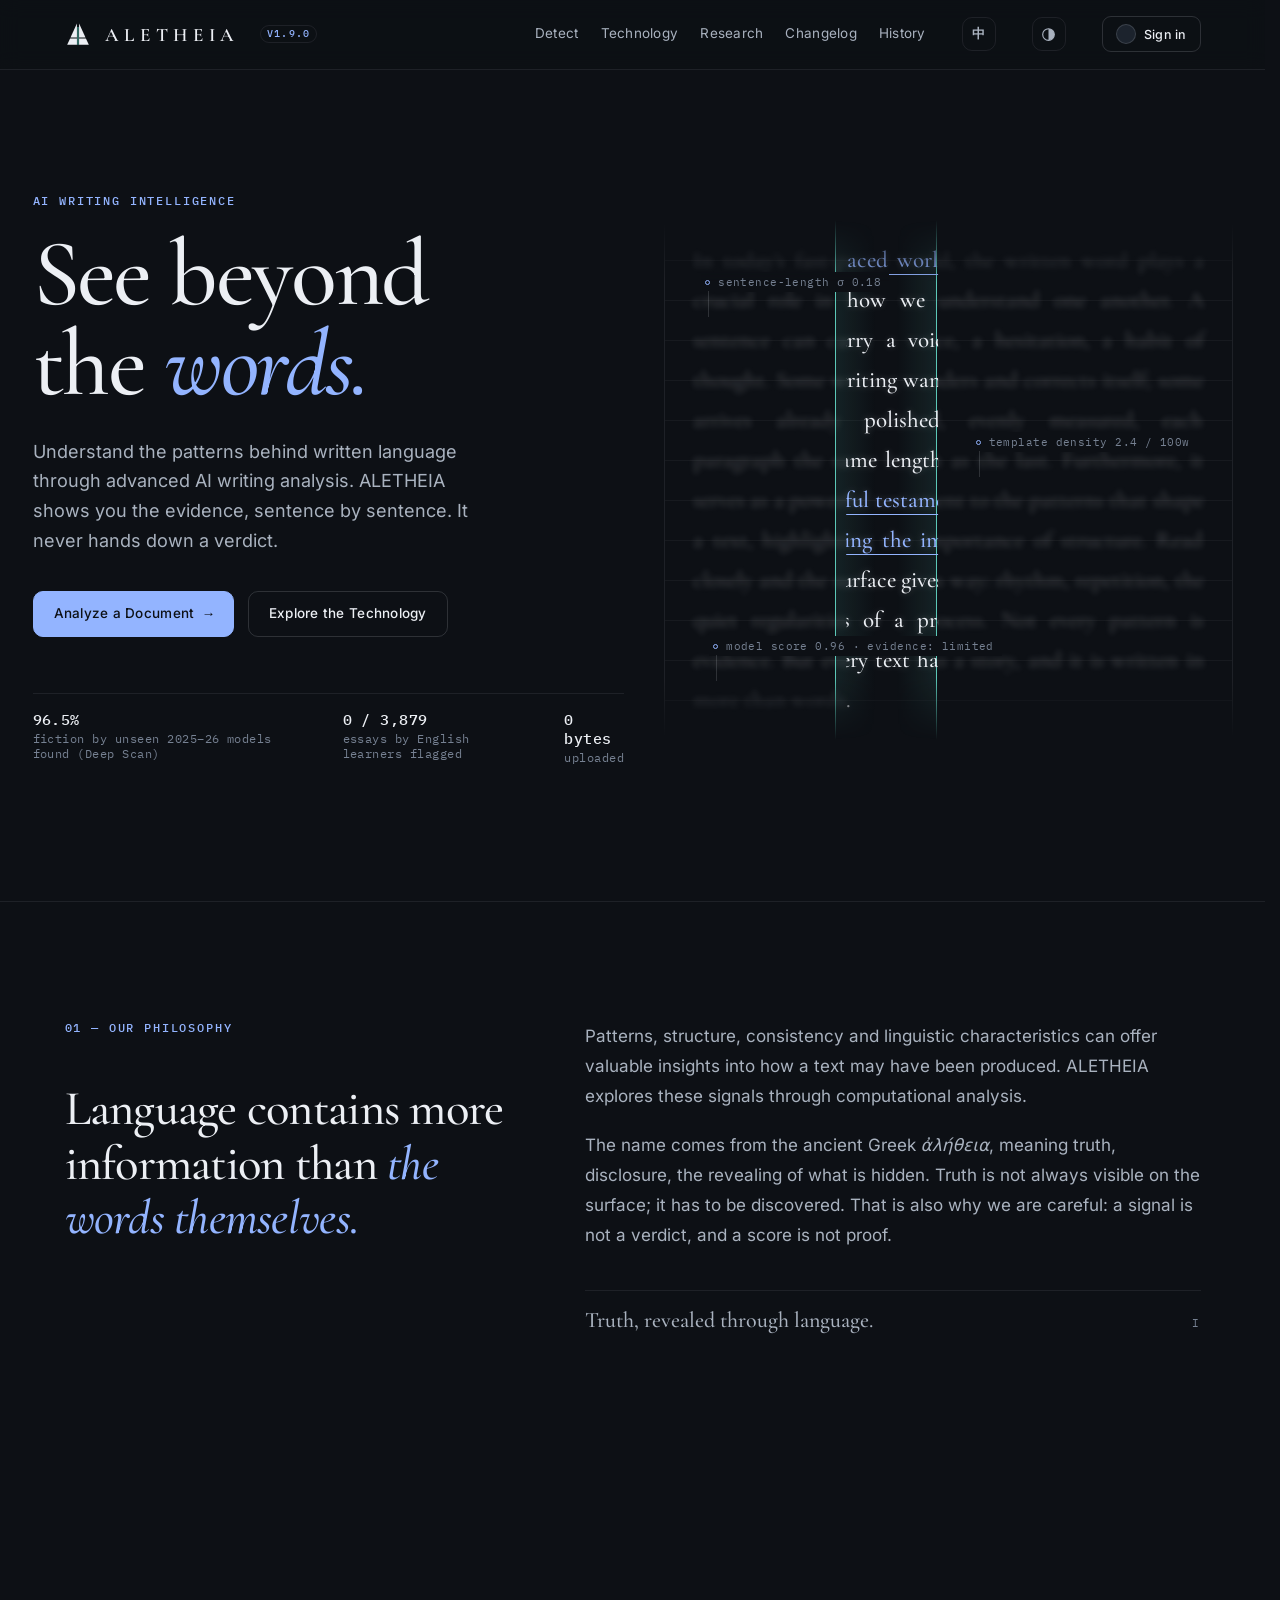
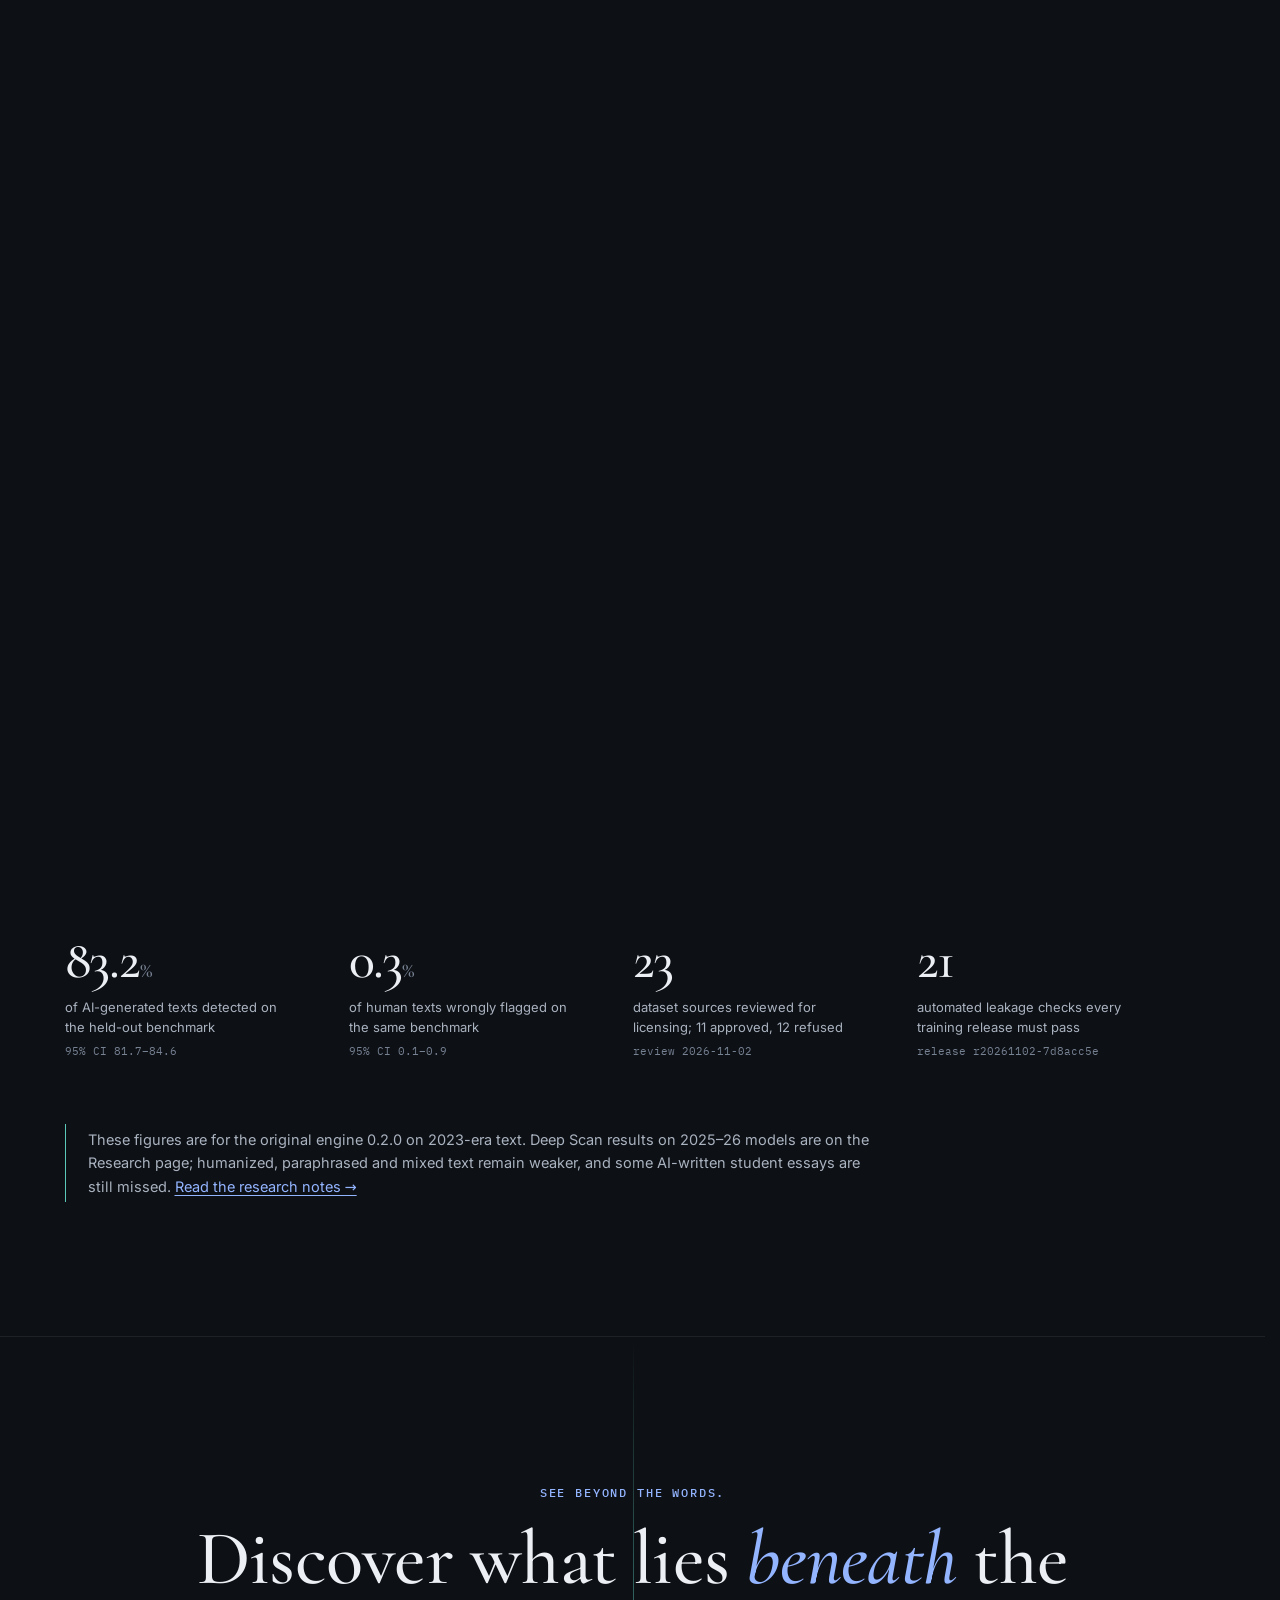
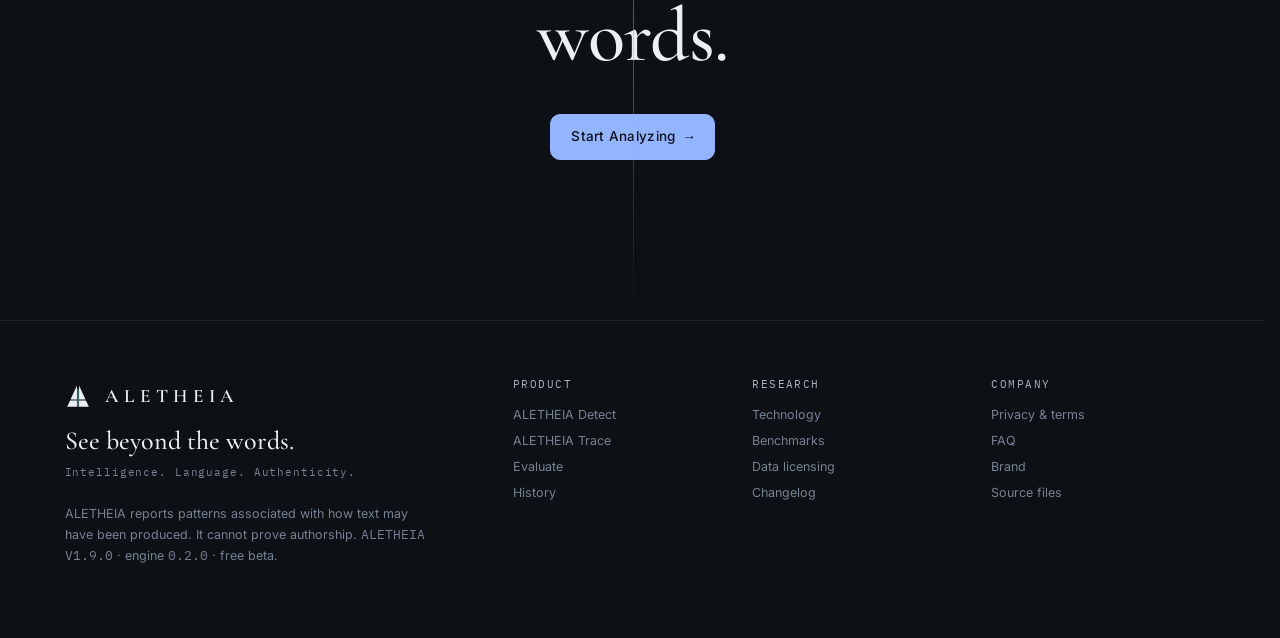
==== index.html @ d9e1327b "Add files via upload" ====
<!DOCTYPE html>
<html lang="en" data-theme="dark">
<head>
<meta charset="utf-8">
<meta name="viewport" content="width=device-width, initial-scale=1">
<title>ALETHEIA — See beyond the words.</title>
<meta name="description" content="ALETHEIA is an AI writing intelligence platform. It examines the patterns behind written language and reports the evidence, never a verdict.">
<script async src="https://pagead2.googlesyndication.com/pagead/js/adsbygoogle.js?client=ca-pub-6702129398188903"
     crossorigin="anonymous"></script>
<link rel="icon" type="image/svg+xml" href="[data-uri]">
<meta property="og:title" content="ALETHEIA — See beyond the words.">
<meta property="og:description" content="Free AI-writing analysis that runs entirely in your browser. Evidence, not verdicts.">
<meta property="og:type" content="website"><meta property="og:url" content="https://aletheiadetect.com/">
<link rel="canonical" href="https://aletheiadetect.com/">
<style>@font-face{font-family:"Cormorant Garamond";src:url("cormorant-garamond-latin-500-normal.woff2") format("woff2");font-weight:500;font-style:normal;font-display:swap}@font-face{font-family:"Cormorant Garamond";src:url("cormorant-garamond-latin-600-normal.woff2") format("woff2");font-weight:600;font-style:normal;font-display:swap}@font-face{font-family:"Cormorant Garamond";src:url("cormorant-garamond-latin-500-italic.woff2") format("woff2");font-weight:500;font-style:italic;font-display:swap}@font-face{font-family:"IBM Plex Mono";src:url("ibm-plex-mono-latin-400-normal.woff2") format("woff2");font-weight:400;font-style:normal;font-display:swap}@font-face{font-family:"IBM Plex Mono";src:url("ibm-plex-mono-latin-500-normal.woff2") format("woff2");font-weight:500;font-style:normal;font-display:swap}@font-face{font-family:"Inter";src:url("inter-latin-400-normal.woff2") format("woff2");font-weight:400;font-style:normal;font-display:swap}@font-face{font-family:"Inter";src:url("inter-latin-500-normal.woff2") format("woff2");font-weight:500;font-style:normal;font-display:swap}@font-face{font-family:"Inter";src:url("inter-latin-600-normal.woff2") format("woff2");font-weight:600;font-style:normal;font-display:swap}
/* V1.7.3 motion layer: one easing family, short durations, nothing loops, everything honours reduced motion */
:root{--ease:cubic-bezier(.22,.61,.36,1);--ease-io:cubic-bezier(.4,0,.2,1)}
html{scroll-padding-top:88px;scrollbar-gutter:stable}
@keyframes rise{from{opacity:0;transform:translateY(8px)}to{opacity:1;transform:none}}
@keyframes fadein{from{opacity:0}to{opacity:1}}
@keyframes gaugein{from{stroke-dashoffset:1}to{stroke-dashoffset:0}}
@keyframes barin{from{transform:scaleX(0)}to{transform:none}}
.page.on{animation:fadein .26s var(--ease) both}
.res-grid>*{animation:rise .42s var(--ease) both}.res-grid>*:nth-child(2){animation-delay:.06s}.res-grid>*:nth-child(3){animation-delay:.12s}
.dcta{animation:rise .45s var(--ease) both}
.dpanel,.dsteps,.dway-note{animation:fadein .3s var(--ease) both}
.gfill{stroke-dasharray:1;animation:gaugein .9s var(--ease) .1s both}
.prow .pfill{transform-origin:0 50%;animation:barin .6s var(--ease) both}
.progress .pfill{transition:width .45s var(--ease)}
.tip{animation:fadein .12s linear both}
.btn:active:not(:disabled){transform:translateY(1px)}.btn.primary:active:not(:disabled){transform:translateY(1px) scale(.992)}
.btn:focus-visible,.iconbtn:focus-visible,a:focus-visible,summary:focus-visible,input:focus-visible,textarea:focus-visible,select:focus-visible{outline:2px solid var(--accent);outline-offset:2px;border-radius:3px}
textarea{transition:border-color .18s var(--ease),box-shadow .18s var(--ease)}textarea:focus{outline:none;border-color:var(--accent);box-shadow:0 0 0 3px color-mix(in srgb,var(--accent) 22%,transparent)}
nav.links a,.mobile-nav a{transition:color .18s var(--ease)}
.iconbtn{transition:background-color .18s var(--ease),border-color .18s var(--ease),transform .12s var(--ease)}.iconbtn:active{transform:scale(.95)}
.theming,.theming *{transition:background-color .32s var(--ease-io),border-color .32s var(--ease-io),color .32s var(--ease-io),fill .32s var(--ease-io),stroke .32s var(--ease-io)!important}
@media (prefers-reduced-motion:reduce){*,*::before,*::after{animation-duration:.01ms!important;animation-iteration-count:1!important;animation-delay:0s!important;transition-duration:.01ms!important;transition-delay:0s!important;scroll-behavior:auto!important}}

/* V1.7.9 changelog */
.changelog h2{margin-top:32px}.cl{border-left:2px solid var(--line-2,#ccc);padding:2px 0 2px 18px;margin:18px 0}.cl h3{margin:0 0 6px;font-size:18px}.cl h3 span{font-family:Inter,system-ui,sans-serif;font-size:13px;font-weight:400;color:var(--fg-3);margin-left:8px}.cl ul{margin:0;padding-left:18px}.cl li{margin:4px 0;line-height:1.55}
/* V1.7.8 tier chips */
.tier{display:flex;gap:6px;margin:8px 0 0 30px;flex-wrap:wrap}.tier button{font:inherit;font-size:12.5px;padding:6px 12px;border-radius:999px;border:1px solid var(--line,#bbb);background:transparent;color:inherit;cursor:pointer;transition:background .18s var(--ease),border-color .18s var(--ease)}.tier button.on{background:var(--accent,#0e7c86);color:var(--bg,#fff);border-color:transparent}.tier button:disabled{cursor:default}
/* V1.7.7 cleaner options + result text */
.opts{display:flex;flex-direction:column;gap:2px;max-width:760px;margin:6px 0 2px}
.opt{display:flex;gap:10px;align-items:flex-start;padding:7px 8px;border-radius:8px;cursor:pointer;transition:background-color .16s var(--ease)}
.opt:hover{background:color-mix(in srgb,var(--fg) 5%,transparent)}.opt.sub{margin-left:22px}.opt.sub2{margin-left:44px}
.opt input{margin-top:3px;flex:0 0 auto}.opt span{display:block;min-width:0}.opt b{display:block;font:500 13.5px/1.35 var(--sans);color:var(--fg)}
.opt small{display:block;margin-top:2px;font:400 12.5px/1.5 var(--sans);color:var(--fg-3);max-width:640px}
.page-head .eyebrow{margin-bottom:26px}.page-head h1{margin-top:4px}
.covnote{margin-top:6px;font:400 13px/1.55 var(--sans);color:var(--fg-2)}
.covmore{margin-top:8px}.covmore summary{cursor:pointer;font:500 12.5px var(--sans);color:var(--fg-3);list-style:none}.covmore summary::-webkit-details-marker{display:none}
.covmore summary::before{content:"+ ";font-family:var(--mono)}.covmore[open] summary::before{content:"− "}
.covmore p{margin:8px 0 0;font:400 12.5px/1.6 var(--sans);color:var(--fg-3);max-width:640px}
</style>
<style>
:root{
  --obsidian:#101114;--charcoal:#181A20;--graphite:#252832;--ivory:#F2F0E9;--softwhite:#FAFAF7;--champagne:#C9B98D;--gold:#B99A5B;
  --serif:"Cormorant Garamond","Iowan Old Style",Georgia,serif;--sans:Inter,system-ui,-apple-system,"Segoe UI",sans-serif;--mono:"IBM Plex Mono",ui-monospace,Consolas,monospace;
}
[data-theme="dark"]{
  --bg:var(--obsidian);--bg-2:var(--charcoal);--bg-3:var(--graphite);--fg:var(--ivory);--fg-2:#B9B6AC;--fg-3:#86847D;
  --line:rgba(242,240,233,.10);--line-2:rgba(242,240,233,.18);--accent:var(--champagne);--beam:var(--gold);--track:#2c2f39;
  --hl-strong:rgba(206,104,86,.34);--hl-moderate:rgba(201,170,96,.30);--hl-human:rgba(120,170,130,.26);--btn-fg:#101114;
}
[data-theme="light"]{
  --bg:var(--softwhite);--bg-2:var(--ivory);--bg-3:#E6E3D8;--fg:var(--graphite);--fg-2:#4A4E5A;--fg-3:#7C7F88;
  --line:rgba(37,40,50,.12);--line-2:rgba(37,40,50,.22);--accent:#8F7440;--beam:#8F7440;--track:#E6E3D8;
  --hl-strong:rgba(206,104,86,.26);--hl-moderate:rgba(201,160,70,.30);--hl-human:rgba(110,160,120,.24);--btn-fg:#FAFAF7;
}
*{box-sizing:border-box}
html,body{margin:0;background:var(--bg);color:var(--fg);font:15.5px/1.6 var(--sans);-webkit-font-smoothing:antialiased;transition:background .3s,color .3s}
a{color:var(--accent);text-decoration-thickness:1px;text-underline-offset:3px}
button{font-family:inherit}
.wrap{max-width:1200px;margin:0 auto;padding:0 32px}
.mono{font-family:var(--mono)}
.eyebrow{font:500 11.5px/1 var(--mono);letter-spacing:.22em;text-transform:uppercase;color:var(--accent);margin:0 0 22px}
h1,h2,h3{font-family:var(--serif);font-weight:500;letter-spacing:-.01em;margin:0}
.rule{height:1px;background:var(--line);border:0;margin:0}
/* Header */
header.top{position:sticky;top:0;z-index:30;background:color-mix(in srgb,var(--bg) 88%,transparent);backdrop-filter:blur(10px);border-bottom:1px solid var(--line)}
header.top .wrap{display:flex;align-items:center;gap:36px;height:68px}
.brand{display:flex;align-items:center;gap:12px;text-decoration:none;color:var(--fg)}
.brand svg{width:26px;height:26px;color:var(--fg)}
.brand span{font:600 19px/1 var(--serif);letter-spacing:.3em;padding-left:2px}
nav.links{display:flex;gap:26px;margin-left:auto}
nav.links a{color:var(--fg-2);text-decoration:none;font-size:13.5px;letter-spacing:.02em;padding:6px 0;border-bottom:1px solid transparent}
nav.links a:hover{color:var(--fg)} nav.links a.on{color:var(--fg);border-bottom-color:var(--accent)}
.iconbtn{background:none;border:1px solid var(--line-2);color:var(--fg-2);width:34px;height:34px;display:grid;place-items:center;cursor:pointer;border-radius:2px}
.iconbtn:hover{color:var(--fg);border-color:var(--fg-3)}
.btn{display:inline-flex;align-items:center;gap:10px;border:1px solid var(--line-2);background:transparent;color:var(--fg);padding:11px 20px;font-size:13.5px;font-weight:500;letter-spacing:.02em;cursor:pointer;text-decoration:none;border-radius:2px;transition:border-color .18s var(--ease),background-color .18s var(--ease),color .18s var(--ease),transform .12s var(--ease),opacity .18s}
.btn:hover{border-color:var(--fg-2)}
.btn.primary{background:var(--fg);color:var(--bg);border-color:var(--fg)}
.btn.primary:hover{background:var(--accent);border-color:var(--accent);color:var(--btn-fg)}
.btn.small{padding:7px 13px;font-size:12.5px}
.btn:disabled{opacity:.4;cursor:not-allowed}
.btn .arr{font-family:var(--mono);transition:transform .24s var(--ease)} .btn:hover .arr{transform:translateX(3px)}
.mobile-nav{display:none;gap:18px;overflow-x:auto;padding:10px 32px;border-bottom:1px solid var(--line)}
.mobile-nav a{white-space:nowrap;color:var(--fg-2);text-decoration:none;font-size:13.5px}
.mobile-nav a.on{color:var(--fg)}
.page{display:none}.page.on{display:block}
/* ---------- HOME ---------- */
.hero{position:relative;min-height:calc(100vh - 68px);display:grid;grid-template-columns:1.02fr .98fr;align-items:center;gap:40px;padding:60px 0 70px}
.hero h1{font-size:clamp(52px,7.4vw,104px);line-height:.95;font-weight:500;letter-spacing:-.025em;margin-bottom:28px}
.hero h1 em{font-style:italic;color:var(--accent)}
.hero .lede{font-size:18px;color:var(--fg-2);max-width:470px;margin:0 0 36px;line-height:1.65}
.hero .ctas{display:flex;gap:14px;flex-wrap:wrap}
.hero .meta{margin-top:56px;display:flex;gap:34px;font:12px var(--mono);color:var(--fg-3);letter-spacing:.04em}
.hero .meta b{display:block;color:var(--fg);font:500 15px var(--mono);margin-bottom:2px}
/* revelation visual */
.reveal{position:relative;height:520px;border-left:1px solid var(--line);border-right:1px solid var(--line);overflow:hidden;
  mask-image:linear-gradient(transparent,#000 12%,#000 88%,transparent);-webkit-mask-image:linear-gradient(transparent,#000 12%,#000 88%,transparent)}
.reveal .grid{position:absolute;inset:0;background-image:linear-gradient(var(--line) 1px,transparent 1px);background-size:100% 40px;opacity:.6}
.reveal .txt{position:absolute;inset:20px 28px;font:500 23px/40px var(--serif);color:var(--fg);text-align:justify;hyphens:auto}
.reveal .txt.blur{filter:blur(3.2px);opacity:.28}
.reveal .txt.clear{clip-path:inset(0 52% 0 30%);animation:sweep 16s ease-in-out infinite alternate}
.reveal .txt.clear mark{background:none;color:var(--accent);border-bottom:1px solid var(--accent)}
.reveal .beam{position:absolute;top:0;bottom:0;left:30%;width:18%;border-left:1px solid var(--beam);border-right:1px solid var(--beam);
  background:linear-gradient(90deg,color-mix(in srgb,var(--beam) 10%,transparent),transparent 40%,transparent 60%,color-mix(in srgb,var(--beam) 10%,transparent));animation:sweepbeam 16s ease-in-out infinite alternate}
@keyframes sweep{to{clip-path:inset(0 18% 0 64%)}}
@keyframes sweepbeam{to{left:64%}}
.reveal .pt{position:absolute;font:11px var(--mono);color:var(--fg-3);letter-spacing:.04em;white-space:nowrap;background:var(--bg);padding:3px 8px 3px 4px;z-index:2}
.reveal .pt i{display:inline-block;width:5px;height:5px;border:1px solid var(--accent);border-radius:50%;margin-right:8px;vertical-align:1px}
.reveal .pt::after{content:"";position:absolute;left:7px;top:19px;width:1px;height:26px;background:var(--line-2)}
@media (prefers-reduced-motion:reduce){.reveal .txt.clear,.reveal .beam{animation:none}}
.section{padding:120px 0;border-top:1px solid var(--line)}
.split{display:grid;grid-template-columns:5fr 7fr;gap:80px}
.big-quote{font:500 clamp(34px,3.8vw,52px)/1.12 var(--serif);letter-spacing:-.015em}
.big-quote em{color:var(--accent)}
.body-lg{font-size:17px;color:var(--fg-2);line-height:1.75;max-width:620px}
.body-lg p{margin:0 0 20px}
.statements{list-style:none;padding:0;margin:40px 0 0;border-top:1px solid var(--line)}
.statements li{display:flex;justify-content:space-between;align-items:baseline;padding:16px 0;border-bottom:1px solid var(--line);font:500 22px var(--serif)}
.statements li span{font:11px var(--mono);color:var(--fg-3);letter-spacing:.1em}
.tech-grid{display:grid;grid-template-columns:repeat(4,1fr);border-top:1px solid var(--line);border-left:1px solid var(--line);margin-top:56px}
.tech{padding:30px 26px 34px;border-right:1px solid var(--line);border-bottom:1px solid var(--line);min-height:230px;transition:background .25s}
.tech:hover{background:var(--bg-2)}
.tech .n{font:11px var(--mono);color:var(--accent);letter-spacing:.12em}
.tech h3{font-size:25px;margin:34px 0 10px;line-height:1.1}
.tech p{margin:0;color:var(--fg-2);font-size:14px;line-height:1.6}
.tech.note{background:var(--bg-2)} .tech.note h3{font-style:italic;color:var(--accent)}
.sec-head{display:flex;justify-content:space-between;align-items:end;gap:40px;flex-wrap:wrap}
.sec-head h2{font-size:clamp(38px,4.4vw,60px);line-height:1.02;max-width:760px}
.sec-head p{max-width:420px;color:var(--fg-2);margin:0}
.products{display:grid;grid-template-columns:1fr 1fr;gap:0;margin-top:56px;border:1px solid var(--line)}
.product{padding:44px 40px 40px;position:relative;min-height:340px;display:flex;flex-direction:column}
.product+.product{border-left:1px solid var(--line)}
.product .tag{font:11px var(--mono);letter-spacing:.14em;text-transform:uppercase;color:var(--accent)}
.product .tag.muted{color:var(--fg-3)}
.product h3{font-size:44px;margin:26px 0 6px;line-height:1}
.product h3 small{display:block;font:12px var(--mono);color:var(--fg-3);letter-spacing:.06em;margin-top:10px}
.product p{color:var(--fg-2);margin:18px 0 26px;max-width:440px}
.product ul{list-style:none;padding:0;margin:0 0 28px;columns:2;font-size:13.5px;color:var(--fg-2)}
.product ul li{padding:4px 0 4px 16px;position:relative;break-inside:avoid}
.product ul li::before{content:"";position:absolute;left:0;top:13px;width:7px;height:1px;background:var(--accent)}
.product .bottom{margin-top:auto}
.stats{display:grid;grid-template-columns:repeat(4,1fr);margin-top:56px;border-top:1px solid var(--line)}
.stat{padding:30px 24px 26px 0}
.stat .v{font:500 54px/1 var(--serif);letter-spacing:-.02em}
.stat .v small{font-size:22px;color:var(--fg-3)}
.stat .l{font-size:13px;color:var(--fg-2);margin-top:10px;max-width:220px}
.stat .c{font:11px var(--mono);color:var(--fg-3);margin-top:6px}
.callout{margin-top:40px;border-left:1px solid var(--beam);padding:4px 0 4px 22px;color:var(--fg-2);max-width:820px;font-size:14.5px}
.final{text-align:center;padding:150px 0 160px;border-top:1px solid var(--line);position:relative;overflow:hidden}
.final h2{font-size:clamp(44px,6vw,84px);line-height:1;margin:0 auto 40px;max-width:900px}
.final h2 em{color:var(--accent)}
.final::before{content:"";position:absolute;left:50%;top:0;bottom:0;width:1px;background:linear-gradient(transparent,var(--beam),transparent);opacity:.5}
/* ---------- DETECT ---------- */
.page-head{padding:64px 0 34px;border-bottom:1px solid var(--line)}
.page-head h1{font-size:clamp(42px,5vw,68px);line-height:1}
.page-head p{color:var(--fg-2);max-width:640px;margin:16px 0 0;font-size:16px}
.workbench{border:1px solid var(--line);margin-top:34px;background:var(--bg-2)}
.tabs{display:flex;border-bottom:1px solid var(--line);align-items:center;flex-wrap:wrap}
.tabs button{border:0;background:none;padding:14px 20px;font-size:13px;color:var(--fg-3);cursor:pointer;border-bottom:1px solid transparent;margin-bottom:-1px;letter-spacing:.02em}
.tabs button.on{color:var(--fg);border-bottom-color:var(--accent)}
.tabs .spacer{flex:1}
.tabs select{margin:0 14px;border:1px solid var(--line-2);border-radius:2px;padding:6px 8px;font:12.5px var(--sans);color:var(--fg-2);background:var(--bg)}
textarea#input{display:block;width:100%;min-height:320px;border:0;padding:26px 28px;font:400 20px/1.65 var(--serif);color:var(--fg);background:var(--bg);resize:vertical;outline:none}
textarea#input::placeholder{color:var(--fg-3)}
.drop{margin:24px;border:1px dashed var(--line-2);padding:60px 20px;text-align:center;color:var(--fg-2);cursor:pointer;transition:border-color .2s var(--ease),background-color .2s var(--ease),color .2s var(--ease);background:var(--bg)}
.drop.over,.drop:hover{border-color:var(--accent)}
.drop strong{display:block;font:500 26px var(--serif);color:var(--fg);margin-bottom:6px}
.drop small{color:var(--fg-3);font-size:13px}
.filechip{display:none;align-items:center;gap:10px;margin:14px 28px 0;font:12px var(--mono);color:var(--fg-2)}
.filechip button{border:0;background:none;cursor:pointer;color:var(--fg-3);font-size:16px}
.bar{display:flex;align-items:center;gap:16px;padding:14px 18px;border-top:1px solid var(--line);flex-wrap:wrap}
.count{font:12px var(--mono);color:var(--fg-3)} .count b{color:var(--fg);font-weight:500}
.bar .grow{flex:1}
.msg{margin:14px 28px;padding:11px 14px;font-size:13.5px;display:none;border-left:2px solid var(--line-2)}
.msg.err{display:block;color:#e4907f;border-color:#c0503f;background:rgba(192,80,63,.08)}
.msg.info{display:block;color:var(--fg-2);border-color:var(--accent);background:var(--bg)}
[data-theme="light"] .msg.err{color:#8f2518}
#results{display:none;padding:40px 0 20px}
.res-grid{display:grid;grid-template-columns:340px minmax(0,1fr);gap:28px;align-items:start}
.res-grid>*{min-width:0}
.panel{border:1px solid var(--line);background:var(--bg-2);padding:26px 28px;margin-bottom:24px}
.panel h2{font-size:28px;margin-bottom:4px}
.panel .sub{color:var(--fg-3);font-size:13px;margin:0 0 18px}
.summary{position:sticky;top:88px;padding:26px}
.gauge{display:block;margin:6px auto 0}
.scoreline{text-align:center;margin-top:-8px}
.scoreline .num{font:500 58px/1 var(--serif);letter-spacing:-.02em}
.scoreline .unit{display:block;font:11px var(--mono);color:var(--fg-3);margin-top:8px;letter-spacing:.03em}
.cat{margin:22px 0 6px;text-align:center;font:500 25px/1.15 var(--serif)}
.catsub{text-align:center;font-size:13px;color:var(--fg-2);margin-bottom:16px}
.pill{display:inline-block;margin:2px;font:11px var(--mono);padding:4px 8px;border:1px solid var(--line-2);color:var(--fg-2);letter-spacing:.03em}
.meta{display:grid;grid-template-columns:1fr auto;gap:8px 12px;font-size:13px;border-top:1px solid var(--line);padding-top:16px;margin:8px 0 0}
.meta dt{color:var(--fg-3)} .meta dd{margin:0;text-align:right;font:12px var(--mono)}
.notes{margin:16px 0 0;padding:14px 16px;background:var(--bg);font-size:12.5px;color:var(--fg-2)}
.notes ul{margin:0;padding-left:16px}.notes li{margin:4px 0}
.actions{display:flex;gap:8px;flex-wrap:wrap;margin-top:18px}
.dcta{margin:0 0 22px;padding:26px 26px;border-width:2px;border:1px solid var(--accent);border-radius:14px;background:color-mix(in srgb,var(--accent) 9%,var(--bg-2))}
.dcta-top{display:flex;align-items:center;gap:18px}.dcta-ico{flex:0 0 88px;width:88px;height:88px;border-radius:50%;display:flex;align-items:center;justify-content:center;background:var(--accent);color:var(--bg)}
.dcta-ico svg{width:46px;height:46px}.dcta-txt{flex:1;min-width:0}.dcta-title{font-family:var(--serif);font-size:30px;line-height:1.15;color:var(--fg)}.dcta-lead{margin-top:6px;font-size:16px;font-weight:600;color:var(--accent)}
.dcta-sub{margin-top:6px;font-size:14px;line-height:1.55;color:var(--fg-2)}.dcta-btn{flex:0 0 auto;padding:14px 24px;font-size:15px}
@media(prefers-reduced-motion:reduce){.dcta-ico{animation:none!important}}.dways{display:flex;flex-direction:column;align-items:flex-start;gap:6px;margin:6px 0 4px 34px}.dway-note{margin:0 0 8px;max-width:560px}.dchip{display:inline-block;padding:3px 9px;border:1px dashed var(--accent);border-radius:8px;cursor:grab;font-family:var(--mono);font-size:12px;color:var(--fg)}.dpanel{margin-top:16px;background:var(--bg)}.dsteps{margin-top:12px}.dstep{display:flex;gap:10px;align-items:flex-start;padding:8px 0;font-size:13.5px;line-height:1.5;color:var(--fg-2)}
.dstep>b:first-child{flex:0 0 24px;height:24px;border-radius:50%;border:1px solid var(--line-2);display:flex;align-items:center;justify-content:center;font-size:12px}
.dstep.done>b:first-child{background:var(--accent);color:var(--bg);border-color:var(--accent)}.dstep.now{color:var(--fg);font-size:14.5px}
.dstep.now>b:first-child{background:var(--accent);color:var(--bg);border-color:var(--accent)}
.donfloat{position:fixed;right:16px;bottom:16px;z-index:60;display:inline-flex;opacity:0;visibility:hidden;transform:translateY(10px);pointer-events:none;transition:opacity .28s var(--ease),transform .28s var(--ease),visibility 0s linear .28s;align-items:center;gap:10px;padding:12px 18px;border:0;border-radius:999px;background:var(--accent);color:var(--bg);font:600 14px var(--sans,inherit);cursor:pointer;box-shadow:0 6px 22px rgba(0,0,0,.35)}
.donfloat[hidden]{display:none}.donfloat.show{opacity:1;visibility:visible;transform:none;pointer-events:auto;transition-delay:0s}.donfloat svg{width:20px;height:20px}
@media(max-width:700px){.dcta-top{flex-wrap:wrap}.dcta-ico{flex-basis:64px;width:64px;height:64px}.dcta-ico svg{width:36px;height:36px}.dways{margin-left:0}.dcta-btn{width:100%;justify-content:center}.dcta-title{font-size:20px}}
.helpbox{margin-top:16px;padding-top:12px;border-top:1px solid var(--line)}.helppanel{margin-top:10px;padding:12px;border:1px solid var(--line-2);border-radius:10px}.helppanel textarea{background:transparent;color:inherit;border:1px solid var(--line-2);border-radius:8px;padding:6px;font:inherit;font-size:13px}
.legend{display:flex;gap:16px;flex-wrap:wrap;font-size:12.5px;color:var(--fg-2);margin-bottom:16px;align-items:center}
.legend span{display:flex;align-items:center;gap:7px}
.sw{width:13px;height:13px;display:inline-block}
.legend label{margin-left:auto;display:flex;gap:7px;align-items:center;cursor:pointer}
.doc{font:400 19px/1.8 var(--serif);max-height:640px;overflow:auto;padding-right:8px}
.doc p{margin:0 0 1em}
.doc .blk-x{color:var(--fg-3);font:13.5px/1.6 var(--sans);border-left:1px solid var(--line-2);padding-left:12px}
.doc .blk-eq{font-family:var(--mono);font-size:12.5px;opacity:.75;margin:2px 0}.doc .blk-x em{font:10px var(--mono);letter-spacing:.1em;text-transform:uppercase;color:var(--fg-3);margin-right:8px}
.doc .blk-h{font:600 14px var(--sans);letter-spacing:.04em;color:var(--fg-2)}
.s{padding:1px 0;cursor:pointer;transition:background-color .16s var(--ease);box-decoration-break:clone;-webkit-box-decoration-break:clone}
.s.segai{box-shadow:inset 0 -2px 0 #1c8ca0}
.s.segai.seglead{box-shadow:inset 0 -2px 0 #d9962b}
.covbox{display:flex;gap:18px;align-items:center;border:1px solid var(--line,#ddd);border-radius:10px;padding:14px 18px;margin:6px 0 18px}
.covpct{font:600 40px/1 var(--serif);min-width:96px}
.s.strong{background:var(--hl-strong)} .s.moderate{background:var(--hl-moderate)} .showhuman .s.human{background:var(--hl-human)}
.s:hover,.s.sel{outline:1px solid var(--accent);outline-offset:2px}
.modelbar{display:flex;align-items:center;gap:14px;flex-wrap:wrap;margin:-4px 0 18px;padding:10px 14px;background:var(--bg-3);border-radius:14px}
.modelbar .mb-l{font:500 12px var(--mono);letter-spacing:.08em;text-transform:uppercase;color:var(--fg-3)}
.mb-seg{display:flex;gap:4px;background:var(--bg);border-radius:10px;padding:3px}
.mb-seg button{background:none;border:0;border-radius:8px;padding:7px 12px;cursor:pointer;color:var(--fg-2);font:500 13.5px var(--sans);text-align:left}
.mb-seg button small{display:block;font:11px var(--mono);color:var(--fg-3);margin-top:1px;font-weight:400}
.mb-seg button.on{background:var(--card);color:var(--fg);box-shadow:0 1px 3px rgba(0,0,0,.14)}
.modelbar.legacy{box-shadow:inset 0 0 0 1px var(--accent)}
.modelbar .mb-n{font-size:12.5px;color:var(--fg-3);flex:1;min-width:220px}
.legacybar{margin:-6px 0 14px;padding:10px 14px;border-radius:12px;background:var(--bg-3);box-shadow:inset 0 0 0 1px var(--accent);font-size:13.5px}.legacybar b{margin-right:8px;font-weight:600}
.s mark.aw{background:rgba(110,150,255,.32);color:inherit;font-weight:500;padding:0 1px;border-radius:3px}
.tip .whyl{margin-top:6px;opacity:.95}.tip .whyl b{font-family:var(--sans);font-weight:600}
.detail .whyl{margin-top:8px}
.whybox{margin:-6px 0 18px;padding:14px 18px;background:var(--bg-3);border-radius:14px}.whybox>b{font-weight:500}
.whyw{display:flex;gap:8px;flex-wrap:wrap;margin:10px 0 8px}.whyc{border:1px solid var(--line-2);border-radius:999px;padding:3px 10px;font-size:13px}.whyc small{margin-left:5px;opacity:.6}
.tip{position:fixed;z-index:50;max-width:340px;background:var(--fg);color:var(--bg);font-size:12.5px;line-height:1.5;padding:12px 14px;pointer-events:none;display:none}
.tip b{font-family:var(--mono);font-weight:500}.tip ul{margin:6px 0 0;padding-left:16px}
.detail{margin-top:16px;padding:14px 16px;border:1px solid var(--line);font-size:13.5px;display:none;background:var(--bg)}
.pbars{display:flex;flex-direction:column;gap:8px}
.prow{display:grid;grid-template-columns:36px 1fr 46px;gap:12px;align-items:center;font-size:12px;cursor:pointer}
.prow .lab,.prow .val{font-family:var(--mono);color:var(--fg-3)} .prow .val{text-align:right;color:var(--fg-2)}
.ptrack{height:10px;background:var(--track);overflow:hidden}
.pfill{height:100%}
.axis{display:grid;grid-template-columns:36px 1fr 46px;gap:12px;font:10.5px var(--mono);color:var(--fg-3);margin-top:6px}
.axis div{display:flex;justify-content:space-between}
table.ev,table.data{width:100%;border-collapse:collapse;font-size:13.5px}
table.ev th,table.data th{text-align:left;font:10.5px var(--mono);letter-spacing:.12em;text-transform:uppercase;color:var(--fg-3);font-weight:400;padding:10px;border-bottom:1px solid var(--line-2)}
table.ev td,table.data td{padding:12px 10px;border-bottom:1px solid var(--line);vertical-align:top}
table.ev td:first-child{width:46%}
table.ev td.v{font:12px var(--mono);color:var(--fg-2)}
table.ev .why{color:var(--fg-3);font-size:12.5px;margin-top:3px}
table.data .n,table.data th.n{text-align:right;font-family:var(--mono)}
table.data .ci{display:block;font:10.5px var(--mono);color:var(--fg-3)}
table.data tr.ood td:first-child{font-style:italic;color:var(--fg-2)}
.dir{display:inline-flex;align-items:center;gap:8px;font-size:12px;white-space:nowrap;color:var(--fg-2)}
.dir .mini{width:70px;height:6px;background:var(--track);position:relative;overflow:hidden}
.dir .mini i{position:absolute;top:0;bottom:0}
.tag{font:10px var(--mono);padding:3px 6px;text-transform:uppercase;letter-spacing:.08em;border:1px solid var(--line-2);color:var(--fg-2)}
.tag.strong{color:#e4907f;border-color:rgba(206,104,86,.5)}.tag.moderate{color:var(--accent);border-color:color-mix(in srgb,var(--accent) 50%,transparent)}
.tag.trained{color:var(--fg);border-color:var(--fg-3)}.tag.ineffective{color:var(--fg-3);border-style:dashed}
[data-theme="light"] .tag.strong{color:#a33a28}
.top-s{border-left:1px solid var(--beam);padding:6px 0 6px 16px;margin:0 0 16px;font:400 17px/1.6 var(--serif)}
.top-s small{display:block;font:12px var(--sans);color:var(--fg-3);margin-top:4px}
.disclaimer{font-size:13px;color:var(--fg-2);border:1px solid var(--line);padding:16px 18px}
.state-card{padding:40px;text-align:center;border:1px solid var(--line);background:var(--bg-2)}
.state-card h2{font-size:34px;margin-bottom:8px}
.modebar{padding:14px 18px 4px;border-top:1px solid var(--line)}
.modes{display:grid;grid-template-columns:repeat(3,1fr);border:1px solid var(--line-2)}
.modes button{background:none;border:0;border-right:1px solid var(--line-2);color:var(--fg-2);padding:10px 12px;cursor:pointer;text-align:left;font:500 13.5px var(--sans)}
.modes button:last-child{border-right:0}
.modes button small{display:block;font:11px var(--mono);color:var(--fg-3);margin-top:2px;font-weight:400}
.modes button.on{background:var(--bg);color:var(--fg);box-shadow:inset 0 -2px 0 var(--accent)}
.modes .gold{color:var(--beam)}
#modeNote{margin:10px 0 6px;max-width:820px;line-height:1.5}
.stuopt{display:flex;gap:8px;align-items:flex-start;max-width:820px;line-height:1.5;margin:0 0 6px;cursor:pointer}.stuopt input{margin-top:3px}
.progress{padding:12px 18px 14px;border-top:1px solid var(--line)}
.progress .ptop{display:flex;justify-content:space-between;gap:12px;font-size:13px;color:var(--fg-2);margin-bottom:8px}
.progress .ptrack{height:6px;margin-bottom:10px}
/* ---------- generic content pages ---------- */
.content{max-width:860px;padding:20px 0 40px}
.content h2{font-size:36px;margin:64px 0 14px;line-height:1.05}
.content h3{font-size:24px;margin:34px 0 8px}
.content p,.content li{color:var(--fg-2)}
.pipeline{display:flex;flex-wrap:wrap;gap:6px;align-items:center;margin:22px 0}
.pipeline div{border:1px solid var(--line-2);padding:7px 11px;font:11.5px var(--mono);color:var(--fg-2)}
.pipeline div.on{border-color:color-mix(in srgb,var(--accent) 60%,transparent);color:var(--fg)}
.pipeline div.off{border-style:dashed;color:var(--fg-3)}
.pipeline span{color:var(--fg-3);font-family:var(--mono)}
table.sig{width:100%;border-collapse:collapse;font-size:13.5px;margin:16px 0}
table.sig th,table.sig td{padding:11px 10px;border-bottom:1px solid var(--line);text-align:left;vertical-align:top}
table.sig th{font:10.5px var(--mono);letter-spacing:.12em;text-transform:uppercase;color:var(--fg-3);font-weight:400}
.roadmap{list-style:none;padding:0;margin:0;border-top:1px solid var(--line)}
.roadmap li{display:grid;grid-template-columns:110px 1fr;gap:18px;padding:16px 0;border-bottom:1px solid var(--line);color:var(--fg-2)}
.roadmap b{font:500 11px var(--mono);letter-spacing:.1em;text-transform:uppercase;color:var(--accent);padding-top:3px}
.kv{display:grid;grid-template-columns:repeat(3,1fr);border-top:1px solid var(--line);border-left:1px solid var(--line);margin:22px 0}
.kv div{padding:20px;border-right:1px solid var(--line);border-bottom:1px solid var(--line)}
.kv b{display:block;font:500 34px/1 var(--serif);color:var(--fg);margin-bottom:6px}
.kv span{font-size:12.5px;color:var(--fg-3)}
.lic{display:grid;grid-template-columns:repeat(2,1fr);gap:0;border-top:1px solid var(--line);margin:18px 0}
.lic div{padding:14px 0;border-bottom:1px solid var(--line);font-size:13.5px;color:var(--fg-2)}
.lic div b{display:block;font:10.5px var(--mono);letter-spacing:.1em;text-transform:uppercase;color:var(--fg-3);margin-bottom:4px;font-weight:400}
.lic .ok b{color:var(--accent)}
/* evaluate */
.eval-grid{display:grid;grid-template-columns:1fr 1fr;gap:24px;margin-top:34px}
.metric-grid{display:grid;grid-template-columns:repeat(auto-fit,minmax(128px,1fr));gap:1px;background:var(--line);border:1px solid var(--line);margin:16px 0}
.metric{background:var(--bg-2);padding:12px 14px}
.metric .k{font-size:11.5px;color:var(--fg-3)} .metric .v{font:500 22px var(--serif)} .metric .ci{font:10.5px var(--mono);color:var(--fg-3)}
table.cm{border-collapse:collapse;font:13px var(--mono)} table.cm td,table.cm th{border:1px solid var(--line-2);padding:8px 14px;text-align:center}
table.cm th{font:10.5px var(--mono);color:var(--fg-3);font-weight:400}
textarea.mono{width:100%;min-height:160px;font:12px var(--mono);border:1px solid var(--line-2);padding:12px;background:var(--bg);color:var(--fg)}
input[type=file]{color:var(--fg-2);font-size:13px}
input[type=range]{accent-color:var(--accent)}
table.hist{width:100%;border-collapse:collapse;font-size:13.5px}
table.hist td,table.hist th{padding:12px 10px;border-bottom:1px solid var(--line);text-align:left}
table.hist th{font:10.5px var(--mono);letter-spacing:.12em;text-transform:uppercase;color:var(--fg-3);font-weight:400}
/* brand page */
.swatches{display:grid;grid-template-columns:repeat(7,1fr);gap:0;border:1px solid var(--line);margin:18px 0}
.swatch{height:130px;padding:12px;display:flex;flex-direction:column;justify-content:flex-end;font:11px var(--mono)}
.logos{display:grid;grid-template-columns:repeat(3,1fr);gap:0;border:1px solid var(--line);margin:18px 0}
.logos>div{height:190px;display:grid;place-items:center;border-right:1px solid var(--line);border-bottom:1px solid var(--line);position:relative}
.logos>div small{position:absolute;left:12px;bottom:10px;font:10.5px var(--mono);color:var(--fg-3)}
.vbadge{font:500 9.5px/1 var(--mono);letter-spacing:.12em;color:var(--accent);border:1px solid var(--line);border-radius:999px;padding:3px 6px;margin-left:8px;align-self:center}
footer{border-top:1px solid var(--line);padding:56px 0 60px;color:var(--fg-3);font-size:12.5px}
footer .wrap{display:grid;grid-template-columns:2fr 1fr 1fr 1fr;gap:30px}
footer h4{font:10.5px var(--mono);letter-spacing:.14em;text-transform:uppercase;color:var(--fg-2);margin:0 0 14px;font-weight:400}
footer a{display:block;color:var(--fg-3);text-decoration:none;margin:6px 0} footer a:hover{color:var(--fg)}
footer .tag-line{font:500 26px var(--serif);color:var(--fg);margin:16px 0 8px}
.spinner{width:14px;height:14px;border:1.5px solid color-mix(in srgb,var(--bg) 40%,transparent);border-top-color:var(--bg);border-radius:50%;display:inline-block;animation:spin .7s linear infinite;vertical-align:-2px}
@keyframes spin{to{transform:rotate(360deg)}}
@media (max-width:1000px){
  .hero{grid-template-columns:1fr;min-height:auto;padding-top:50px}.reveal{height:340px}
  .split{grid-template-columns:1fr;gap:34px}.tech-grid{grid-template-columns:repeat(2,1fr)}.products{grid-template-columns:1fr}.product+.product{border-left:0;border-top:1px solid var(--line)}
  .stats{grid-template-columns:repeat(2,1fr)}.res-grid{grid-template-columns:minmax(0,1fr)}.summary{position:static}.eval-grid{grid-template-columns:1fr}
  nav.links{display:none}.mobile-nav{display:flex}.kv{grid-template-columns:1fr 1fr}.swatches{grid-template-columns:repeat(4,1fr)}.logos{grid-template-columns:1fr 1fr}
  footer .wrap{grid-template-columns:1fr 1fr}
}
@media (max-width:600px){
  .wrap{padding:0 20px}.hero.wrap{padding:44px 20px 64px}.mobile-nav{padding:10px 20px}.tech-grid{grid-template-columns:1fr}.section{padding:80px 0}.product{padding:32px 24px}.product ul{columns:1}
  .metric-grid{grid-template-columns:repeat(2,1fr)}.panel{padding:20px 18px}.hero .meta{flex-wrap:wrap;gap:20px}
  table.ev td:first-child{min-width:170px}.tscroll{overflow-x:auto}
  .hdr-cta{display:none!important}
  .tabs .spacer{display:none}.tabs select{order:3;flex:1 0 calc(100% - 28px);margin:10px 14px;max-width:calc(100% - 28px)}
  textarea#input{font-size:18px;padding:20px;min-height:260px}.hero h1{font-size:54px}.reveal .txt{font-size:19px}
}
@media print{:root,[data-theme]{--bg:#fff;--bg-2:#fff;--bg-3:#f2f4f7;--card:#fff;--fg:#141A22;--fg-2:#46505E;--fg-3:#6b7684;--line:rgba(20,26,34,.15);--line-2:rgba(20,26,34,.25);--shadow:none}html,body{background:#fff!important;color:#141A22!important}.helpbox,.zhnote,.modal{display:none!important}header.top,.mobile-nav,footer,.actions,#inputSection,.page-head,.donfloat,.dcta{display:none!important}.doc{max-height:none}.summary{position:static}.res-grid{grid-template-columns:1fr}}

/* ===== V1.8 design layer: calmer palette, softer geometry, fewer lines ===== */
[data-theme="dark"]{
  --bg:#0D1015;--bg-2:#141921;--bg-3:#1C232D;--fg:#ECEFF4;--fg-2:#A9B2BF;--fg-3:#768192;
  --line:rgba(236,239,244,.08);--line-2:rgba(236,239,244,.15);--accent:#93B4FF;--beam:#5CC8B8;--track:#232B36;--btn-fg:#0D1015;
  --hl-strong:rgba(240,110,100,.30);--hl-moderate:rgba(240,186,90,.28);--hl-human:rgba(92,200,150,.20);
  --card:#121720;--shadow:0 1px 0 rgba(255,255,255,.03) inset,0 10px 30px rgba(0,0,0,.25);
}
[data-theme="light"]{
  --bg:#F7F8FA;--bg-2:#FFFFFF;--bg-3:#EEF1F5;--fg:#141A22;--fg-2:#46505E;--fg-3:#7A8493;
  --line:rgba(20,26,34,.08);--line-2:rgba(20,26,34,.15);--accent:#2F5BD3;--beam:#0E8C80;--track:#E6EAF0;--btn-fg:#FFFFFF;
  --hl-strong:rgba(226,82,72,.20);--hl-moderate:rgba(232,166,48,.24);--hl-human:rgba(30,160,110,.16);
  --card:#FFFFFF;--shadow:0 1px 2px rgba(20,26,34,.04),0 8px 24px rgba(20,26,34,.06);
}
.eyebrow{letter-spacing:.16em}
header.top{border-bottom-color:transparent;box-shadow:0 1px 0 var(--line)}
nav.links{gap:22px}nav.links a.on{border-bottom-color:transparent;color:var(--fg);font-weight:500}
.iconbtn{border-radius:10px;border-color:var(--line)}
.langbtn{font:600 13px var(--sans)}
.btn{border-radius:10px}.btn.small{border-radius:9px}
.btn.primary{background:var(--accent);border-color:var(--accent);color:var(--btn-fg)}
.btn.primary:hover{filter:brightness(1.06);background:var(--accent);border-color:var(--accent)}
.acctbtn{gap:8px}.acct-dot{width:20px;height:20px;border-radius:50%;background:var(--bg-3);border:1px solid var(--line-2);display:inline-grid;place-items:center;font:600 10.5px var(--sans);color:var(--fg)}
.acctbtn.in .acct-dot{background:var(--accent);color:var(--btn-fg);border-color:transparent}
.page-head{border-bottom:0;padding:56px 0 18px}
.workbench{border:1px solid var(--line);border-radius:18px;background:var(--card);box-shadow:var(--shadow)}
.tabs{border-bottom-color:var(--line)}.tabs button.on{border-bottom-width:2px}
.tabs select{border-radius:8px}
textarea#input{border-radius:18px 18px 0 0;background:var(--card);font:400 19px/1.7 var(--serif)}
.drop{border-radius:14px;background:var(--bg)}
.modebar{padding:16px 20px 6px;border-top:1px solid var(--line)}
.modes{grid-template-columns:repeat(2,1fr);border:0;background:var(--bg-3);border-radius:12px;padding:4px;gap:4px;max-width:560px}
.modes button{border:0!important;border-radius:9px;padding:10px 14px;transition:background-color .18s var(--ease),color .18s var(--ease)}
.modes button.on{background:var(--card);box-shadow:0 1px 3px rgba(0,0,0,.12)}
.ctrlrow{display:flex;align-items:center;gap:18px;flex-wrap:wrap;margin:14px 0 4px}
.switch{display:flex;align-items:center;gap:12px;cursor:pointer;user-select:none}
.switch input{position:absolute;opacity:0;width:1px;height:1px}
.switch .track{position:relative;flex:0 0 46px;width:46px;height:28px;border-radius:999px;background:var(--track);border:1px solid var(--line-2);transition:background-color .22s var(--ease),border-color .22s var(--ease)}
.switch .thumb{position:absolute;top:2px;left:2px;width:22px;height:22px;border-radius:50%;background:#fff;box-shadow:0 1px 3px rgba(0,0,0,.3);transition:transform .22s var(--ease)}
.switch input:checked+.track{background:#34C759;border-color:#34C759}
.switch input:checked+.track .thumb{transform:translateX(18px)}
.switch input:focus-visible+.track{outline:2px solid var(--accent);outline-offset:2px}
.swlbl b{display:block;font:500 14px/1.3 var(--sans);color:var(--fg)}.swlbl small{display:block;font:12px/1.4 var(--sans);color:var(--fg-3)}
.picker{position:relative;margin-left:auto}
.pickbtn{display:flex;align-items:center;gap:8px;border:1px solid var(--line-2);background:var(--card);color:var(--fg);border-radius:10px;padding:9px 12px;font:500 13.5px var(--sans);cursor:pointer;transition:border-color .18s var(--ease)}
.pickbtn:hover{border-color:var(--fg-3)}.pk-k{color:var(--fg-3);font-weight:400}
.picklist{position:absolute;right:0;top:calc(100% + 6px);z-index:40;width:min(380px,86vw);background:var(--card);border:1px solid var(--line-2);border-radius:14px;box-shadow:0 18px 50px rgba(0,0,0,.28);padding:6px;animation:rise .18s var(--ease) both}
.picklist button{display:block;width:100%;text-align:left;background:none;border:0;border-radius:10px;padding:10px 12px;color:var(--fg);cursor:pointer}
.picklist button:hover:not(:disabled),.picklist button:focus-visible{background:var(--bg-3)}
.picklist button.on{background:color-mix(in srgb,var(--accent) 14%,transparent)}
.picklist button:disabled{opacity:.45;cursor:not-allowed}
.picklist b{display:block;font:600 13.5px var(--sans)}.picklist b i{font:400 11px var(--mono);font-style:normal;color:var(--fg-3);margin-left:6px;letter-spacing:.04em}
.picklist small{display:block;margin-top:3px;font:12.5px/1.45 var(--sans);color:var(--fg-2)}
.pk-hint{flex-basis:100%;margin:0;font:12px var(--sans);color:var(--fg-3);text-align:right}@media (max-width:760px){.pk-hint{text-align:left}}
#modeNote{margin:10px 0 6px;color:var(--fg-3);font-size:12.5px}
.bar{border-top:1px solid var(--line)}
.progress .ptrack{border-radius:999px;overflow:hidden}
/* results: one column, each section its own card */
.res-stack{grid-template-columns:minmax(0,1fr)!important;gap:22px}
.res-stack .summary{position:static}
.panel{border:1px solid var(--line);border-radius:18px;background:var(--card);box-shadow:var(--shadow);padding:28px 30px;margin-bottom:22px}
.panel h2{font-size:26px}
.sec-k{font:500 11px var(--mono);letter-spacing:.16em;text-transform:uppercase;color:var(--accent);margin:0 0 10px}
.res-stack .summary .meta{display:grid;grid-template-columns:repeat(auto-fit,minmax(170px,1fr));gap:4px 28px}
.res-stack .summary .meta>div{display:flex;justify-content:space-between;gap:10px;border-bottom:1px solid var(--line);padding:6px 0}
.res-stack .summary .meta dt,.res-stack .summary .meta dd{margin:0}
.res-stack #deepPanel .covbox{border:0;background:var(--bg-3);border-radius:14px;padding:22px 24px}
.res-stack #deepPanel .covpct{font-size:64px}
.mdet{margin-top:14px}.mdet summary{cursor:pointer;font:500 13px var(--sans);color:var(--fg-2)}
#modeNote{font-family:var(--sans)}
@media (max-width:760px){table.sig{display:block;overflow-x:auto}header.top .wrap{gap:10px;padding:0 16px}.brand span{letter-spacing:.18em;font-size:17px}.vbadge{display:none}#acctLbl{display:none}.acctbtn{padding:6px 7px}.picklist{left:0;right:auto}.picker{margin-left:0}.panel{padding:22px 18px;border-radius:14px}}
.dcta{border-radius:18px}
.disclaimer{border-radius:14px;background:var(--bg-3);border:0}
footer{border-top:1px solid var(--line)}
/* account + language dialogs */
.modal{position:fixed;inset:0;z-index:80;display:grid;place-items:center;background:rgba(5,8,12,.55);backdrop-filter:blur(4px);animation:fadein .16s var(--ease) both}
.modal[hidden]{display:none}
.mbox{width:min(420px,92vw);background:var(--card);border:1px solid var(--line-2);border-radius:20px;box-shadow:0 30px 80px rgba(0,0,0,.35);padding:26px 26px 22px;animation:rise .22s var(--ease) both}
.mbox h3{font:600 22px var(--sans);letter-spacing:-.01em;margin:0 0 4px}.mbox .msub{color:var(--fg-3);font-size:13px;margin:0 0 16px}
.mtabs{display:flex;gap:4px;background:var(--bg-3);border-radius:10px;padding:3px;margin-bottom:16px}.mtabs button{flex:1;border:0;background:none;color:var(--fg-2);padding:8px;border-radius:8px;font:500 13px var(--sans);cursor:pointer}.mtabs button.on{background:var(--card);color:var(--fg)}
.fld{display:block;margin:0 0 12px}.fld span{display:block;font:500 12.5px var(--sans);color:var(--fg-2);margin-bottom:5px}
.fld input{width:100%;border:1px solid var(--line-2);background:var(--bg);color:var(--fg);border-radius:10px;padding:10px 12px;font:14px var(--sans)}
.fld input:focus{outline:none;border-color:var(--accent);box-shadow:0 0 0 3px color-mix(in srgb,var(--accent) 22%,transparent)}
.merr{color:#E5534B;font-size:12.5px;min-height:18px;margin:2px 0 8px}
.mnote{font-size:12px;color:var(--fg-3);margin:12px 0 0;line-height:1.5}
.zhnote{margin:24px 0 0;padding:10px 14px;border-radius:10px;background:var(--bg-3);color:var(--fg-2);font-size:13px}
.zh-i{display:none}html[lang="zh-CN"] .zh-i{display:inline}html[lang="zh-CN"] .en-i{display:none}.evtier{margin:8px 0 6px;font-size:15px}.ev-A{color:#c4614f}.ev-B{color:#c9a14a}.ev-C{color:var(--fg-2)}table.evt{width:100%;border-collapse:collapse;margin:8px 0;font-size:13.5px}table.evt td{padding:6px 8px;border-top:1px solid var(--line-2);vertical-align:top}
.zh-v{display:none}html[lang="zh-CN"] .zh-v{display:block}html[lang="zh-CN"] .en-v{display:none}
.mrow{display:flex;gap:10px;justify-content:flex-end;margin-top:6px}
</style>
</head>
<body>
<header class="top">
  <div class="wrap">
    <a class="brand" href="#home" aria-label="ALETHEIA home"><svg viewBox="0 0 48 48" aria-hidden="true"><path d="M22.0 4.5 L10.152 30.5 L22.0 30.5 Z" fill="currentColor"/><path d="M9.423 32.1 L4 44 L22.0 44 L22.0 32.1 Z" fill="currentColor"/><path d="M26.000 4.5 L37.848 30.5 L26.000 30.5 Z" fill="currentColor"/><path d="M38.577 32.1 L44.000 44 L26.000 44 L26.000 32.1 Z" fill="currentColor"/><rect x="23.1" y="11" width="1.8" height="33" style="fill:var(--beam)"/></svg><span>ALETHEIA</span><small class="vbadge">V1.9.0</small></a>
    <nav class="links">
      <a href="#detect" data-p="detect">Detect</a><a href="#technology" data-p="technology">Technology</a><a href="#research" data-p="research">Research</a><a href="#changelog" data-p="changelog">Changelog</a><a href="#history" data-p="history">History</a>
    </nav>
    <button class="iconbtn langbtn" id="langBtn" aria-label="切换到中文 / Switch language" title="中文 / English">中</button>
    <button class="iconbtn" id="themeBtn" aria-label="Switch light or dark theme" title="Switch theme">
      <svg width="15" height="15" viewBox="0 0 16 16" aria-hidden="true"><circle cx="8" cy="8" r="6.2" fill="none" stroke="currentColor" stroke-width="1.2"/><path d="M8 1.8a6.2 6.2 0 0 1 0 12.4z" fill="currentColor"/></svg>
    </button>
    <button class="btn small acctbtn" id="acctBtn" aria-haspopup="dialog"><span class="acct-dot" aria-hidden="true"></span><span id="acctLbl">Sign in</span></button>
  </div>
</header>
<div class="mobile-nav"><a href="#home" data-p="home">Home</a><a href="#detect" data-p="detect">Detect</a><a href="#technology" data-p="technology">Technology</a><a href="#research" data-p="research">Research</a><a href="#changelog" data-p="changelog">Changelog</a><a href="#history" data-p="history">History</a><a href="#privacy" data-p="privacy">Privacy</a></div>

<!-- ================= HOME ================= -->
<main class="page" id="p-home">
  <section class="wrap hero">
    <div>
      <p class="eyebrow">AI Writing Intelligence</p>
      <h1 data-zh="看见<br><em>文字背后。</em>">See beyond<br>the <em>words.</em></h1>
      <p class="lede" data-zh="通过 AI 写作分析，理解文字背后的模式。ALETHEIA 逐句展示证据，但从不下定论。">Understand the patterns behind written language through advanced AI writing analysis. ALETHEIA shows you the evidence, sentence by sentence. It never hands down a verdict.</p>
      <div class="ctas"><a class="btn primary" href="#detect">Analyze a Document <span class="arr">→</span></a><a class="btn" href="#technology">Explore the Technology</a></div>
      <div class="meta"><span data-zh="<b>96.5%</b>未见过的 2025–26 年模型写的小说被检出（Deep Scan）"><b>96.5%</b>fiction by unseen 2025–26 models found (Deep Scan)</span><span data-zh="<b>0 / 3,879</b>英语学习者作文被误判"><b>0 / 3,879</b>essays by English learners flagged</span><span data-zh="<b>0 字节</b>被上传"><b>0 bytes</b>uploaded</span></div>
    </div>
    <div class="reveal" aria-hidden="true">
      <div class="grid"></div>
      <div class="txt blur">In today's fast-paced world, the written word plays a crucial role in how we understand one another. A sentence can carry a voice, a hesitation, a habit of thought. Some writing wanders and corrects itself; some arrives already polished, evenly measured, each paragraph the same length as the last. Furthermore, it serves as a powerful testament to the patterns that shape a text, highlighting the importance of structure. Read closely and the surface gives way: rhythm, repetition, the quiet regularities of a process. Not every pattern is evidence. But every text has a story, and it is written in more than words.</div>
      <div class="beam"></div>
      <div class="txt clear"><mark>In today's fast-paced world</mark>, the written word <mark>plays a crucial role</mark> in how we understand one another. A sentence can carry a voice, a hesitation, a habit of thought. Some writing wanders and corrects itself; some arrives already polished, evenly measured, each paragraph the same length as the last. <mark>Furthermore</mark>, it <mark>serves as a powerful testament</mark> to the patterns that shape a text, <mark>highlighting the importance of structure</mark>. Read closely and the surface gives way: rhythm, repetition, the quiet regularities of a process. Not every pattern is evidence. But every text has a story, and it is written in more than words.</div>
      <div class="pt" style="left:36px;top:52px"><i></i><span data-zh="句长 σ 0.18">sentence-length σ 0.18</span></div>
      <div class="pt" style="right:34px;top:212px"><i></i><span data-zh="套话密度 2.4 / 100 词">template density 2.4 / 100w</span></div>
      <div class="pt" style="left:44px;bottom:84px"><i></i><span data-zh="模型分数 0.96 · 证据：有限">model score 0.96 · evidence: limited</span></div>
    </div>
  </section>

<div class="en-v">
  <section class="section"><div class="wrap split">
    <div><p class="eyebrow">01 — Our Philosophy</p><p class="big-quote">Language contains more information than <em>the words themselves.</em></p></div>
    <div class="body-lg">
      <p>Patterns, structure, consistency and linguistic characteristics can offer valuable insights into how a text may have been produced. ALETHEIA explores these signals through computational analysis.</p>
      <p>The name comes from the ancient Greek <i>ἀλήθεια</i>, meaning truth, disclosure, the revealing of what is hidden. Truth is not always visible on the surface; it has to be discovered. That is also why we are careful: a signal is not a verdict, and a score is not proof.</p>
      <ul class="statements">
        <li>Truth, revealed through language.<span>I</span></li><li>Every text has a story.<span>II</span></li>
        <li>Beyond detection. Towards understanding.<span>III</span></li><li>Discover the patterns behind the words.<span>IV</span></li>
      </ul>
    </div>
  </div></section>

  <section class="section"><div class="wrap">
    <div class="sec-head"><div><p class="eyebrow">02 — Technology</p><h2>Several layers of evidence on a single text.</h2></div>
      <p>Trained models make the decision; the interpretable signals below show why. No single hand-picked signal decides the result on its own.</p></div>
    <div class="tech-grid">
      <div class="tech"><div class="n">01</div><h3>Linguistic analysis</h3><p>Segmentation into prose, quotations, references, headings and lists, so only the author's own running prose is assessed.</p></div>
      <div class="tech"><div class="n">02</div><h3>Statistical text analysis</h3><p>Sentence-length variation, paragraph uniformity, function-word ratios, punctuation habits and lexical diversity.</p></div>
      <div class="tech"><div class="n">03</div><h3>Machine-learning classification</h3><p>A gradient-boosted model trained on licensed, labelled data and evaluated on held-out writers and prompts.</p></div>
      <div class="tech"><div class="n">04</div><h3>Multi-model evaluation</h3><p>Benchmarks across generator families, with whole models held out to test generalisation to systems never seen in training.</p></div>
      <div class="tech"><div class="n">05</div><h3>Writing-style analysis</h3><p>Template phrases, inflated significance and chatbot artefacts, weighed against signals of genuine human writing.</p></div>
      <div class="tech"><div class="n">06</div><h3>Hybrid authorship analysis</h3><p>Sentence- and paragraph-level evidence that separates sections, so mixed or edited documents are shown as mixed.</p></div>
      <div class="tech"><div class="n">07</div><h3>Confidence calibration</h3><p>Thresholds set on validation data so that at most 1% of human texts per writer group are flagged; low evidence is stated plainly.</p></div>
      <div class="tech note"><div class="n">—</div><h3>A note on certainty</h3><p>No single method, and no score, can conclusively establish who wrote a document. ALETHEIA reports patterns and their strength, never proof.</p></div>
    </div>
  </div></section>

  <section class="section"><div class="wrap">
    <div class="sec-head"><div><p class="eyebrow">03 — Product Ecosystem</p><h2>One philosophy. A family of instruments.</h2></div></div>
    <div class="products">
      <div class="product">
        <span class="tag">Available · Free beta</span>
        <h3>ALETHEIA Detect<small>/detect</small></h3>
        <p>Analyse written text and estimate whether it shows characteristics associated with human writing, AI generation or mixed authorship, with the evidence laid out sentence by sentence.</p>
        <ul><li>Paste or upload</li><li>DOCX, PDF, TXT</li><li>Paragraph-level analysis</li><li>Sentence-level indicators</li><li>Detailed report</li><li>Confidence & uncertainty</li></ul>
        <div class="bottom"><a class="btn primary" href="#detect">Open Detect <span class="arr">→</span></a></div>
      </div>
      <div class="product">
        <span class="tag muted">In development</span>
        <h3>ALETHEIA Trace</h3>
        <p>The next instrument in the ALETHEIA family. Its scope is being defined, and details will be published when it is ready.</p>
        <div class="bottom"><a class="btn" href="#research">Follow the research</a></div>
      </div>
    </div>
  </div></section>

  <section class="section"><div class="wrap">
    <div class="sec-head"><div><p class="eyebrow">04 — Research &amp; Development</p><h2>Measured, gated, and published with its limits.</h2></div>
      <p>Every model is evaluated on data it has never seen. A new version replaces the old one only if it does not wrongly flag more human writers overall, and any group that gets worse is published with the release.</p></div>
    <div class="stats">
      <div class="stat"><div class="v">83.2<small>%</small></div><div class="l">of AI-generated texts detected on the held-out benchmark</div><div class="c">95% CI 81.7–84.6</div></div>
      <div class="stat"><div class="v">0.3<small>%</small></div><div class="l">of human texts wrongly flagged on the same benchmark</div><div class="c">95% CI 0.1–0.9</div></div>
      <div class="stat"><div class="v">23</div><div class="l">dataset sources reviewed for licensing; 11 approved, 12 refused</div><div class="c">review 2026-11-02</div></div>
      <div class="stat"><div class="v">21</div><div class="l">automated leakage checks every training release must pass</div><div class="c">release r20261102-7d8acc5e</div></div>
    </div>
    <p class="callout">These figures are for the original engine 0.2.0 on 2023-era text. Deep Scan results on 2025–26 models are on the Research page; humanized, paraphrased and mixed text remain weaker, and some AI-written student essays are still missed. <a href="#research">Read the research notes →</a></p>
  </div></section>

  <section class="final"><div class="wrap">
    <p class="eyebrow">See beyond the words.</p>
    <h2>Discover what lies <em>beneath</em> the words.</h2>
    <a class="btn primary" href="#detect">Start Analyzing <span class="arr">→</span></a>
  </div></section>
</div>
<div class="zh-v" lang="zh-CN">
  <section class="section"><div class="wrap split">
    <div><p class="eyebrow">01 — 我们的理念</p><p class="big-quote">语言包含的信息，<em>比文字本身更多。</em></p></div>
    <div class="body-lg">
      <p>模式、结构、一致性和语言特征，可以为一段文本可能是如何写成的提供有价值的线索。ALETHEIA 通过计算分析来探索这些信号。</p>
      <p>这个名字来自古希腊语 <i>ἀλήθεια</i>，意思是真相、揭示，让隐藏的东西显露出来。真相并不总是浮在表面；它需要被发现。这也是我们谨慎的原因：信号不是结论，分数也不能证明是谁写的。</p>
      <ul class="statements">
        <li>真相，在语言中显露。<span>I</span></li><li>每段文字都有自己的故事。<span>II</span></li>
        <li>不止于检测，走向理解。<span>III</span></li><li>发现文字背后的模式。<span>IV</span></li>
      </ul>
    </div>
  </div></section>

  <section class="section"><div class="wrap">
    <div class="sec-head"><div><p class="eyebrow">02 — 技术</p><h2>对同一段文本的多层证据。</h2></div>
      <p>由训练好的模型做判断；下面这些可解释的信号说明原因。没有任何一个人工挑选的信号能单独决定结果。</p></div>
    <div class="tech-grid">
      <div class="tech"><div class="n">01</div><h3>语言分析</h3><p>把文本分成正文、引文、参考文献、标题和列表，只评估作者自己写的连续正文。</p></div>
      <div class="tech"><div class="n">02</div><h3>统计文本分析</h3><p>句长变化、段落均匀度、功能词比例、标点习惯和词汇多样性。</p></div>
      <div class="tech"><div class="n">03</div><h3>机器学习分类</h3><p>用有许可、带标签的数据训练的梯度提升模型，并在预留的写作者和题目上评估。</p></div>
      <div class="tech"><div class="n">04</div><h3>多模型评估</h3><p>覆盖多个生成器家族的基准测试，整个模型都可以预留出来，测试对训练中从未见过的系统的泛化能力。</p></div>
      <div class="tech"><div class="n">05</div><h3>写作风格分析</h3><p>套话、夸大的重要性和聊天机器人残留，与真实人写的信号相互权衡。</p></div>
      <div class="tech"><div class="n">06</div><h3>混合作者分析</h3><p>句子和段落级别的证据能把不同部分分开，所以混合或编辑过的文档会显示为混合。</p></div>
      <div class="tech"><div class="n">07</div><h3>置信度校准</h3><p>阈值在验证数据上设定，保证每个写作者群体中被标出的人写文本不超过 1%；证据不足时会直接说明。</p></div>
      <div class="tech note"><div class="n">—</div><h3>关于确定性</h3><p>没有任何单一方法或分数能确定一篇文档是谁写的。ALETHEIA 报告的是模式及其强度，但不能证明是谁写的。</p></div>
    </div>
  </div></section>

  <section class="section"><div class="wrap">
    <div class="sec-head"><div><p class="eyebrow">03 — 产品</p><h2>一个理念，一系列工具。</h2></div></div>
    <div class="products">
      <div class="product">
        <span class="tag">可用 · 免费测试版</span>
        <h3>ALETHEIA Detect<small>/detect</small></h3>
        <p>分析文本，估计它是否呈现人写、AI 生成或混合写作的特征，并逐句列出证据。</p>
        <ul><li>粘贴或上传</li><li>DOCX、PDF、TXT</li><li>段落级分析</li><li>句子级指标</li><li>详细报告</li><li>置信度与不确定性</li></ul>
        <div class="bottom"><a class="btn primary" href="#detect">打开检测 <span class="arr">→</span></a></div>
      </div>
      <div class="product">
        <span class="tag muted">开发中</span>
        <h3>ALETHEIA Trace</h3>
        <p>ALETHEIA 家族的下一个工具。功能范围还在确定中，准备好后会公布细节。</p>
        <div class="bottom"><a class="btn" href="#research">关注研究</a></div>
      </div>
    </div>
  </div></section>

  <section class="section"><div class="wrap">
    <div class="sec-head"><div><p class="eyebrow">04 — 研究与开发</p><h2>经过测量、把关，并连同局限一起公布。</h2></div>
      <p>每个模型都在它从未见过的数据上评估。只有在整体上不会误判更多人写作者时，新版本才会替换旧版本；任何变差的群体都会随版本一起公布。</p></div>
    <div class="stats">
      <div class="stat"><div class="v">83.2<small>%</small></div><div class="l">预留基准上被检出的 AI 生成文本</div><div class="c">95% CI 81.7–84.6</div></div>
      <div class="stat"><div class="v">0.3<small>%</small></div><div class="l">同一基准上被误判的人写文本</div><div class="c">95% CI 0.1–0.9</div></div>
      <div class="stat"><div class="v">23</div><div class="l">个数据源完成许可审查；11 个通过，12 个拒绝</div><div class="c">审查于 2026-11-02</div></div>
      <div class="stat"><div class="v">21</div><div class="l">项自动泄漏检查，每次训练发布都必须通过</div><div class="c">发布 r20261102-7d8acc5e</div></div>
    </div>
    <p class="callout">这些数字来自最初的 0.2.0 引擎和 2023 年的文本。Deep Scan 在 2025–26 年模型上的结果见研究页；人性化处理、改写和混合文本仍然较弱，一些 AI 写的学生作文仍会漏掉。<a href="#research">阅读研究说明 →</a></p>
  </div></section>

  <section class="final"><div class="wrap">
    <p class="eyebrow">看见文字背后。</p>
    <h2>发现文字<em>背后</em>的东西。</h2>
    <a class="btn primary" href="#detect">开始分析 <span class="arr">→</span></a>
  </div></section>
</div>
</main>

<!-- ================= DETECT ================= -->
<main class="page" id="p-detect">
  <div class="wrap">
    <div class="page-head"><p class="eyebrow">ALETHEIA Detect · V1.9.0 free beta</p><h1>Analyze a document.</h1>
      <p>Paste text or upload a file. Analysis runs entirely in your browser, so your document never leaves your device. English prose only; at least 80 words, 300+ recommended.</p></div>
    <div class="modelbar" id="modelBar"><span class="mb-l">Model</span>
      <div class="mb-seg" role="radiogroup" aria-label="Model version">
        <button class="on" data-model="current" role="radio" aria-checked="true">Current<small>seg-0.9 · latest training</small></button><button data-model="seg07" role="radio" aria-checked="false">Previous<small>seg-0.7 · before the latest training</small></button><button data-model="seg06" role="radio" aria-checked="false">Older<small>seg-0.6 · V1.3 to V1.8.1</small></button>
      </div>
      <span class="mb-n">Switch to an earlier model to compare results. Thresholds are identical; since V1.8.7 the current model also blanks out topic words, the other two do not. Only Deep Scan and Supreme use these models.</span></div>
    <section id="inputSection">
      <div class="workbench">
        <div class="tabs" role="tablist">
          <button class="on" data-tab="paste" role="tab">Paste text</button><button data-tab="upload" role="tab">Upload file</button>
          <div class="spacer"></div>
          <select id="sample" aria-label="Load a sample">
            <option value="">Load a demo sample…</option><option value="ai">Demo: assistant-style essay</option><option value="human">Demo: casual personal writing</option>
            <option value="formal">Demo: plain lab report</option><option value="mixed">Demo: mixed document</option>
          </select>
        </div>
        <div id="tab-paste">
          <div class="filechip" id="filechip"><span id="filename"></span><button id="clearFile" title="Remove file" aria-label="Remove file">×</button></div>
          <textarea id="input" placeholder="Paste the text you want to examine…"></textarea>
        </div>
        <div id="tab-upload" style="display:none">
          <div class="drop" id="drop" tabindex="0"><strong>Drop a document here</strong><small>or click to choose · .docx, .pdf or .txt · up to 10 MB · text is extracted on your device and shown for review</small></div>
          <input type="file" id="file" accept=".txt,.docx,.pdf,text/plain,application/pdf,application/vnd.openxmlformats-officedocument.wordprocessingml.document" hidden>
        </div>
        <div class="msg" id="msg"></div>
        <div class="modebar">
          <div class="modes" role="radiogroup" aria-label="Analysis depth">
            <button class="on" data-mode="deep" role="radio" aria-checked="true">Deep Scan<small>thorough · about 10–40 s</small></button>
            <button data-mode="supreme" role="radio" aria-checked="false"><span class="gold">◆</span> Supreme<small>everything + PDF report</small></button>
          </div>
          <div class="ctrlrow">
            <label class="switch" for="studentMode"><input type="checkbox" id="studentMode" role="switch"><span class="track" aria-hidden="true"><span class="thumb"></span></span><span class="swlbl"><b>Student assignment</b><small>For essays and reports of 300+ words</small></span></label>
            <div class="picker" id="picker">
              <button type="button" class="pickbtn" id="pickBtn" aria-haspopup="listbox" aria-expanded="false"><span class="pk-k">Level</span><span class="pk-v" id="pickVal">General</span><svg width="12" height="12" viewBox="0 0 12 12" aria-hidden="true"><path d="M3 4.5 6 7.5 9 4.5" fill="none" stroke="currentColor" stroke-width="1.4"/></svg></button>
              <div class="picklist" id="pickList" role="listbox" aria-label="Detection level" hidden>
                <button type="button" role="option" data-lv="g"><b>General</b><small>Standard thresholds for any writing: articles, reports, essays. Fewest false alarms.</small></button>
                <button type="button" role="option" data-lv="0"><b>T mode <i>student</i></b><small>Our strictest student-essay threshold, applied to texts of 300+ words as Turnitin does. Not calibrated to Turnitin yet: only two paired documents so far.</small></button>
                <button type="button" role="option" data-lv="1"><b>High <i>student · default</i></b><small>Also counts weaker AI-like passages (amber). Catches more AI text; about 1 in 100 human essays reaches 20%.</small></button>
                <button type="button" role="option" data-lv="2"><b>Very high <i>student</i></b><small>The most sensitive level: catches more rewritten AI text but still misses some. About 2–3 in 100 human essays reach 20%.</small></button>
              </div>
            </div>
            <p class="pk-hint" id="pickHint">Turn on Student assignment to use the student levels.</p>
          </div>
          <input type="checkbox" id="sensMode" hidden checked disabled><input type="checkbox" id="vhMode" hidden disabled>
          <p class="count" id="modeNote">Deep Scan: two trained models, window re-scoring and bootstrap re-analysis, about 10–40 seconds.</p>
        </div>
        <div class="progress" id="deepProg" hidden><div class="ptop"><span id="deepStage">Starting…</span><span class="mono" id="deepTime">0.0 s</span></div><div class="ptrack"><div class="pfill" id="deepBar" style="width:1%;background:var(--beam)"></div></div><button class="btn small" id="deepCancel">Cancel</button></div>
        <div class="bar"><span class="count"><b id="wc">0</b> words</span><span class="count" id="wchint"></span><span class="grow"></span>
          <button class="btn small" id="clear">Clear</button><button class="btn primary" id="go" disabled>Run Deep Scan</button></div>
      </div>
    </section>
    <section id="results">
      <div id="resState"></div>
      <div class="dcta" id="donateCta" hidden></div>
      <div class="res-grid res-stack" id="resGrid">
        <div class="panel sec" id="deepPanel" style="display:none"></div>
        <aside class="panel summary sec" id="summary"></aside>
        <div>
          <div class="panel sec"><p class="sec-k">03 · Document</p><h2>Highlighted document</h2><p class="sub">Hover or tap a sentence to see its signals. Highlights show patterns, not proof of authorship.</p>
            <div class="legend"><span><i class="sw" style="background:var(--hl-strong)"></i>Strong AI-like signals</span><span><i class="sw" style="background:var(--hl-moderate)"></i>Moderate</span><span><i class="sw" style="background:var(--hl-human)"></i>Human-like</span><span><i class="sw" style="border:1px solid var(--line-2)"></i>Inconclusive</span><span><i class="sw" style="background:rgba(110,150,255,.5);border-radius:3px"></i>Wording typical of AI text</span><label><input type="checkbox" id="showHuman"> Show human-like</label></div>
            <div class="doc" id="doc"></div><div class="detail" id="detail"></div></div>
          <div class="panel sec"><p class="sec-k">04 · Paragraphs</p><h2>Distribution by paragraph</h2><p class="sub">Each prose paragraph's own AI-like signal level. Click a bar to jump to it.</p>
            <div class="pbars" id="pbars"></div><div class="axis"><span></span><div><span>0</span><span>25</span><span>50</span><span>75</span><span>100</span></div><span></span></div></div>
          <div class="panel sec"><p class="sec-k">05 · Evidence</p><h2>Evidence</h2><p class="sub">The first row is the trained model that decides the result; the others are the interpretable signals it is built on.</p><div class="tscroll"><table class="ev" id="ev"></table></div></div>
          <div class="panel sec" id="topPanel"><p class="sec-k">06 · Passages</p><h2>Passages driving the result</h2><p class="sub">The sentences with the strongest AI-like signals.</p><div id="tops"></div></div>
          <div class="disclaimer"><b>How to read this report.</b> ALETHEIA measures patterns, not authorship. Formal, technical, template-based and non-native English writing can show AI-like patterns, and edited AI text can look human. Never use this score alone to accuse anyone of misconduct. Treat it as the start of a conversation, alongside drafts, notes and version history.</div>
        </div>
      </div>
    </section>
  </div>
</main>

<!-- ================= TECHNOLOGY ================= -->
<main class="page" id="p-technology"><div class="wrap">
<div class="en-v">
  <div class="page-head"><p class="eyebrow">Technology</p><h1>How ALETHEIA reads a text.</h1><p>An independent detection engine (<span class="mono" id="ver1"></span>) that combines a transparent feature extractor with a small trained classifier, all running in your browser.</p></div>
  <div class="content">
    <h2>The analysis pipeline</h2>
    <div class="pipeline"><div class="on">Preprocessing</div><span>→</span><div class="on">Document</div><span>→</span><div class="on">Paragraph</div><span>→</span><div class="on">Sentence</div><span>→</span><div class="on">Statistical layer</div><span>→</span><div class="on">Stylistic layer</div><span>→</span><div class="on">Trained classifier</div><span>→</span><div class="on">FPR-constrained thresholds</div><span>→</span><div class="off">Language-model layer (planned)</div><span>→</span><div class="on">Report</div></div>
    <p><b>Preprocessing</b> separates qualifying prose from headings, lists, tables, mathematical lines, block quotes and reference sections. It removes quotations of six or more words, splits sentences with care for abbreviations and decimals, and checks the language.</p>
    <p><b>Scoring.</b> The engine measures 23 document features. A gradient-boosted tree model trained on licensed, labelled data turns them into a model score. Two thresholds are set on a validation split: the <b>flagging threshold</b> keeps false positives at or below 1% in every human writer group, and the <b>review threshold</b> marks the inconclusive band. Paragraph comparisons use local evidence only, so mixed documents appear mixed.</p>
    <p><b>Deep and Supreme.</b> These scans also run a character- and word-level n-gram model and a segment model that scores windows of about 250 and 100 words, which give the AI percentage and the highlighted passages. Methods and measurements are on the <a href="#research">Research</a> page.</p>
    <h2>Signals, and how much we trust them</h2>
    <p>Stylistic signals draw on editorial observations such as Wikipedia's <a href="https://en.wikipedia.org/wiki/Wikipedia:Signs_of_AI_writing" target="_blank" rel="noopener">Signs of AI writing</a>. We treat them as hypotheses to be measured, not rules.</p>
    <table class="sig">
      <tr><th>Signal</th><th>Layer</th><th>Rating</th><th>Notes</th></tr>
      <tr><td>Chatbot artefacts (“I hope this helps”, oaicite markers)</td><td>Stylistic</td><td><span class="tag strong">Strong</span></td><td>Rarely written by people unless quoted.</td></tr>
      <tr><td>Formulaic templates (“plays a crucial role”, “not just X, it’s Y”)</td><td>Stylistic</td><td><span class="tag moderate">Moderate</span></td><td>Density matters more than any single phrase.</td></tr>
      <tr><td>AI-associated vocabulary (“delve”, “tapestry”, “underscores”)</td><td>Stylistic</td><td><span class="tag moderate">Moderate</span></td><td>Drifts as models change, so the list needs regular updates.</td></tr>
      <tr><td>Sentence-length uniformity (low burstiness)</td><td>Statistical</td><td><span class="tag moderate">Moderate</span></td><td>Careful formal writers can be uniform too.</td></tr>
      <tr><td>Human-writing signals (slips, informal words, lowercase “i”)</td><td>Stylistic</td><td><span class="tag moderate">Moderate</span></td><td>Only ever push toward “human”; their absence is never evidence of AI.</td></tr>
      <tr><td>Word length, function words, punctuation, lexical diversity</td><td>Statistical</td><td><span class="tag">Weak alone</span></td><td>Used only in combination, with per-group false-positive checks.</td></tr>
      <tr><td>Perfect grammar, curly quotes, “sounds formal”</td><td>—</td><td><span class="tag ineffective">Not used</span></td><td>Unfair to proficient and non-native writers.</td></tr>
    </table>
    <h2>What we do not claim</h2>
    <p>ALETHEIA does not and cannot prove who wrote a document. Its scores are signal strengths on a calibrated scale, not the probability that a particular person used AI. They should never be the only basis for an academic or employment decision.</p>
  </div>
</div>
<div class="zh-v" lang="zh-CN">
  <div class="page-head"><p class="eyebrow">技术</p><h1>ALETHEIA 如何读一篇文本。</h1><p>一个独立的检测引擎（<span class="mono" data-copy="ver1"></span>），把透明的特征提取器和小型训练分类器结合起来，全部在你的浏览器里运行。</p></div>
  <div class="content">
    <h2>分析流程</h2>
    <div class="pipeline"><div class="on">预处理</div><span>→</span><div class="on">文档</div><span>→</span><div class="on">段落</div><span>→</span><div class="on">句子</div><span>→</span><div class="on">统计层</div><span>→</span><div class="on">文体层</div><span>→</span><div class="on">训练好的分类器</div><span>→</span><div class="on">按误判率约束的阈值</div><span>→</span><div class="off">语言模型层（计划中）</div><span>→</span><div class="on">报告</div></div>
    <p><b>预处理</b>把合格的正文与标题、列表、表格、数学行、引用块和参考文献分开。它去掉六个词以上的引文，在拆句时注意缩写和小数，并检查语言。</p>
    <p><b>打分。</b>引擎测量 23 个文档特征。一个用有许可、带标签的数据训练的梯度提升树模型把它们转成模型分数。两个阈值在验证集上设定：<b>标出阈值</b>保证每个人写群体的误判不超过 1%，<b>复核阈值</b>划出无法判断的区间。段落之间的比较只用局部证据，所以混合文档会显示为混合。</p>
    <p><b>Deep 和 Supreme。</b>这两种扫描还会运行字符级和词级的 n-gram 模型，以及按约 250 词和 100 词窗口打分的片段模型，用来计算 AI 百分比和高亮片段。方法和测量结果见<a href="#research">研究</a>页。</p>
    <h2>信号，以及我们有多信任它们</h2>
    <p>文体信号参考了编辑经验总结，例如维基百科的 <a href="https://en.wikipedia.org/wiki/Wikipedia:Signs_of_AI_writing" target="_blank" rel="noopener">Signs of AI writing</a>（AI 写作的迹象）。我们把它们当作需要测量的假设，而不是规则。</p>
    <table class="sig">
      <tr><th>信号</th><th>层</th><th>评级</th><th>说明</th></tr>
      <tr><td>聊天机器人残留（"I hope this helps"、oaicite 标记）</td><td>文体</td><td><span class="tag strong">强</span></td><td>除非是引用，人很少会这样写。</td></tr>
      <tr><td>套路化模板（"plays a crucial role"、"not just X, it's Y"）</td><td>文体</td><td><span class="tag moderate">中等</span></td><td>密度比任何单个短语都重要。</td></tr>
      <tr><td>与 AI 相关的词汇（"delve"、"tapestry"、"underscores"）</td><td>文体</td><td><span class="tag moderate">中等</span></td><td>会随着模型变化而漂移，所以词表需要定期更新。</td></tr>
      <tr><td>句长过于均匀（突发性低）</td><td>统计</td><td><span class="tag moderate">中等</span></td><td>认真的正式写作者也可能很均匀。</td></tr>
      <tr><td>人写信号（笔误、口语词、小写的"i"）</td><td>文体</td><td><span class="tag moderate">中等</span></td><td>只会把结果推向"人写"；没有这些信号永远不算 AI 的证据。</td></tr>
      <tr><td>词长、功能词、标点、词汇多样性</td><td>统计</td><td><span class="tag">单独很弱</span></td><td>只组合使用，并按群体检查误判。</td></tr>
      <tr><td>语法完美、弯引号、"听起来很正式"</td><td>—</td><td><span class="tag ineffective">不使用</span></td><td>对写作熟练者和非母语写作者不公平。</td></tr>
    </table>
    <h2>我们不声称的事</h2>
    <p>ALETHEIA 不能也无法证明是谁写的。它的分数是校准后刻度上的信号强度，不是某个人使用了 AI 的概率。它们永远不应该成为学术或雇佣决定的唯一依据。</p>
  </div>
</div>
</div></main>

<!-- ================= RESEARCH ================= -->
<main class="page" id="p-research"><div class="wrap">
<div class="en-v">
  <div class="page-head"><p class="eyebrow">Research &amp; Development</p><h1>Research notes.</h1><p>How we measure ALETHEIA, where the data comes from, and what we refuse to use.</p></div>
  <div class="content">
    <h2>V1.8.4 (test): showing the wording behind a highlight</h2>
    <p>The AI-percentage model is a linear classifier over word and character n-grams, so a segment’s score splits exactly into one share per n-gram occurrence. We spread each share over the characters it covers and add them up per word; the shares of a single 250-word window plus the intercept reproduce its score to four decimals. Showing raw shares would mostly show topic words, because some of the training text shares topics (in a 6,000-text sample, <i>treaty</i>, <i>keeper’s</i> and <i>ledger</i> carried large shares). So the page only marks words from a fixed list of 283, chosen on a 6,000-text sample (3,000 AI, 3,000 human) of held-out texts: the word must raise segment scores in flagged text from at least six datasets, and appear per document at least twice as often in AI samples as in human samples in most of the six datasets that hold both. Examples: <i>understanding</i>, <i>crucial</i>, <i>ultimately</i>, <i>navigate</i>, <i>insights</i>, <i>comprehensive</i>.</p>
    <p>Limits. The list was chosen on the same kind of text it is checked on, so the check below is optimistic. Some listed words are also this year’s task words (<i>cities</i>, <i>reduce</i> in the Perplexity essays), and the list says nothing about Chinese-language text. Human texts that are flagged get marked words too, so the marking shows where the model looks, not who wrote the text. Deleting the marked words lowered the segment score by 1.14 (logit units) on average over 199 AI-written texts, against 0.33 for the same number of random words; on the Perplexity essays the figures were 1.07 and 0.20.</p>
    <h2>V1.8.3: more generators, more kinds of assignment (seg-0.8)</h2>
    <p>The AI-percentage model is retrained as seg-0.8. Tests on seven new Year 10 to 12 task sheets (a persuasive essay, a <i>Macbeth</i> analysis, a biology practical report, a history source analysis, an explanatory report, a physics practical and a history essay) showed that practical reports and the "average student" and "rushed draft" styles were mostly missed. We added 75 AI-written assignments on these tasks (DeepSeek 50, ChatGPT 25, five styles each) and re-weighted 268 human texts that are lab write-ups or cover the same topics, so the model does not simply learn the topics. We trained one candidate and did not tune it on the test sets below. Thresholds are unchanged.</p>
    <div class="tscroll"><table class="data"><tr><th>Number reaching 20%, student levels (T · High · Very high)</th><th>seg-0.7</th><th>seg-0.8</th></tr>
      <tr><td>Perplexity, a generator held out of training, on five of the new tasks (25)</td><td class="mono">13 · 14 · 14</td><td class="mono">23 · 24 · 24</td></tr>
      <tr><td>&nbsp;&nbsp;of which biology practical reports (5)</td><td class="mono">0 · 0 · 0</td><td class="mono">5 · 5 · 5</td></tr>
      <tr><td>&nbsp;&nbsp;of which "average student" and "rushed draft" styles (10)</td><td class="mono">2 · 3 · 3</td><td class="mono">8 · 9 · 9</td></tr>
      <tr><td>AI-written chemistry research investigations (10)</td><td class="mono">2 · 6 · 7</td><td class="mono">2 · 8 · 8</td></tr>
      <tr><td>Held-out human texts of 300+ words (4,581)</td><td class="mono">84 · 190 · 285</td><td class="mono">83 · 174 · 272</td></tr>
      <tr><td>Real student essays, PERSUADE 2.0 (2,437)</td><td class="mono">2 · 23 · 42</td><td class="mono">3 · 24 · 40</td></tr>
      <tr><td>Held-out human lab write-ups and texts on the new topics (59)</td><td class="mono">2 · 5 · 7</td><td class="mono">1 · 4 · 6</td></tr>
      <tr><td>Older AI test sets, General level (no student switch)</td><td class="mono">60.2%</td><td class="mono">60.9%</td></tr></table></div>
    <p><b>Read these numbers with care.</b> The Perplexity essays answer the same five task sheets as the training essays, so they show that the model now catches a generator it never saw on these tasks, not that it handles new tasks. There is one essay per style and task, and the "average student" and "rushed draft" styles are AI imitations, not real student writing. At the General level, held-out human texts reaching 20% rose from 42 to 45 of 9,006. One group got slightly worse at High: Beemo human answers written to chatbot-style prompts, 64 to 67. The donated human school reports score as before (one still reaches 22% at T). We still have no human-written student practical reports to test against, which is the biggest gap.</p>
    <h2>V1.8.2: retrained on student work by current AI models (seg-0.7)</h2>
    <p>The AI-percentage model is retrained as seg-0.7. Donated essays showed that current models writing as a typical Year 12 student were almost never caught. We added 25 AI-written assignments made on real Year 12 task sheets (a persuasive essay on racism in Australia by Gemini, ChatGPT, DeepSeek and Perplexity, 20 essays, and a physics research investigation by Gemini, 5; each model was asked for five styles: natural, average student, top student, rushed draft and hand-reworded). Because 20 of them share one topic, the model first learned the topic itself and flagged human essays about racism, so we also re-weighted 534 human texts on the same topics. Thresholds are unchanged.</p>
    <div class="tscroll"><table class="data"><tr><th>Number reaching 20%, student levels (T · High · Very high)</th><th>seg-0.6</th><th>seg-0.7</th></tr>
      <tr><td>AI-written chemistry research investigations, a task never used in training (DeepSeek 5, Perplexity 5)</td><td class="mono">1 · 4 · 6</td><td class="mono">2 · 6 · 7</td></tr>
      <tr><td>Two donated AI-written persuasive essays (same topic as training)</td><td class="mono">0 · 0 · 1</td><td class="mono">2 · 2 · 2</td></tr>
      <tr><td>Held-out human texts of 300+ words (4,581)</td><td class="mono">85 · 196 · 296</td><td class="mono">84 · 190 · 285</td></tr>
      <tr><td>Real student essays, PERSUADE 2.0 (2,437)</td><td class="mono">3 · 23 · 41</td><td class="mono">2 · 23 · 42</td></tr>
      <tr><td>Human texts on the same topics as the new training essays (21)</td><td class="mono">0 · 0 · 2</td><td class="mono">0 · 1 · 3</td></tr>
      <tr><td>Older AI test sets (8,903), High</td><td class="mono">91.0%</td><td class="mono">90.6%</td></tr>
      <tr><td>Older AI test sets, General level (no student switch)</td><td class="mono">62.1%</td><td class="mono">60.2%</td></tr></table></div>
    <p><b>Read these with care.</b> We trained four candidates and chose this one using the same 10 chemistry essays, so the gain shown is optimistic. The two donated essays share their topic with 20 training essays, so their jump says little about new topics. One donated human school report now reaches 22% at T (was 14%). We released it anyway because human texts reaching 20% fell overall and missing AI-written assignments was the larger problem; the groups that got worse are listed above. Most AI essays written in an "average student" or "rushed draft" style are still missed. More AI-written and human-written assignments on new task sheets are the next step.</p>
    <h2>Benchmark: engine 0.2.0</h2>
    <p>Measured once on a held-out test split separated by prompt and by author. Rows in italics come from sources excluded from training entirely. Small grey figures are 95% confidence intervals.</p>
    <div class="tscroll"><table class='data'><thead><tr><th>Held-out set</th><th class='n'>n</th><th class='n'>AI detected</th><th class='n'>Humans flagged</th><th class='n'>ROC-AUC</th></tr></thead><tbody><tr><td>All held-out test documents</td><td class='n'>3482</td><td class='n'>83.2%<span class='ci'>81.7–84.6</span></td><td class='n'>0.3%<span class='ci'>0.1–0.9</span></td><td class='n'>0.993</td></tr><tr><td>Student essays</td><td class='n'>956</td><td class='n'>91.2%<span class='ci'>89.1–93.0</span></td><td class='n'>2.2%<span class='ci'>0.8–6.3</span></td><td class='n'>0.990</td></tr><tr><td>News (author-held-out)</td><td class='n'>847</td><td class='n'>79.5%<span class='ci'>76.4–82.3</span></td><td class='n'>0.0%<span class='ci'>0.0–3.1</span></td><td class='n'>0.988</td></tr><tr><td>Creative writing</td><td class='n'>1108</td><td class='n'>79.1%<span class='ci'>76.4–81.6</span></td><td class='n'>0.0%<span class='ci'>0.0–2.4</span></td><td class='n'>0.988</td></tr><tr><td>Claude (2023) vs human</td><td class='n'>1400</td><td class='n'>51.3%<span class='ci'>46.5–56.1</span></td><td class='n'>0.3%<span class='ci'>0.1–0.9</span></td><td class='n'>0.981</td></tr><tr><td>ChatGPT, plain prompt vs human</td><td class='n'>1401</td><td class='n'>74.4%<span class='ci'>70.0–78.4</span></td><td class='n'>0.3%<span class='ci'>0.1–0.9</span></td><td class='n'>0.987</td></tr><tr class='ood'><td>Humanizer-paraphrased AI (unseen source)</td><td class='n'>100</td><td class='n'>50.0%<span class='ci'>40.4–59.6</span></td><td class='n'>—</td><td class='n'>—</td></tr><tr class='ood'><td>GPTZero sample set (unseen source)</td><td class='n'>66</td><td class='n'>16.1%<span class='ci'>7.1–32.6</span></td><td class='n'>0.0%<span class='ci'>0.0–9.9</span></td><td class='n'>0.716</td></tr></tbody></table></div>
    <p>For comparison, the hand-tuned v0.1 rules caught 46.5% of AI texts while flagging 3.7% of human texts, including 17.8% of human student essays.</p>
    <p><b>Limitations.</b> Benchmark AI text was produced in 2023 by GPT-3.5 and Claude. This benchmark (engine 0.2.0) did not include newer models; they are measured in the Deep Scan sections below. Generalisation to unseen sources is weak. An earlier non-native-writer figure relied on corpora with restrictive licences, so it has been withdrawn until we have a commercially licensed evaluation set.</p>
    <h2>Deep Scan (deep-0.7.0, ALETHEIA V1.0)</h2>
    <p>Deep and Supreme scans combine a character- and word-level n-gram model with the standard document model. Training text comes from <b>120+ language models released between 2023 and 2026</b> (short fiction from public creative-writing benchmarks, including GPT-5.x, Claude 4–5, Gemini 2.5–4, DeepSeek, Kimi, Qwen, Grok, Llama and Mistral), real ChatGPT answers (WildChat), current-model essays, news and abstracts (DACTYL), Q&amp;A (HC3), synthetic textbooks and guides (Cosmopedia), adversarial sets (DetectRL, RAID: paraphrasing, back-translation, synonym swaps, misspellings) and human writing from public-domain fiction, Wikipedia, learner essays and news. A small genre model sorts each text into one of three registers, each with its own threshold: <b>academic abstracts</b> (strictest), <b>creative writing</b> (calibrated on human fiction) and <b>everything else</b>. In V1.0 the third register gets a second model trained only on non-fiction writing; the two models vote, and the combined score was calibrated again. Every threshold was set on a calibration split so that at most 1% of human texts in any group are flagged.</p>
    <div class="tscroll"><table class="data"><thead><tr><th>Held-out data, never used in training</th><th class="n">AI detected</th><th class="n">Humans flagged</th></tr></thead><tbody>
      <tr class="ood"><td>10 newest models never seen in training (GPT-5.5, Claude Opus 4.8, Claude Fable 5.1, Gemini 3.1 Pro, DeepSeek V4 Pro, Kimi, GLM, Mistral, Seed)</td><td class="n">96.5%</td><td class="n">—</td></tr>
      <tr><td>Fiction from 2023–26 models, held-out prompts</td><td class="n">82–99%</td><td class="n">—</td></tr>
      <tr><td>Public-domain fiction by held-out authors (n = 600) · Wikipedia (n = 600)</td><td class="n">—</td><td class="n">0.0% · 0.0%</td></tr>
      <tr><td>Essays by English learners, grades 8–12 (n = 3,879)</td><td class="n">—</td><td class="n">0.0%</td></tr>
      <tr><td>Profiler (EMNLP 2025), all domains</td><td class="n">94.0%</td><td class="n">0.0%</td></tr>
      <tr><td>DACTYL (2025 models: GPT-4o, Claude 3.5, Gemini 1.5, DeepSeek-V3, Llama 3)</td><td class="n">60.9%</td><td class="n">0.2%</td></tr>
      <tr><td>Real ChatGPT answers (WildChat) · synthetic guides and stories (Cosmopedia)</td><td class="n">55.5% · 89.3%</td><td class="n">—</td></tr>
      <tr><td>Questions answered by people vs ChatGPT (HC3)</td><td class="n">42.7%</td><td class="n">0.0%</td></tr>
      <tr><td>Human academic abstracts (n = 585)</td><td class="n">30%</td><td class="n">1.7%</td></tr>
      <tr><td>Adversarial attacks (DetectRL · RAID)</td><td class="n">57.2% · 56.8%</td><td class="n">0.0% · 0.0%</td></tr>
      <tr class="ood"><td>2024 AP / NYT-style news vs GPT-4o, Claude, o1-pro (held-out half, n = 110)</td><td class="n">76.4%</td><td class="n">1.8%</td></tr>
      <tr class="ood"><td>&nbsp;&nbsp;same texts: Pangram / GPTZero (their published scores)</td><td class="n">98.2% / 81.8%</td><td class="n">3.6% / 0.0%</td></tr>
    </tbody></table></div>
    <p>Compared with deep-0.4.0, V1.0 finds more AI text in every held-out group (questions and answers 1.6% → 42.7%, real ChatGPT answers 46.6% → 55.5%, current-model news 41.5% → 56.8%) and leaves fiction and academic abstracts unchanged. Two earlier candidates that retrained a single model on all genres lost ground on GPT-5.5 fiction and were not released.</p>
    <p>For comparison, the standard 2023-era model found only 0–13% of modern AI fiction. The Standard mode (removed in V1.8) consulted the n-gram model too: it gave an AI verdict when that model clears its register's threshold, and withholds one when it disagrees. Line-numbered texts (monologues, scripts) are now read as prose; previously their lines were excluded as list items.</p>
        <p><b>Weak spot: older and open models in non-fiction.</b> Wikipedia-style articles, how-to guides and forum answers written by older or small open models (BLOOMz, Dolly, Flan-T5) are rarely detected (0–5%); ChatGPT-written ones are found 12–39% of the time. Human writing in these styles is almost never flagged (0–0.3%).</p>
    <p><b>Open risk: prompt-following human writing.</b> On Beemo, a set of answers written in 2023 by paid annotators to chatbot-style prompts, ALETHEIA V1.0 gives an AI verdict on 12% of the human stories and poems and 16% of the human rewrites (deep-0.4.0: 9% and 16%). These texts score far higher than any other human writing we have tested, so either the detector over-flags this style or some of the "human" answers were written with AI help, a known problem with crowdsourced data. Until we can tell which, treat a positive result on short writing produced to a prompt with extra caution.</p>
    <p><b>What still gets through.</b> Text run through AI "humanizers" and back-translation is detected far less often (back-translation about 30%, DIPPER paraphrasing about 50%, humanized o1-pro news articles 57%), and some highly literary single samples score in the review range rather than above the threshold. We report those as <i>Inconclusive</i> instead of lowering thresholds, because lowering them would flag more human writers.</p>
    <p><b>V1.7.4–V1.7.7 (steps).</b> 1.7.4: donated texts are logged with the donor's consent statement (texts without written consent from every author are never used for training; they may be used only for internal false-positive checks; labels and ages are as stated by the donor and are not verified), and a paired table records Turnitin's percentage next to ours. 1.7.5: lines that are mostly equations or formulas are shown but not scored, which removes a known false-positive source in mathematics reports. 1.7.6: measured the headline figure at each sensitivity level against Turnitin on the first paired documents (no model change). 1.7.7: cleaner options and result text. With only two paired documents so far, nothing is calibrated to Turnitin yet.</p>
    <p><b>V1.7.8 detection levels.</b> In Student assignment mode you can pick the level directly: <b>T</b> (strict student threshold only, fewest false alarms: 2 of 1,857 held-out human essays reach 20%), <b>High</b> (the default; adds amber screening leads: 22 of 1,857, 1.2%, as of V1.7; the V1.6 table below shows 20) or <b>Very high</b> (about 2%). We have compared T with Turnitin on only two documents so far, so we cannot yet say how closely it matches. High catches more AI text but flags more human writing: in our own checks, two self-declared human school reports (one of them scored 0% by Turnitin) reached about 30% at High and showed under 20% at T (with V1.8.2 one of them reaches 22% at T). Read amber passages as leads, and check at T before acting on a result.</p>
    <p><b>V1.7.9.</b> Release checks now include an independent cross-review: two separate reviewers check the code and this page, then verify each other's findings before release. Fixes from the first review: the floating donate button no longer appears on other pages or after "New scan", and a donation always contains the text that was scanned; the share menu should open more reliably on iPhone, and Android can fall back to sharing the donation as a .txt file (both tested only in a desktop test browser so far); level buttons announce their state to screen readers; clearer instructions for Thunderbird and Apple Mail; the equation filter now needs at least two maths symbols and works for non-English text; this page's level figures and wording were corrected.</p>
    <p><b>V1.7.3.</b> Interface motion reworked for long sessions: one easing curve, short fades instead of snaps, a gauge that fills once, no looping animation on the donate banner, a soft cross-fade when switching light/dark, clear keyboard focus rings, and full respect for the system "reduce motion" setting.  V1.7.2: the donation form now asks two clearer questions (how AI was used, including "AI only taught or gave feedback", and who wrote the text, including group work) and has an optional field for the Turnitin AI percentage, which lets us measure how close ALETHEIA is to it.  V1.7.1: the "Donate this article" call is now a large banner above the results (with a floating button), and the email is prepared for you: on phones and tablets one tap opens the share menu with the donation file already attached; on desktop a ready-made email file (.eml) opens in Outlook, Thunderbird and similar apps with the address, subject and attachment filled in, and for Gmail and other webmail the file can be dragged in. A browser cannot attach a file to an email silently, so these are the closest it can get; a copy-and-paste fallback remains.</p>
    <h2>V1.7: short AI passages, annotated Word files, feedback</h2>
    <p><b>Short AI passages.</b> We built a labelled test set of mixed student essays: human essays with one AI paragraph inserted, an AI conclusion added, an AI body with a human opening, human and AI halves, and sentence-by-sentence interleaving. Our 250-word segments diluted short AI paragraphs almost completely. From V1.7, student-assignment mode also scores 100-word windows and highlights a sentence when either pass reaches its threshold; the thresholds were set so that highlighted words in human calibration essays rise by at most a quarter.</p>
    <div class="tscroll"><table class="data"><tr><th>Mixed essays, share of AI words highlighted (high sensitivity)</th><th>V1.6</th><th>V1.7</th></tr>
    <tr><td>One AI paragraph (60–150 words) inside a human essay</td><td>5%</td><td>21%</td></tr>
    <tr><td>AI conclusion added to a human essay</td><td>24%</td><td>35%</td></tr>
    <tr><td>Human first half, AI second half</td><td>78%</td><td>85%</td></tr>
    <tr><td>Human and AI sentences interleaved</td><td>42%</td><td>48%</td></tr>
    <tr><td>Held-out human student essays reaching 20%</td><td>20 of 1,857</td><td>22 of 1,857</td></tr></table></div>
    <p>Interleaved single sentences remain close to chance for every model we run in the browser, and human sentences next to an AI paragraph are often highlighted too. Treat highlighted passages as places to look, never as proof.</p>
    <p><b>Annotated Word files.</b> After a Deep or Supreme scan of an uploaded .docx, you can download your own document with the flagged sentences shaded (teal, and amber for screening leads). It is built in your browser; the text, formatting, equations and images are left as they were. Sentences inside text boxes or tracked changes may not be shaded; the page and PDF always show the full result.</p>
    <p><b>Feedback and donations.</b> You can report a result you think is wrong (numbers only, never the text) or donate a text, both by email from your own email app. Feedback helps us find problems; it is never used directly as training labels.</p>
    <h2>V1.6: recall first in student mode</h2>
    <p>Our rule is that missing AI text is worse than flagging a few extra essays. From V1.6, ticking <b>Student assignment</b> also turns on <b>High sensitivity</b> by default, and a new <b>Very high sensitivity</b> level goes one step further. Measured on student-scope documents of 300+ words, with false positives counted only on human essays that were never used to choose the setting:</p>
    <div class="tscroll"><table class="data"><tr><th>Held-out documents of 300+ words</th><th>Student threshold</th><th>High (default)</th><th>Very high</th></tr>
    <tr><td>Human student essays reaching 20%</td><td>2 of 1,857 (0.1%)</td><td>20 of 1,857 (1.1%)</td><td>38 of 1,857 (2.0%)</td></tr>
    <tr><td>AI and AI-edited essays reaching 20%</td><td>78.0%</td><td>84.3%</td><td>86.5%</td></tr>
    <tr><td>Essays from 2026 models</td><td>86.3%</td><td>94.5%</td><td>96.3%</td></tr>
    <tr><td>Paraphrased or "humanized" AI essays</td><td>58.6%</td><td>67.5%</td><td>71.2%</td></tr></table></div>
    <p>The weakest human group at the very-high level is the Ghostbuster student essays (7 of 36 calibration essays flagged), so a high percentage on a single essay is a reason to look closer and talk to the writer, never proof of authorship.</p>
    <h2>V1.5: high-sensitivity screening, and what ensembles can and cannot add</h2>
    <p>Some users would rather check a few extra essays than miss AI text. V1.5 adds an optional <b>High sensitivity</b> setting inside student-assignment mode. It lowers the segment thresholds by a further 0.80 logits, the largest shift at which human student essays in a calibration half stay at or below 2% overall and no essay collection exceeds 10% reaching 20%. Segments that only this setting finds are shown in amber as <i>screening leads</i>; teal still marks what the student-assignment threshold alone would flag, and both figures are reported.</p>
    <table class="data"><tr><th>Held-out documents of 300+ words, share reaching 20%</th><th>Student assignment</th><th>+ High sensitivity</th></tr>
      <tr><td>Human student essays (half never used for the choice)</td><td>2 of 1,857 (0.1%)</td><td>20 of 1,857 (1.1%)</td></tr>
      <tr><td>English-learner essays (ELLIPSE)</td><td>0 of 353</td><td>0 of 353</td></tr>
      <tr><td>All AI-generated or AI-edited essays (4,412)</td><td>78.0%</td><td>84.3%</td></tr>
      <tr><td>Essays and answers by 2026 models</td><td>86.3%</td><td>94.5%</td></tr>
      <tr><td>Paraphrased or humanized AI essays</td><td>58.6%</td><td>67.5%</td></tr></table>
    <p><b>Ensembles of the browser models.</b> We tested unions of rules, rank-averaged voting and stacked classifiers (logistic regression and gradient-boosted trees) over every signal the browser already computes: the whole-document score, the 2023 feature model and three segment heads at 100-, 160- and 250-word windows. Trained on calibration documents and tested on the held-out essays above, the best ensemble beat a plain threshold shift by about one percentage point at the same false-positive rate. Most of the signal is already in one segment model, so V1.5 keeps the simpler, auditable threshold.</p>
    <p><b>Ensembles with a transformer.</b> Combining the student-assignment rule with an open DeBERTa-v3-large detector (MIT licence) in a stacked model did help: in cross-validation on 798 human essays and 284 hard AI essays it reached 84% of the AI essays with 0.25% of human essays flagged, against 56% for the browser rule alone. That model needs a server, so it is the basis for a future paid tier rather than part of this release.</p>
    <h2>V1.4: student-assignment mode</h2>
    <p>Turnitin's AI indicator is built for one kind of text: student submissions of at least 300 words. ALETHEIA's standard thresholds have to hold for everything people paste in, including news, reports and magazine features, and that costs recall on essays. V1.4 adds an opt-in <b>Student assignment</b> switch. It keeps the same models and lowers only the AI-percentage thresholds (by 1.10 logits), to the largest shift at which no group of human student essays in a calibration half had more than 1% of documents reach 20% AI. It applies only to documents with at least 300 words of prose.</p>
    <table class="data"><tr><th>Held-out documents of 300+ words</th><th>Standard</th><th>Student assignment</th></tr>
      <tr><td>Human student essays reaching 20% (PERSUADE, ELLIPSE English learners, DACTYL, Ghostbuster, OUTFOX, BAWE, OpAI, wasitai)</td><td>1 of 3,752</td><td>5 of 3,752 (0.13%); 2 of 1,857 in the half not used for calibration</td></tr>
      <tr><td>English-learner essays (ELLIPSE) reaching 20%</td><td>0 of 353</td><td>0 of 353</td></tr>
      <tr><td>Fully AI-generated essays (GPT-3.5 to GPT-4o era, 1,590)</td><td>80.1%</td><td>85.8%</td></tr>
      <tr><td>Essays and answers by 2026 models (945)</td><td>66.3%</td><td>86.3%</td></tr>
      <tr><td>Human essays edited or rewritten by AI (944)</td><td>67.1%</td><td>75.5%</td></tr>
      <tr><td>Paraphrased or humanized AI essays (933)</td><td>52.2%</td><td>58.6%</td></tr>
      <tr><td>Human words highlighted in student essays</td><td>0.02%</td><td>0.14%</td></tr></table>
    <p>For reference, Turnitin reports 84.2% document-level recall at a false-positive rate below 1% on its own test set. That is a different set of documents, so the numbers are not a head-to-head comparison.</p>
    <p><b>Only for student work.</b> On human writing of 300+ words that is not a student essay, the student thresholds flag about three times as many documents: 65 of 6,354 (1.0%) against 20 (0.3%) with standard thresholds, not counting the Beemo set. Magazine features (11 of 150) and formal reports (10 of 246) are the most affected. Leave the switch off for anything that is not a student assignment.</p>
    <p><b>What it does not fix.</b> A single AI paragraph inside human text is still rarely highlighted (about 16–28% of AI words in mixed documents, against Turnitin's reported 92% at sentence level), and DIPPER-paraphrased essays are still mostly missed. We tested shorter windows, a multi-scale stacker and seed-and-grow highlighting; none moved these numbers enough to ship. In a small essay sample, an open DeBERTa-v3-large detector (MIT licence) caught much of what ALETHEIA misses, but it is too large to run in a browser and flags many human news and magazine texts, so it is a candidate for a future server-side student mode, not part of V1.4.</p>
    <h2>V1.3: the segment model learns the newest models (seg-0.6)</h2>
    <p>V1.3 retrains the AI-percentage model with about 40,000 more documents written in 2026: answers to 100 chatbot prompts from 50 current models (GPT-6 Astra, Luna and Sol, Claude Opus 5 and Fable 5, Gemini 3.5, Kimi K3, Qwen 3.8, GLM 5.3 and others), explanations from 7 models, research-paper passages by GPT-6 Luna and Claude Opus 5.5 next to their human originals, and student essays, news, government reports and abstracts rewritten by GPT-5.4 and Gemini (OpAI-Bench). A first candidate learned that clear explanatory writing itself looks like AI and flagged more human magazine features, so it was rejected. V1.3 adds 4,600 human news articles, essays and open textbook pages published before 2022 as a counterweight. Thresholds must now also flag no calibration group more often than V1.2 did.</p>
    <table class="data"><tr><th>Same held-out documents, share reaching 20% AI</th><th>V1.2</th><th>V1.3</th></tr>
      <tr><td>Answers by 50 models from 2026 to chatbot prompts never used in training</td><td class="mono">15%</td><td class="mono">54%</td></tr>
      <tr><td>Explanations by 7 models from 2026 (GPT-5.6 Luna Pro, Gemini 3.7 Flash, Grok 4.6 …)</td><td class="mono">1%</td><td class="mono">61%</td></tr>
      <tr><td>Research-paper and general prose by GPT-6 Luna, Claude Opus 5.5 / Sonnet 5.5, DeepSeek V4.1</td><td class="mono">17%</td><td class="mono">33%</td></tr>
      <tr><td>wasitaigenerated 2026 test generators (those still absent from training: 42% → 48%)</td><td class="mono">29%</td><td class="mono">33%</td></tr>
      <tr><td>Human documents, 8,934 held-out texts in 14 groups</td><td class="mono">63</td><td class="mono">45</td></tr>
      <tr><td>Human government reports, essays, news and abstracts (OpAI-Bench originals)</td><td class="mono">3.6%</td><td class="mono">0.0%</td></tr>
      <tr><td>Human news, essays and textbook pages published before 2022 (test split)</td><td class="mono">1.2%</td><td class="mono">0.1%</td></tr>
      <tr><td>Real student essays, grades 6–12, prompts never used (PERSUADE 2.0)</td><td class="mono">0 of 3,940</td><td class="mono">1 of 3,940</td></tr>
      <tr><td>Part-human, part-AI documents: highlighted words that really were AI</td><td class="mono">91% (20% found)</td><td class="mono">93% (16% found)</td></tr>
      <tr><td>Humanizer output, unseen November 2026 cycle</td><td class="mono">51%</td><td class="mono">43%</td></tr>
      <tr><td>Student essays paraphrased with DIPPER</td><td class="mono">41%</td><td class="mono">29%</td></tr>
      <tr><td>Older (2023–24) AI test sets</td><td class="mono">62.4%</td><td class="mono">62.1%</td></tr>
    </table>
    <p><b>What V1.3 gives up.</b> Detection of humanizer and paraphraser output fell (51% to 43%, 41% to 29%). The gains on current models came from training data that has no humanized text, and a variant weighted towards humanizers flagged more human writing, so it was not released. The whole-document verdict is unchanged from V1.2. A rule that would also give an AI verdict from a high AI percentage was tested again and rejected: the document model already flags slightly more than 1% of human government reports and Ghostbuster creative writing in calibration. A single paragraph of AI inside a human paper (about a third of the text) is still almost never highlighted, because each 250-word segment stays mostly human.</p>
    <p><b>Found while testing.</b> V1.2 gave 27 of 259 human government reports (10%) an AI percentage of 20% or more. V1.3 gives 0 of 259. If you scanned a formal report with V1.2, scan it again.</p>
    <h2>AI percentage and highlighted segments (seg-0.2, ALETHEIA V1.2, superseded)</h2>
    <p>Deep and Supreme scans report an <b>AI percentage</b>: the share of qualifying words in sections that look AI-generated, the measure Turnitin popularised. The document is cut into overlapping segments of about 250 words; a segment model scores each one, and each sentence takes the average of the segments it belongs to. Values from 1% to 19% are shown as <span class="mono">*%</span>, as Turnitin does, because false positives are more likely in that range. The whole-document deep score is still shown; the two answer different questions.</p>
    <p>V1.2 retrains the segment model with 2026 material: texts from 33 generators released up to late 2026 (wasitaigenerated benchmark), the output of 12 commercial "humanizers" (AI Humanizer Benchmark, September and October 2026), and student essays at eight levels of AI involvement (GEDE). Every test below uses generators, humanizer cycles or essay prompts the model never saw.</p>
    <table class="data"><tr><th>Held-out test</th><th>V1.1</th><th>V1.2</th></tr>
      <tr><td>2026 AI text from unseen generators (GPT-6, Claude Opus 5.5, Gemini 3.7 …) reaching 20% AI</td><td class="mono">22%</td><td class="mono">29%</td></tr>
      <tr><td>Humanizer output, unseen November 2026 cycle</td><td class="mono">27%</td><td class="mono">51%</td></tr>
      <tr><td>Student essays run through a paraphrasing "humanizer" (DIPPER)</td><td class="mono">26%</td><td class="mono">41%</td></tr>
      <tr><td>Human documents reaching 20% AI, 9,008 texts in 14 groups</td><td class="mono">0.80%</td><td class="mono">0.71% (0.11% without Beemo)</td></tr>
      <tr><td>Human student essays (OUTFOX/PERSUADE, ELLIPSE, GEDE/BAWE) and 2026 human texts</td><td class="mono">0–1.0%</td><td class="mono">0–0.6%</td></tr>
      <tr><td>Real student essays, grades 6–12, from prompts never used in training or calibration (PERSUADE 2.0)</td><td class="mono">0 of 3,940</td><td class="mono">0 of 3,940</td></tr>
      <tr><td>Part-human, part-AI documents: highlighted words that really were AI</td><td class="mono">88%</td><td class="mono">91% (20% of AI words found)</td></tr>
      <tr><td>Older (2023–24) AI test sets reaching 20%</td><td class="mono">66.5%</td><td class="mono">62.4%</td></tr>
    </table>
    <p>V1.2 trades a few points on older AI text for large gains on current models and humanizers. It flags fewer human texts overall (12 of 8,425 outside Beemo with V1.1, 9 with V1.2); one group got slightly worse (M4 human answers: 3 → 5 of 1,697). Thresholds were calibrated on human writing (at most 1% of documents in any group reaching 20%), then raised by a small fixed margin after one human résumé crossed the line in testing.</p>
    <p><b>Where we stand.</b> On short texts from the newest frontier models, independent 2026 benchmarks report Pangram and GPTZero catching about 80% at near-zero false positives, while ALETHEIA's whole-document verdict catches about 21% and its AI percentage (V1.3) flags about a third, more on longer texts. Against humanizers no detector is reliable: on the same outputs GPTZero, Originality and Copyleaks range from 0% to 88% depending on the tool. ALETHEIA runs small statistical models in your browser and never sees your text on a server; closing the gap on frontier models needs a larger server-side model, which is planned. Until then, a low score on a short text is weak evidence of human authorship.</p>
    <h3>Earlier finding: academic abstracts</h3>
    <p>deep-0.2.0 flagged 25.7% of 1,834 human academic abstracts in an independent corpus (Mendeley Data, 2025), and the 2023 standard model flagged 11.1%. Both were withdrawn for that register; it now has its own, much stricter threshold.</p>
    <h2>How other detectors and "humanizers" work</h2>
    <p><b>Turnitin</b> splits a submission into overlapping windows of a few hundred words, scores every sentence 0–1 with a fine-tuned transformer classifier built on an open-source foundation model, and averages the scores. It requires at least 300 words, shows scores of 1–19% only as an asterisk, and accepts missing up to about 15% of AI text to keep false positives below 1% on documents with more than 20% AI writing. A second model runs only on segments already flagged as AI and labels those that look AI-paraphrased (QuillBot and similar). Turnitin added "AI bypasser" detection for humanized text in 2025.</p>
    <p><b>Humanizers</b> (HumanizeAI.pro, Undetectable AI, StealthGPT and many more) rewrite AI output to change its statistics. An audit of 19 such tools found synonym swaps, sentence splitting, shifts in reading level, deliberate grammar and punctuation errors, typos, inserted personal pronouns and nonsense insertions; HumanizeAI.pro was among the most fluent. Detectors that rely on perplexity alone lose most of their accuracy on such text, while detectors trained on humanized examples recover most of it, provided human text run through the same tools is also labelled human so the detector learns the authorship signal rather than the rewriting.</p>
    <p><b>Our gap.</b> ALETHEIA runs entirely in your browser, with no transformer language model and no humanized training data from commercial tools. Closing that gap needs a server-side model and licensed humanizer data, which is on the roadmap below.</p>
    <p><b>An honest note on time.</b> A longer scan is more accurate only because it runs more analysis, not because it waits. Deep and Supreme use the same stronger model. Supreme adds 2,000 bootstrap re-analyses, three window sizes and paragraph influence analysis, which make the uncertainty estimate and the section map more reliable, then writes a PDF. On a laptop this takes seconds to about a minute; on a phone or with very long documents, longer.</p>
    <p><b>Caveats.</b> Human samples per group are small, so intervals are wide. Genres we have little human data for (personal essays, blogs, modern published fiction, student creative writing) use the conservative threshold, and their true false-positive rate is unmeasured. The Deep model was trained on research data whose upstream rights are still under review, so it must be retrained on commercially cleared data before a paid launch.</p>
    <h2>Data: what is licensed, what is under review</h2>
    <div class="kv"><div><b>38</b><span>sources reviewed (incl. 16 from 2025–26)</span></div><div><b>6</b><span>approved for commercial training</span></div><div><b>17</b><span>quarantined pending source-rights review</span></div></div>
    <div class="lic">
      <div class="ok"><b>Approved commercial</b>Wikipedia · Stack Exchange · arXiv &amp; PMC (per-record CC licences) · AI Text Detection Benchmark 2026 · WasItAIGenerated 2026-09 (per row)</div>
      <div><b>Source-rights review (quarantined)</b>RAID · HC3 · HC3-Chinese · TXD-22 · OpenLLMText · APT-Eval · Ghostbuster · Academic Text 2026 · ITAIS v2 · IndicTextFake · GRADTEX · DeHAT · Śmigiel · QuillBot Academic · AH&amp;AITD · Profiler · Human-AI Parallel</div>
      <div><b>Non-commercial</b>AuTexTification · PERSUADE 2.0 · OUTFOX · unified_tell · ALHD · AIGTxt</div>
      <div><b>Licence unknown</b>COLING-2025 MGT · M4 · ArguGPT · Ateeqq · AITDNA · EditLens · Napier parliamentary · two HF mirrors</div>
    </div>
    <p>A dataset's own licence is not enough: we also check where its human text came from. Datasets built from scraped news, reviews, essays or forum posts are kept in a quarantine area until their source rights are cleared, even when the dataset itself is MIT or CC BY. Every import re-checks the licence, records checksums and versions, keeps per-record attribution, and never turns an unknown label into "human" or "AI". Human-only corpora are limited to text written before 30 November 2022.</p>
    <h2>The promotion gate</h2>
    <p>A model is promoted only if none of its training texts appear in the evaluation data, at most 1% of human texts are flagged overall and at most 2% in any writer group, and nothing regresses against production.</p>
    <table class="sig"><tr><th>Candidate</th><th>Decision</th><th>Why</th></tr>
      <tr><td class="mono">v0.2.0</td><td><span class="tag strong">Rejected</span></td><td>864 evaluation texts overlapped its training data, so the evaluation would be inflated.</td></tr>
      <tr><td class="mono">v0.3.0</td><td><span class="tag strong">Rejected</span></td><td>Human FPR 1.36% (3 of 220; 95% CI 0.46–3.93%) exceeds the 1% limit. Production is unchanged.</td></tr></table>
    <h2>Roadmap</h2>
    <ul class="roadmap">
      <li><b>Now</b><span>Import the approved corpora at scale; generate in-house AI text from cleared prompts with current models; retrain on the commercial pool only.</span></li>
      <li><b>Now</b><span>Request licences for the most valuable quarantined sets (GRADTEX, ITAIS, DeHAT, Profiler) and for PERSUADE 2.0 (student essays).</span></li>
      <li><b>Next</b><span>Benchmark current models (GPT-4o/5, Claude, Gemini, DeepSeek, Llama), AI-edited human text and humanizer output.</span></li>
      <li><b>Next</b><span>Server-side transformer classifier (sentence windows, like Turnitin) plus a language-model layer; humanizer-robust training in which humanized human text is labelled human.</span></li>
      <li><b>Next</b><span>Human creative writing by students and modern authors under clear licences, to measure and protect the creative register.</span></li>
      <li><b>Then</b><span>Accounts, saved reports and paid scans (USD $2), payment provider in test mode first.</span></li>
    </ul>
  </div>
</div>
<div class="zh-v" lang="zh-CN">
  <div class="page-head"><p class="eyebrow">研究与开发</p><h1>研究笔记。</h1><p>我们如何测量 ALETHEIA、数据从哪里来，以及哪些数据我们拒绝使用。</p></div>
  <div class="content">
    <h2>V1.8.4（测试）：显示高亮背后的用词</h2>
    <p>AI 百分比模型是建立在词和字符 n-gram 上的线性分类器，所以一个片段的分数可以精确拆成每个 n-gram 出现位置的一份贡献。我们把每份贡献摊到它覆盖的字符上，再按词加总；单个 250 词窗口的各词贡献加上截距，和该窗口的分数一致到小数点后四位。直接显示这些贡献主要会显示题目词，因为部分训练文本的题目相同（在 6,000 篇样本里，<i>treaty</i>、<i>keeper’s</i>、<i>ledger</i> 的贡献很大）。所以页面只标出固定名单里的 283 个词。这个名单是在 6,000 篇预留文本样本（3,000 篇 AI、3,000 篇人写）上挑出的：词必须在至少六个数据集的被标文本里拉高片段分数，并且在同时含有两类文本的六个数据集中的大多数里，每篇出现的频率在 AI 样本中至少是人写样本的两倍。例子：<i>understanding</i>、<i>crucial</i>、<i>ultimately</i>、<i>navigate</i>、<i>insights</i>、<i>comprehensive</i>。</p>
    <p>局限。名单是在和检验同类的文本上挑的，所以下面的检验结果偏乐观。名单里有些词也是今年的任务词（Perplexity 作文里的 <i>cities</i>、<i>reduce</i>），名单也不涉及中文文本。被判为 AI 的人写文本同样会有被标记的词，所以标记只表示模型在看哪里，不表示是谁写的。删掉标出的词，199 篇 AI 文本的片段分数平均下降 1.14（对数几率单位），随机删掉同样数量的词只下降 0.33；Perplexity 作文分别是 1.07 和 0.20。</p>
    <h2>V1.8.3：更多生成模型、更多作业类型（seg-0.8）</h2>
    <p>AI 百分比模型重新训练为 seg-0.8。我们用七份新的 10 到 12 年级任务单做了测试（议论文、《麦克白》分析、生物实验报告、历史材料分析、说明文、物理实验报告和历史论述文），发现实验报告以及"普通学生"和"赶工草稿"两种风格大多被漏掉。我们加入了这些任务上的 75 篇 AI 作业（DeepSeek 50 篇、ChatGPT 25 篇，每种五个风格），并对 268 篇人写的实验报告或同题材文本加了权重，防止模型只学会题目本身。我们只训练了一个候选版本，没有用下面的测试集调参。阈值没有改变。</p>
    <div class="tscroll"><table class="data"><tr><th>达到 20% 的数量，学生档位（T · 高 · 极高）</th><th>seg-0.7</th><th>seg-0.8</th></tr>
      <tr><td>Perplexity（训练中完全没用到的生成模型）在五个新任务上写的作业（25）</td><td class="mono">13 · 14 · 14</td><td class="mono">23 · 24 · 24</td></tr>
      <tr><td>&nbsp;&nbsp;其中生物实验报告（5）</td><td class="mono">0 · 0 · 0</td><td class="mono">5 · 5 · 5</td></tr>
      <tr><td>&nbsp;&nbsp;其中"普通学生"和"赶工草稿"风格（10）</td><td class="mono">2 · 3 · 3</td><td class="mono">8 · 9 · 9</td></tr>
      <tr><td>AI 写的化学研究报告（10）</td><td class="mono">2 · 6 · 7</td><td class="mono">2 · 8 · 8</td></tr>
      <tr><td>预留的 300 词以上人写文本（4,581）</td><td class="mono">84 · 190 · 285</td><td class="mono">83 · 174 · 272</td></tr>
      <tr><td>真实学生作文，PERSUADE 2.0（2,437）</td><td class="mono">2 · 23 · 42</td><td class="mono">3 · 24 · 40</td></tr>
      <tr><td>预留的人写实验报告和新题材文本（59）</td><td class="mono">2 · 5 · 7</td><td class="mono">1 · 4 · 6</td></tr>
      <tr><td>旧 AI 测试集，通用档（不开学生开关）</td><td class="mono">60.2%</td><td class="mono">60.9%</td></tr></table></div>
    <p><b>请谨慎解读这些数字。</b>Perplexity 的作业回答的是和训练作业相同的五份任务单，所以它只说明模型现在能在这些任务上抓到一个从未见过的生成模型，不说明它能处理新任务。每个任务每种风格只有一篇，"普通学生"和"赶工草稿"是 AI 模仿出来的，不是真实学生写的。在通用档，预留人写文本达到 20% 的数量从 9,006 篇中的 42 篇升到 45 篇。有一组在高档略有变差：Beemo 中按聊天机器人式提示写的人写回答，从 64 篇升到 67 篇。捐献的人写学校报告得分和以前一样（其中一份在 T 档仍达到 22%）。我们仍然没有学生亲手写的实验报告可以用来测试，这是最大的缺口。</p>
    <h2>V1.8.2：用新一代 AI 写的学生作业重新训练（seg-0.7）</h2>
    <p>AI 百分比模型重新训练为 seg-0.7。捐献的作文显示，当代模型模仿普通 12 年级学生写的作业几乎从不被检出。我们加入了 25 篇按真实 12 年级任务单写的 AI 作业（关于澳大利亚种族主义的议论文由 Gemini、ChatGPT、DeepSeek 和 Perplexity 写，共 20 篇；物理研究报告由 Gemini 写，共 5 篇；每个模型都写五种风格：自然、普通学生、高水平学生、赶工草稿和人工改写）。因为其中 20 篇是同一个题目，模型一开始学到的是题目本身，也会把讨论种族主义的人写作文判成 AI 式，所以我们又给 534 篇同题材的人写文本加了权重。阈值没有改变。</p>
    <div class="tscroll"><table class="data"><tr><th>达到 20% 的数量，学生档位（T · 高 · 极高）</th><th>seg-0.6</th><th>seg-0.7</th></tr>
      <tr><td>AI 写的化学研究报告，训练中从未用过的任务（DeepSeek 5 篇、Perplexity 5 篇）</td><td class="mono">1 · 4 · 6</td><td class="mono">2 · 6 · 7</td></tr>
      <tr><td>两篇捐献的 AI 议论文（与训练题目相同）</td><td class="mono">0 · 0 · 1</td><td class="mono">2 · 2 · 2</td></tr>
      <tr><td>300 词以上的预留人写文本（4,581 篇）</td><td class="mono">85 · 196 · 296</td><td class="mono">84 · 190 · 285</td></tr>
      <tr><td>真实学生作文，PERSUADE 2.0（2,437 篇）</td><td class="mono">3 · 23 · 41</td><td class="mono">2 · 23 · 42</td></tr>
      <tr><td>与新训练作文同题材的人写文本（21 篇）</td><td class="mono">0 · 0 · 2</td><td class="mono">0 · 1 · 3</td></tr>
      <tr><td>较旧的 AI 测试集（8,903 篇），高档</td><td class="mono">91.0%</td><td class="mono">90.6%</td></tr>
      <tr><td>较旧的 AI 测试集，通用档（不开学生开关）</td><td class="mono">62.1%</td><td class="mono">60.2%</td></tr></table></div>
    <p><b>请谨慎看待这些数字。</b>我们训练了四个候选版本，并用同样这 10 篇化学研究报告挑出了这一个，所以表中的提升偏乐观。两篇捐献作文和 20 篇训练作文题目相同，它们的大幅提升不能说明对新题目的效果。一份捐献的人写学校报告现在在 T 档达到 22%（以前是 14%）。我们仍然发布了这一版，因为达到 20% 的人写文本整体下降了，而漏掉 AI 写的作业是更大的问题；变差的群体都列在上表中。大多数"普通学生"或"赶工草稿"风格的 AI 作文仍然会漏掉。下一步需要更多按新任务单写的 AI 作业和人写作业。</p>
    <h2>基准测试：引擎 0.2.0</h2>
    <p>只在一个预留的测试集上测量一次，测试集按题目和作者与训练集分开。斜体行来自完全没有参与训练的数据源。灰色小字是 95% 置信区间。</p>
    <div class="tscroll"><table class='data'><thead><tr><th>预留测试集</th><th class='n'>n</th><th class='n'>AI 检出</th><th class='n'>人写误判</th><th class='n'>ROC-AUC</th></tr></thead><tbody><tr><td>全部预留测试文档</td><td class='n'>3482</td><td class='n'>83.2%<span class='ci'>81.7–84.6</span></td><td class='n'>0.3%<span class='ci'>0.1–0.9</span></td><td class='n'>0.993</td></tr><tr><td>学生作文</td><td class='n'>956</td><td class='n'>91.2%<span class='ci'>89.1–93.0</span></td><td class='n'>2.2%<span class='ci'>0.8–6.3</span></td><td class='n'>0.990</td></tr><tr><td>新闻（按作者预留）</td><td class='n'>847</td><td class='n'>79.5%<span class='ci'>76.4–82.3</span></td><td class='n'>0.0%<span class='ci'>0.0–3.1</span></td><td class='n'>0.988</td></tr><tr><td>创意写作</td><td class='n'>1108</td><td class='n'>79.1%<span class='ci'>76.4–81.6</span></td><td class='n'>0.0%<span class='ci'>0.0–2.4</span></td><td class='n'>0.988</td></tr><tr><td>Claude（2023）对比人写</td><td class='n'>1400</td><td class='n'>51.3%<span class='ci'>46.5–56.1</span></td><td class='n'>0.3%<span class='ci'>0.1–0.9</span></td><td class='n'>0.981</td></tr><tr><td>ChatGPT 普通提示对比人写</td><td class='n'>1401</td><td class='n'>74.4%<span class='ci'>70.0–78.4</span></td><td class='n'>0.3%<span class='ci'>0.1–0.9</span></td><td class='n'>0.987</td></tr><tr class='ood'><td>经人性化工具改写的 AI 文本（未见过的来源）</td><td class='n'>100</td><td class='n'>50.0%<span class='ci'>40.4–59.6</span></td><td class='n'>—</td><td class='n'>—</td></tr><tr class='ood'><td>GPTZero 样本集（未见过的来源）</td><td class='n'>66</td><td class='n'>16.1%<span class='ci'>7.1–32.6</span></td><td class='n'>0.0%<span class='ci'>0.0–9.9</span></td><td class='n'>0.716</td></tr></tbody></table></div>
    <p>作为对比，手工调参的 v0.1 规则能抓到 46.5% 的 AI 文本，同时误判 3.7% 的人写文本，其中人写学生作文的误判率是 17.8%。</p>
    <p><b>局限。</b>基准中的 AI 文本是 2023 年由 GPT-3.5 和 Claude 生成的。这个基准（引擎 0.2.0）不包含更新的模型；新模型的表现见下面 Deep Scan 各节。对没见过的数据源，泛化能力较弱。之前公布过一个非母语写作者的数据，但它依赖许可受限的语料，在我们拿到可商用的评估集之前已撤回。</p>
    <h2>Deep Scan（deep-0.7.0，ALETHEIA V1.0）</h2>
    <p>Deep 和 Supreme 扫描把一个字符级和词级的 n-gram 模型与标准文档模型结合起来。训练文本来自<b>2023 到 2026 年间发布的 120 多个语言模型</b>（来自公开创意写作基准的短篇小说，包括 GPT-5.x、Claude 4–5、Gemini 2.5–4、DeepSeek、Kimi、Qwen、Grok、Llama 和 Mistral）、真实的 ChatGPT 回答（WildChat）、当代模型写的作文、新闻和摘要（DACTYL）、问答（HC3）、合成教材和指南（Cosmopedia）、对抗样本集（DetectRL、RAID：改写、回译、同义词替换、拼写错误），以及来自公版小说、维基百科、学习者作文和新闻的人写文本。一个小型文体模型把每篇文本归入三种文体之一，每种有自己的阈值：<b>学术摘要</b>（最严格）、<b>创意写作</b>（用人写小说校准）和<b>其他</b>。V1.0 中，第三类还多了一个只用非虚构文本训练的模型；两个模型投票，合并后的分数重新校准。每个阈值都在校准集上设定，保证任何人群中被判为 AI 的人写文本不超过 1%。</p>
    <div class="tscroll"><table class="data"><thead><tr><th>预留数据，从未用于训练</th><th class="n">AI 检出</th><th class="n">人写误判</th></tr></thead><tbody>
      <tr class="ood"><td>10 个训练中从未出现过的最新模型（GPT-5.5、Claude Opus 4.8、Claude Fable 5.1、Gemini 3.1 Pro、DeepSeek V4 Pro、Kimi、GLM、Mistral、Seed）</td><td class="n">96.5%</td><td class="n">—</td></tr>
      <tr><td>2023–26 年模型写的小说，预留题目</td><td class="n">82–99%</td><td class="n">—</td></tr>
      <tr><td>预留作者的公版小说（n = 600）· 维基百科（n = 600）</td><td class="n">—</td><td class="n">0.0% · 0.0%</td></tr>
      <tr><td>8–12 年级英语学习者的作文（n = 3,879）</td><td class="n">—</td><td class="n">0.0%</td></tr>
      <tr><td>Profiler（EMNLP 2025），全部领域</td><td class="n">94.0%</td><td class="n">0.0%</td></tr>
      <tr><td>DACTYL（2025 年模型：GPT-4o、Claude 3.5、Gemini 1.5、DeepSeek-V3、Llama 3）</td><td class="n">60.9%</td><td class="n">0.2%</td></tr>
      <tr><td>真实 ChatGPT 回答（WildChat）· 合成指南和故事（Cosmopedia）</td><td class="n">55.5% · 89.3%</td><td class="n">—</td></tr>
      <tr><td>人与 ChatGPT 分别回答的问题（HC3）</td><td class="n">42.7%</td><td class="n">0.0%</td></tr>
      <tr><td>人写的学术摘要（n = 585）</td><td class="n">30%</td><td class="n">1.7%</td></tr>
      <tr><td>对抗攻击（DetectRL · RAID）</td><td class="n">57.2% · 56.8%</td><td class="n">0.0% · 0.0%</td></tr>
      <tr class="ood"><td>2024 年 AP / 纽约时报风格新闻 vs GPT-4o、Claude、o1-pro（预留的一半，n = 110）</td><td class="n">76.4%</td><td class="n">1.8%</td></tr>
      <tr class="ood"><td>&nbsp;&nbsp;同一批文本：Pangram / GPTZero（其公布的成绩）</td><td class="n">98.2% / 81.8%</td><td class="n">3.6% / 0.0%</td></tr>
    </tbody></table></div>
    <p>与 deep-0.4.0 相比，V1.0 在每个预留组中都找到了更多 AI 文本（问答 1.6% → 42.7%，真实 ChatGPT 回答 46.6% → 55.5%，当代模型新闻 41.5% → 56.8%），小说和学术摘要保持不变。两个用一个模型统一训练所有文体的早期候选版本在 GPT-5.5 小说上表现变差，没有发布。</p>
    <p>作为对比，2023 年的标准模型只能找到 0–13% 的现代 AI 小说。标准模式（V1.8 已删除）也会参考 n-gram 模型：当该模型超过对应文体的阈值时给出 AI 判断，两者意见不一时不下判断。带行号的文本（独白、剧本）现在按正文处理；以前这些行会被当成列表项排除。</p>
    <p><b>弱点：旧模型和开源模型写的非虚构文本。</b>由旧的或小型开源模型（BLOOMz、Dolly、Flan-T5）写的维基百科式文章、操作指南和论坛回答很少被检出（0–5%）；ChatGPT 写的能检出 12–39%。这些风格的人写文本几乎从不被误判（0–0.3%）。</p>
    <p><b>未解决的风险：按提示写作的人写文本。</b>Beemo 是 2023 年由付费标注员按聊天机器人式提示写的回答集。ALETHEIA V1.0 把其中 12% 的人写故事和诗歌、16% 的人工改写判为 AI（deep-0.4.0：9% 和 16%）。这些文本的分数远高于我们测过的任何其他人写文本，所以要么检测器对这种风格过度敏感，要么部分"人写"回答其实用了 AI，这是众包数据的已知问题。在我们弄清楚之前，对按提示写成的短文给出的阳性结果要格外谨慎。</p>
    <p><b>仍然漏掉的。</b>经过 AI "人性化"工具和回译处理的文本检出率低得多（回译约 30%，DIPPER 改写约 50%，人性化处理过的 o1-pro 新闻 57%），一些文学性很强的单篇样本落在复核区间而不是超过阈值。我们把这些报告为<i>无法判断</i>，而不是降低阈值，因为降低阈值会误判更多人写作者。</p>
    <p><b>V1.7.4–V1.7.7（逐步改进）。</b>1.7.4：捐献文本会连同捐献者的同意声明一起记录（没有每位作者书面同意的文本永远不用于训练，只能用于内部误判检查；标签和年龄以捐献者所述为准，未经核实），并用一张配对表把 Turnitin 的百分比和我们的并列记录。1.7.5：主要是方程或公式的行会显示但不计分，消除了数学报告中一个已知的误判来源。1.7.6：在首批配对文档上，按每个灵敏度档位把主数字与 Turnitin 对比（模型未改）。1.7.7：选项和结果文字更清晰。目前只有两份配对文档，所以还没有按 Turnitin 校准任何东西。</p>
    <p><b>V1.7.8 检测档位。</b>在学生作业模式下可以直接选择档位：<b>T</b>（只用严格的学生阈值，误报最少：1,857 篇预留人写作文中有 2 篇达到 20%）、<b>高</b>（默认；增加琥珀色筛查线索：V1.7 时为 1,857 篇中 22 篇，1.2%；下面 V1.6 的表格是 20 篇）或<b>极高</b>（约 2%）。到目前为止我们只在两份文档上把 T 档和 Turnitin 对比过，所以还不能说两者有多接近。高档能抓到更多 AI 文本，但也会误判更多人写文本：在我们自己的检查中，两份自称人写的学校报告（其中一份 Turnitin 给 0%）在高档达到约 30%，在 T 档低于 20%（V1.8.2 中其中一份在 T 档达到 22%）。把琥珀色段落当作线索，采取行动前先用 T 档复查。</p>
    <p><b>V1.7.9。</b>发布检查现在包括独立交叉审查：两名独立审查者分别检查代码和本页，再互相核对对方的发现后才发布。第一次审查后的修复：悬浮的捐献按钮不再出现在其他页面或点"新扫描"之后，捐献内容总是包含被扫描的文本；iPhone 上的分享菜单应该更容易打开，Android 可以退回到以 .txt 文件分享捐献（目前都只在桌面测试浏览器中测过）；档位按钮会向屏幕阅读器报告状态；Thunderbird 和 Apple Mail 的说明更清楚；方程过滤现在需要至少两个数学符号，并且适用于非英文文本；本页的档位数字和措辞已更正。</p>
    <p><b>V1.7.3。</b>为长时间使用重做了界面动效：统一的缓动曲线、用短淡入淡出代替跳变、仪表只填充一次、捐献横幅不再循环动画、切换明暗主题时平滑过渡、清晰的键盘焦点框，并完全遵守系统的"减少动态效果"设置。V1.7.2：捐献表单现在问两个更清楚的问题（AI 怎么用的，包括"AI 只用来讲解或给反馈"；以及谁写的，包括小组作业），还有一个可选栏填 Turnitin 的 AI 百分比，方便我们测量 ALETHEIA 与它有多接近。V1.7.1："捐献这篇文章"的入口改为结果上方的大横幅（加一个悬浮按钮），邮件也替你准备好：手机和平板上点一下就打开分享菜单，捐献文件已附上；电脑上会打开一个现成的邮件文件（.eml），Outlook、Thunderbird 等应用会自动填好地址、主题和附件；Gmail 等网页邮箱可以把文件拖进去。浏览器无法悄悄给邮件加附件，这已是能做到的最接近的方式；复制粘贴的备用方式仍然保留。</p>
    <h2>V1.7：短 AI 段落、带标注的 Word 文件、反馈</h2>
    <p><b>短 AI 段落。</b>我们建了一个带标签的混合学生作文测试集：插入一段 AI 段落的人写作文、加了 AI 结论的作文、人写开头加 AI 正文、人写和 AI 各一半，以及逐句交替。我们 250 词的片段几乎完全稀释了短的 AI 段落。从 V1.7 起，学生作业模式还会给 100 词窗口打分，任一轮达到阈值的句子都会高亮；阈值的设定保证人写校准作文中被高亮的词最多增加四分之一。</p>
    <div class="tscroll"><table class="data"><tr><th>混合作文中被高亮的 AI 词比例（高灵敏度）</th><th>V1.6</th><th>V1.7</th></tr>
    <tr><td>人写作文中插入一段 AI 段落（60–150 词）</td><td>5%</td><td>21%</td></tr>
    <tr><td>人写作文加了 AI 结论</td><td>24%</td><td>35%</td></tr>
    <tr><td>前半人写，后半 AI</td><td>78%</td><td>85%</td></tr>
    <tr><td>人写句子与 AI 句子交替</td><td>42%</td><td>48%</td></tr>
    <tr><td>预留人写学生作文中达到 20% 的</td><td>1,857 篇中 20 篇</td><td>1,857 篇中 22 篇</td></tr></table></div>
    <p>对于我们在浏览器里运行的每个模型，交替出现的单句仍然接近随机，紧挨 AI 段落的人写句子也常被一起高亮。把高亮的段落当作需要查看的地方，永远不要当作证据。</p>
    <p><b>带标注的 Word 文件。</b>对上传的 .docx 做完 Deep 或 Supreme 扫描后，可以下载你自己的文档，其中被标注的句子加了底色（青绿色，筛查线索为琥珀色）。文件在你的浏览器里生成；文字、格式、公式和图片保持原样。文本框或修订中的句子可能不会加底色；网页和 PDF 始终显示完整结果。</p>
    <p><b>反馈和捐献。</b>你可以报告你认为错误的结果（只发数字，从不发文本），或捐献一篇文本，都通过你自己的邮件应用发送。反馈帮助我们发现问题，但从不直接用作训练标签。</p>
    <h2>V1.6：学生模式优先保证查全</h2>
    <p>我们的原则是漏掉 AI 文本比多标几篇作文更糟。从 V1.6 起，打开<b>学生作业</b>会默认同时开启<b>高灵敏度</b>，新增的<b>极高灵敏度</b>档再进一步。在 300 词以上的学生作业范围文档上测量，误判只统计从未用于选择设定的人写作文：</p>
    <div class="tscroll"><table class="data"><tr><th>300 词以上的预留文档</th><th>学生阈值</th><th>高（默认）</th><th>极高</th></tr>
    <tr><td>人写学生作文达到 20%</td><td>1,857 篇中 2 篇（0.1%）</td><td>1,857 篇中 20 篇（1.1%）</td><td>1,857 篇中 38 篇（2.0%）</td></tr>
    <tr><td>AI 写的和 AI 编辑过的作文达到 20%</td><td>78.0%</td><td>84.3%</td><td>86.5%</td></tr>
    <tr><td>2026 年模型写的作文</td><td>86.3%</td><td>94.5%</td><td>96.3%</td></tr>
    <tr><td>改写过或"人性化"处理过的 AI 作文</td><td>58.6%</td><td>67.5%</td><td>71.2%</td></tr></table></div>
    <p>在极高档，表现最弱的人写群体是 Ghostbuster 学生作文（36 篇校准作文中 7 篇被标出），所以单篇作文的高百分比是仔细查看并和作者沟通的理由，绝不能证明是谁写的。</p>
    <h2>V1.5：高灵敏度筛查，以及组合模型能做和不能做的</h2>
    <p>有些用户宁愿多查几篇作文，也不想漏掉 AI 文本。V1.5 在学生作业模式中加入可选的<b>高灵敏度</b>设置。它把片段阈值再降低 0.80 logit，这是能保证校准集一半中的人写学生作文整体不超过 2%、且没有任何作文集超过 10% 达到 20% 的最大调整。只有这个设置才找到的片段以琥珀色显示为<i>筛查线索</i>；青绿色仍表示单用学生作业阈值就会标出的部分，两个数字都会报告。</p>
    <table class="data"><tr><th>300 词以上的预留文档，达到 20% 的比例</th><th>学生作业</th><th>+ 高灵敏度</th></tr>
      <tr><td>人写学生作文（从未用于选择的那一半）</td><td>1,857 篇中 2 篇（0.1%）</td><td>1,857 篇中 20 篇（1.1%）</td></tr>
      <tr><td>英语学习者作文（ELLIPSE）</td><td>353 篇中 0 篇</td><td>353 篇中 0 篇</td></tr>
      <tr><td>全部 AI 生成或 AI 编辑的作文（4,412）</td><td>78.0%</td><td>84.3%</td></tr>
      <tr><td>2026 年模型写的作文和回答</td><td>86.3%</td><td>94.5%</td></tr>
      <tr><td>改写过或人性化处理过的 AI 作文</td><td>58.6%</td><td>67.5%</td></tr></table>
    <p><b>浏览器模型的组合。</b>我们测试了规则并集、排名平均投票和堆叠分类器（逻辑回归和梯度提升树），用到浏览器已计算的所有信号：全文分、2023 年特征模型，以及 100、160、250 词窗口的三个片段头。在校准文档上训练、在上面的预留作文上测试，最好的组合在相同误判率下只比简单的阈值调整高约一个百分点。大部分信号已经在一个片段模型里了，所以 V1.5 保留更简单、可审计的阈值。</p>
    <p><b>与 transformer 组合。</b>把学生作业规则和一个开源的 DeBERTa-v3-large 检测器（MIT 许可）堆叠起来确实有帮助：在 798 篇人写作文和 284 篇难检 AI 作文上做交叉验证，它能检出 84% 的 AI 作文，人写作文误判 0.25%，而单用浏览器规则只有 56%。这个模型需要服务器，所以是未来付费版的基础，不在本次发布中。</p>
    <h2>V1.4：学生作业模式</h2>
    <p>Turnitin 的 AI 指标只为一种文本设计：至少 300 词的学生作业。ALETHEIA 的标准阈值要对用户粘贴的所有文本都成立，包括新闻、报告和杂志专题，这会降低对作文的查全率。V1.4 增加一个可选的<b>学生作业</b>开关。它沿用同样的模型，只降低 AI 百分比的阈值（降 1.10 logit），降到校准集一半中任何人写学生作文群体达到 20% AI 的文档都不超过 1% 的最大幅度。它只适用于至少有 300 词正文的文档。</p>
    <table class="data"><tr><th>300 词以上的预留文档</th><th>标准</th><th>学生作业</th></tr>
      <tr><td>人写学生作文达到 20%（PERSUADE、ELLIPSE 英语学习者、DACTYL、Ghostbuster、OUTFOX、BAWE、OpAI、wasitai）</td><td>3,752 篇中 1 篇</td><td>3,752 篇中 5 篇（0.13%）；未用于校准的一半中 1,857 篇中 2 篇</td></tr>
      <tr><td>英语学习者作文（ELLIPSE）达到 20%</td><td>353 篇中 0 篇</td><td>353 篇中 0 篇</td></tr>
      <tr><td>完全由 AI 生成的作文（GPT-3.5 到 GPT-4o 时期，1,590）</td><td>80.1%</td><td>85.8%</td></tr>
      <tr><td>2026 年模型写的作文和回答（945）</td><td>66.3%</td><td>86.3%</td></tr>
      <tr><td>经 AI 编辑或改写的人写作文（944）</td><td>67.1%</td><td>75.5%</td></tr>
      <tr><td>改写过或人性化处理过的 AI 作文（933）</td><td>52.2%</td><td>58.6%</td></tr>
      <tr><td>学生作文中被高亮的人写词</td><td>0.02%</td><td>0.14%</td></tr></table>
    <p>作为参考，Turnitin 报告在其自有测试集上，误判率低于 1% 时文档级查全率为 84.2%。那是另一批文档，所以这些数字不是直接对比。</p>
    <p><b>只用于学生作业。</b>在 300 词以上、不是学生作文的人写文本上，学生阈值标出的文档约为标准阈值的三倍：6,354 篇中 65 篇（1.0%），标准阈值是 20 篇（0.3%），不含 Beemo 集。受影响最大的是杂志专题（150 篇中 11 篇）和正式报告（246 篇中 10 篇）。不是学生作业的文本请关闭这个开关。</p>
    <p><b>它解决不了的。</b>人写文本中的单个 AI 段落仍然很少被高亮（混合文档中 AI 词约 16–28%，而 Turnitin 报告句子级为 92%），DIPPER 改写的作文大多仍被漏掉。我们测试过更短的窗口、多尺度堆叠和种子扩展式高亮，都没能把这些数字提高到值得发布的程度。在一个小的作文样本中，开源的 DeBERTa-v3-large 检测器（MIT 许可）能抓到很多 ALETHEIA 漏掉的，但它太大，无法在浏览器里运行，而且会误判很多人写新闻和杂志文本，所以它是未来服务器端学生模式的候选，不在 V1.4 中。</p>
    <h2>V1.3：片段模型学会最新的模型（seg-0.6）</h2>
    <p>V1.3 用约 40,000 篇 2026 年写的新文档重新训练 AI 百分比模型：50 个当代模型（GPT-6 Astra、Luna 和 Sol，Claude Opus 5 和 Fable 5，Gemini 3.5，Kimi K3，Qwen 3.8，GLM 5.3 等）对 100 个聊天提示的回答，7 个模型写的讲解，GPT-6 Luna 和 Claude Opus 5.5 写的论文段落及其人写原文，以及由 GPT-5.4 和 Gemini 改写的学生作文、新闻、政府报告和摘要（OpAI-Bench）。第一个候选版本学到"清晰的讲解式写作本身就像 AI"，误判了更多人写杂志专题，因此被否决。V1.3 加入 4,600 篇 2022 年前发表的人写新闻、作文和开放教材页面作为平衡。阈值现在还必须保证任何校准群体被标出的频率不高于 V1.2。</p>
    <table class="data"><tr><th>同一批预留文档，达到 20% AI 的比例</th><th>V1.2</th><th>V1.3</th></tr>
      <tr><td>50 个 2026 年模型对训练中从未用过的聊天提示的回答</td><td class="mono">15%</td><td class="mono">54%</td></tr>
      <tr><td>7 个 2026 年模型写的讲解（GPT-5.6 Luna Pro、Gemini 3.7 Flash、Grok 4.6 …）</td><td class="mono">1%</td><td class="mono">61%</td></tr>
      <tr><td>GPT-6 Luna、Claude Opus 5.5 / Sonnet 5.5、DeepSeek V4.1 写的论文和一般文章</td><td class="mono">17%</td><td class="mono">33%</td></tr>
      <tr><td>wasitaigenerated 2026 测试生成器（仍未进入训练的：42% → 48%）</td><td class="mono">29%</td><td class="mono">33%</td></tr>
      <tr><td>人写文档，14 个群体共 8,934 篇预留文本</td><td class="mono">63</td><td class="mono">45</td></tr>
      <tr><td>人写政府报告、作文、新闻和摘要（OpAI-Bench 原文）</td><td class="mono">3.6%</td><td class="mono">0.0%</td></tr>
      <tr><td>2022 年前发表的人写新闻、作文和教材页面（测试集）</td><td class="mono">1.2%</td><td class="mono">0.1%</td></tr>
      <tr><td>真实学生作文，6–12 年级，从未用过的题目（PERSUADE 2.0）</td><td class="mono">3,940 篇中 0 篇</td><td class="mono">3,940 篇中 1 篇</td></tr>
      <tr><td>部分人写、部分 AI 的文档：高亮词中确实是 AI 的比例</td><td class="mono">91%（找到 20%）</td><td class="mono">93%（找到 16%）</td></tr>
      <tr><td>人性化工具输出，未见过的 2026 年 11 月批次</td><td class="mono">51%</td><td class="mono">43%</td></tr>
      <tr><td>经 DIPPER 改写的学生作文</td><td class="mono">41%</td><td class="mono">29%</td></tr>
      <tr><td>较旧的（2023–24）AI 测试集</td><td class="mono">62.4%</td><td class="mono">62.1%</td></tr>
    </table>
    <p><b>V1.3 放弃了什么。</b>对人性化工具和改写工具输出的检出率下降了（51% 到 43%，41% 到 29%）。在当代模型上的提升来自不含人性化文本的训练数据，而一个偏重人性化文本的变体误判了更多人写文本，所以没有发布。全文判断与 V1.2 相同。我们再次测试了"AI 百分比高时也给出 AI 判断"的规则并否决了它：在校准中，文档模型已经对略多于 1% 的人写政府报告和 Ghostbuster 创意写作给出 AI 判断。人写论文中的单个 AI 段落（约占全文三分之一）仍几乎从不被高亮，因为每个 250 词片段大部分仍是人写的。</p>
    <p><b>测试中发现的。</b>V1.2 给 259 份人写政府报告中的 27 份（10%）打出 20% 以上的 AI 百分比。V1.3 是 259 份中 0 份。如果你用 V1.2 扫描过正式报告，请重新扫描。</p>
    <h2>AI 百分比与高亮片段（seg-0.2，ALETHEIA V1.2，已被取代）</h2>
    <p>Deep 和 Supreme 扫描会报告一个 <b>AI 百分比</b>：看起来像 AI 生成的部分中合格词所占的比例，这是 Turnitin 推广的衡量方式。文档被切成约 250 词、相互重叠的片段；片段模型给每个片段打分，每个句子取它所属片段的平均分。1% 到 19% 的值像 Turnitin 一样显示为 <span class="mono">*%</span>，因为这个区间更容易误判。全文的 Deep 分数仍会显示；两者回答的是不同的问题。</p>
    <p>V1.2 用 2026 年的材料重新训练片段模型：截至 2026 年底发布的 33 个生成器写的文本（wasitaigenerated 基准）、12 款商业"人性化"工具的输出（AI Humanizer Benchmark，2026 年 9 月和 10 月），以及 8 种 AI 参与程度的学生作文（GEDE）。下面每项测试用的都是模型从未见过的生成器、人性化批次或作文题目。</p>
    <table class="data"><tr><th>预留测试</th><th>V1.1</th><th>V1.2</th></tr>
      <tr><td>来自未见过生成器的 2026 年 AI 文本（GPT-6、Claude Opus 5.5、Gemini 3.7 …）达到 20% AI</td><td class="mono">22%</td><td class="mono">29%</td></tr>
      <tr><td>人性化工具输出，未见过的 2026 年 11 月批次</td><td class="mono">27%</td><td class="mono">51%</td></tr>
      <tr><td>经改写型"人性化"工具（DIPPER）处理的学生作文</td><td class="mono">26%</td><td class="mono">41%</td></tr>
      <tr><td>人写文档达到 20% AI，14 个群体共 9,008 篇</td><td class="mono">0.80%</td><td class="mono">0.71%（不含 Beemo 为 0.11%）</td></tr>
      <tr><td>人写学生作文（OUTFOX/PERSUADE、ELLIPSE、GEDE/BAWE）和 2026 年人写文本</td><td class="mono">0–1.0%</td><td class="mono">0–0.6%</td></tr>
      <tr><td>真实学生作文，6–12 年级，题目从未用于训练或校准（PERSUADE 2.0）</td><td class="mono">3,940 篇中 0 篇</td><td class="mono">3,940 篇中 0 篇</td></tr>
      <tr><td>部分人写、部分 AI 的文档：高亮词中确实是 AI 的比例</td><td class="mono">88%</td><td class="mono">91%（找到 20% 的 AI 词）</td></tr>
      <tr><td>较旧的（2023–24）AI 测试集达到 20%</td><td class="mono">66.5%</td><td class="mono">62.4%</td></tr>
    </table>
    <p>V1.2 在旧 AI 文本上少了几个百分点，换来在当代模型和人性化工具上的大幅提升。它整体误判的人写文本更少（Beemo 以外的 8,425 篇中，V1.1 为 12 篇，V1.2 为 9 篇）；有一个群体略有变差（M4 人写回答：1,697 篇中 3 → 5 篇）。阈值在人写文本上校准（任何群体达到 20% 的文档不超过 1%），在测试中有一份人写简历越线后，又固定上调了一小段。</p>
    <p><b>我们的现状。</b>在最新前沿模型写的短文上，独立的 2026 年基准报告 Pangram 和 GPTZero 能在误判接近零的情况下抓到约 80%，而 ALETHEIA 的全文判断约为 21%，AI 百分比（V1.3）能标出约三分之一，长文会更多。面对人性化工具，没有哪个检测器可靠：在同一批输出上，GPTZero、Originality 和 Copyleaks 根据工具不同在 0% 到 88% 之间。ALETHEIA 在你的浏览器里运行小型统计模型，服务器从不接触你的文本；要缩小与前沿模型的差距，需要更大的服务器端模型，这在计划中。在那之前，短文得分低只是"人写"的弱证据。</p>
    <h3>早期发现：学术摘要</h3>
    <p>deep-0.2.0 在一个独立语料库（Mendeley Data，2025）中把 1,834 篇人写学术摘要的 25.7% 判为 AI，2023 年的标准模型判了 11.1%。两者都在这个文体上撤回；现在它有自己的、严格得多的阈值。</p>
    <h2>其他检测器和"人性化"工具如何工作</h2>
    <p><b>Turnitin</b> 把提交的文本切成几百词、相互重叠的窗口，用一个基于开源基础模型微调的 transformer 分类器给每个句子打 0–1 分，然后取平均。它要求至少 300 词，1–19% 的分数只显示为星号，并接受最多漏掉约 15% 的 AI 文本，以保证在 AI 写作超过 20% 的文档上误判率低于 1%。第二个模型只在已被标为 AI 的片段上运行，标出看起来经过 AI 改写的部分（QuillBot 之类）。Turnitin 在 2025 年增加了针对人性化文本的"AI 绕过工具"检测。</p>
    <p><b>人性化工具</b>（HumanizeAI.pro、Undetectable AI、StealthGPT 等很多）会改写 AI 输出以改变其统计特征。一项对 19 款此类工具的审计发现：同义词替换、拆句、改变阅读难度、故意制造语法和标点错误、拼写错误、插入人称代词和无意义内容；HumanizeAI.pro 是最流畅的之一。只靠困惑度的检测器在这类文本上大部分准确度都会丧失，而用人性化样本训练过的检测器能恢复大部分，前提是经过同样工具处理的人写文本也标为人写，这样检测器学到的是作者信号，而不是改写痕迹。</p>
    <p><b>我们的差距。</b>ALETHEIA 完全在你的浏览器里运行，没有 transformer 语言模型，也没有来自商业工具的人性化训练数据。缩小这个差距需要服务器端模型和有许可的人性化数据，已列入下面的路线图。</p>
    <p><b>关于时间的说明。</b>扫描更久更准确，只是因为它做了更多分析，不是因为它在等待。Deep 和 Supreme 用同一个更强的模型。Supreme 额外做 2,000 次自助法（bootstrap）重分析、三种窗口尺寸和段落影响分析，使不确定度估计和段落分布图更可靠，然后生成 PDF。在笔记本电脑上这需要几秒到约一分钟；在手机上或文档很长时会更久。</p>
    <p><b>注意事项。</b>每个群体的人写样本较少，所以区间较宽。我们人写数据很少的文体（个人随笔、博客、现代出版小说、学生创意写作）使用保守阈值，真实误判率尚未测量。Deep 模型用的研究数据，其上游版权仍在审查中，所以在付费上线前必须用已获商业许可的数据重新训练。</p>
    <h2>数据：哪些已获许可，哪些在审查中</h2>
    <div class="kv"><div><b>38</b><span>个已审查的数据源（含 16 个 2025–26 年的）</span></div><div><b>6</b><span>个获准用于商业训练</span></div><div><b>17</b><span>个在来源版权审查前隔离</span></div></div>
    <div class="lic">
      <div class="ok"><b>获准商用</b>Wikipedia · Stack Exchange · arXiv &amp; PMC（逐条 CC 许可）· AI Text Detection Benchmark 2026 · WasItAIGenerated 2026-09（逐行）</div>
      <div><b>来源版权审查中（已隔离）</b>RAID · HC3 · HC3-Chinese · TXD-22 · OpenLLMText · APT-Eval · Ghostbuster · Academic Text 2026 · ITAIS v2 · IndicTextFake · GRADTEX · DeHAT · Śmigiel · QuillBot Academic · AH&amp;AITD · Profiler · Human-AI Parallel</div>
      <div><b>非商用</b>AuTexTification · PERSUADE 2.0 · OUTFOX · unified_tell · ALHD · AIGTxt</div>
      <div><b>许可未知</b>COLING-2025 MGT · M4 · ArguGPT · Ateeqq · AITDNA · EditLens · Napier parliamentary · 两个 HF 镜像</div>
    </div>
    <p>数据集自己的许可不够：我们还检查其中人写文本的来源。由抓取的新闻、评论、作文或论坛帖子构成的数据集，即使数据集本身是 MIT 或 CC BY，在来源版权理清之前也放在隔离区。每次导入都会重新检查许可、记录校验和与版本、保留逐条署名，并且从不把未知标签当作"人写"或"AI"。纯人写语料只用 2022 年 11 月 30 日之前写的文本。</p>
    <h2>上线门槛</h2>
    <p>一个模型只有在以下条件都满足时才会上线：它的训练文本没有出现在评估数据中，整体误判的人写文本不超过 1%，任何写作群体不超过 2%，并且与线上版本相比没有任何退步。</p>
    <table class="sig"><tr><th>候选版本</th><th>决定</th><th>原因</th></tr>
      <tr><td class="mono">v0.2.0</td><td><span class="tag strong">否决</span></td><td>864 篇评估文本与其训练数据重叠，评估结果会虚高。</td></tr>
      <tr><td class="mono">v0.3.0</td><td><span class="tag strong">否决</span></td><td>人写误判率 1.36%（220 篇中 3 篇；95% 置信区间 0.46–3.93%）超过 1% 的上限。线上版本不变。</td></tr></table>
    <h2>路线图</h2>
    <ul class="roadmap">
      <li><b>现在</b><span>大规模导入已获许可的语料；用当代模型和已审查的提示自行生成 AI 文本；只用商业数据池重新训练。</span></li>
      <li><b>现在</b><span>为最有价值的隔离数据集（GRADTEX、ITAIS、DeHAT、Profiler）以及 PERSUADE 2.0（学生作文）申请许可。</span></li>
      <li><b>下一步</b><span>对当代模型（GPT-4o/5、Claude、Gemini、DeepSeek、Llama）、AI 编辑过的人写文本和人性化工具输出做基准测试。</span></li>
      <li><b>下一步</b><span>服务器端 transformer 分类器（像 Turnitin 一样按句子窗口），加上语言模型层；做抗人性化训练，把人性化处理过的人写文本标为人写。</span></li>
      <li><b>下一步</b><span>在清晰许可下收集学生和当代作者的人写创意写作，用来测量和保护创意文体。</span></li>
      <li><b>之后</b><span>账号、保存报告和付费扫描（2 美元），先在测试模式下接入支付服务商。</span></li>
    </ul>
  </div>
</div>
</div></main>

<!-- ================= EVALUATE ================= -->
<main class="page" id="p-evaluate"><div class="wrap">
  <div class="page-head"><p class="eyebrow">Evaluate</p><h1>Test ALETHEIA on your own data.</h1><p>Upload labelled samples the detector has never seen. You'll get false-positive rate, recall, ROC-AUC and calibration with confidence intervals, all computed in your browser.</p></div>
  <div class="eval-grid">
    <div class="panel"><h2>1. Load samples</h2><p class="sub">CSV with <span class="mono">text,label</span> or JSON Lines <span class="mono">{"text": "...", "label": "ai"}</span>. Labels: human / ai (or 0/1). Optional <span class="mono">group</span> column for per-group false-positive rates.</p>
      <input type="file" id="evFile" accept=".csv,.jsonl,.json,.txt"><p style="margin:12px 0 6px;font-size:13px;color:var(--fg-3)">…or paste:</p>
      <textarea class="mono" id="evText" placeholder='{"text":"…","label":"human","group":"essay"}'></textarea>
      <div style="display:flex;gap:12px;align-items:center;margin-top:14px;flex-wrap:wrap"><label style="font-size:13px">Threshold <input type="range" id="thr" min="0.2" max="0.99" step="0.01" value="0.93"> <span class="count" id="thrv">0.93</span></label><span style="flex:1"></span><button class="btn primary small" id="evGo">Run evaluation</button></div>
      <div class="msg" id="evMsg"></div></div>
    <div class="panel" id="evOut"><h2>2. Results</h2><p class="sub">No evaluation run yet.</p></div>
  </div>
</div></main>

<!-- ================= HISTORY ================= -->
<main class="page" id="p-history"><div class="wrap">
  <div class="page-head"><p class="eyebrow">History</p><h1>Your scans.</h1><p>Only summaries (date, result, word count) are kept, and only in this browser. Document text is never stored.</p></div>
  <div class="content" id="histBox" style="max-width:none"></div>
</div></main>

<!-- ================= CHANGELOG ================= -->
<main class="page" id="p-changelog"><div class="wrap">
<div class="en-v">
  <div class="page-head"><p class="eyebrow">Changelog</p><h1>Every update since V1.0.</h1><p>Newest first. Each entry says what changed, why, and what it means for your results. Numbers come from test texts the model never saw, unless stated; small samples are marked.</p></div>
  <div class="content changelog">
  <h2>V1.8 (6–7 November 2026)</h2>
  <div class="cl"><h3>V1.9.0 <span>11 Nov 2026 · evidence behind each result, and a better humanities model</span></h3><ul>
    <li><b>New: "Evidence behind this result".</b> Deep Scan and Supreme now show three kinds of evidence: the current model's AI percentage; a second opinion from seg-0.6, an older model trained before the 2026 school-task data; and five writing-style indicators (stock AI phrases, dense AI-typical vocabulary, formula sentence openers, transition rate, even sentence lengths), each firing in about 3–9% of human documents overall and up to about 14% in some sets of student essays. They are not independent: seg-0.6 shares features and much training data with the current model and agrees with most of its false alarms. The result is graded Strong, Moderate or Weak. In validation (High level, 2,774 human and 591 AI documents), 0.3% of human and 40% of AI documents were graded Strong, 0.7% and 21% Moderate, 0.2% and 3% Weak; these rates are shown only at the High level. The same section is in the PDF report.</li>
    <li><b>New model seg-0.9.</b> The segment model behind the AI percentage now has topic words blanked out in training as well as in scoring (V1.8.7 did it only in scoring; the whole-document and short-text heads are unchanged and still trained without the mask). 60 AI-written humanities essays on 30 topics were added, with about 1,600 human student essays as a counterweight. Humanities AI essays on 10 topics not used in training, reaching 20% at High: 10 → 14 of 20 (mean 41% → 56%); Perplexity set 19 → 24 of 25; older AI test set 337 → 339 of 600. These test sets were also used to choose between three candidate models, so the figures are slightly optimistic. The racism essay from V1.8.7 went from 43% to 100%, but racism in Australia is one of the training topics, so that is not a held-out result.</li>
    <li><b>Cost:</b> human documents reaching 20% at High: held-out set 26 → 27 of 2,000, PERSUADE student essays 0 → 4 of 1,000 (Very high 6 → 9), lab and topic humans unchanged. The new humanities essays were all written by one AI system, so the humanities gain may be smaller for other systems.</li>
  </ul></div>
  <div class="cl"><h3>V1.8.7 <span>7 Nov 2026 · topic words no longer move the score</span></h3><ul>
    <li><b>Fixed:</b> words that belong to a topic rather than to a writing style (racism, Australian, school, university, Hitler, Macbeth, voltage and about 125 words in all, with their plurals) are now blanked out before the current model scores a text. On a racism-in-Australia essay the result fell from 100% to 43%.</li>
    <li><b>Cost:</b> on a 25-text AI test set that shares topics with the training data, texts flagged fell from 24 to 19; on 150 other AI texts from 111 to 109. Human texts: essentially unchanged (4 to 5 of 400, 4 of 102 flagged). Average AI coverage fell more than the flagged counts show: 90% to 54% on the 25-text set, 71% to 69% on the 150 others. This is the expected price of removing topic leakage; a topic-balanced retraining is still needed.</li>
    <li>Previous (seg-0.7) and Older (seg-0.6) modes are unchanged.</li>
  </ul></div>
  <div class="cl"><h3>V1.8.6 <span>7 Nov 2026 · a third model option, and a known issue</span></h3><ul>
    <li><b>New:</b> the Model switch now also offers seg-0.6, the segment model used from V1.3 to V1.8.1 (before the V1.8.2 retraining). Like the previous model, it downloads only when chosen.</li>
    <li><b>Known issue:</b> seg-0.7 and seg-0.8 were trained with essays on racism in Australia, and the models learned some of the topic itself. On one essay on this topic the result was 100% with seg-0.7 and seg-0.8 and 0% with seg-0.6; removing 98 topic words (racism, Australian, schools, universities and similar, 7% of the text) took the result to under 20% with both newer models. Treat results for essays on this topic with extra caution, and compare with the older model. A topic-balanced retraining is planned.</li></ul></div>
  <div class="cl"><h3>V1.8.5 <span>7 Nov 2026 · switch back to the previous model</span></h3><ul>
    <li><b>New:</b> a Model switch at the top of the Detect page. “Previous” runs the model used before the V1.8.3 retraining (seg-0.7, the one released in V1.8.2); “Current” is seg-0.8. Everything else is the same: engine, thresholds, levels and student mode. The previous model is only downloaded when you choose it, and results made with it are labelled. The wording marks from V1.8.4 are not shown for the previous model, because the word list was built on the current one.</li></ul></div>
  <div class="cl"><h3>V1.8.4 <span>7 Nov 2026 · test version: the wording behind the highlights</span></h3><ul>
    <li><b>New (test):</b> inside highlighted segments, the words that raised the score are now marked with a yellow tint, listed in the sentence details, and summarised under the AI percentage. Only words from a fixed list of 283 are ever shown: words that raised segment scores in flagged text from at least six different datasets, and that appear at least twice as often per document in AI-written samples as in human samples. Names and topic words fail the first test; common words such as “because” fail the second.</li>
    <li><b>What it is not:</b> it is not evidence of who wrote the text. The same words show up in human texts that get flagged: in a check of 1,413 held-out human texts, 43 were flagged in high-sensitivity student mode and 33 of those had at least one marked word. Scores, thresholds and the model (seg-0.8) are unchanged from V1.8.3.</li>
    <li><b>Check:</b> deleting the marked words lowers the segment score roughly 3 to 5 times as much as deleting the same number of random words from the same sentences (mean drop 1.14 against 0.33 on 199 AI-written texts, 1.07 against 0.20 on the Perplexity essays).</li></ul></div>
  <div class="cl"><h3>V1.8.3 <span>7 Nov 2026 · retrained model for more kinds of assignment</span></h3><ul>
    <li><b>New model (seg-0.8):</b> retrained with 75 AI-written assignments on seven new task sheets (DeepSeek, ChatGPT), plus a re-weighted human counterweight of lab write-ups and same-topic texts. On essays by Perplexity, a generator never used in training, the High level now finds 24 of 25 (was 14), including all 5 biology practical reports (was 0). These essays answer the same task sheets as the training essays.</li>
    <li><b>Cost and limits:</b> held-out human texts reaching 20% fell at High (190 → 174 of 4,581), but rose slightly at the General level (42 → 45 of 9,006) and for Beemo prompt-written answers at High (64 → 67). One donated human school report still reaches 22% at T. We have no human-written student practical reports to test against yet. See Research.</li></ul></div>
  <div class="cl"><h3>V1.8.2 <span>7 Nov 2026 · retrained model, every page in Chinese</span></h3><ul>
    <li><b>New model (seg-0.7):</b> retrained with 25 AI-written Year 12 assignments made by Gemini, ChatGPT, DeepSeek and Perplexity. On AI-written chemistry research investigations from a task it never saw, High finds 6 of 10 (was 4); we trained four candidates and chose this one on these same 10 essays, so this is optimistic. Both donated AI essays, on the same topic as 20 training essays, now reach 20% at every student level (was 0 · 0 · 1).</li>
    <li><b>Cost and limits:</b> human texts reaching 20% are about the same overall (High 196 → 190 of 4,581), but one donated human school report now reaches 22% at T, and human texts on the same topics as the new training essays went from 0 · 0 · 2 to 0 · 1 · 3 (T · High · Very high, of 21). AI essays written in an "average student" or "rushed draft" style are still mostly missed. Samples are small; see Research.</li>
    <li><b>中文:</b> in Chinese mode every page is now in Chinese: Home, Technology, Research, Changelog, Evaluate, History, Privacy and Brand.</li></ul></div>
  <div class="cl"><h3>V1.8.1 <span>6 Nov 2026 · full Chinese on the Detect page</span></h3><ul>
    <li><b>中文:</b> in Chinese mode the whole Detect page is now in Chinese, including progress steps, results, evidence explanations, sentence details, error messages and the donation and feedback steps. Only your own document text stays as written.</li>
    <li><b>Hard cases added to testing:</b> two AI-generated student essays donated on 6 November score like human writing in every current model (whole-document score 1/100; Very high finds 0% and 40%). They are now part of the regression set: no future model is accepted unless it catches them without flagging more human essays overall. The detection models are unchanged in this version.</li></ul></div>
  <div class="cl"><h3>V1.8.0 <span>6 Nov 2026 · a cleaner, simpler ALETHEIA</span></h3><ul>
    <li><b>Two modes only:</b> the quick Standard check is gone. Every scan is now a <b>Deep Scan</b> (two trained models, window re-scoring, bootstrap re-analysis) or <b>Supreme</b> (everything plus a PDF report).</li>
    <li><b>Level picker:</b> one button opens a list of levels with a short description each: General, <b>T mode</b> (strict student threshold, Turnitin-style scope), High (default for students) and Very high.</li>
    <li><b>Student assignment</b> is now an on/off switch. The student levels unlock when it is on.</li>
    <li><b>Clearer results:</b> one column of separate, numbered cards (Result, Details, Document, Paragraphs, Evidence, Passages). The AI percentage comes first; model internals are folded away.</li>
    <li><b>New look:</b> new light and dark colour palettes, softer shapes, fewer lines and a shorter menu.</li>
    <li><b>中文 / English:</b> the main interface can be switched to Chinese. Research pages stay in English for now (changed in V1.8.2).</li>
    <li><b>Accounts (beta):</b> you can create an account and sign in. For now the account lives only in this browser on this device (the password is stored as a salted hash) and signing in does not change your results. Nothing is sent to a server.</li>
    <li><b>Reports:</b> the copied and downloaded reports and the History page now show the AI percentage you see on screen.</li>
    <li><b>Not changed:</b> the detection models and thresholds are the same as V1.7.9. Recent donated essays show that some AI-written student essays are still missed, even at Very high; improving that needs more labelled data and is the next priority.</li></ul></div>
  <h2>V1.7 series (5–6 November 2026)</h2>
  <div class="cl"><h3>V1.7.9 <span>6 Nov 2026 · quality gate and fixes</span></h3><ul>
    <li><b>New release check:</b> before each release, two independent reviewers check the code and the public text, verify each other's findings, and a final review must pass.</li>
    <li><b>Fixed:</b> a donation now always contains the text that was scanned. Before, editing the text box after a scan could pair old results with new text.</li>
    <li><b>Fixed:</b> the floating donate button no longer appears on other pages, after "New scan" or in print.</li>
    <li><b>Improved:</b> the share menu is opened in a way iPhones accept; Android can share the donation as a .txt file. Not yet tested on real phones.</li>
    <li><b>Improved:</b> level buttons tell screen readers which one is selected; better contrast in dark mode; clearer steps for Thunderbird and Apple Mail.</li>
    <li><b>Changed:</b> the equation filter needs at least two maths symbols (or a line of maths symbols with no real words) and works for non-English text.</li>
    <li><b>Corrected wording:</b> T is no longer called "Turnitin-comparable" (only two paired documents exist); the Privacy page now says donated text may be used for training; High is disclosed to flag more human writing.</li></ul></div>
  <div class="cl"><h3>V1.7.8 <span>6 Nov 2026 · choose your level</span></h3><ul>
    <li><b>New:</b> in Student assignment mode, pick the level with one tap: <b>T · strict</b> (fewest false alarms), <b>High</b> (default) or <b>Very high</b>.</li>
    <li><b>What to know (small sample):</b> of 4 donated school reports of 300+ words, all said to be human-written, 3 reached 20% or more at High. Two of them (one scored 0% by Turnitin) were about 30% at High but under 20% at T. Check at T before acting on a result.</li>
    <li>The footer shows the build number.</li></ul></div>
  <div class="cl"><h3>V1.7.4 – V1.7.7 <span>5–6 Nov 2026 · data and cleanup</span></h3><ul>
    <li><b>V1.7.4:</b> donated texts are logged with the donor's consent statement; a paired table records Turnitin's AI percentage next to ours.</li>
    <li><b>V1.7.5:</b> lines that are mostly equations are shown but not scored. This removes a false-positive source in maths reports.</li>
    <li><b>V1.7.6:</b> measured each level against Turnitin on the first paired documents. No model change: two documents are not enough to calibrate.</li>
    <li><b>V1.7.7:</b> cleaner options panel and result text.</li></ul></div>
  <div class="cl"><h3>V1.7.3 <span>5 Nov 2026 · calmer interface</span></h3><ul>
    <li>One easing curve, short fades, a gauge that fills once, no looping animations, soft light/dark switch, clear focus rings, full "reduce motion" support.</li></ul></div>
  <div class="cl"><h3>V1.7.2 <span>5 Nov 2026 · better donation form</span></h3><ul>
    <li>Two clear questions: how AI was used (including "AI only taught me") and who wrote the text (including group work).</li>
    <li>Optional field for the Turnitin AI percentage, so we can measure how close we are.</li></ul></div>
  <div class="cl"><h3>V1.7.1 <span>5 Nov 2026 · easier donating</span></h3><ul>
    <li>Large "Donate this article" banner above the results and a floating button.</li>
    <li>The email is prepared for you: share menu with the file attached on phones, a ready-made .eml email on desktop, drag-in for webmail, copy as a last resort.</li></ul></div>
  <div class="cl"><h3>V1.7 <span>5 Nov 2026 · short AI passages, Word files, feedback</span></h3><ul>
    <li><b>New:</b> student mode also checks 100-word windows, so a single AI paragraph inside a human essay is found more often (5% → 21% of its words at High).</li>
    <li><b>New:</b> download your Word file with flagged sentences highlighted; the text is not changed.</li>
    <li><b>New:</b> "Report a wrong result" and "Donate this article", both by your own email.</li>
    <li>Cost: human essays reaching 20% rose slightly: T 2 → 3, High 20 → 22, Very high 39 → 46 of 1,857.</li></ul></div>
  <h2>V1.1 – V1.6 (4–5 November 2026)</h2>
  <div class="cl"><h3>V1.6 <span>5 Nov 2026 · fewer missed AI essays</span></h3><ul><li>Fewer missed AI essays, in exchange for more false alarms.</li>
    <li>Student mode turns on High sensitivity by default; new Very high level.</li>
    <li>Human essays reaching 20%: student 0.1%, High 1.1%, Very high 2.0%. AI essays found: 78.0%, 84.3%, 86.5%.</li></ul></div>
  <div class="cl"><h3>V1.5 <span>5 Nov 2026 · High sensitivity (opt-in)</span></h3><ul>
    <li>Weaker AI-like segments (weaker signs, worth a look) are marked in amber as "screening leads" and counted.</li>
    <li>Tested combining several models: about +1 point of recall, not worth the complexity, not shipped.</li></ul></div>
  <div class="cl"><h3>V1.4 <span>5 Nov 2026 · Student assignment mode</span></h3><ul>
    <li>Thresholds calibrated on human student essays of 300+ words, like Turnitin's scope.</li>
    <li>AI essays found: 80.1% → 85.8%; human essays reaching 20%: 0.13%. Other kinds of writing are flagged more often in this mode.</li></ul></div>
  <div class="cl"><h3>V1.3 <span>5 Nov 2026 · new model, newest AI systems</span></h3><ul>
    <li>New model version, trained with answers from 50 models of 2026, plus papers and prose by GPT-6 Luna, Claude Opus/Sonnet 5.5 and DeepSeek V4.1, plus openly licensed human prose.</li>
    <li>Unseen-prompt 2026 AI text found: 15% → 54%. Human government reports wrongly flagged: 27 → 0 of 259.</li>
    <li>Cost: humanized text found 51% → 43%; paraphrased (DIPPER) essays found 41% → 29%.</li></ul></div>
  <div class="cl"><h3>V1.2 <span>4 Nov 2026 · new model, 2026 data</span></h3><ul>
    <li>Added 33 newer generators and two months of humanizer data.</li>
    <li>Unseen 2026 generators found: 21.8% → 29.0%; humanizer text 27% → 51%. 0 of 3,977 real student essays flagged.</li><li>Cost: older AI text found 66.5% → 62.4%.</li></ul></div>
  <div class="cl"><h3>V1.1 <span>4 Nov 2026 · AI percentage and report</span></h3><ul>
    <li>New AI percentage: share of text in AI-like 250-word segments (1–19% shown as *%).</li>
    <li>PDF report in two parts; our own Word reader keeps equations and tables.</li>
    <li>Prompted by a maths report scored 9/100 by ALETHEIA and 39% by Turnitin.</li></ul></div>
  <div class="cl"><h3>V1.0 <span>4 Nov 2026 · first release</span></h3><ul>
    <li>Deep model (version 0.7.0) with three writing registers (academic, creative, general), each calibrated so at most 1% of human texts per group are flagged.</li>
    <li>Standard, Deep and Supreme scan modes; everything runs in your browser.</li>
    <li>Known risk: human answers written to chatbot-style prompts are flagged 12–16% of the time.</li></ul></div>
  <p class="count" style="margin-top:24px">Full methods and tables: see <a href="#research">Research</a>. A score is never proof of authorship.</p>
  </div>
</div>
<div class="zh-v" lang="zh-CN">
  <div class="page-head"><p class="eyebrow">更新日志</p><h1>V1.0 以来的每一次更新。</h1><p>最新的在最上面。每一条都写明改了什么、为什么改，以及对你的结果意味着什么。除非另有说明，数字都来自模型从未见过的测试文本；样本很小的会标出来。</p></div>
  <div class="content changelog">
  <h2>V1.8（2026 年 11 月 6–7 日）</h2>
  <div class="cl"><h3>V1.9.0 <span>2026 年 11 月 11 日 · 每个结果附上判断依据，文科模型改进</span></h3><ul>
    <li><b>新增“判断依据”。</b>深度扫描和至尊扫描会给出三类证据：当前模型的 AI 百分比；旧模型 seg-0.6 的第二意见（它训练于 2026 年学校作业数据之前）；五项行文指标（AI 套话、AI 常用词密度、套路化句首、过渡词比例、句长过于均匀），每项在人写文档里总体约有 3% 到 9% 会触发，在某些学生作文集合里可达约 14%。这三类证据并不独立：seg-0.6 和当前模型共用特征和大部分训练数据，当前模型的误判它大多也会误判。结果分为强、中、弱三档。验证中（High 档，2,774 篇人写、591 篇 AI），人写文档有 0.3%、AI 文档有 40% 落在“强”档；“中”档分别为 0.7% 和 21%；“弱”档为 0.2% 和 3%；这些比例只在 High 档显示。PDF 报告里也有这一节。</li>
    <li><b>新模型 seg-0.9。</b>决定 AI 百分比的分段模型，现在在训练和打分时都会清空题目词（V1.8.7 只在打分时清空；整篇评分和短文本模型没有改，仍是未清空题目词时训练的）。另加入 30 个题目的 60 篇 AI 文科作文，并用约 1,600 篇人写学生作文对冲。未用于训练的 10 个题目的文科 AI 作文，在 High 档达到 20% 的：20 篇中从 10 篇升到 14 篇（平均 41% → 56%）；Perplexity 集合 25 篇中从 19 升到 24；旧 AI 测试集 600 篇中从 337 升到 339。这些测试集也用来在三个候选模型中做选择，所以数字略偏乐观。V1.8.7 里那篇种族主义议论文从 43% 升到 100%，但“澳大利亚的种族主义”是训练题目之一，所以这不是留出测试的结果。</li>
    <li><b>代价：</b>High 档达到 20% 的人写文档：保留集 2,000 篇中从 26 升到 27，PERSUADE 学生作文 1,000 篇中从 0 升到 4（Very high 从 6 升到 9），实验报告和同题材人写文本不变。新加的文科作文都由同一个 AI 系统写成，换成其他系统时，文科的提升可能更小。</li>
  </ul></div>
  <div class="cl"><h3>V1.8.7 <span>2026 年 11 月 7 日 · 题目词不再影响分数</span></h3><ul>
    <li><b>修复：</b>属于题目而不是文风的词（racism、Australian、school、university、Hitler、Macbeth、voltage 等共约 125 个词（含复数形式））在当前模型打分前会被清空。一篇澳大利亚种族主义的文章，结果从 100% 降到 43%。</li>
    <li><b>代价：</b>在与训练数据题目重合的 25 篇 AI 测试集上，被标出的从 24 篇降到 19 篇；另外 150 篇 AI 文本从 111 降到 109。人写文本：基本不变（400 篇中 4 到 5 篇，102 篇中 4 篇被标出）。AI 平均覆盖率的下降比被标出的篇数更明显：25 篇的集合从 90% 降到 54%，另外 150 篇从 71% 降到 69%。这是去掉题目泄漏的预期代价，仍需要按题目均衡的重新训练。</li>
    <li>上一版（seg-0.7）和更早版（seg-0.6）模式不变。</li>
  </ul></div>
  <div class="cl"><h3>V1.8.6 <span>2026 年 11 月 7 日 · 第三个模型选项，以及一个已知问题</span></h3><ul>
    <li><b>新增：</b>模型开关现在也可以选 seg-0.6，也就是 V1.3 到 V1.8.1 使用的段落模型（V1.8.2 重新训练之前）。和上一版一样，只在选择时才会下载。</li>
    <li><b>已知问题：</b>seg-0.7 和 seg-0.8 训练时用了关于澳大利亚种族主义的文章，模型学到了一部分题目本身。在一篇这个题目的文章上，seg-0.7 和 seg-0.8 给出 100%，seg-0.6 给出 0%；删掉 98 个题目词（racism、Australian、schools、universities 等，占全文 7%）之后，两个新模型都降到 20% 以下。对这个题目的文章请格外谨慎，并用更早的模型对比。我们计划做一次题目均衡的重新训练。</li></ul></div>
  <div class="cl"><h3>V1.8.5 <span>2026 年 11 月 7 日 · 可以切回上一版模型</span></h3><ul>
    <li><b>新增：</b>检测页顶部有了模型开关。“上一版”运行 V1.8.3 重新训练之前的模型（seg-0.7，也就是 V1.8.2 发布的那个），“当前”是 seg-0.8。其余完全相同：引擎、阈值、档位和学生模式。上一版模型只在你选择它时才会下载，用它得出的结果会有标注。V1.8.4 的用词标记不会在上一版模型下显示，因为词表是在当前模型上建立的。</li></ul></div>
  <div class="cl"><h3>V1.8.4 <span>2026 年 11 月 7 日 · 测试版：高亮背后的用词</span></h3><ul>
    <li><b>新增（测试）：</b>在被高亮的片段里，拉高分数的词现在会用黄色底色标出，出现在句子详情里，并在 AI 百分比下面汇总。只会显示固定名单里的 283 个词：这些词在至少六个不同数据集的被标文本里都拉高了片段分数，并且在 AI 写的样本里每篇出现的频率至少是人写样本的两倍。人名和题目词通过不了第一条，“because”这类常用词通过不了第二条。</li>
    <li><b>它不是什么：</b>它不是谁写了这段文字的证据。被标出的人写文本里也会出现这些词：在 1,413 篇预留人写文本的检查中，学生高敏感模式下有 43 篇被标出，其中 33 篇至少有一个标出的词。分数、阈值和模型（seg-0.8）与 V1.8.3 完全相同。</li>
    <li><b>检验：</b>删掉标出的词，片段分数的下降大约是从同一批句子里随机删掉同样数量的词的 3 到 5 倍（199 篇 AI 文本平均下降 1.14 对 0.33，Perplexity 作文为 1.07 对 0.20）。</li></ul></div>
  <div class="cl"><h3>V1.8.3 <span>2026 年 11 月 7 日 · 为更多作业类型重新训练模型</span></h3><ul>
    <li><b>新模型（seg-0.8）：</b>用七份新任务单上的 75 篇 AI 作业（DeepSeek、ChatGPT）重新训练，并加入了人写实验报告和同题材文本作为加权对照。对训练中从未用过的 Perplexity 写的作业，高档现在能找到 25 篇中的 24 篇（以前是 14 篇），其中 5 篇生物实验报告全部找到（以前是 0 篇）。这些作业回答的是和训练作业相同的任务单。</li>
    <li><b>代价和局限：</b>预留人写文本在高档达到 20% 的数量下降（4,581 篇中 190 → 174），但在通用档略有上升（9,006 篇中 42 → 45），Beemo 按提示写的回答在高档也略有上升（64 → 67）。一份捐献的人写学校报告在 T 档仍达到 22%。我们还没有学生亲手写的实验报告可以用来测试。详见研究页。</li></ul></div>
  <div class="cl"><h3>V1.8.2 <span>2026 年 11 月 7 日 · 重新训练的模型，所有页面中文化</span></h3><ul>
    <li><b>新模型（seg-0.7）：</b>用 Gemini、ChatGPT、DeepSeek 和 Perplexity 写的 25 篇 12 年级 AI 作业重新训练。对一个从未见过的任务写的 AI 化学研究报告，高档能找到 10 篇中的 6 篇（以前是 4 篇）；我们训练了四个候选版本，并用这同样 10 篇报告挑出了这一个，所以这个数字偏乐观。两篇捐献的 AI 作文和 20 篇训练作文题目相同，现在在每个学生档位都达到 20%（以前是 0 · 0 · 1）。</li>
    <li><b>代价和局限：</b>达到 20% 的人写文本整体大致不变（高档 4,581 篇中 196 → 190），但一份捐献的人写学校报告现在在 T 档达到 22%，与新训练作文同题材的 21 篇人写文本从 0 · 0 · 2 变为 0 · 1 · 3（T · 高 · 极高）。"普通学生"或"赶工草稿"风格的 AI 作文大多仍会漏掉。样本很小；详见研究页。</li>
    <li><b>中文：</b>中文模式下所有页面都是中文了：首页、技术、研究、更新日志、评估、历史、隐私和品牌。</li></ul></div>
  <div class="cl"><h3>V1.8.1 <span>2026 年 11 月 6 日 · 检测页全部中文</span></h3><ul>
    <li><b>中文：</b>中文模式下，整个检测页都变成中文，包括进度步骤、结果、证据说明、句子详情、错误提示，以及捐献和反馈的步骤。只有你自己的文档原文保持原样。</li>
    <li><b>测试中加入难题：</b>11 月 6 日捐献的两篇 AI 生成的学生作文，在当前所有模型中得分都和人写文本一样（全文分 1/100；极高档分别是 0% 和 40%）。它们现在进入回归测试集：今后任何新模型，必须抓到它们、又不在整体上多误判人写作文，才能上线。本版本没有改动检测模型。</li></ul></div>
  <div class="cl"><h3>V1.8.0 <span>2026 年 11 月 6 日 · 更干净、更简单的 ALETHEIA</span></h3><ul>
    <li><b>只剩两种模式：</b>快速的标准检测已删除。现在每次扫描都是 <b>Deep Scan</b>（两个训练好的模型、窗口重新打分、自助法重分析）或 <b>Supreme</b>（全部功能，再加一份 PDF 报告）。</li>
    <li><b>档位选择：</b>一个按钮打开档位列表，每个档位都有简短说明：通用、<b>T 档</b>（严格的学生阈值，适用范围和 Turnitin 一样）、高（学生默认）和极高。</li>
    <li><b>学生作业</b>现在是一个开关。打开后才能使用学生档位。</li>
    <li><b>结果更清楚：</b>一列独立的、带编号的卡片（结果、详情、文档、段落、证据、片段）。AI 百分比放在最前面；模型内部数据折叠起来。</li>
    <li><b>新外观：</b>新的明暗配色，更柔和的形状，更少的线条，更短的菜单。</li>
    <li><b>中文 / English：</b>主界面可以切换成中文。研究类页面暂时只有英文（V1.8.2 起已全部中文）。</li>
    <li><b>账号（测试版）：</b>可以注册和登录。目前账号只保存在这台设备的这个浏览器里（密码以加盐哈希保存），登录不会改变你的结果。不会向服务器发送任何东西。</li>
    <li><b>报告：</b>复制和下载的报告以及历史记录页，现在显示的都是你在屏幕上看到的 AI 百分比。</li>
    <li><b>没有改变的：</b>检测模型和阈值与 V1.7.9 相同。最近捐献的作文显示，一些 AI 写的学生作文即使在极高档也会漏掉；改进这一点需要更多带标签的数据，这是下一步的重点。</li></ul></div>
  <h2>V1.7 系列（2026 年 11 月 5–6 日）</h2>
  <div class="cl"><h3>V1.7.9 <span>2026 年 11 月 6 日 · 质量关口和修复</span></h3><ul>
    <li><b>新的发布检查：</b>每次发布前，两名独立审查者检查代码和公开文字，互相核对对方的发现，最后还要通过一次终审。</li>
    <li><b>修复：</b>捐献内容现在总是包含被扫描的那段文本。以前扫描后再改文本框，可能把旧结果和新文本配在一起。</li>
    <li><b>修复：</b>悬浮的捐献按钮不再出现在其他页面、点"新扫描"之后或打印时。</li>
    <li><b>改进：</b>分享菜单的打开方式改为 iPhone 能接受的方式；Android 可以把捐献作为 .txt 文件分享。尚未在真机上测试。</li>
    <li><b>改进：</b>档位按钮会告诉屏幕阅读器当前选中哪个；深色模式对比度更好；Thunderbird 和 Apple Mail 的步骤更清楚。</li>
    <li><b>改动：</b>方程过滤至少需要两个数学符号（或一行没有真正单词的数学符号），并且适用于非英文文本。</li>
    <li><b>措辞更正：</b>T 档不再叫"可与 Turnitin 对比"（只有两份配对文档）；隐私页现在说明捐献的文本可能用于训练；说明了高档会误判更多人写文本。</li></ul></div>
  <div class="cl"><h3>V1.7.8 <span>2026 年 11 月 6 日 · 自己选档位</span></h3><ul>
    <li><b>新功能：</b>在学生作业模式下，点一下就能选档位：<b>T · 严格</b>（误报最少）、<b>高</b>（默认）或<b>极高</b>。</li>
    <li><b>需要知道的（样本很小）：</b>4 份 300 词以上、都说是人写的学校报告中，有 3 份在高档达到 20% 以上。其中两份（一份 Turnitin 给 0%）在高档约 30%，在 T 档低于 20%。采取行动前先用 T 档复查。</li>
    <li>页脚显示构建编号。</li></ul></div>
  <div class="cl"><h3>V1.7.4 – V1.7.7 <span>2026 年 11 月 5–6 日 · 数据和整理</span></h3><ul>
    <li><b>V1.7.4：</b>捐献文本会连同捐献者的同意声明一起记录；一张配对表把 Turnitin 的 AI 百分比和我们的并列记录。</li>
    <li><b>V1.7.5：</b>主要是方程的行会显示但不计分。这消除了数学报告中的一个误判来源。</li>
    <li><b>V1.7.6：</b>在首批配对文档上把每个档位和 Turnitin 对比。模型未改：两份文档不足以校准。</li>
    <li><b>V1.7.7：</b>选项面板和结果文字更简洁。</li></ul></div>
  <div class="cl"><h3>V1.7.3 <span>2026 年 11 月 5 日 · 更安静的界面</span></h3><ul>
    <li>统一的缓动曲线、短淡入淡出、只填充一次的仪表、没有循环动画、柔和的明暗切换、清晰的焦点框，完全支持"减少动态效果"。</li></ul></div>
  <div class="cl"><h3>V1.7.2 <span>2026 年 11 月 5 日 · 更好的捐献表单</span></h3><ul>
    <li>两个清楚的问题：AI 怎么用的（包括"AI 只是教我"），以及谁写的（包括小组作业）。</li>
    <li>可选填写 Turnitin 的 AI 百分比，方便我们测量和它有多接近。</li></ul></div>
  <div class="cl"><h3>V1.7.1 <span>2026 年 11 月 5 日 · 捐献更方便</span></h3><ul>
    <li>结果上方有一个大的"捐献这篇文章"横幅，还有一个悬浮按钮。</li>
    <li>邮件替你准备好：手机上打开分享菜单并附好文件，电脑上是现成的 .eml 邮件，网页邮箱可以把文件拖进去，最后还有复制的方式。</li></ul></div>
  <div class="cl"><h3>V1.7 <span>2026 年 11 月 5 日 · 短 AI 段落、Word 文件、反馈</span></h3><ul>
    <li><b>新功能：</b>学生模式还会检查 100 词窗口，所以人写作文中的单个 AI 段落更容易被找到（高档下其词语的 5% → 21%）。</li>
    <li><b>新功能：</b>下载标出可疑句子的 Word 文件；文字不会被改动。</li>
    <li><b>新功能：</b>"报告错误结果"和"捐献这篇文章"，都通过你自己的邮箱。</li>
    <li>代价：达到 20% 的人写作文略有增加：1,857 篇中 T 档 2 → 3，高档 20 → 22，极高档 39 → 46。</li></ul></div>
  <h2>V1.1 – V1.6（2026 年 11 月 4–5 日）</h2>
  <div class="cl"><h3>V1.6 <span>2026 年 11 月 5 日 · 漏掉的 AI 作文更少</span></h3><ul><li>漏掉的 AI 作文更少，代价是误报更多。</li>
    <li>学生模式默认打开高灵敏度；新增极高档。</li>
    <li>达到 20% 的人写作文：学生档 0.1%，高档 1.1%，极高档 2.0%。找到的 AI 作文：78.0%、84.3%、86.5%。</li></ul></div>
  <div class="cl"><h3>V1.5 <span>2026 年 11 月 5 日 · 高灵敏度（可选）</span></h3><ul>
    <li>较弱的 AI 式片段（信号较弱，值得一看）以琥珀色标为"筛查线索"并计入统计。</li>
    <li>测试了多个模型的组合：查全率约提高 1 个百分点，不值得增加复杂度，没有发布。</li></ul></div>
  <div class="cl"><h3>V1.4 <span>2026 年 11 月 5 日 · 学生作业模式</span></h3><ul>
    <li>阈值在 300 词以上的人写学生作文上校准，适用范围和 Turnitin 一样。</li>
    <li>找到的 AI 作文：80.1% → 85.8%；达到 20% 的人写作文：0.13%。其他类型的文本在这个模式下更容易被标出。</li></ul></div>
  <div class="cl"><h3>V1.3 <span>2026 年 11 月 5 日 · 新模型，最新的 AI 系统</span></h3><ul>
    <li>新的模型版本，训练数据加入了 50 个 2026 年模型的回答，GPT-6 Luna、Claude Opus/Sonnet 5.5 和 DeepSeek V4.1 写的论文和文章，以及开放许可的人写文本。</li>
    <li>未见过提示的 2026 年 AI 文本检出：15% → 54%。被误判的人写政府报告：259 份中 27 → 0。</li>
    <li>代价：人性化文本检出 51% → 43%；改写（DIPPER）作文检出 41% → 29%。</li></ul></div>
  <div class="cl"><h3>V1.2 <span>2026 年 11 月 4 日 · 新模型，2026 年数据</span></h3><ul>
    <li>加入 33 个较新的生成器和两个月的人性化工具数据。</li>
    <li>未见过的 2026 年生成器检出：21.8% → 29.0%；人性化文本 27% → 51%。3,977 篇真实学生作文中 0 篇被误判。</li><li>代价：较旧的 AI 文本检出 66.5% → 62.4%。</li></ul></div>
  <div class="cl"><h3>V1.1 <span>2026 年 11 月 4 日 · AI 百分比和报告</span></h3><ul>
    <li>新的 AI 百分比：落在 AI 式 250 词片段中的文本比例（1–19% 显示为 *%）。</li>
    <li>两部分的 PDF 报告；我们自己的 Word 读取器保留公式和表格。</li>
    <li>起因是一份数学报告，ALETHEIA 给了 9/100，Turnitin 给了 39%。</li></ul></div>
  <div class="cl"><h3>V1.0 <span>2026 年 11 月 4 日 · 首次发布</span></h3><ul>
    <li>Deep 模型（0.7.0 版），三种文体（学术、创意、通用），每种都校准到每个群体中被判为 AI 的人写文本不超过 1%。</li>
    <li>标准、Deep 和 Supreme 三种扫描模式；全部在你的浏览器里运行。</li>
    <li>已知风险：按聊天机器人式提示写的人写回答有 12–16% 会被误判。</li></ul></div>
  <p class="count" style="margin-top:24px">完整的方法和表格见<a href="#research">研究</a>页。分数永远不能证明是谁写的。</p>
  </div>
</div>
</div></main>

<!-- ================= PRIVACY ================= -->
<main class="page" id="p-privacy"><div class="wrap">
<div class="en-v">
  <div class="page-head"><p class="eyebrow">Privacy</p><h1>Your writing stays yours.</h1><p>Privacy, terms of use and frequently asked questions.</p></div>
  <div class="content">
    <ul>
      <li><b>No upload.</b> Text extraction (TXT, DOCX, PDF) and analysis run on your device.</li>
      <li><b>Accounts (beta).</b> If you create an account, your name, email and a salted hash of your password are stored only in this browser on this device. They are not sent to us or to any server, and clearing your browser data deletes them. A beta account does not lock or protect anything: anyone using this browser can see your scan history, so on a shared computer clear it when you finish.</li>
      <li><b>No training on your work.</b> Text you scan is never used to train or tune ALETHEIA unless you choose to donate it (see below).</li>
      <li><b>Minimal history.</b> Scan summaries only, in your browser's local storage; clear them at any time.</li>
      <li><b>No analytics.</b> Fonts and libraries are served from this site. Settings, scan summaries and beta accounts use this browser's local storage. The page loads Google's AdSense script, which is a third-party request and may set cookies. We have applied to show Google ads and none are displayed yet. If ads are approved, they will appear only on information pages, never on Detect or your results. The text you analyse stays in your browser and is never sent to Google.</li>
      <li><b>Feedback and donations (optional, from V1.7).</b> "Report a wrong result" prepares an email with the result numbers and your answer only, never your text. "Donate this article" saves a file on your device that you attach to an email yourself (or, if attaching is not possible, you may paste the copied donation text into the email body); it is offered only to people aged 18 or older who wrote the text or have permission from every author. Both are sent by you, from your own email app, to feedback@aletheiadetect.com, so we also see the sending address, which we use only to reply. Donated texts are kept for up to 3 years, used only to test and train the detector, never published or sold, and deleted on request (quote the donation ID). Feedback is used to find problems and is never used directly as training labels.</li>
      <li><b>Annotated Word files.</b> The highlighted copy of an uploaded .docx is built in your browser; the file never leaves your device.</li>
      <li><b>Hosting.</b> The site is hosted on GitHub Pages. Like any web host, GitHub receives standard request logs (such as IP address and browser) when a page is loaded; it never receives the text you analyse.</li>
      <li>Future server-side features will use encrypted transport, automatic deletion with configurable retention, and audit logs that never store document contents. They will be designed around the Australian Privacy Principles.</li>
    </ul>
    <h2>Fair use of results</h2>
    <p>An ALETHEIA result is not evidence of misconduct and must not be the sole basis for any academic or employment decision.</p>
    <h2>Terms of use (free beta)</h2>
    <ul>
      <li>ALETHEIA V1.9.0 is a free research beta, provided as is, without warranty of any kind. Results can be wrong in both directions.</li>
      <li>Use it to start a conversation, not to end one: look at drafts, notes and version history, and talk to the writer.</li>
      <li>Only analyse text you are allowed to share with yourself: your own writing, or writing you have a legitimate reason to review.</li>
      <li>The detection models were trained on research datasets whose upstream rights are still under review; a paid version will be retrained on cleared data.</li>
    </ul>
    <h2>Questions</h2>
    <p><b>Is 100/100 proof that AI wrote it?</b> No. Scores describe how closely the writing resembles AI-generated text the models have seen. Human writing in some styles (formal, formulaic, prompt-following) can score high.</p>
    <p><b>Why does it say "Inconclusive"?</b> Because the evidence is not strong enough either way, or because the writing style (for example academic abstracts) is one where AI and human text are hard to tell apart. We prefer saying so to guessing.</p>
    <p><b>Can AI "humanizers" fool it?</b> Often, yes. Paraphrased and humanized AI text is detected far less reliably (see Research). ALETHEIA does undo invisible characters and look-alike letters that some tools insert.</p>
    <p><b>Which languages work?</b> English prose only, at least 80 words; 300+ words gives more reliable results.</p>
    <p><b>Why do Deep Scan and Supreme results differ slightly?</b> Supreme runs more bootstrap re-analyses and several window sizes, so its interval is estimated more precisely and can differ slightly; the AI percentage uses the same thresholds in both.</p>
  </div>
</div>
<div class="zh-v" lang="zh-CN">
  <div class="page-head"><p class="eyebrow">隐私</p><h1>你的文字始终属于你。</h1><p>隐私、使用条款和常见问题。</p></div>
  <div class="content">
    <ul>
      <li><b>不上传。</b>文本提取（TXT、DOCX、PDF）和分析都在你的设备上完成。</li>
      <li><b>账号（测试版）。</b>如果你注册账号，你的名字、邮箱和加盐哈希后的密码只保存在这台设备的这个浏览器里。它们不会发送给我们或任何服务器，清除浏览器数据就会删除。测试版账号不会锁定或保护任何东西：任何使用这个浏览器的人都能看到你的扫描历史，所以在公用电脑上用完请清除。</li>
      <li><b>不用你的作品训练。</b>你扫描的文本永远不会用于训练或调整 ALETHEIA，除非你选择捐献（见下文）。</li>
      <li><b>最少的历史记录。</b>只保存扫描摘要，存在你浏览器的本地存储里；随时可以清除。</li>
      <li><b>没有统计分析。</b>字体和程序库都由本站提供。设置、扫描摘要和测试版账号使用这个浏览器的本地存储。页面会加载 Google AdSense 脚本，这是第三方请求，可能会设置 cookie。我们已申请展示 Google 广告，目前尚未显示任何广告。如果通过审核，广告只会出现在介绍类页面，绝不会出现在检测页或你的结果中。你分析的文字只在浏览器里处理，不会发送给 Google。</li>
      <li><b>反馈和捐献（可选，自 V1.7 起）。</b>"报告错误结果"会准备一封只含结果数字和你的回答的邮件，从不包含你的文本。"捐献这篇文章"会在你的设备上保存一个文件，由你自己附到邮件里（如果无法添加附件，也可以把复制的捐献内容粘贴到邮件正文）；只向年满 18 岁、本人写了这篇文本或得到每位作者许可的人提供。两者都由你从自己的邮件应用发送到 feedback@aletheiadetect.com，所以我们也会看到发件地址，只用于回复。捐献的文本最多保存 3 年，只用于测试和训练检测器，从不公开或出售，可应要求删除（请注明捐献 ID）。反馈用于发现问题，从不直接用作训练标签。</li>
      <li><b>带标注的 Word 文件。</b>上传的 .docx 的高亮副本在你的浏览器里生成；文件从不离开你的设备。</li>
      <li><b>托管。</b>本站托管在 GitHub Pages 上。和任何网站托管一样，页面加载时 GitHub 会收到标准请求日志（例如 IP 地址和浏览器）；它从不会收到你分析的文本。</li>
      <li>未来的服务器端功能将使用加密传输、可设置保留期的自动删除，以及从不保存文档内容的审计日志，并按照澳大利亚隐私原则（Australian Privacy Principles）设计。</li>
    </ul>
    <h2>合理使用结果</h2>
    <p>ALETHEIA 的结果不是不当行为的证据，不能作为任何学术或雇佣决定的唯一依据。</p>
    <h2>使用条款（免费测试版）</h2>
    <ul>
      <li>ALETHEIA V1.9.0 是免费的研究测试版，按现状提供，不作任何担保。结果在两个方向上都可能出错。</li>
      <li>用它来开启一次对话，而不是结束对话：看看草稿、笔记和版本历史，并和作者谈谈。</li>
      <li>只分析你有权查看的文本：你自己写的，或你有正当理由审阅的文本。</li>
      <li>检测模型用研究数据集训练，这些数据集的上游版权仍在审查中；付费版将用已获许可的数据重新训练。</li>
    </ul>
    <h2>常见问题</h2>
    <p><b>100/100 能证明是 AI 写的吗？</b>不能。分数描述的是这段文字与模型见过的 AI 生成文本有多相似。某些风格的人写文本（正式、套路化、按提示写作）也可能得分很高。</p>
    <p><b>为什么显示"无法判断"？</b>因为证据在两个方向上都不够强，或者这种写作风格（例如学术摘要）中 AI 和人写文本很难区分。我们宁愿直说，也不去猜。</p>
    <p><b>AI "人性化"工具能骗过它吗？</b>经常可以。改写过和人性化处理过的 AI 文本检出的可靠性低得多（见研究页）。ALETHEIA 会还原某些工具插入的不可见字符和形近字母。</p>
    <p><b>支持哪些语言？</b>只支持英文正文，至少 80 词；300 词以上结果更可靠。</p>
    <p><b>为什么 Deep Scan 和 Supreme 的结果略有不同？</b>Supreme 做更多次自助法重分析，并使用几种窗口尺寸，所以它的区间估计更精确，可能略有不同；两者的 AI 百分比使用相同的阈值。</p>
  </div>
</div>
</div></main>

<!-- ================= BRAND ================= -->
<main class="page" id="p-brand"><div class="wrap">
<div class="en-v">
  <div class="page-head"><p class="eyebrow">Brand</p><h1>The ALETHEIA identity.</h1><p>The symbol is an aperture shaped like an “A”: two dark blades with a narrow beam of light passing through, crossed by a line of text being uncovered.</p></div>
  <div class="content" style="max-width:none">
    <div class="logos">
      <div style="background:#101114"><svg width="88" height="88" viewBox="0 0 48 48" style="color:#F2F0E9;--beam:#B99A5B"><path d="M22.0 4.5 L10.152 30.5 L22.0 30.5 Z" fill="currentColor"/><path d="M9.423 32.1 L4 44 L22.0 44 L22.0 32.1 Z" fill="currentColor"/><path d="M26.000 4.5 L37.848 30.5 L26.000 30.5 Z" fill="currentColor"/><path d="M38.577 32.1 L44.000 44 L26.000 44 L26.000 32.1 Z" fill="currentColor"/><rect x="23.1" y="11" width="1.8" height="33" style="fill:var(--beam)"/></svg><small>Symbol · dark</small></div>
      <div style="background:#FAFAF7"><svg width="88" height="88" viewBox="0 0 48 48" style="color:#252832;--beam:#8F7440"><path d="M22.0 4.5 L10.152 30.5 L22.0 30.5 Z" fill="currentColor"/><path d="M9.423 32.1 L4 44 L22.0 44 L22.0 32.1 Z" fill="currentColor"/><path d="M26.000 4.5 L37.848 30.5 L26.000 30.5 Z" fill="currentColor"/><path d="M38.577 32.1 L44.000 44 L26.000 44 L26.000 32.1 Z" fill="currentColor"/><rect x="23.1" y="11" width="1.8" height="33" style="fill:var(--beam)"/></svg><small style="color:#7C7F88">Symbol · light</small></div>
      <div style="background:var(--bg-2)"><svg width="88" height="88" viewBox="0 0 48 48" style="color:var(--fg);--beam:var(--fg)"><path d="M21.4 4.5 L9.947 30.5 L21.4 30.5 Z" fill="currentColor"/><path d="M8.802 33.1 L4 44 L21.4 44 L21.4 33.1 Z" fill="currentColor"/><path d="M26.600 4.5 L38.053 30.5 L26.600 30.5 Z" fill="currentColor"/><path d="M39.198 33.1 L44.000 44 L26.600 44 L26.600 33.1 Z" fill="currentColor"/><rect x="22.5" y="9" width="3.0" height="35" style="fill:var(--beam)"/></svg><small>Monochrome</small></div>
      <div style="background:#101114;grid-column:span 2"><div style="display:flex;align-items:center;gap:18px;color:#F2F0E9;--beam:#B99A5B"><svg width="54" height="54" viewBox="0 0 48 48"><path d="M22.0 4.5 L10.152 30.5 L22.0 30.5 Z" fill="currentColor"/><path d="M9.423 32.1 L4 44 L22.0 44 L22.0 32.1 Z" fill="currentColor"/><path d="M26.000 4.5 L37.848 30.5 L26.000 30.5 Z" fill="currentColor"/><path d="M38.577 32.1 L44.000 44 L26.000 44 L26.000 32.1 Z" fill="currentColor"/><rect x="23.1" y="11" width="1.8" height="33" style="fill:var(--beam)"/></svg><span style="font:600 40px var(--serif);letter-spacing:.3em">ALETHEIA</span></div><small>Wordmark · dark</small></div>
      <div style="background:#101114"><div style="display:flex;gap:22px;align-items:end"><img src="[data-uri]" width="48" height="48" alt=""><img src="[data-uri]" width="32" height="32" alt=""><img src="[data-uri]" width="16" height="16" alt=""></div><small>Favicon 48 · 32 · 16</small></div>
    </div>
    <div class="swatches">
      <div class="swatch" style="background:#101114;color:#F2F0E9">Obsidian<br>#101114</div><div class="swatch" style="background:#181A20;color:#F2F0E9">Charcoal<br>#181A20</div>
      <div class="swatch" style="background:#252832;color:#F2F0E9">Graphite<br>#252832</div><div class="swatch" style="background:#F2F0E9;color:#252832">Ivory<br>#F2F0E9</div>
      <div class="swatch" style="background:#FAFAF7;color:#252832">Soft White<br>#FAFAF7</div><div class="swatch" style="background:#C9B98D;color:#101114">Champagne<br>#C9B98D</div>
      <div class="swatch" style="background:#B99A5B;color:#101114">Warm Gold<br>#B99A5B</div>
    </div>
    <div class="split" style="margin-top:40px"><div><p style="font:500 56px/1 var(--serif);margin:0">Aa</p><p class="mono" style="color:var(--fg-3);font-size:12px">Cormorant Garamond · editorial headings</p></div>
      <div><p style="font:500 22px var(--sans);margin:0">Inter: interface &amp; body</p><p class="mono" style="font-size:16px;margin:8px 0 0">IBM Plex Mono: technical data 0.993</p></div></div>
  </div>
</div>
<div class="zh-v" lang="zh-CN">

  <div class="page-head"><p class="eyebrow">品牌</p><h1>ALETHEIA 的形象。</h1><p>标志是一个"A"形的光圈：两片深色叶片之间透过一束窄光，一行正在显露的文字从中穿过。</p></div>
  <div class="content" style="max-width:none">
    <div class="logos">
      <div style="background:#101114"><svg width="88" height="88" viewBox="0 0 48 48" style="color:#F2F0E9;--beam:#B99A5B"><path d="M22.0 4.5 L10.152 30.5 L22.0 30.5 Z" fill="currentColor"/><path d="M9.423 32.1 L4 44 L22.0 44 L22.0 32.1 Z" fill="currentColor"/><path d="M26.000 4.5 L37.848 30.5 L26.000 30.5 Z" fill="currentColor"/><path d="M38.577 32.1 L44.000 44 L26.000 44 L26.000 32.1 Z" fill="currentColor"/><rect x="23.1" y="11" width="1.8" height="33" style="fill:var(--beam)"/></svg><small>标志 · 深色</small></div>
      <div style="background:#FAFAF7"><svg width="88" height="88" viewBox="0 0 48 48" style="color:#252832;--beam:#8F7440"><path d="M22.0 4.5 L10.152 30.5 L22.0 30.5 Z" fill="currentColor"/><path d="M9.423 32.1 L4 44 L22.0 44 L22.0 32.1 Z" fill="currentColor"/><path d="M26.000 4.5 L37.848 30.5 L26.000 30.5 Z" fill="currentColor"/><path d="M38.577 32.1 L44.000 44 L26.000 44 L26.000 32.1 Z" fill="currentColor"/><rect x="23.1" y="11" width="1.8" height="33" style="fill:var(--beam)"/></svg><small style="color:#7C7F88">标志 · 浅色</small></div>
      <div style="background:var(--bg-2)"><svg width="88" height="88" viewBox="0 0 48 48" style="color:var(--fg);--beam:var(--fg)"><path d="M21.4 4.5 L9.947 30.5 L21.4 30.5 Z" fill="currentColor"/><path d="M8.802 33.1 L4 44 L21.4 44 L21.4 33.1 Z" fill="currentColor"/><path d="M26.600 4.5 L38.053 30.5 L26.600 30.5 Z" fill="currentColor"/><path d="M39.198 33.1 L44.000 44 L26.600 44 L26.600 33.1 Z" fill="currentColor"/><rect x="22.5" y="9" width="3.0" height="35" style="fill:var(--beam)"/></svg><small>单色</small></div>
      <div style="background:#101114;grid-column:span 2"><div style="display:flex;align-items:center;gap:18px;color:#F2F0E9;--beam:#B99A5B"><svg width="54" height="54" viewBox="0 0 48 48"><path d="M22.0 4.5 L10.152 30.5 L22.0 30.5 Z" fill="currentColor"/><path d="M9.423 32.1 L4 44 L22.0 44 L22.0 32.1 Z" fill="currentColor"/><path d="M26.000 4.5 L37.848 30.5 L26.000 30.5 Z" fill="currentColor"/><path d="M38.577 32.1 L44.000 44 L26.000 44 L26.000 32.1 Z" fill="currentColor"/><rect x="23.1" y="11" width="1.8" height="33" style="fill:var(--beam)"/></svg><span style="font:600 40px var(--serif);letter-spacing:.3em">ALETHEIA</span></div><small>文字标志 · 深色</small></div>
      <div style="background:#101114"><div style="display:flex;gap:22px;align-items:end"><img src="[data-uri]" width="48" height="48" alt=""><img src="[data-uri]" width="32" height="32" alt=""><img src="[data-uri]" width="16" height="16" alt=""></div><small>网站图标 48 · 32 · 16</small></div>
    </div>
    <div class="swatches">
      <div class="swatch" style="background:#101114;color:#F2F0E9">黑曜石<br>#101114</div><div class="swatch" style="background:#181A20;color:#F2F0E9">炭黑<br>#181A20</div>
      <div class="swatch" style="background:#252832;color:#F2F0E9">石墨<br>#252832</div><div class="swatch" style="background:#F2F0E9;color:#252832">象牙白<br>#F2F0E9</div>
      <div class="swatch" style="background:#FAFAF7;color:#252832">柔白<br>#FAFAF7</div><div class="swatch" style="background:#C9B98D;color:#101114">香槟金<br>#C9B98D</div>
      <div class="swatch" style="background:#B99A5B;color:#101114">暖金<br>#B99A5B</div>
    </div>
    <div class="split" style="margin-top:40px"><div><p style="font:500 56px/1 var(--serif);margin:0">Aa</p><p class="mono" style="color:var(--fg-3);font-size:12px">Cormorant Garamond · 编辑式标题</p></div>
      <div><p style="font:500 22px var(--sans);margin:0">Inter：界面与正文</p><p class="mono" style="font-size:16px;margin:8px 0 0">IBM Plex Mono：技术数据 0.993</p></div></div>
  </div>
</div>
</div></main>

<footer><div class="wrap">
  <div><a class="brand" href="#home" style="display:flex"><svg viewBox="0 0 48 48" aria-hidden="true"><path d="M22.0 4.5 L10.152 30.5 L22.0 30.5 Z" fill="currentColor"/><path d="M9.423 32.1 L4 44 L22.0 44 L22.0 32.1 Z" fill="currentColor"/><path d="M26.000 4.5 L37.848 30.5 L26.000 30.5 Z" fill="currentColor"/><path d="M38.577 32.1 L44.000 44 L26.000 44 L26.000 32.1 Z" fill="currentColor"/><rect x="23.1" y="11" width="1.8" height="33" style="fill:var(--beam)"/></svg><span>ALETHEIA</span></a>
    <div class="tag-line">See beyond the words.</div><div class="mono" style="font-size:11px;letter-spacing:.08em">Intelligence. Language. Authenticity.</div>
    <p style="margin-top:22px;max-width:360px">ALETHEIA reports patterns associated with how text may have been produced. It cannot prove authorship. <span class="mono" id="verApp"></span> · engine <span class="mono" id="ver2"></span> · free beta.</p></div>
  <div><h4>Product</h4><a href="#detect">ALETHEIA Detect</a><a href="#home">ALETHEIA Trace</a><a href="#evaluate">Evaluate</a><a href="#history">History</a></div>
  <div><h4>Research</h4><a href="#technology">Technology</a><a href="#research">Benchmarks</a><a href="#research">Data licensing</a><a href="#changelog">Changelog</a></div>
  <div><h4>Company</h4><a href="#privacy">Privacy &amp; terms</a><a href="#privacy">FAQ</a><a href="#brand">Brand</a><a href="https://github.com/chubbysheepsohandsome-creator/aletheia" rel="noopener">Source files</a></div>
</div></footer>
<div class="tip" id="tip"></div>
<script>try{var t=localStorage.getItem("aletheia.theme");if(t)document.documentElement.dataset.theme=t;}catch(e){}</script>
<script src="model.js?v=1.9.0"></script>
<script src="engine.js?v=1.9.0"></script>
<script src="mammoth.browser.min.js" defer></script>
<script>
(function(){
"use strict";
const E = window.ProseLensEngine; // engine global kept for compatibility
const $ = (s, el=document) => el.querySelector(s);
const $$ = (s, el=document) => [...el.querySelectorAll(s)];
const esc = (s) => String(s).replace(/[&<>"']/g, c => ({"&":"&amp;","<":"&lt;",">":"&gt;",'"':"&quot;","'":"&#39;"}[c]));
const framed = (() => { try { return window.self !== window.top; } catch(e) { return true; } })();
const store = {
  get(k, d){ try { const v = localStorage.getItem(k); return v ? JSON.parse(v) : d; } catch(e){ return d; } },
  set(k, v){ try { localStorage.setItem(k, JSON.stringify(v)); return true; } catch(e){ return false; } }
};
$("#ver1").textContent = E.VERSION; $("#ver2").textContent = E.VERSION;

// ---------- Routing ----------
const PAGES = ["home","detect","technology","research","changelog","evaluate","history","privacy","brand"];
const ALIAS = {"detector":"detect","how-it-works":"technology"};
function route(){
  let h = (location.hash || "").replace("#","");
  if (ALIAS[h]) h = ALIAS[h];
  const p = PAGES.includes(h) ? h : "home";
  $$(".page").forEach(el => el.classList.toggle("on", el.id === "p-"+p));
  $$("[data-p]").forEach(a => a.classList.toggle("on", a.dataset.p === p));
  if (p === "history") renderHistory();
  if (PAGES.includes(h)) window.scrollTo(0,0);
}
window.addEventListener("hashchange", route); route();
window.addEventListener("hashchange", () => { const fl = document.getElementById("donFloat"); if (fl && !/^#?detect/.test(location.hash || "#detect")) fl.classList.remove("show"); });

// ---------- Samples (written for this demo; illustrative only) ----------
const SAMPLES = {
ai: `In today's fast-paced world, social media plays a crucial role in shaping how young people understand themselves and others. It is important to note that these platforms offer both opportunities and challenges.

Furthermore, social media serves as a powerful testament to the interconnected nature of modern society. It fosters a sense of community among users, highlighting the importance of digital connection. Additionally, it provides a unique perspective on global issues, enabling users to navigate the complexities of an ever-evolving landscape.

However, it is not just a tool for connection — it is also a source of pressure. Moreover, the constant exposure to curated content can have a profound impact on mental well-being, underscoring the need for balance. By understanding these dynamics, individuals can make informed decisions about their online engagement.

In conclusion, social media is a multifaceted phenomenon that continues to shape the rich tapestry of contemporary life. Whether you're a student, a parent, or an educator, it is essential to embrace its benefits while remaining mindful of its drawbacks. The future of digital communication looks bright, and its broader implications remain to be seen.`,
human: `ok so i finally tried the new bus route to school this week and honestly it's kinda worse?? The 8:12 never shows up on time. Yesterday it came at 8:31 and I was late to chem again, which my teacher was not thrilled about.

My mum reckons I should just ride my bike. Fair enough, but it rained twice on Tuesday and I'm not turning up to class soaked. Dad offered to drive me on Thursdays because he starts late that day.

Anyway. I wrote down the times for a week: Monday 8:19, Tuesday 8:27, Wednesday 8:14, Thursday I got a lift, Friday 8:33. That's not a schedule, that's a lottery. I emailed the council about it. No reply yet, obviously.

The weird thing is the old route was fine. Same driver, same bus, just a different street. I think the roadworks near the shops are the problem but I dunno.`,
formal: `The experiment measured how the period of a pendulum changed with string length. We used five lengths between 0.20 m and 1.00 m and timed ten oscillations for each, repeating every trial three times. The stopwatch was started by hand, so reaction time added an uncertainty of roughly 0.2 s to each set of ten.

Our results followed the expected square-root relationship closely. When we plotted period squared against length, the points lay near a straight line with a gradient of 4.05 s² m⁻¹, which gives g = 9.75 m s⁻². That is about half a percent below the accepted value. The longest string gave the most consistent times, probably because its slower swing was easier to follow by eye.

Two problems stood out. The clamp slipped slightly during the 0.80 m trials, and we had to re-measure the length afterwards. Also, the amplitude was not controlled carefully; some swings started at about 10° and others nearer 20°. A larger angle lengthens the period a little, so this may explain the scatter at short lengths.

Next time we would use a light gate instead of a stopwatch and mark a fixed release angle on the stand. Those two changes should cut the random error enough to test whether the small difference from 9.8 m s⁻² is real.`
};
SAMPLES.mixed = SAMPLES.formal.split("\n\n").slice(0,3).join("\n\n") + "\n\n" + SAMPLES.ai.split("\n\n").slice(1,4).join("\n\n");

// ---------- Input handling ----------
const input = $("#input"), go = $("#go"), msg = $("#msg");
function wordCount(t){ return (t.match(/[A-Za-zÀ-ɏ㐀-鿿]+(?:['’-][A-Za-z]+)*/g) || []).length; }
function updateCount(){
  const n = wordCount(input.value);
  $("#wc").textContent = n.toLocaleString();
  $("#wchint").textContent = n === 0 ? "" : n < 80 ? `· need ${80-n} more` : n < 300 ? "· 300+ recommended" : "";
  go.disabled = n === 0;
}
input.addEventListener("input", updateCount);
function showMsg(text, kind="err"){ msg.className = "msg " + kind; msg.textContent = text; }
function hideMsg(){ msg.className = "msg"; msg.textContent = ""; }
$("#sample").addEventListener("change", e => { const k = e.target.value; if (!k) return; setTab("paste"); setFile(null); input.value = SAMPLES[k]; updateCount(); hideMsg(); e.target.value = ""; showMsg("Demo samples were written for this demonstration. They show how the report works and don't measure accuracy.", "info"); });
$("#clear").addEventListener("click", () => { input.value=""; setFile(null); updateCount(); hideMsg(); $("#results").style.display="none"; });

function setTab(t){
  $$(".tabs [data-tab]").forEach(b => b.classList.toggle("on", b.dataset.tab === t));
  $("#tab-paste").style.display = t === "paste" ? "" : "none";
  $("#tab-upload").style.display = t === "upload" ? "" : "none";
}
$$(".tabs [data-tab]").forEach(b => b.addEventListener("click", () => setTab(b.dataset.tab)));
let currentFile = null, currentMeta = {};
const BUILD = "1.9.0"; // appended to script URLs so browsers fetch new models after an update
{ const va = document.getElementById("verApp"); if (va) va.textContent = "ALETHEIA V" + BUILD; }
function setFile(name){ currentFile = name; if (!name) currentMeta = {}; $("#filechip").style.display = name ? "flex" : "none"; $("#filename").textContent = name ? "📄 " + name + " · text extracted, review or edit below" : ""; }
$("#clearFile").addEventListener("click", () => { setFile(null); input.value=""; updateCount(); });

const drop = $("#drop"), fileInput = $("#file");
drop.addEventListener("click", () => fileInput.click());
drop.addEventListener("keydown", e => { if (e.key === "Enter" || e.key === " ") { e.preventDefault(); fileInput.click(); }});
["dragenter","dragover"].forEach(ev => drop.addEventListener(ev, e => { e.preventDefault(); drop.classList.add("over"); }));
["dragleave","drop"].forEach(ev => drop.addEventListener(ev, e => { e.preventDefault(); drop.classList.remove("over"); }));
drop.addEventListener("drop", e => { const f = e.dataTransfer.files[0]; if (f) handleFile(f); });
fileInput.addEventListener("change", () => { const f = fileInput.files[0]; if (f) handleFile(f); fileInput.value = ""; });
// Allow dropping files onto the textarea too
input.addEventListener("dragover", e => e.preventDefault());
input.addEventListener("drop", e => { if (e.dataTransfer.files.length) { e.preventDefault(); handleFile(e.dataTransfer.files[0]); }});

function loadScript(src){ return new Promise((res, rej) => { const s = document.createElement("script"); s.src = src; s.onload = res; s.onerror = () => rej(new Error("Could not load " + src)); document.head.appendChild(s); }); }
let pdfReady = null;
function ensurePdf(){
  if (!pdfReady) pdfReady = (async () => {
    // Load the worker script on the main thread (fake worker); works in sandboxed frames and from file://
    await loadScript("pdf.worker.min.js");
    await loadScript("pdf.min.js");
    window.pdfjsLib.GlobalWorkerOptions.workerSrc = "pdf.worker.min.js";
  })();
  return pdfReady;
}
async function extractPdf(buf){
  await ensurePdf();
  const pdf = await window.pdfjsLib.getDocument({ data: buf, isEvalSupported: false, disableFontFace: true }).promise;
  if (pdf.numPages > 200) throw new Error("PDFs over 200 pages aren't supported in the free version.");
  currentMeta.pages = pdf.numPages;
  let out = "";
  for (let p = 1; p <= pdf.numPages; p++) {
    const page = await pdf.getPage(p);
    const tc = await page.getTextContent();
    let lastY = null, lastH = 10, line = "";
    const lines = [];
    for (const it of tc.items) {
      if (!("str" in it)) continue;
      const y = it.transform[5], h = Math.abs(it.transform[3]) || it.height || lastH;
      if (lastY !== null && Math.abs(y - lastY) > h * 0.5) {
        lines.push({ text: line, gap: Math.abs(lastY - y), h: lastH }); line = "";
      }
      line += it.str; if (it.hasEOL) { lines.push({ text: line, gap: 0, h }); line = ""; lastY = null; lastH = h; continue; }
      lastY = y; lastH = h;
    }
    if (line) lines.push({ text: line, gap: 0, h: lastH });
    for (let i = 0; i < lines.length; i++) {
      const l = lines[i].text.trim();
      if (!l) { out += "\n"; continue; }
      if (/^\d{1,4}$/.test(l)) continue; // page numbers
      out += l;
      const big = lines[i].gap > lines[i].h * 1.7;
      out += big ? "\n\n" : "\n";
    }
    out += "\n\n";
  }
  // de-hyphenate across line breaks; collapse single newlines inside paragraphs
  out = out.replace(/(\w)-\n(\w)/g, "$1$2");
  out = out.split(/\n\s*\n/).map(p => p.replace(/\n/g, " ").replace(/\s+/g, " ").trim()).filter(Boolean).join("\n\n");
  return out;
}

async function handleFile(f){
  hideMsg();
  const name = f.name || "file", ext = (name.split(".").pop() || "").toLowerCase();
  if (f.size > 10 * 1024 * 1024) return showMsg("That file is larger than 10 MB. Please upload a smaller file or paste the text.");
  if (!["txt","docx","pdf","md"].includes(ext)) return showMsg(ext === "doc" ? "Old .doc files aren't supported. Please save as .docx or PDF." : "Unsupported file type. Use .txt, .docx or .pdf.");
  showMsg("Extracting text from " + name + "…", "info");
  try {
    const buf = await f.arrayBuffer();
    const head = new Uint8Array(buf.slice(0, 5));
    let text = ""; currentMeta = { fileSize: f.size }; docxSrc = null;
    if (ext === "pdf") {
      if (String.fromCharCode(...head) !== "%PDF-") throw new Error("This doesn't look like a valid PDF.");
      text = await extractPdf(buf);
      if (wordCount(text) < 20) throw new Error("Almost no text was found. This PDF may be a scanned image. Scanned PDFs need OCR, which the free version doesn't do.");
    } else if (ext === "docx") {
      if (head[0] !== 0x50 || head[1] !== 0x4B) throw new Error("This doesn't look like a valid .docx file.");
      // own reader first: keeps equations (as linear text), table cells and headings; mammoth's raw text drops equations
      try {
        if (!window.AletheiaDocx) await loadScript("docx.js?v=" + BUILD);
        const d = await window.AletheiaDocx.extract(buf);
        text = d.text; if (d.meta && d.meta.pages) currentMeta.pages = d.meta.pages;
        if (wordCount(text) < 5) throw new Error("empty");
        docxSrc = { buf, name };
      } catch (e) {
        console.warn("docx reader fell back to mammoth", e);
        if (!window.mammoth) await loadScript("mammoth.browser.min.js");
        const r = await window.mammoth.extractRawText({ arrayBuffer: buf });
        text = r.value;
      }
    } else {
      text = new TextDecoder("utf-8").decode(buf);
      if (/\u0000/.test(text.slice(0, 2000))) throw new Error("This file appears to be binary, not plain text.");
    }
    text = text.replace(/\n{3,}/g, "\n\n").trim();
    if (docxSrc) docxSrc.text = text;
    input.value = text; setFile(name); setTab("paste"); updateCount();
    showMsg(`Extracted ${wordCount(text).toLocaleString()} words. Review the text below, then press Analyse.`, "info");
  } catch (err) {
    showMsg(err.message || "Could not read that file.");
  }
}

// ---------- Analyse ----------
let last = null;
const MODE_LABEL = { deep: "Run Deep Scan", supreme: "Run Supreme Scan" };
let mode = "deep";
// V1.8.5: choose the model used before the seg-0.8 retraining, to compare results.
let modelSel = "current";
(function(){
  const bar = document.getElementById("modelBar"); if (!bar) return;
  bar.querySelectorAll("[data-model]").forEach((b) => b.addEventListener("click", () => {
    modelSel = b.dataset.model;
    bar.querySelectorAll("[data-model]").forEach((x) => { const on = x === b; x.classList.toggle("on", on); x.setAttribute("aria-checked", on ? "true" : "false"); });
    bar.classList.toggle("legacy", modelSel !== "current");
  }));
})();
const studentOn = () => { const c = document.getElementById("studentMode"); return !!(c && c.checked); };
const sensitiveOn = () => {
  const c = document.getElementById("sensMode"), v = document.getElementById("vhMode");
  if (!(c && c.checked && studentOn())) return 0;
  return v && v.checked ? 2 : 1;
};
const syncSens = () => {
  const st = document.getElementById("studentMode"), sm = document.getElementById("sensMode"), vm = document.getElementById("vhMode");
  const so = document.getElementById("sensOpt"), vo = document.getElementById("vhOpt"), on = !!(st && st.checked);
  if (sm) sm.disabled = !on;
  const vOn = on && sm && sm.checked;
  if (vm) { vm.disabled = !vOn; if (!vOn) vm.checked = false; }
  if (so) so.style.opacity = on ? "1" : ".55";
  if (vo) vo.style.opacity = vOn ? "1" : ".55";
  // V1.8 level picker mirrors the hidden checkboxes
  const lvl = !on ? "g" : (!sm.checked ? "0" : (vm && vm.checked ? "2" : "1"));
  const names = { g: "General", "0": "T mode", "1": "High", "2": "Very high" };
  const pv = document.getElementById("pickVal"); if (pv) pv.textContent = names[lvl];
  document.querySelectorAll("#pickList [data-lv]").forEach(b => {
    const isStu = b.dataset.lv !== "g"; b.disabled = on ? !isStu : isStu;
    b.classList.toggle("on", b.dataset.lv === lvl); b.setAttribute("aria-selected", b.dataset.lv === lvl ? "true" : "false");
  });
  const hint = document.getElementById("pickHint"); if (hint) hint.hidden = on;
};
syncSens();
{
  const pb = document.getElementById("pickBtn"), pl = document.getElementById("pickList");
  const close = () => { if (pl && !pl.hidden) { pl.hidden = true; pb.setAttribute("aria-expanded", "false"); } };
  if (pb && pl) {
    pb.addEventListener("click", (e) => { e.stopPropagation(); pl.hidden = !pl.hidden; pb.setAttribute("aria-expanded", pl.hidden ? "false" : "true");
      if (!pl.hidden) { const f = pl.querySelector("button.on:not(:disabled)") || pl.querySelector("button:not(:disabled)"); if (f) f.focus(); } });
    pl.addEventListener("click", (e) => {
      const b = e.target.closest("[data-lv]"); if (!b || b.disabled) return;
      const sm = document.getElementById("sensMode"), vm = document.getElementById("vhMode"), n = b.dataset.lv;
      if (n !== "g") { sm.checked = n !== "0"; vm.disabled = n === "0"; vm.checked = n === "2"; }
      syncSens(); close(); pb.focus();
    });
    document.addEventListener("click", (e) => { if (!e.target.closest || !e.target.closest("#picker")) close(); });
    document.addEventListener("keydown", (e) => { if (e.key === "Escape" && !pl.hidden) { close(); pb.focus(); } });
    pl.addEventListener("keydown", (e) => { if (e.key !== "ArrowDown" && e.key !== "ArrowUp") return; e.preventDefault();
      const opts = [...pl.querySelectorAll("button:not(:disabled)")], i = opts.indexOf(document.activeElement);
      const n = opts[(i + (e.key === "ArrowDown" ? 1 : -1) + opts.length) % opts.length]; if (n) n.focus(); });
    document.getElementById("picker").addEventListener("focusout", (e) => { if (!e.relatedTarget || !e.relatedTarget.closest || !e.relatedTarget.closest("#picker")) close(); });
  }
}
document.addEventListener("change", (e) => {
  if (!e.target) return;
  if (e.target.id === "studentMode") { const sm = document.getElementById("sensMode"); if (sm && e.target.checked) sm.checked = true; syncSens(); }
  if (e.target.id === "sensMode") syncSens();
});
$$(".modes [data-mode]").forEach(b => b.addEventListener("click", () => {
  mode = b.dataset.mode;
  $$(".modes [data-mode]").forEach(x => { x.classList.toggle("on", x === b); x.setAttribute("aria-checked", x === b); });
  go.textContent = MODE_LABEL[mode];
  $("#modeNote").textContent = mode === "deep" ? "Deep Scan: two trained models, window re-scoring and bootstrap re-analysis, about 10–40 seconds."
    : "Everything in Deep, plus 2,000 bootstrap re-analyses, three window sizes and paragraph influence analysis, then a full PDF report. Takes as long as the analysis needs: usually under a minute, longer on phones and long documents.";
}));
go.addEventListener("click", () => { hideMsg(); runDeep(mode); });

// Academic-register guard for the Standard mode: in academic-abstract style the standard model over-flags human writing
// (11% on an independent abstract corpus), so its AI verdicts are replaced by the separately calibrated decision.
function applyGuard(r, g){
  if (!g) return;
  const aiCats = ["strong", "substantial", "ai-edited", "mixed-authorship"];
  if (g.academic) r.notes.unshift("Academic-abstract writing style detected. Thresholds for this style are stricter because AI-rewritten abstracts are hard to tell apart from human ones.");
  // An AI verdict needs the n-gram stack to agree: its decision threshold in academic style, at least its review threshold otherwise.
  if (aiCats.includes(r.catKey) && g.deep < (g.academic ? g.high : g.low)) {
    r.catKey = "inconclusive"; r.category = g.academic ? "Inconclusive (academic writing)" : "Inconclusive";
    r.sentences.forEach(s => { if (s.cat === "strong" || s.cat === "moderate") s.cat = "mixed"; });
    r.flaggedShare = 0; r.topSentences = [];
    r.notes.unshift(g.academic ? "The standard model scored this text as AI-like, but in academic-abstract style that score is not reliable enough for an AI verdict."
                               : "The standard model scored this text as AI-like, but the second (n-gram) model did not agree, so no AI verdict is given. Deep Scan gives a fuller picture.");
    return;
  }
  // The standard model's features date from 2023-era text and miss most modern AI fiction; the n-gram stack was trained on
  // 2023-2026 models. If the stack clears its register's decision threshold, report AI-like signals even when the standard model does not.
  if (!aiCats.includes(r.catKey) && g.deep >= g.high) {
    r.catKey = "substantial"; r.category = "Substantial AI-like signals";
    r.notes.unshift(`The n-gram model (trained on text from 2023–2026 language models) found strong AI-like patterns (${Math.round(g.deep * 100)}/100, threshold ${Math.round(g.high * 100)} for ${g.name} writing) that the standard sentence model does not show. Run Deep Scan for a section-by-section view.`);
  } else if ((r.catKey === "human" || r.catKey === "mostly-human") && g.deep >= g.low) {
    r.catKey = "inconclusive"; r.category = "Inconclusive";
    r.notes.unshift(`The standard model found human-like patterns, but the n-gram model scored ${Math.round(g.deep * 100)}/100, in the review range for ${g.name} writing. Treat this as unresolved; Deep Scan gives a fuller picture.`);
  }
  // V1.2: AI percentage at or above the calibrated union level also gives an AI verdict
  if (!aiCats.includes(r.catKey) && g.union && g.coverage && g.coverage.reportable && g.coverage.pct >= g.union) {
    r.catKey = "substantial"; r.category = "Substantial AI-like signals";
    r.notes.unshift(`${Math.round(g.coverage.pct * 100)}% of the qualifying text is in segments the segment model scores as AI-generated (at least ${Math.round(g.union * 100)}% is needed for an AI verdict on this basis). Run Deep Scan to see the highlighted segments.`);
  }
  if (g.creative) r.notes.unshift("Creative-writing style detected (fiction, monologue or story). Thresholds were calibrated on human fiction.");
}

// ---------- Deep / Supreme scan ----------
let lastDeep = null, deepAbort = null;
async function ensureDeep(needPdf){
  if (!window.AletheiaDeepModel) await loadScript("deep_model.js?v=" + BUILD);
  if (!window.AletheiaDeep) await loadScript("deep.js?v=" + BUILD);
  if (needPdf && !window.jspdf) await loadScript("jspdf.umd.min.js");
  if (needPdf && !window.AletheiaReportFonts) { try { await loadScript("report_fonts.js?v=" + BUILD); } catch (e) { console.warn("report fonts unavailable; using built-in fonts", e); } }
}
function adaptDeep(R){
  const b = R.base;
  b.sentences.forEach(s => { if (s.score !== null && s.deep != null) { s.std = s.score; s.score = s.deep; s.cat = s.deepCat; } });
  const paragraphs = R.paragraphs.map(p => Object.assign({}, p, { local: p.deep }));
  const fams = [{ id: "deep", name: `Deep Scan model (${R.modelVersion})`, layer: "ML", value: `${(R.deepScore*100).toFixed(1)} / 100`, contribution: Math.max(-2.5, Math.min(2.5, Math.log(Math.max(1e-6,R.deepScore)/Math.max(1e-6,1-R.deepScore)))),
    detail: `Combines the standard document model (${(R.pGbm*100).toFixed(0)}) with the n-gram stylometric model (${(R.pNgram*100).toFixed(0)}). 90% bootstrap interval ${Math.round(R.ci[0]*100)}–${Math.round(R.ci[1]*100)}.`, strength: "trained" }]
    .concat(b.families);
  const tops = b.sentences.filter(s => s.score !== null).sort((a, c) => c.score - a.score).slice(0, 3).filter(s => s.score >= 0.6)
    .map(s => ({ text: s.text, score: s.score, hits: s.f.hits.filter(h => h.kind !== "human").map(h => h.text) }));
  const notes = [...(R.byCoverage ? [`AI verdict from the AI percentage (${R.coverage.display}): the whole-document score alone (${Math.round(R.deepScore * 100)}) is below its threshold, but enough of the text is in AI-like segments.`] : []), ...(R.coverage && R.coverage.reportable ? [`AI percentage: ${R.coverage.display} of qualifying text in ${R.coverage.runs.length} highlighted segment${R.coverage.runs.length === 1 ? "" : "s"} (${R.coverage.sensitive ? `teal underline = student-assignment threshold, ${R.coverage.displayStrong}; amber = high-sensitivity screening leads` : "teal underline"}). This is a separate, section-level measure; the score above is for the whole document.`] : []),
    `${R.levelLabel}: verdict held in ${Math.round(R.stability*100)}% of ${R.bootstrap.full} bootstrap re-analyses (90% interval ${Math.round(R.ci[0]*100)}–${Math.round(R.ci[1]*100)}).`,
    `Analysis took ${(R.elapsedMs/1000).toFixed(1)} s on this device.`].concat(b.notes);
  return Object.assign({}, b, { score: R.deepScore, flaggedShare: R.flaggedShare, category: R.category, catKey: R.catKey, confidence: R.confidence,
    families: fams, paragraphs, topSentences: tops, notes, thresholds: R.thresholds, version: `${b.version} + ${R.modelVersion}` });
}
async function saveBlob(blob, filename){
  if (framed) {
    const dl = window.claude && window.claude.use ? await window.claude.use("downloads") : null;
    if (!dl) throw { code: "unavailable" };
    return dl.save({ filename, data: blob });
  }
  const a = document.createElement("a"); a.href = URL.createObjectURL(blob); a.download = filename;
  document.body.appendChild(a); a.click(); setTimeout(() => { URL.revokeObjectURL(a.href); a.remove(); }, 800);
  return { status: "saved" };
}
async function runDeep(level){
  if (!input.value.trim()) return;
  const prog = $("#deepProg"), bar = $("#deepBar"), st = $("#deepStage"), el = $("#deepTime");
  go.disabled = true; prog.hidden = false; st.textContent = "Loading Deep Scan models…"; bar.style.width = "1%";
  const t0 = Date.now(); const timer = setInterval(() => { el.textContent = ((Date.now() - t0) / 1000).toFixed(1) + " s"; }, 100);
  deepAbort = new AbortController();
  try {
    await ensureDeep(level === "supreme");
    const mSrc = { seg07: ["AletheiaDeepModelLegacy", "deep_model_v182.js"], seg06: ["AletheiaDeepModelSeg06", "deep_model_seg06.js"] }[modelSel];
    if (mSrc && !window[mSrc[0]]) { st.textContent = "Loading the earlier model…"; await loadScript(mSrc[1] + "?v=" + BUILD); }
    if (modelSel === "current" && !window.AletheiaDeepModelSeg06) { st.textContent = "Loading the cross-check model…"; try { await loadScript("deep_model_seg06.js?v=" + BUILD); } catch (e) {} }
    const R = await window.AletheiaDeep.run(input.value, { level, student: studentOn(), sensitive: sensitiveOn(), model: modelSel, crossCheck: modelSel === "current", signal: deepAbort.signal,
      onProgress: (p) => { st.textContent = p.stage; bar.style.width = Math.max(1, Math.round(p.frac * 100)) + "%"; } });
    if (R.status !== "ok") { render(R.base); return; }
    R.model = modelSel; const A = adaptDeep(R); last = A; lastDeep = R;
    render(A); renderDeepPanel(R, level); saveHistory(Object.assign({}, A, { category: A.category + " · " + R.levelLabel + (modelSel === "seg07" ? " · seg-0.7" : modelSel === "seg06" ? " · seg-0.6" : ""), aipct: R.coverage ? R.coverage.display : null }));
    if (level === "supreme") await buildPdf(R);
  } catch (e) {
    if (e && e.message === "cancelled") showMsg("Deep Scan cancelled.", "info");
    else { console.error(e); showMsg("Deep Scan could not finish: " + (e && e.message ? e.message : "unknown error") + ". Please try again, or try a shorter extract."); }
  } finally { clearInterval(timer); prog.hidden = true; go.disabled = false; go.textContent = MODE_LABEL[mode]; updateCount(); }
}
$("#deepCancel").addEventListener("click", () => deepAbort && deepAbort.abort());
let pdfBlob = null, docxSrc = null;
// V1.7: feedback (numbers only) and voluntary donation, both sent by the user from their own email app.
const HELP_ADDR = "feedback@aletheiadetect.com";
function resultNumbers(r){
  const R = lastDeep && last === r ? lastDeep : null, cv = R && R.coverage;
  const L = [`ALETHEIA ${BUILD}`, `Mode: ${R ? R.levelLabel : "Deep Scan"}`, `Highlighted share (sentence engine): ${Math.round(r.flaggedShare * 100)}%`,
    `Words: ${r.totalWords} total, ${r.qualifyingWords} qualifying`, `Language: ${r.language.name}`];
  if (R) L.push(`Deep score: ${Math.round(R.deepScore * 100)}/100`, `Register: ${R.register && R.register.academic ? "academic" : R.register && R.register.creative ? "creative" : "general"}`);
  if (cv) L.push(`AI percentage: ${cv.display}${cv.sensitive ? ` (student threshold ${cv.displayStrong})` : ""}`, `Thresholds: ${cv.student ? (cv.sensitive ? (cv.sensitiveLevel === 2 ? "student, very high sensitivity" : "student, high sensitivity") : "student, T mode") : "general"}`);
  if (currentFile) L.push(`File type: ${(currentFile.split(".").pop() || "").toLowerCase()}`);
  return L;
}
function mailto(subject, body){ return `mailto:${HELP_ADDR}?subject=${encodeURIComponent(subject)}&body=${encodeURIComponent(body)}`; }
function feedbackPanel(r){
  const P = $("#helpPanel");
  P.innerHTML = `<div class="helppanel"><p class="count" style="margin:0 0 8px" data-zh="不包含你的文字，只包含下面的数字和你的回答。">Your text is <b>not</b> included, only the numbers below and your answer.</p>
    <div class="count">What is actually true for this text?</div>
    ${["I wrote it myself, without AI", "It was written by AI", "Partly AI (edited, paraphrased or mixed)", "Not sure"].map((t, i) => `<label class="count" style="display:block"><input type="radio" name="fbv" value="${esc(t)}"${i ? "" : " checked"}> ${esc(t)}</label>`).join("")}
    <textarea id="fbNote" rows="2" maxlength="400" placeholder="Optional comment (please don't paste your text here)" style="width:100%;margin-top:6px"></textarea>
    <pre class="count" style="white-space:pre-wrap;margin:6px 0">${esc(resultNumbers(r).join("\n"))}</pre>
    <div class="actions" style="margin-top:6px"><a class="btn small primary" id="fbSend" href="#">Open email to send</a><button class="btn small" id="fbCopy">Copy instead</button></div>
    <div class="count" id="fbMsg" style="margin-top:6px">Sends to ${HELP_ADDR} from your own email; we see your email address only to reply.</div></div>`;
  const body = () => `My answer: ${(document.querySelector('input[name="fbv"]:checked') || {}).value}\nComment: ${$("#fbNote").value.trim() || "-"}\n\n${resultNumbers(r).join("\n")}`;
  $("#fbSend").onclick = (e) => { e.preventDefault(); location.href = mailto("ALETHEIA result feedback", body()); $("#fbMsg").textContent = `If no email app opened, use "Copy instead" and send it to ${HELP_ADDR}.`; };
  $("#fbCopy").onclick = async () => { try { await navigator.clipboard.writeText(`To: ${HELP_ADDR}\nSubject: ALETHEIA result feedback\n\n` + body()); $("#fbMsg").textContent = "Copied."; } catch (e) { $("#fbMsg").textContent = "Copy was blocked by the browser."; } };
}
const HEART = '<svg viewBox="0 0 24 24" aria-hidden="true"><path d="M12 21s-7.2-4.5-9.6-9.1C.8 8.7 2.6 5.2 6 5.2c2.2 0 3.6 1.2 4.4 2.5.4.6 1.4.6 1.8 0 .8-1.3 2.2-2.5 4.4-2.5 3.4 0 5.2 3.5 3.6 6.7C19.2 16.5 12 21 12 21z" fill="currentColor"/></svg>';
function donateBanner(r){
  const B = $("#donateCta"); if (!B) return;
  B.hidden = false;
  B.innerHTML = `<div class="dcta-top"><div class="dcta-ico">${HEART}</div>
    <div class="dcta-txt"><div class="dcta-title">Please donate this article's data</div>
      <div class="dcta-lead">It helps you, and it helps us. This really matters to us.</div>
      <div class="dcta-sub">Every text you donate, with a label of who wrote it, is used to test ALETHEIA and make it fairer and more accurate for the next student. It takes about a minute and it is optional. The email is prepared for you: on phones one tap attaches the file; on a computer you attach it yourself.</div></div>
    <button class="btn primary dcta-btn" id="dctaBtn">Donate this article <span class="arr">→</span></button></div>
    <div id="donatePanel"></div>`;
  if (r && r.__text === undefined) r.__text = input.value;
  $("#dctaBtn").onclick = () => openDonate(r);
  const fl = $("#donFloat"); if (fl) { fl.hidden = false; fl.onclick = () => openDonate(r); }
  if (window.IntersectionObserver && fl) {
    if (window.__donObs) window.__donObs.disconnect();
    window.__donObs = new IntersectionObserver((e) => { const vis = B.offsetParent !== null && $("#results").style.display !== "none"; fl.classList.toggle("show", vis && !e[0].isIntersecting); }, { threshold: 0.15 });
    window.__donObs.observe(B);
  } else if (fl) fl.classList.add("show");
}
function openDonate(r){
  donatePanel(r || last);
  const B = $("#donateCta"); if (B) B.scrollIntoView({ behavior: (window.matchMedia && matchMedia("(prefers-reduced-motion: reduce)").matches) ? "auto" : "smooth", block: "start" });
}
function donatePanel(r){
  const P = $("#donatePanel") || $("#helpPanel");
  P.innerHTML = `<div class="helppanel dpanel"><p class="count" style="margin:0 0 8px"><b>Donate this article</b>: optional, and separate from your result.</p>
    <div class="count"><b>1. How was AI used?</b></div>
    ${["I wrote it myself, without AI", "I wrote it myself; AI only taught me or gave feedback (none of its wording is in the text)", "AI-assisted (AI-edited, paraphrased or mixed)", "It was generated by AI"].map((t) => `<label class="count" style="display:block"><input type="radio" name="dnv" value="${esc(t)}"> ${esc(t)}</label>`).join("")}
    <div class="count" style="margin-top:8px"><b>2. Who wrote it?</b></div>
    ${["I wrote it", "Someone else wrote it and they agreed to donate it", "A group wrote it and every author agreed to donate it"].map((t) => `<label class="count" style="display:block"><input type="radio" name="dnw" value="${esc(t)}"> ${esc(t)}</label>`).join("")}
    <div class="count" style="margin-top:8px"><b>3. Optional:</b> if you have a Turnitin AI report for this text, type its AI percentage here (0 to 100). This is the most useful thing you can add: it lets us measure how close ALETHEIA is.</div>
    <input id="dnTii" type="number" min="0" max="100" step="1" placeholder="e.g. 39" style="width:110px;margin:4px 0 6px;background:transparent;color:inherit;border:1px solid var(--line-2);border-radius:8px;padding:6px;font:inherit;font-size:13px">
    <label class="count" style="display:block;margin-top:6px"><input type="checkbox" id="dnAdult"> I am 18 or older.</label>
    <label class="count" style="display:block"><input type="checkbox" id="dnRights"> I wrote this text, or all of its authors agreed that I may donate it.</label>
    <label class="count" style="display:block"><input type="checkbox" id="dnUse"> ALETHEIA may keep this text for up to 3 years to test and train its detector. It will never be published or sold. I can ask for it to be deleted at any time by emailing the donation ID.</label>
    <p class="count" style="margin:6px 0">Please remove names, student numbers and other personal details from the text box above before donating.</p>
    <div class="actions" style="margin-top:6px"><button class="btn small primary" id="dnGo" disabled>Save donation file and open email</button></div>
    <div id="dnSteps"></div></div>`;
  const ok = () => !!document.querySelector('input[name="dnv"]:checked') && !!document.querySelector('input[name="dnw"]:checked') && $("#dnAdult").checked && $("#dnRights").checked && $("#dnUse").checked;
  P.querySelectorAll("input").forEach((x) => x.addEventListener("change", () => { $("#dnGo").disabled = !ok(); }));
  $("#dnGo").onclick = async () => {
    if (!ok()) return;
    const id = "D" + Array.from(crypto.getRandomValues(new Uint8Array(6)), (b) => b.toString(16).padStart(2, "0")).join("").toUpperCase();
    const label = document.querySelector('input[name="dnv"]:checked').value, author = document.querySelector('input[name="dnw"]:checked').value;
    const tiiRaw = parseFloat(($("#dnTii").value || "").trim()), tii = isFinite(tiiRaw) && tiiRaw >= 0 && tiiRaw <= 100 ? Math.round(tiiRaw) : null;
    const rec = { donation_id: id, created: new Date().toISOString(), aletheia: BUILD, label, author, turnitin_ai_pct: tii, consent: { adult: true, rights: true, use_for_testing_and_training: true, retention: "up to 3 years", withdrawal: "email the donation ID" },
                  result: resultNumbers(r), words: r.totalWords, text: (r.__text !== undefined ? r.__text : input.value) };
    const json = JSON.stringify(rec, null, 1);
    const fname = `ALETHEIA-donation-${id}.json`, subject = `ALETHEIA donation ${id}`;
    const note = `Donation ID: ${id}\nLabel: ${label}\nAuthor: ${author}\nTurnitin AI %: ${tii === null ? "-" : tii}\n\nThe donation file ${fname} is attached.\n`;
    let file = new File([json], fname, { type: "application/json" });
    try { if (navigator.canShare && !navigator.canShare({ files: [file] })) { const tf = new File([json], fname.replace(/\.json$/, ".txt"), { type: "text/plain" }); if (navigator.canShare({ files: [tf] })) file = tf; } } catch (e) {}
    const eml = makeEml(subject, note, fname, json);
    const canShare = !framed && !!(navigator.canShare && navigator.share && navigator.canShare({ files: [file] }));
    const copyAddr = async () => { try { await navigator.clipboard.writeText(HELP_ADDR); } catch (e) {} };
    // One tap: on phones, tablets and many desktops the system share sheet attaches the file for us. Must be called before any await.
    const shareNow = () => navigator.share({ files: [file], title: subject, text: `${note}\nSend to: ${HELP_ADDR}` });
    const draw = (shared, saved) => {
      $("#dnSteps").innerHTML = `<div class="dsteps">
        <div class="dstep ${shared ? "done" : "now"}"><b>${shared ? "✓" : "1"}</b><span>${shared ? `Choose your email app in the share menu. The file <b>${file.name}</b> is already attached. If "To" is empty, paste or type <b>${HELP_ADDR}</b> (we tried to copy it for you), then press Send.` : "Pick the way that matches your email. In every case the file ends up attached; you only press Send."}</span></div>
        <div class="dways">
          ${canShare ? `<button class="btn primary" id="dnShare">Send with my email app (file attached automatically)</button>` : ""}
          <button class="btn ${canShare ? "" : "primary"}" id="dnEml">Download ready-made email (.eml)</button>
          <div class="count dway-note">Outlook and Windows Mail: open the downloaded file and the email appears with the address, subject and the donation already attached; press Send. Thunderbird: open it, then Message → Edit as New Message. Apple Mail: open it, then Message → Send Again.</div>
          <button class="btn" id="dnMail">Gmail, school webmail or another site: open a new email</button>
          <div class="count dway-note">${saved ? `The file <b>${fname}</b> was also saved to your Downloads.` : "The file is saved to your Downloads when you tap this button."} <span class="dchip" id="dnChip" draggable="true" title="Drag me into the email">📎 ${fname}</span> <b>Drag the file (or this chip) into the email</b>, or use the paperclip, then press Send. In Outlook, choose "Attach as copy", not a OneDrive link, because we cannot open links.</div>
          <button class="btn small" id="dnCopy">Cannot attach at all? Copy the donation text instead</button>
        </div>
        <div class="dstep"><b>2</b><span>Keep the ID <b>${id}</b> if you may want it deleted later.</span></div>
        <div class="count" id="dnMsg" role="status" aria-live="polite" style="margin-top:6px"></div></div>`;
      const msg = $("#dnMsg");
      const save = async () => { try { await saveBlob(new Blob([json], { type: "application/json" }), fname); return true; } catch (e) { return false; } };
      if ($("#dnShare")) $("#dnShare").onclick = async () => { try { copyAddr(); const sp = shareNow(); await sp; draw(true, saved); } catch (e) { if (e && e.name !== "AbortError") msg.textContent = "The share menu could not open here. Use one of the other ways."; } };
      $("#dnEml").onclick = async () => { try { await saveBlob(eml, `ALETHEIA-donation-${id}.eml`); msg.textContent = "Open the downloaded .eml file with your email app, check it, then press Send."; } catch (e) { msg.textContent = "The .eml file could not be saved in this view. Use another way."; } };
      $("#dnMail").onclick = async () => { const ok2 = saved || await save(); if (ok2) saved = true; setTimeout(() => { location.href = mailto(subject, note + `\n(If the file is not attached yet, drag ${fname} into this email before pressing Send.)\n`); }, 400); msg.textContent = `Email opened. Attach ${fname} (drag it in or use the paperclip) and press Send.`; };
      $("#dnCopy").onclick = async () => { try { await navigator.clipboard.writeText(`To: ${HELP_ADDR}\nSubject: ${subject}\n\n${note}\n${json}`); msg.textContent = "Copied. Paste it into the body of a new email to " + HELP_ADDR + " and send it."; } catch (e) { msg.textContent = "Copy was blocked by the browser."; } };
      const chip = $("#dnChip"); if (chip) chip.addEventListener("dragstart", (ev) => { try { const u = URL.createObjectURL(file); ev.dataTransfer.setData("DownloadURL", `${file.type}:${file.name}:${u}`); setTimeout(() => URL.revokeObjectURL(u), 60000); ev.dataTransfer.effectAllowed = "copy"; ev.dataTransfer.items.add(file); } catch (e) {} });
      if (shared) { const f = $("#dnSteps .dstep"); if (f) { f.tabIndex = -1; try { f.focus({ preventScroll: true }); } catch (e) {} } }
      $("#dnSteps").scrollIntoView({ behavior: (window.matchMedia && matchMedia("(prefers-reduced-motion: reduce)").matches) ? "auto" : "smooth", block: "nearest" });
    };
    let saved = false;
    if (canShare) {
      draw(false, false);
      try { copyAddr(); const sp = shareNow(); await sp; draw(true, false); return; } catch (e) { /* cancelled or blocked: the buttons stay */ }
    } else {
      saved = await (async () => { try { await saveBlob(new Blob([json], { type: "application/json" }), fname); return true; } catch (e) { return false; } })();
      draw(false, saved);
    }
  };
}
// Ready-made email draft (X-Unsent) with the donation file already attached.
function makeEml(subject, text, fname, json){
  const u8 = new TextEncoder().encode(json); let bin = ""; for (let i = 0; i < u8.length; i += 0x8000) bin += String.fromCharCode.apply(null, u8.subarray(i, i + 0x8000));
  const b64 = btoa(bin).replace(/(.{76})/g, "$1\r\n"), B = "ALETHEIA-" + Math.random().toString(36).slice(2);
  const body = ["To: " + HELP_ADDR, "Subject: " + subject, "X-Unsent: 1", "MIME-Version: 1.0", `Content-Type: multipart/mixed; boundary="${B}"`, "", `--${B}`, "Content-Type: text/plain; charset=utf-8", "Content-Transfer-Encoding: 8bit", "", text.replace(/\n/g, "\r\n"), `--${B}`,
    `Content-Type: application/json; name="${fname}"`, `Content-Disposition: attachment; filename="${fname}"`, "Content-Transfer-Encoding: base64", "", b64, `--${B}--`, ""].join("\r\n");
  return new Blob([body], { type: "message/rfc822" });
}
// V1.7: annotated copy of the uploaded Word file (only when the text box still holds the text read from that file)
function docxBox(R){
  const box = $("#docxBox"); if (!box) return;
  if (!docxSrc || input.value.trim() !== (docxSrc.text || "").trim() || !R.coverage || !R.coverage.reportable) { box.innerHTML = ""; return; }
  box.innerHTML = `<button class="btn small" id="docxSave">Download annotated Word file <span class="arr">↓</span></button><div class="count" id="docxMsg" style="margin-top:6px">Your original document with AI-like sentences highlighted (teal${R.coverage.sensitive ? ", screening leads amber" : ""}). Made in your browser; the text is not changed.</div>`;
  $("#docxSave").onclick = async () => {
    const msg = $("#docxMsg"); msg.textContent = "Building annotated copy…";
    try {
      if (!window.AletheiaDocx || !window.AletheiaDocx.annotate) await loadScript("docx.js?v=" + BUILD);
      const cv = R.coverage, marks = R.base.sentences.filter((s) => s.segAI).map((s) => ({ text: s.text, lead: !!s.segLead }));
      const mode = cv.student ? (cv.sensitive ? (cv.sensitiveLevel === 2 ? "student assignment, very high sensitivity" : "student assignment, high sensitivity") : "student assignment") : "standard thresholds";
      const notice = [`ALETHEIA ${BUILD} · ${cv.display} detected as AI (${R.levelLabel}, ${mode}) · ${new Date().toLocaleDateString()}`,
        cv.sensitive ? `Teal: AI-like at the student-assignment threshold (${cv.displayStrong}). Amber: screening leads, weaker signals shown only in high-sensitivity mode.` : "Teal: sentences in segments the model scores as AI-generated.",
        "This highlighting is a statistical estimate, not proof of authorship. Delete these lines before reusing the file."];
      const r = await window.AletheiaDocx.annotate(docxSrc.buf, marks, notice);
      const fname = docxSrc.name.replace(/\.docx$/i, "") + "-ALETHEIA-annotated.docx";
      await saveBlob(new Blob([r.bytes], { type: "application/vnd.openxmlformats-officedocument.wordprocessingml.document" }), fname);
      msg.textContent = r.missed || r.partial
        ? `Saved. ${r.found - r.partial} of ${r.total} flagged sentences highlighted; ${r.missed + r.partial} could not be placed exactly (equations, text boxes or tracked changes) and are only shown on this page and in the PDF.`
        : `Saved. All ${r.total} flagged sentence${r.total === 1 ? "" : "s"} highlighted.`;
    } catch (e) { console.error(e); msg.textContent = "Could not build the annotated copy for this file (" + (e && e.message ? e.message : "unknown error") + "). The page and PDF results are unaffected."; }
  };
}
async function buildPdf(R){
  const box = $("#pdfBox"); box.innerHTML = '<span class="count">Building PDF report…</span>';
  await ensureDeep(true);
  const when = new Date();
  pdfBlob = window.AletheiaDeep.pdf(R, { date: when.toLocaleString(), file: currentFile || "", fileSize: currentMeta.fileSize, pages: currentMeta.pages });
  const name = "ALETHEIA-" + (R.level === "supreme" ? "Supreme" : "Deep") + "-Report-" + when.toISOString().slice(0, 16).replace(/[:T]/g, "-") + ".pdf";
  box.innerHTML = `<button class="btn primary" id="pdfSave">Download PDF report <span class="arr">↓</span></button> <span class="count">${(pdfBlob.size / 1024).toFixed(0)} KB · ready</span><div class="count" id="pdfMsg" style="margin-top:8px"></div>`;
  $("#pdfSave").onclick = async () => {
    try { const r = await saveBlob(pdfBlob, name); $("#pdfMsg").textContent = r.status === "saved" ? "Saved." : "Sent."; }
    catch (e) { $("#pdfMsg").textContent = e && e.code === "declined" ? "Download cancelled." : "Downloads aren't available in this view. Open the site in your browser to save the PDF."; }
  };
}

// V1.9: evidence behind the result (bilingual spans; .en-i/.zh-i toggle with the page language)
function evHtml(R){
  const E = R.evidence; if (!E) return "";
  const b = (en, zh) => `<span class="en-i">${en}</span><span class="zh-i">${zh}</span>`;
  const pc = (x) => x == null ? "—" : (x * 100).toFixed(0) + "%";
  const T = { A: b("Strong: the current model, the older model and the writing style all point the same way", "强：当前模型、旧模型和行文特征都指向同一方向"),
    B: b("Moderate: the current model plus one other kind of evidence", "中：当前模型加上另一类证据"),
    C: b("Weak: only the current model; nothing else backs it up", "弱：只有当前模型，没有其他证据支持"),
    none: b("No AI result at this level", "此级别没有 AI 结论") }[E.tier];
  const cal = E.cal ? `<div class="covnote">${b(`In our validation set (High level; 2,774 human and 591 AI documents), ${E.cal.human} of human documents and ${E.cal.ai} of AI documents ended up in this tier.`, `在我们的验证样本里（High 档；人写 2,774 篇、AI 591 篇），人写文档有 ${E.cal.human}、AI 文档有 ${E.cal.ai} 落在这一档。`)}</div>` : E.tier !== "none" ? `<div class="covnote">${b("The tier rates were measured at the High level with the cross-check on, so they are not shown for this setting.", "分档比例是在 High 档、开启交叉验证时测得的，所以这个设置下不显示。")}</div>` : "";
  const fired = (E.style || []).filter(x => x.fired);
  const ZL = { phrase: "常见 AI 套话（如“值得注意的是”“起着关键作用”）", lex: "AI 常用词密度高", opener: "很多句子用套路过渡词开头（However、Moreover、Overall）", transition: "过渡词比例高", cv: "句子长短异常均匀" };
  const rows = [
    [b("Current model", "当前模型"), pc(E.current), E.flagged ? b("reaches 20%", "达到 20%") : b("below 20%", "低于 20%")],
    [b("Second opinion: seg-0.6", "旧模型复核：seg-0.6"), E.cross == null ? "—" : pc(E.cross), E.cross == null ? b("not run", "未运行") : E.agree ? b("agrees", "一致") : b("does not flag it", "未标出")],
    [b("Writing style", "行文特征"), `${E.nStyle} / ${(E.style || []).length}`, fired.length ? fired.map(x => b(esc(x.label), ZL[x.key] || esc(x.label))).join("<br>") : b("none of the indicators", "没有指标触发")],
  ].map(r => `<tr><td>${r[0]}</td><td class="mono">${r[1]}</td><td>${r[2]}</td></tr>`).join("");
  return `<div class="whybox evbox"><b>${b("Evidence behind this result", "判断依据")}</b><div class="evtier ev-${E.tier}">${T}</div>${cal}<table class="evt">${rows}</table>
  <div class="covnote">${b("seg-0.6 is an older model trained before the 2026 school-task data. It shares features and much training data with the current model, so it is a second opinion, not independent proof: it agrees with most of the current model’s false alarms too, and it misses many AI-written humanities essays, so “does not flag it” does not mean the text is human. Each style indicator fires in about 3–9% of human documents overall and up to about 14% in some sets of student essays. None of this proves who wrote the text.", "seg-0.6 是训练于 2026 年学校作业数据之前的旧模型。它和当前模型共用特征和大部分训练数据，所以只是第二意见，不是独立证明：当前模型误判的大多数文档它也会误判；它还会漏掉很多 AI 写的文科作文，所以它“未标出”不说明是人写。每个行文指标在人写文档里总体约有 3% 到 9% 会触发，在某些学生作文集合里可达约 14%。这些都不能证明作者是谁。")}</div></div>`;
}
function renderDeepPanel(R, level){
  const P = $("#deepPanel"); P.style.display = "";
  const pct = (x) => (x * 100).toFixed(1);
  const infl = R.influence.slice(0, 4).map(x => `<tr><td class="mono">P${x.para + 1}</td><td class="mono">${x.delta >= 0 ? "+" : ""}${(x.delta * 100).toFixed(1)}</td><td>${esc(x.preview)}…</td></tr>`).join("");
  const cv = R.coverage;
  const covHtml = cv ? `<div class="covbox"><div class="covpct">${esc(cv.display)}</div><div><b>detected as AI</b> · ${cv.reportable ? `${cv.runs.length} highlighted segment${cv.runs.length === 1 ? "" : "s"} (teal underline in the text above)` : `needs at least 150 words of prose (found ${cv.qualifyingWords})`}
      <div class="covnote">${cv.sensitive ? `${cv.displayStrong} at the student threshold (teal); the rest of this figure is amber screening leads: places to look, not evidence.` : cv.student ? "Share of prose in segments that look AI-generated, at the student-assignment threshold." : "Share of prose in segments that look AI-generated."}</div><details class="covmore"><summary>How to read this</summary><p>Share of qualifying words in overlapping ~${cv.W}-word segments that the segment model scores as AI-generated. 1–19% is shown as *% because false positives are more likely there. ${cv.sensitive ? `High-sensitivity screening: ${cv.displayStrong} at the student-assignment threshold (teal); amber segments are screening leads that only this setting counts. About 1 in 100 human student essays reaches 20% here, so check amber passages against drafts and notes before drawing any conclusion. ` : ""}${cv.student ? "Student-assignment thresholds: calibrated on human student essays only, so that at most 1% of each group reaches 20%. Do not use them for other kinds of writing." : cv.studentRequested ? `Student-assignment mode needs at least ${cv.studentMinWords} words of prose, so the standard thresholds were used.` : "Calibrated so that at most 1% of human documents in each test group reach 20%."}</p></details></div></div>` : "";
  const whyHtml = cv && cv.why && cv.why.length ? `<div class="whybox"><b>Wording that raised the score</b><div class="whyw">${cv.why.map(w => `<span class="whyc">${esc(w.t)}<small>${w.n}×</small></span>`).join("")}</div><div class="covnote">In our samples these words appear in AI-written text at least twice as often as in human writing, and they pulled the highlighted segments’ scores up. People use them too, so this shows where the model is looking, not who wrote the text.</div></div>` : "";
  P.innerHTML = `<p class="sec-k">01 · Result · ${esc(R.levelLabel)}</p>${R.model === "seg07" ? `<div class="legacybar"><b>Previous model</b><span>This result comes from the model used before the latest training (seg-0.7). Switch back to the current model at the top of the page to compare.</span></div>` : R.model === "seg06" ? `<div class="legacybar"><b>Older model</b><span>This result comes from the older seg-0.6 model, used from V1.3 to V1.8.1. Switch back to the current model at the top of the page to compare.</span></div>` : ""}${covHtml}${evHtml(R)}${whyHtml}<h2 style="margin-top:18px">Whole-document score ${Math.round(R.deepScore * 100)}<span style="font-size:18px;color:var(--fg-3)"> / 100</span></h2>
    <p class="sub">90% bootstrap interval ${Math.round(R.ci[0] * 100)}–${Math.round(R.ci[1] * 100)} · verdict stable in ${Math.round(R.stability * 100)}% of ${R.bootstrap.full} re-analyses · ${(R.elapsedMs / 1000).toFixed(1)} s</p>
    <details class="mdet"><summary>Model details</summary><div class="metric-grid" style="margin-top:10px"><div class="metric"><div class="k">Standard model</div><div class="v">${pct(R.pGbm)}</div></div><div class="metric"><div class="k">n-gram model</div><div class="v">${pct(R.pNgram)}</div></div>${R.pGeneral != null ? `<div class="metric"><div class="k">General-writing model</div><div class="v">${pct(R.pGeneral)}</div></div>` : ""}
    <div class="metric"><div class="k">Combined</div><div class="v">${pct(R.deepScore)}</div></div><div class="metric"><div class="k">Flag threshold</div><div class="v">${pct(R.thresholds.high)}</div></div></div></details>
    ${infl ? `<h3 style="font:500 18px var(--serif);margin:16px 0 6px">Paragraphs that move the result most</h3><table class="data"><tr><th>Para</th><th>Δ score</th><th>Opening</th></tr>${infl}</table>` : ""}
    <div id="pdfBox" style="margin-top:16px">${level === "supreme" ? "" : '<button class="btn small" id="mkPdf">Create PDF report</button>'}</div><div id="docxBox" style="margin-top:12px"></div>`;
  const mk = $("#mkPdf"); if (mk) mk.onclick = () => buildPdf(R);
  docxBox(R);
}

function scoreColor(s){ return s >= 0.75 ? "#c4614f" : s >= 0.58 ? "#c9a14a" : s <= 0.3 ? "#6f9f78" : "#8a8f9a"; }
const CAT_COLOR = { human: "#6f9f78", "mostly-human": "#8fae7a", inconclusive: "#8a8f9a", "mixed-authorship": "#c9a14a", "ai-edited": "#c9a14a", substantial: "#c4614f", strong: "#b0473a" };
function gauge(score, color){
  const r = 82, cx = 100, cy = 100, a0 = Math.PI, a1 = Math.PI * (1 - score);
  const p = (a) => [cx + r * Math.cos(a), cy - r * Math.sin(a)];
  const [x0,y0] = p(a0), [x1,y1] = p(a1), [xe,ye] = p(0);
  return `<svg class="gauge" width="220" height="122" viewBox="0 0 200 112" role="img" aria-label="AI-like signal ${Math.round(score*100)} out of 100">
    <path d="M${x0} ${y0} A${r} ${r} 0 0 1 ${xe} ${ye}" fill="none" style="stroke:var(--track)" stroke-width="16" stroke-linecap="round"/>
    <path class="gfill" pathLength="1" d="M${x0} ${y0} A${r} ${r} 0 0 1 ${x1.toFixed(2)} ${y1.toFixed(2)}" fill="none" stroke="${color || scoreColor(score)}" stroke-width="16" stroke-linecap="round"/>
    <text x="18" y="110" font-size="10" style="fill:var(--fg-3)" font-family="IBM Plex Mono">0</text><text x="172" y="110" font-size="10" style="fill:var(--fg-3)" font-family="IBM Plex Mono">100</text></svg>`;
}
const CAT_SUB = {
  "human": "Few AI-like patterns were found.",
  "mostly-human": "Mostly human-like, with a few AI-associated patterns.",
  "inconclusive": "The evidence does not support a reliable conclusion either way.",
  "ai-edited": "AI-associated wording, but human-like sentence structure. This may be edited AI text, or human text in a formal style.",
  "substantial": "Many AI-associated patterns across the document.",
  "strong": "Dense, consistent AI-associated patterns, possibly including chatbot artefacts.",
  "mixed-authorship": "Some sections show strong AI-like signals while others look human-like. Review section by section."
};

function render(r){
  $("#results").style.display = "block";
  const grid = $("#resGrid"), state = $("#resState");
  if (r.status !== "ok") {
    grid.style.display = "none";
    state.innerHTML = `<div class="card state-card"><p class="eyebrow">${r.status === "insufficient" ? "Insufficient evidence" : "Unsupported language"}</p><h2>${r.status === "insufficient" ? "Not enough prose to assess" : "This text can't be assessed yet"}</h2><p style="color:var(--ink-2);max-width:620px;margin:8px auto 0">${esc(r.message)}</p>${r.excludedWords ? `<p style="color:var(--ink-3);font-size:14px">${r.excludedWords} words were set aside as headings, lists, tables or references.</p>` : ""}</div>`;
    state.scrollIntoView({ behavior: (window.matchMedia && matchMedia("(prefers-reduced-motion: reduce)").matches) ? "auto" : "smooth", block: "start" });
    return;
  }
  state.innerHTML = ""; grid.style.display = "";
  const pct = Math.round(r.score * 100), share = Math.round(r.flaggedShare * 100);
  const when = new Date(r.analyzedAt);
  $("#summary").innerHTML = `
    <p class="sec-k">02 · Details</p><h2>Document details</h2>
    <dl class="meta">
      <div><dt>Whole-document score</dt><dd>${pct}/100</dd></div>
      <div><dt>Total words</dt><dd>${r.totalWords.toLocaleString()}</dd></div>
      <div><dt>Qualifying prose</dt><dd>${r.qualifyingWords.toLocaleString()}</dd></div>
      <div><dt>Excluded (refs, headings, lists, equations)</dt><dd>${r.excludedWords.toLocaleString()}</dd></div>
      <div><dt>Quoted words excluded</dt><dd>${r.quotedWords.toLocaleString()}</dd></div>
      <div><dt>Sentences</dt><dd>${r.stats.sentences}</dd></div>
      <div><dt>Language</dt><dd>${esc(r.language.name)}</dd></div>
      <div><dt>Engine version</dt><dd>${esc(r.version)}</dd></div>
      <div><dt>Analysed</dt><dd>${when.toLocaleDateString()} ${when.toLocaleTimeString([], {hour:"2-digit",minute:"2-digit"})}</dd></div>
      ${currentFile ? `<div><dt>File</dt><dd title="${esc(currentFile)}">${esc(currentFile.length > 22 ? currentFile.slice(0,20)+"…" : currentFile)}</dd></div>` : ""}
    </dl>
    <div class="notes"><ul>${r.notes.map(n => `<li>${esc(n)}</li>`).join("")}</ul></div>
    <div class="actions">
      <button class="btn small" id="copyRep">Copy report</button>
      ${framed ? "" : '<button class="btn small" id="dlRep">Download report</button><button class="btn small" id="printRep">Print / PDF</button>'}
      <button class="btn small" id="newScan">New scan</button>
    </div>
    <div class="count" id="copyMsg" style="margin-top:8px"></div>
    <div class="helpbox"><div class="count"><b>Help improve ALETHEIA</b> · optional. Nothing is sent unless you send it yourself from your own email.</div>
      <div class="actions" style="margin-top:8px"><button class="btn small" id="fbBtn">Report a wrong result</button><button class="btn small primary" id="donBtn">Donate this article <span class="arr">→</span></button></div>
      <div id="helpPanel"></div></div>`;
  $("#copyRep").onclick = async () => { try { await navigator.clipboard.writeText(reportText(r)); $("#copyMsg").textContent = "Report copied to clipboard."; } catch(e) { $("#copyMsg").textContent = "Copy was blocked by the browser. Select the report text manually."; } };
  if (!framed) { $("#dlRep").onclick = () => downloadReport(r); $("#printRep").onclick = () => window.print(); }
  $("#fbBtn").onclick = () => feedbackPanel(r);
  $("#donBtn").onclick = () => openDonate(r);
  donateBanner(r);
  $("#newScan").onclick = () => { input.value = ""; setFile(null); updateCount(); $("#results").style.display = "none"; { const fl = $("#donFloat"); if (fl) fl.classList.remove("show"); } window.scrollTo({ top: 0, behavior: (window.matchMedia && matchMedia("(prefers-reduced-motion: reduce)").matches) ? "auto" : "smooth" }); input.focus(); };

  $("#doc").innerHTML = docHtml(r);
  bindSentences(r);

  // Paragraph bars
  $("#pbars").innerHTML = r.paragraphs.map((p, i) => {
    if (p.local === null) return "";
    const v = p.local, w = Math.max(2, v * 100);
    return `<div class="prow" data-block="${p.block}" title="${esc(p.preview)}…"><span class="lab">P${i+1}</span><div class="ptrack"><div class="pfill" style="width:${w}%;background:${scoreColor(v)}"></div></div><span class="val">${Math.round(v*100)}</span></div>`;
  }).join("");
  $$("#pbars .prow").forEach(row => row.onclick = () => { const el = $(`#doc [data-b="${row.dataset.block}"]`); if (el) { el.scrollIntoView({ behavior: (window.matchMedia && matchMedia("(prefers-reduced-motion: reduce)").matches) ? "auto" : "smooth", block: "center" }); el.animate([{ background: "#e3f0f1" }, { background: "transparent" }], { duration: 1400 }); } });

  // Evidence table
  const maxAbs = 2.5;
  $("#ev").innerHTML = `<tr><th>Signal family</th><th>Measured</th><th>Effect on score</th><th>Strength</th></tr>` + r.families.map(f => {
    const c = f.contribution, w = Math.min(50, Math.abs(c) / maxAbs * 50);
    const bar = c >= 0 ? `<i style="left:50%;width:${w}%;background:#c4614f"></i>` : `<i style="right:50%;width:${w}%;background:#6f9f78"></i>`;
    const lab = Math.abs(c) < 0.05 ? "Neutral" : c > 0 ? "Toward AI-like" : "Toward human-like";
    return `<tr><td><b style="font-weight:500">${esc(f.name)}</b><div class="why">${esc(f.detail)}</div></td><td class="v">${esc(f.value)}</td><td><span class="dir"><span class="mini"><i style="left:50%;width:1px;background:#9aa3ae"></i>${bar}</span>${lab}</span></td><td><span class="tag ${f.strength}">${f.strength === "ineffective" ? "Info only" : f.strength === "trained" ? "Measured" : f.strength}</span></td></tr>`;
  }).join("");

  // Top passages
  $("#topPanel").style.display = r.topSentences.length ? "" : "none";
  $("#tops").innerHTML = r.topSentences.map(s => `<div class="top-s">${esc(s.text)}<small>Signal ${Math.round(s.score*100)} · ${s.hits.length ? esc([...new Set(s.hits)].slice(0,5).join(" · ")) : "structural pattern (uniform sentence rhythm)"}</small></div>`).join("");

  $("#results").scrollIntoView({ behavior: (window.matchMedia && matchMedia("(prefers-reduced-motion: reduce)").matches) ? "auto" : "smooth", block: "start" });
}

const TYPE_LABEL = { heading: "Heading", list: "List item · excluded", reference: "Reference · excluded", table: "Table · excluded", quote: "Block quote · excluded", math: "Maths · excluded" };
function docHtml(r){
  const bySent = new Map();
  r.sentences.forEach((s, idx) => { if (!bySent.has(s.block)) bySent.set(s.block, []); bySent.get(s.block).push({ s, idx }); });
  return r.blocks.map(b => {
    if (b.type === "prose" || b.type === "list-prose") {
      const ss = bySent.get(b.i) || [];
      return `<p data-b="${b.i}">` + ss.map(({ s, idx }) => `<span class="s ${s.cat}${s.segAI ? " segai" : ""}${s.segLead ? " seglead" : ""}" data-i="${idx}">${markedText(s)}</span>`).join(" ") + `</p>`;
    }
    if (b.type === "heading") return `<p class="blk-h" data-b="${b.i}">${esc(b.text.replace(/^#+\s*/, ""))}</p>`;
    if (b.type === "equation") return `<p class="blk-x blk-eq" data-b="${b.i}" title="Formula lines are shown but not scored">${esc(b.text)}</p>`;
    return `<p class="blk-x" data-b="${b.i}"><em>${TYPE_LABEL[b.type] || "Excluded"}</em>${esc(b.text)}</p>`;
  }).join("");
}
// V1.8.4 (test): words inside flagged segments that pulled the segment score up and that are typical of AI text.
function markedText(s){
  if (!s.why || !s.why.length) return esc(s.text);
  let o = "", p = 0;
  for (const m of s.why) { if (m.a < p) continue; o += esc(s.text.slice(p, m.a)) + `<mark class="aw">${esc(s.text.slice(m.a, m.b))}</mark>`; p = m.b; }
  return o + esc(s.text.slice(p));
}
function whyLine(s){
  if (!s.why || !s.why.length) return "";
  const seen = new Set(), ws = s.why.filter(m => !seen.has(m.t) && seen.add(m.t));
  return `<div class="whyl"><span>Wording that raised this segment’s score:</span> ${ws.map(m => `<b>${esc(s.text.slice(m.a, m.b))}</b>`).join(", ")}</div>`;
}
function sentenceExplain(s){
  const f = s.f;
  const ai = f.hits.filter(h => h.kind !== "human").map(h => h.kind === "vocab" ? `word “${h.text}”` : h.text);
  const hu = f.hits.filter(h => h.kind === "human").map(h => h.label + (h.text ? `: ${h.text}` : ""));
  const label = { strong: "Strong AI-like signals", moderate: "Moderate AI-like signals", mixed: "Inconclusive", human: "Human-like signals", excluded: "Too short to score" }[s.cat];
  let h = `<b>${s.score === null ? "—" : Math.round(s.score*100)}</b> · ${label}`;
  if (ai.length) h += `<ul>${[...new Set(ai)].slice(0,6).map(x => `<li>${esc(x)}</li>`).join("")}</ul>`;
  if (hu.length) h += `<div style="margin-top:6px;opacity:.85">Human-like: ${esc([...new Set(hu)].slice(0,4).join("; "))}</div>`;
  if (!ai.length && !hu.length && s.score !== null && !(s.why && s.why.length)) h += `<div style="margin-top:6px;opacity:.85">No specific markers. The score reflects local sentence rhythm and the document-level pattern.</div>`;
  if (f.transition) h += `<div style="margin-top:4px;opacity:.85">Opens with a formal transition word.</div>`;
  h += whyLine(s);
  return h;
}
const tip = $("#tip");
function bindSentences(r){
  $("#doc").onmousemove = (e) => {
    const el = e.target.closest(".s"); if (!el) { tip.style.display = "none"; return; }
    const s = r.sentences[+el.dataset.i]; tip.innerHTML = sentenceExplain(s); tip.style.display = "block";
    const x = Math.min(e.clientX + 14, window.innerWidth - 345), y = e.clientY + 18;
    tip.style.left = x + "px"; tip.style.top = (y + tip.offsetHeight > window.innerHeight ? e.clientY - tip.offsetHeight - 12 : y) + "px";
  };
  $("#doc").onmouseleave = () => tip.style.display = "none";
  $("#doc").onclick = (e) => {
    const el = e.target.closest(".s"); if (!el) return;
    $$("#doc .s.sel").forEach(x => x.classList.remove("sel")); el.classList.add("sel");
    const d = $("#detail"); d.style.display = "block"; d.innerHTML = `<div style="font-family:var(--serif);margin-bottom:6px">“${esc(r.sentences[+el.dataset.i].text)}”</div>` + sentenceExplain(r.sentences[+el.dataset.i]);
  };
}
$("#showHuman").addEventListener("change", e => $("#doc").classList.toggle("showhuman", e.target.checked));

// ---------- Report export ----------
function reportText(r){
  const L = [];
  L.push("ALETHEIA Detect report");
  L.push("Engine: " + r.version + " | Analysed: " + new Date(r.analyzedAt).toLocaleString());
  if (currentFile) L.push("File: " + currentFile);
  L.push("");
  { const R = lastDeep && last === r ? lastDeep : null, cv = R && R.coverage;
    if (cv) L.push(`AI percentage: ${cv.display} detected as AI (${R.levelLabel}; ${cv.student ? (cv.sensitive ? (cv.sensitiveLevel === 2 ? "student, very high" : "student, high") : "student, T mode") : "general"} level)`);
    L.push(`Whole-document score: ${Math.round(r.score*100)}/100` + (r.thresholds ? ` (flagging threshold ${Math.round(r.thresholds.high*100)})` : "")); }
  L.push("Assessment: " + r.category + " — " + (CAT_SUB[r.catKey] || ""));
  L.push(`Confidence: ${r.confidence} | Evidence: ${r.evidence}`);
  L.push(`Words: ${r.totalWords} total, ${r.qualifyingWords} qualifying prose, ${r.excludedWords} excluded, ${r.quotedWords} quoted`);
  L.push("");
  L.push("Evidence:");
  r.families.forEach(f => L.push(` - ${f.name}: ${f.value} (${f.contribution > 0.05 ? "toward AI-like" : f.contribution < -0.05 ? "toward human-like" : "neutral"}; ${f.strength})`));
  L.push("");
  L.push("Paragraphs (local signal 0–100): " + r.paragraphs.filter(p => p.local !== null).map((p, i) => `P${i+1}=${Math.round(p.local*100)}`).join(", "));
  if (r.topSentences.length) { L.push(""); L.push("Passages driving the result:"); r.topSentences.forEach(s => L.push(` • [${Math.round(s.score*100)}] ${s.text}`)); }
  L.push(""); L.push("Notes:"); r.notes.forEach(n => L.push(" - " + n));
  L.push(""); L.push("A detector score is not proof of who wrote a document. Do not use it as the sole basis for any decision.");
  return L.join("\n");
}
function downloadReport(r){
  const zh = window.AletheiaLang && window.AletheiaLang.get() === "zh"; if (zh) window.AletheiaLang.set("en");
  try { downloadReportEn(r); } finally { if (zh) window.AletheiaLang.set("zh"); }
}
function downloadReportEn(r){
  const css = [...document.querySelectorAll("style")].map(s => s.textContent).join("\n");
  const html = `<!DOCTYPE html><html data-theme="${document.documentElement.dataset.theme}"><head><meta charset="utf-8"><title>ALETHEIA report</title><style>${css} body{padding:30px} .s{cursor:default}</style></head><body class="wrap">
  <h1 style="font-family:var(--serif)">ALETHEIA Detect report</h1>
  <div class="card panel">${$("#deepPanel").innerHTML.replace(/<div id="pdfBox"[\s\S]*$/, "")}</div><div class="res-grid"><aside class="card summary" style="position:static">${$("#summary").innerHTML.replace(/<div class="actions">[\s\S]*?<\/div>\s*<div class="count" id="copyMsg"[^>]*><\/div>/, "")}</aside>
  <div><div class="card panel"><h2>Highlighted document</h2><div class="doc" style="max-height:none">${$("#doc").innerHTML}</div></div>
  <div class="card panel"><h2>Evidence</h2><table class="ev">${$("#ev").innerHTML}</table></div>
  <div class="disclaimer">A detector score is not proof of who wrote a document. Do not use it as the sole basis for any decision.</div></div></div></body></html>`;
  const a = document.createElement("a");
  a.href = URL.createObjectURL(new Blob([html], { type: "text/html" }));
  a.download = "aletheia-report-" + new Date(r.analyzedAt).toISOString().slice(0,16).replace(/[:T]/g, "-") + ".html";
  document.body.appendChild(a); a.click(); setTimeout(() => { URL.revokeObjectURL(a.href); a.remove(); }, 500);
}

window.addEventListener("beforeprint", () => document.querySelectorAll("details.mdet,details.covmore").forEach(d => d.open = true));
// ---------- History ----------
function saveHistory(r){
  const h = (store.get("aletheia.history", null) || store.get("proselens.history", []));
  h.unshift({ at: r.analyzedAt, score: r.flaggedShare, aipct: r.aipct || null, category: r.category, words: r.qualifyingWords, file: currentFile || null, version: r.version });
  store.set("aletheia.history", h.slice(0, 50));
}
function renderHistory(){
  const h = (store.get("aletheia.history", null) || store.get("proselens.history", []));
  const box = $("#histBox");
  if (!h.length) { box.innerHTML = `<div class="card panel"><p style="margin:0;color:var(--ink-2)">No scans yet. <a href="#detect">Run your first scan.</a></p></div>`; return; }
  box.innerHTML = `<div class="card panel"><table class="hist"><tr><th>Date</th><th>Source</th><th>Words</th><th>AI percentage</th><th>Assessment</th></tr>${h.map(x => `<tr><td>${esc(new Date(x.at).toLocaleString())}</td><td>${esc(x.file || "Pasted text")}</td><td class="count">${x.words}</td><td><span class="count" style="color:var(--ink)">${esc(x.aipct || "–")}</span></td><td>${esc(x.category)}</td></tr>`).join("")}</table><div style="margin-top:14px"><button class="btn small" id="clrHist">Clear history</button></div></div>`;
  $("#clrHist").onclick = () => { store.set("aletheia.history", []); renderHistory(); };
}

// ---------- Evaluation ----------
$("#thr").addEventListener("input", e => $("#thrv").textContent = (+e.target.value).toFixed(2));
$("#evFile").addEventListener("change", async e => { const f = e.target.files[0]; if (!f) return; $("#evText").value = await f.text(); });
function parseCSV(t){
  const rows = []; let row = [], cur = "", q = false;
  for (let i = 0; i < t.length; i++) {
    const c = t[i];
    if (q) { if (c === '"') { if (t[i+1] === '"') { cur += '"'; i++; } else q = false; } else cur += c; }
    else if (c === '"') q = true;
    else if (c === ",") { row.push(cur); cur = ""; }
    else if (c === "\n" || c === "\r") { if (c === "\r" && t[i+1] === "\n") i++; row.push(cur); rows.push(row); row = []; cur = ""; }
    else cur += c;
  }
  if (cur || row.length) { row.push(cur); rows.push(row); }
  const head = rows.shift().map(h => h.trim().toLowerCase());
  const ti = head.indexOf("text"), li = head.indexOf("label"), gi = head.indexOf("group");
  if (ti < 0 || li < 0) throw new Error("CSV needs 'text' and 'label' columns.");
  return rows.filter(r => r.length > Math.max(ti, li)).map(r => ({ text: r[ti], label: r[li], group: gi >= 0 ? r[gi] : "" }));
}
function parseData(t){
  t = t.trim(); if (!t) throw new Error("No data provided.");
  let items;
  if (t[0] === "[") items = JSON.parse(t);
  else if (t[0] === "{") items = t.split(/\n+/).filter(l => l.trim()).map((l, i) => { try { return JSON.parse(l); } catch(e) { throw new Error("Line " + (i+1) + " is not valid JSON."); } });
  else items = parseCSV(t);
  return items.map(x => {
    const l = String(x.label).trim().toLowerCase();
    const y = ["ai","1","machine","generated","llm","true"].includes(l) ? 1 : ["human","0","false","real"].includes(l) ? 0 : null;
    return { text: String(x.text || ""), y, group: x.group ? String(x.group) : "" };
  }).filter(x => x.y !== null && x.text.trim());
}
function wilson(k, n){ if (!n) return [0, 0]; const z = 1.96, p = k/n, d = 1 + z*z/n, c = p + z*z/(2*n), m = z*Math.sqrt(p*(1-p)/n + z*z/(4*n*n)); return [Math.max(0,(c-m)/d), Math.min(1,(c+m)/d)]; }
function auc(pos, neg){ if (!pos.length || !neg.length) return null; let s = 0; for (const p of pos) for (const n of neg) s += p > n ? 1 : p === n ? 0.5 : 0; return s / (pos.length * neg.length); }
function avgPrecision(items){ const s = [...items].sort((a,b) => b.p - a.p); const P = s.filter(x => x.y).length; if (!P) return null; let tp = 0, ap = 0; s.forEach((x, i) => { if (x.y) { tp++; ap += tp/(i+1); } }); return ap / P; }
function bootstrapAUC(items, B = 300){
  const vals = [];
  for (let b = 0; b < B; b++) { const smp = items.map(() => items[Math.floor(Math.random()*items.length)]); const a = auc(smp.filter(x=>x.y).map(x=>x.p), smp.filter(x=>!x.y).map(x=>x.p)); if (a !== null) vals.push(a); }
  vals.sort((a,b)=>a-b); return vals.length ? [vals[Math.floor(vals.length*0.025)], vals[Math.floor(vals.length*0.975)]] : null;
}
$("#evGo").addEventListener("click", () => {
  const em = $("#evMsg"); em.className = "msg"; em.textContent = "";
  let data;
  try { data = parseData($("#evText").value); } catch (e) { em.className = "msg err"; em.textContent = e.message; return; }
  if (data.length < 2) { em.className = "msg err"; em.textContent = "Need at least two labelled samples."; return; }
  const thr = +$("#thr").value;
  const scored = [], skipped = [];
  data.forEach(d => { const r = E.analyze(d.text); if (r.status === "ok") scored.push({ y: d.y, p: r.score, group: d.group }); else skipped.push({ y: d.y, status: r.status }); });
  const pos = scored.filter(x => x.y), neg = scored.filter(x => !x.y);
  const TP = pos.filter(x => x.p >= thr).length, FN = pos.length - TP, FP = neg.filter(x => x.p >= thr).length, TN = neg.length - FP;
  const prec = TP + FP ? TP/(TP+FP) : null, rec = pos.length ? TP/pos.length : null, fpr = neg.length ? FP/neg.length : null;
  const f1 = prec && rec ? 2*prec*rec/(prec+rec) : null;
  const A = auc(pos.map(x=>x.p), neg.map(x=>x.p)), Aci = A !== null && scored.length >= 10 ? bootstrapAUC(scored) : null;
  const AP = avgPrecision(scored);
  const brier = scored.length ? scored.reduce((a,x)=>a+(x.p-x.y)**2,0)/scored.length : null;
  const fmt = (v, pct=true) => v === null ? "—" : pct ? (v*100).toFixed(1) + "%" : v.toFixed(3);
  const ciS = (k, n) => { if (!n) return ""; const [a,b] = wilson(k,n); return `95% CI ${(a*100).toFixed(1)}–${(b*100).toFixed(1)}%`; };
  // calibration buckets
  const bins = [0,0.2,0.4,0.6,0.8,1.0001].slice(0,-1).map((lo, i, arr) => { const hi = [0.2,0.4,0.6,0.8,1.0001][i]; const inb = scored.filter(x => x.p >= lo && x.p < hi); return { lo, hi: Math.min(1,hi), n: inb.length, rate: inb.length ? inb.filter(x=>x.y).length/inb.length : null }; });
  // per-group FPR
  const groups = [...new Set(neg.map(x => x.group).filter(Boolean))];
  const gRows = groups.map(g => { const gn = neg.filter(x => x.group === g); const gfp = gn.filter(x => x.p >= thr).length; return `<tr><td>${esc(g)}</td><td>${gn.length}</td><td>${fmt(gn.length ? gfp/gn.length : null)}</td><td class="count">${ciS(gfp, gn.length)}</td></tr>`; }).join("");
  const small = scored.length < 200 ? `<div class="msg info" style="display:block;margin:0 0 12px">Only ${scored.length} scored samples. Confidence intervals are wide, so don't treat these numbers as an established accuracy figure.</div>` : "";
  $("#evOut").innerHTML = `<h2>2. Results</h2><p class="sub">${scored.length} scored (${pos.length} AI, ${neg.length} human) · ${skipped.length} skipped as too short or unsupported · threshold ${thr.toFixed(2)} · engine ${E.VERSION}</p>${small}
    <div class="metric-grid">
      <div class="metric"><div class="k">False-positive rate</div><div class="v">${fmt(fpr)}</div><div class="ci">${ciS(FP, neg.length)}</div></div>
      <div class="metric"><div class="k">Recall (TPR)</div><div class="v">${fmt(rec)}</div><div class="ci">${ciS(TP, pos.length)}</div></div>
      <div class="metric"><div class="k">Precision</div><div class="v">${fmt(prec)}</div><div class="ci">${TP+FP ? ciS(TP, TP+FP) : ""}</div></div>
      <div class="metric"><div class="k">F1</div><div class="v">${fmt(f1, false)}</div></div>
      <div class="metric"><div class="k">ROC-AUC</div><div class="v">${fmt(A, false)}</div><div class="ci">${Aci ? "95% CI " + Aci[0].toFixed(3) + "–" + Aci[1].toFixed(3) : ""}</div></div>
      <div class="metric"><div class="k">PR-AUC (AP)</div><div class="v">${fmt(AP, false)}</div></div>
      <div class="metric"><div class="k">Brier score</div><div class="v">${fmt(brier, false)}</div><div class="ci">lower is better</div></div>
      <div class="metric"><div class="k">False-negative rate</div><div class="v">${fmt(rec === null ? null : 1 - rec)}</div></div>
    </div>
    <h3 style="font-size:15px;margin:16px 0 8px">Confusion matrix</h3>
    <table class="cm"><tr><th></th><th>Flagged AI-like</th><th>Not flagged</th></tr><tr><th>Actually AI</th><td>${TP}</td><td>${FN}</td></tr><tr><th>Actually human</th><td style="background:${FP ? "#fde2de" : ""}">${FP}</td><td>${TN}</td></tr></table>
    <h3 style="font-size:15px;margin:18px 0 8px">Calibration (share actually AI, per score band)</h3>
    <table class="cm"><tr><th>Score band</th>${bins.map(b => `<th>${Math.round(b.lo*100)}–${Math.round(b.hi*100)}</th>`).join("")}</tr><tr><th>n</th>${bins.map(b => `<td>${b.n}</td>`).join("")}</tr><tr><th>% AI</th>${bins.map(b => `<td>${b.rate === null ? "—" : Math.round(b.rate*100) + "%"}</td>`).join("")}</tr></table>
    ${groups.length ? `<h3 style="font-size:15px;margin:18px 0 8px">False-positive rate by group (human samples)</h3><table class="hist"><tr><th>Group</th><th>n</th><th>FPR</th><th></th></tr>${gRows}</table>` : ""}`;
});

updateCount();
})();
</script>
<script>
document.getElementById("themeBtn").addEventListener("click",function(){var d=document.documentElement,n=d.dataset.theme==="dark"?"light":"dark";d.classList.add("theming");d.dataset.theme=n;setTimeout(function(){d.classList.remove("theming")},380);try{localStorage.setItem("aletheia.theme",n);}catch(e){}});
</script>
<div class="modal" id="acctModal" hidden role="dialog" aria-modal="true" aria-label="Account"><div class="mbox"></div></div>
<script>
/* V1.8: Chinese/English switch and on-device accounts. English is the source text; Chinese is applied by
   replacing exact text nodes and attributes, so dynamic results are translated too. Long pages (Technology, Research, Changelog, Privacy, Brand) carry a written Chinese version in .zh-v blocks. */
(function(){
var ZH = {
"Test ALETHEIA on your own data.":"用你自己的数据测试 ALETHEIA。",
"Upload labelled samples the detector has never seen. You'll get false-positive rate, recall, ROC-AUC and calibration with confidence intervals, all computed in your browser.":"上传检测器从未见过、带标签的样本。你会得到误判率、查全率、ROC-AUC 和校准结果，并附置信区间，全部在你的浏览器里计算。",
"1. Load samples":"1. 载入样本","CSV with":"CSV 格式，列为","or JSON Lines":"，或 JSON Lines 格式",". Labels: human / ai (or 0/1). Optional":"。标签：human / ai（或 0/1）。可选的","column for per-group false-positive rates.":"列用于按群体计算误判率。",
"…or paste:":"…或者粘贴：","Threshold":"阈值","Run evaluation":"运行评估","2. Results":"2. 结果","No evaluation run yet.":"还没有运行评估。",
"False-positive rate":"误判率","Recall (TPR)":"查全率（TPR）","Precision":"精确率","Brier score":"Brier 分数","lower is better":"越低越好","False-negative rate":"漏检率",
"Confusion matrix":"混淆矩阵","Flagged AI-like":"标为 AI 式","Not flagged":"未标出","Actually AI":"实际为 AI","Actually human":"实际为人写",
"Calibration (share actually AI, per score band)":"校准（每个分数段中实际为 AI 的比例）","Score band":"分数段","% AI":"AI 占比",
"False-positive rate by group (human samples)":"按群体的误判率（人写样本）","Group":"群体","FPR":"误判率",
"No scans yet.":"还没有扫描记录。","Run your first scan.":"开始第一次扫描。",
"· engine":"· 引擎","· free beta.":"· 免费测试版。",
"Obsidian":"黑曜石","Charcoal":"炭黑","Graphite":"石墨","Ivory":"象牙白","Soft White":"柔白","Champagne":"香槟金","Warm Gold":"暖金",
"Detect":"检测","Technology":"技术","Research":"研究","Changelog":"更新日志","History":"历史","Home":"首页","Privacy":"隐私","Sign in":"登录",
"AI Writing Intelligence":"AI 写作分析",
"Understand the patterns behind written language through advanced AI writing analysis. ALETHEIA shows you the evidence, sentence by sentence. It never hands down a verdict.":"通过 AI 写作分析，理解文字背后的模式。ALETHEIA 逐句展示证据，但从不下定论。",
"Analyze a Document":"分析文档","Explore the Technology":"了解技术","Start Analyzing":"开始分析","Read the research notes →":"阅读研究说明 →",
"See beyond the words.":"看见文字背后。","Open Detect":"打开检测","Follow the research":"关注研究",
"Analyze a document.":"分析一篇文档。",
"Paste text or upload a file. Analysis runs entirely in your browser, so your document never leaves your device. English prose only; at least 80 words, 300+ recommended.":"粘贴文字或上传文件。分析完全在你的浏览器里运行，文档不会离开你的设备。仅支持英文正文；至少 80 词，建议 300 词以上。",
"Paste text":"粘贴文字","Upload file":"上传文件","Load a demo sample…":"载入示例…","Demo: assistant-style essay":"示例：助手风格的文章","Demo: casual personal writing":"示例：随意的个人写作","Demo: plain lab report":"示例：普通实验报告","Demo: mixed document":"示例：混合文档",
"Drop a document here":"把文档拖到这里","or click to choose · .docx, .pdf or .txt · up to 10 MB · text is extracted on your device and shown for review":"或点击选择 · .docx、.pdf 或 .txt · 最大 10 MB · 文字在你的设备上提取并显示供检查",
"Deep Scan":"深度扫描","thorough · about 10–40 s":"更彻底 · 约 10–40 秒","Supreme":"至尊","everything + PDF report":"全部分析 + PDF 报告",
"Student assignment":"学生作业","For essays and reports of 300+ words":"适用于 300 词以上的论文和报告","Level":"档位","General":"通用",
"Standard thresholds for any writing: articles, reports, essays. Fewest false alarms.":"适用于任何文体的标准阈值：文章、报告、论文。误报最少。",
"T mode":"T 档","student":"学生","High":"高","student · default":"学生 · 默认","Very high":"极高",
"Our strictest student-essay threshold, applied to texts of 300+ words as Turnitin does. Not calibrated to Turnitin yet: only two paired documents so far.":"我们最严格的学生论文阈值，和 Turnitin 一样只看 300 词以上的文本。尚未按 Turnitin 校准：目前只有两份对照文档。",
"Also counts weaker AI-like passages (amber). Catches more AI text; about 1 in 100 human essays reaches 20%.":"同时计入较弱的 AI 式信号（琥珀色），能抓到更多 AI 文本；每 100 篇人写的论文中约有 1 篇达到 20%。",
"The most sensitive level: catches more rewritten AI text but still misses some. About 2–3 in 100 human essays reach 20%.":"最敏感的档位：能抓到更多改写过的 AI 文本，但仍会漏掉一些。每 100 篇人写的论文中约有 2–3 篇达到 20%。",
"Turn on Student assignment to use the student levels.":"打开“学生作业”才能使用学生档位。",
"Deep Scan: two trained models, window re-scoring and bootstrap re-analysis, about 10–40 seconds.":"深度扫描：两个训练好的模型、窗口重评分和自助法（bootstrap）重分析，约 10–40 秒。",
"Everything in Deep, plus 2,000 bootstrap re-analyses, three window sizes and paragraph influence analysis, then a full PDF report. Takes as long as the analysis needs: usually under a minute, longer on phones and long documents.":"包含深度扫描的全部内容，加上 2,000 次自助法重分析、三种窗口大小和段落影响分析，最后生成完整 PDF 报告。通常不到一分钟，手机和长文档会更久。",
"Starting…":"开始…","Cancel":"取消","words":"词","Clear":"清空","Run Deep Scan":"开始深度扫描","Run Supreme Scan":"开始至尊扫描",
"Loading Deep Scan models…":"正在加载深度扫描模型…","Done":"完成",
"Highlighted document":"标注后的文档","Hover or tap a sentence to see its signals. Highlights show patterns, not proof of authorship.":"悬停或点按句子查看信号。标注显示的是模式，不能证明是谁写的。",
"Strong AI-like signals":"强烈的 AI 式信号","Moderate":"中等","Human-like":"像人写","Inconclusive":"无法判断","Show human-like":"显示像人写的部分",
"Distribution by paragraph":"按段落分布","Each prose paragraph's own AI-like signal level. Click a bar to jump to it.":"每个正文段落自己的 AI 信号强度。点击条形跳转到该段。",
"Evidence":"证据","The first row is the trained model that decides the result; the others are the interpretable signals it is built on.":"第一行是决定结果的训练模型，其余是它所依据的可解释信号。",
"Passages driving the result":"影响结果的关键句","The sentences with the strongest AI-like signals.":"AI 式信号最强的句子。",
"How to read this report.":"如何阅读这份报告。",
"ALETHEIA measures patterns, not authorship. Formal, technical, template-based and non-native English writing can show AI-like patterns, and edited AI text can look human. Never use this score alone to accuse anyone of misconduct. Treat it as the start of a conversation, alongside drafts, notes and version history.":"ALETHEIA 测量的是写作模式，不能判断是谁写的。正式、技术性、模板化以及非母语的英文写作都可能出现 AI 式的模式，而编辑过的 AI 文本也可能看起来像人写的。绝不要只凭这个分数指控任何人作弊。请把它当作一次对话的开始，并结合草稿、笔记和修改记录。",
"Your scans.":"你的扫描记录。","Only summaries (date, result, word count) are kept, and only in this browser. Document text is never stored.":"只保存摘要（日期、结果、字数），而且只存在这个浏览器里。文档文字从不保存。",
"Intelligence. Language. Authenticity.":"智能 · 语言 · 真实。","ALETHEIA reports patterns associated with how text may have been produced. It cannot prove authorship.":"ALETHEIA 报告与文本生成方式有关的模式，不能证明是谁写的。",
"Product":"产品","Evaluate":"评估","Benchmarks":"基准测试","Data licensing":"数据授权","Company":"公司","Privacy & terms":"隐私与条款","FAQ":"常见问题","Brand":"品牌","Source files":"源文件",
"Donate this article":"捐献这篇文章","Please donate this article's data":"请捐献这篇文章的数据","It helps you, and it helps us. This really matters to us.":"这既帮助你，也帮助我们。这对我们真的很重要。",
"Every text you donate, with a label of who wrote it, is used to test ALETHEIA and make it fairer and more accurate for the next student. It takes about a minute and it is optional. The email is prepared for you: on phones one tap attaches the file; on a computer you attach it yourself.":"你捐献的每篇文字（附上是谁写的）都会用来测试 ALETHEIA，让它对下一个学生更公平、更准确。大约一分钟，完全自愿。邮件已经为你准备好：手机上点一下就会附上文件，电脑上需要你自己附上。",
"1. How was AI used?":"1. AI 是怎么用的？","I wrote it myself, without AI":"我自己写的，没用 AI","I wrote it myself; AI only taught me or gave feedback (none of its wording is in the text)":"我自己写的；AI 只是教我或给反馈（文中没有它的原话）",
"AI-assisted (AI-edited, paraphrased or mixed)":"AI 辅助（AI 修改、改写或混合）","It was generated by AI":"由 AI 生成","2. Who wrote it?":"2. 是谁写的？","I wrote it":"我写的",
"Someone else wrote it and they agreed to donate it":"别人写的，并且对方同意捐献","A group wrote it and every author agreed to donate it":"小组写的，每位作者都同意捐献","3. Optional:":"3. 可选：",
"if you have a Turnitin AI report for this text, type its AI percentage here (0 to 100). This is the most useful thing you can add: it lets us measure how close ALETHEIA is.":"如果这篇文字有 Turnitin AI 报告，请在这里填它的 AI 百分比（0 到 100）。这是你能提供的最有用的信息：能让我们衡量 ALETHEIA 有多接近。",
"I am 18 or older.":"我已年满 18 岁。","I wrote this text, or all of its authors agreed that I may donate it.":"这篇文字是我写的，或所有作者都同意我捐献。",
"ALETHEIA may keep this text for up to 3 years to test and train its detector. It will never be published or sold. I can ask for it to be deleted at any time by emailing the donation ID.":"ALETHEIA 可以保存这篇文字最多 3 年，用于测试和训练检测器。绝不会公开或出售。我可以随时通过邮件发送捐献 ID 要求删除。",
"Please remove names, student numbers and other personal details from the text box above before donating.":"捐献前请先在上面的文本框里删掉姓名、学号等个人信息。",
"Save donation file and open email":"保存捐献文件并打开邮件","detected as AI":"被检测为 AI","How to read this":"怎么理解这个数字",
"Model details":"模型细节","Standard model":"标准模型","n-gram model":"n-gram 模型","General-writing model":"通用写作模型","Combined":"综合","Flag threshold":"标记阈值","Create PDF report":"生成 PDF 报告",
"Document details":"文档详情","Whole-document score":"全文得分","Total words":"总词数","Qualifying prose":"计分正文","Excluded (refs, headings, lists, equations)":"已排除（引用、标题、列表、公式）","Quoted words excluded":"已排除的引文词数","Sentences":"句子数","Language":"语言","English":"英语","Engine version":"引擎版本","Analysed":"分析时间",
"Copy report":"复制报告","Download report":"下载报告","Print / PDF":"打印 / PDF","New scan":"新的扫描","Help improve ALETHEIA":"帮助改进 ALETHEIA","· optional. Nothing is sent unless you send it yourself from your own email.":"· 可选。除非你自己用邮箱发送，否则什么都不会发出。","Report a wrong result":"报告错误结果",
"Signal family":"信号类型","Measured":"测量值","Effect on score":"对分数的影响","Strength":"强度","Toward human-like":"偏向人写","Toward AI-like":"偏向 AI","Neutral":"中性","Info only":"仅供参考","moderate":"中等","weak":"弱","strong":"强",
"What is actually true for this text?":"这篇文字的真实情况是？","It was written by AI":"是 AI 写的","Partly AI (edited, paraphrased or mixed)":"部分是 AI（修改、改写或混合）","Not sure":"不确定",
"Open email to send":"打开邮件发送","Copy instead":"改为复制","Date":"日期","Source":"来源","Words":"词数","AI-like prose":"AI 式正文","Assessment":"评估","Pasted text":"粘贴的文字","Clear history":"清空历史",
"Create account":"注册","Sign out":"退出登录","Your account":"你的账号","Name":"名字","Email":"邮箱","Password":"密码","Close":"关闭","Account":"账号"
};
var ZH_ATTR = {"Account":"账号","Detection level":"检测档位","Paste the text you want to examine…":"粘贴你想检查的文字…","Switch light or dark theme":"切换深色/浅色","Switch theme":"切换主题","Load a sample":"载入示例","Remove file":"移除文件","Analysis depth":"分析深度","ALETHEIA home":"ALETHEIA 首页","Donate this article":"捐献这篇文章","Formula lines are shown but not scored":"公式行只显示、不计分","Optional comment (please don't paste your text here)":"可选备注（请不要在这里粘贴你的文字）"};
var ZH2 = {
"01 · Result":"01 · 结果","Insufficient evidence":"证据不足","Unsupported language":"不支持的语言","Not enough prose to assess":"可评估的正文不够","This text can't be assessed yet":"暂时无法评估这段文字",
"Demo samples were written for this demonstration. They show how the report works and don't measure accuracy.":"示例文字是为演示编写的，只用来展示报告的样子，不代表准确率。",
"That file is larger than 10 MB. Please upload a smaller file or paste the text.":"文件超过 10 MB。请上传更小的文件，或直接粘贴文字。",
"Old .doc files aren't supported. Please save as .docx or PDF.":"不支持旧版 .doc 文件。请另存为 .docx 或 PDF。","Unsupported file type. Use .txt, .docx or .pdf.":"不支持这种文件类型。请使用 .txt、.docx 或 .pdf。",
"This doesn't look like a valid PDF.":"这不像是有效的 PDF 文件。","Almost no text was found. This PDF may be a scanned image. Scanned PDFs need OCR, which the free version doesn't do.":"几乎没有找到文字。这个 PDF 可能是扫描图片，需要文字识别（OCR），免费版不支持。",
"This doesn't look like a valid .docx file.":"这不像是有效的 .docx 文件。","This file appears to be binary, not plain text.":"这个文件似乎是二进制文件，不是纯文本。","Could not read that file.":"无法读取这个文件。",
"Loading Deep Scan models…":"正在加载深度扫描模型…","Deep Scan cancelled.":"深度扫描已取消。","Building PDF report…":"正在生成 PDF 报告…","Download PDF report":"下载 PDF 报告","Building annotated copy…":"正在生成标注副本…",
"Standard engine: preprocessing, 23 features, GBM document model":"标准引擎：预处理、23 个特征、GBM 文档模型","n-gram stylometric model and register analysis on the full document":"全文 n-gram 文体模型与文体类型分析",
"Paragraph-level n-gram scoring":"段落级 n-gram 评分","Sentence counts for window and bootstrap analysis":"为窗口和自助法分析统计句子","Combining evidence":"综合证据","AI coverage: overlapping segment scoring":"AI 覆盖率：重叠片段评分",
"Leave-one-paragraph-out influence analysis":"逐段剔除影响分析","Window re-scoring (sentence neighbourhoods)":"窗口重评分（相邻句子）",
"Predominantly human-like":"大体像人写","Mostly human-like, some AI-like signals":"大多像人写，有少量 AI 式信号","Inconclusive":"无法判断","AI-like wording with human-like structure":"AI 式用词、人写式结构","Mixed signals across sections":"不同部分信号不一致","Substantial AI-like signals":"明显的 AI 式信号","Strong AI-like signals":"强烈的 AI 式信号","Inconclusive (academic writing)":"无法判断（学术写作）",
"Few AI-like patterns were found.":"发现的 AI 式模式很少。","Mostly human-like, with a few AI-associated patterns.":"大多像人写，有少量与 AI 相关的模式。","The evidence does not support a reliable conclusion either way.":"证据不足以得出可靠结论。",
"AI-associated wording, but human-like sentence structure. This may be edited AI text, or human text in a formal style.":"有 AI 式用词，但句子结构像人写。可能是编辑过的 AI 文本，也可能是正式文体的人写文本。",
"Many AI-associated patterns across the document.":"全文有很多与 AI 相关的模式。","Dense, consistent AI-associated patterns, possibly including chatbot artefacts.":"密集且一致的 AI 模式，可能包含聊天机器人的痕迹。",
"Some sections show strong AI-like signals while others look human-like. Review section by section.":"有些部分 AI 式信号很强，另一些像人写。请逐段查看。",
"Sentence-length variation (burstiness)":"句长变化（突发性）","Sentence lengths are unusually uniform. LLM output often has low variation; many careful human writers do too.":"句子长度异常整齐。大模型输出的变化往往很小，但许多认真写作的人也是这样。",
"Sentence lengths vary a lot (short and long mixed), which is more typical of human writing.":"句子长短变化很大（长短交错），更像人写。","Sentence-length variation is in the ordinary range.":"句长变化在正常范围内。",
"Paragraph-length uniformity":"段落长度均匀度","Paragraphs are very similar in length, a common pattern in generated essays.":"段落长度非常接近，这是生成文章的常见模式。","Paragraph lengths vary normally.":"段落长度变化正常。",
"Formal transition openers":"正式过渡词开头","Many sentences open with “Additionally”, “Furthermore”, “Moreover”, etc.":"很多句子以 “Additionally”“Furthermore”“Moreover” 等开头。","Transition-word openers are not unusually frequent.":"以过渡词开头的句子不算多。",
"Lexical diversity (MATTR-50)":"词汇多样性（MATTR-50）","Shown for information only. Vocabulary diversity depends heavily on topic and proficiency, so it is not used in the score.":"仅供参考。词汇多样性很依赖话题和语言水平，所以不计入分数。",
"AI-associated vocabulary":"AI 常用词汇","Dense use of words like “delve”, “pivotal”, “tapestry”, “underscores”, “fostering”.":"大量使用 “delve”“pivotal”“tapestry”“underscores”“fostering” 这类词。","Some AI-associated vocabulary is present.":"有一些 AI 常用词汇。","Little AI-associated vocabulary.":"AI 常用词汇很少。",
"Formulaic phrase templates":"套路化短语","Several template phrases (e.g. “plays a crucial role”, “It’s not just X — it’s Y”, “highlighting the importance of”).":"有几处模板短语（如 “plays a crucial role”“It’s not just X — it’s Y”“highlighting the importance of”）。","A few template phrases.":"有少量模板短语。","Few template phrases.":"模板短语很少。",
"Rhetorical devices (lists of three, em dashes)":"修辞手法（三项并列、破折号）","Heavy use of three-item lists and em dashes is an editorial observation, not a reliable signal on its own.":"大量使用三项并列和破折号只是写作上的观察，单独看并不可靠。",
"Chatbot artefacts":"聊天机器人痕迹","Phrases or citation markers typically produced by chat assistants (e.g. “I hope this helps”, oaicite markers). These are strong but can appear in quoted or discussed text.":"聊天助手典型的用语或引用标记（如 “I hope this helps”、oaicite 标记）。信号很强，但也可能出现在引用或讨论的文字里。",
"Chat-style formatting":"聊天式排版","Markdown bold labels, “#” headings or emoji bullets pasted from a chat interface.":"从聊天界面粘贴来的 Markdown 粗体标签、“#” 标题或表情符号列表。",
"Human-writing signals":"人写信号","Informal words, spelling slips, lowercase “i”, doubled words or expressive punctuation — rare in unedited LLM output.":"口语词、拼写错误、小写的 “i”、重复的词或情绪化标点——未经编辑的大模型输出很少出现。",
"Few informal or error-type signals (normal for polished or edited writing, so this is not evidence of AI).":"口语或错误类信号很少（润色或编辑过的文字通常如此，所以这不是 AI 的证据）。",
"Contractions":"缩约形式（如 don't）","Frequent contractions suggest a conversational, personal register.":"大量使用缩约形式，说明文风口语化、偏个人。","Contraction use is not used as evidence either way in formal writing.":"在正式写作中，缩约形式的多少不作为判断依据。",
"Below the review threshold.":"低于复核阈值。","Above the review threshold.":"高于复核阈值。","Review range.":"复核区间。",
"Signal family":"信号类型","Measured":"测量值","Effect on score":"对分数的影响","Strength":"强度","Toward human-like":"偏向人写","Toward AI-like":"偏向 AI","Neutral":"中性","Info only":"仅供参考","moderate":"中等","weak":"弱","strong":"强","ineffective":"无效",
"Para":"段落","Δ score":"分数变化","Opening":"开头","Paragraphs that move the result most":"对结果影响最大的段落",
"Wording typical of AI text":"典型的 AI 用词","Model":"模型","Current":"当前","Previous":"上一版","seg-0.9 · latest training":"seg-0.9 · 最新一次训练","seg-0.7 · before the latest training":"seg-0.7 · 最新训练之前","Model version":"模型版本",
"Switch to an earlier model to compare results. Thresholds are identical; since V1.8.7 the current model also blanks out topic words, the other two do not. Only Deep Scan and Supreme use these models.":"切换到更早的模型，用来对比结果。阈值完全相同；自 V1.8.7 起，当前模型还会清空题目词，其余两个不会。只有深度扫描和 Supreme 使用这些模型。","Older":"更早","seg-0.6 · V1.3 to V1.8.1":"seg-0.6 · V1.3 至 V1.8.1","Older model":"更早的模型","This result comes from the older seg-0.6 model, used from V1.3 to V1.8.1. Switch back to the current model at the top of the page to compare.":"这个结果来自更早的 seg-0.6 模型（V1.3 至 V1.8.1 使用）。要对比的话，请在页面顶部切回当前模型。","Loading the earlier model…":"正在加载更早的模型…","Previous model":"上一版模型","This result comes from the model used before the latest training (seg-0.7). Switch back to the current model at the top of the page to compare.":"这个结果来自最新一次训练之前的模型（seg-0.7）。要对比的话，请在页面顶部切回当前模型。","Loading the previous model…":"正在加载上一版模型…","Wording that raised this segment’s score:":"拉高这一段分数的用词：","Wording that raised the score":"拉高分数的用词",
"In our samples these words appear in AI-written text at least twice as often as in human writing, and they pulled the highlighted segments’ scores up. People use them too, so this shows where the model is looking, not who wrote the text.":"在我们的样本里，这些词在 AI 写的文本中出现的频率至少是人写文本的两倍，并且把被标出片段的分数拉高了。人也会用这些词，所以这只能说明模型在看哪里，不能说明是谁写的。",
"No specific markers. The score reflects local sentence rhythm and the document-level pattern.":"没有具体的标记。分数反映的是局部句子节奏和全文模式。","Opens with a formal transition word.":"以正式的过渡词开头。",
"Moderate AI-like signals":"中等的 AI 式信号","Human-like signals":"人写信号","Too short to score":"太短，不计分","structural pattern (uniform sentence rhythm)":"结构模式（句子节奏整齐）",
"Heading":"标题","List item · excluded":"列表项 · 已排除","Reference · excluded":"参考文献 · 已排除","Table · excluded":"表格 · 已排除","Block quote · excluded":"整段引文 · 已排除","Maths · excluded":"数学公式 · 已排除","Excluded":"已排除",
"Share of prose in segments that look AI-generated, at the student-assignment threshold.":"在学生作业阈值下，落在像 AI 生成的片段里的正文比例。","Share of prose in segments that look AI-generated.":"落在像 AI 生成的片段里的正文比例。",
"Student-assignment thresholds: calibrated on human student essays only, so that at most 1% of each group reaches 20%. Do not use them for other kinds of writing.":"学生作业阈值：只用人写的学生论文校准，使每组人写学生论文中最多 1% 达到 20%。不要用于其他类型的写作。",
"Teal: sentences in segments the model scores as AI-generated.":"青色：模型判为 AI 生成的片段中的句子。","This highlighting is a statistical estimate, not proof of authorship. Delete these lines before reusing the file.":"这些标注只是统计估计，不能证明是谁写的。再次使用文件前请删除这几行。",
"Download cancelled.":"下载已取消。","Downloads aren't available in this view. Open the site in your browser to save the PDF.":"这个视图里无法下载。请在浏览器中打开网站来保存 PDF。","Download annotated Word file":"下载标注后的 Word 文件",
"Pick the way that matches your email. In every case the file ends up attached; you only press Send.":"选择和你的邮箱相符的方式。每种方式最后文件都会附上，你只需要点发送。",
"The file is saved to your Downloads when you tap this button.":"点这个按钮时，文件会保存到你的“下载”文件夹。","Drag me into the email":"把我拖进邮件","Attach as copy":"作为副本附加",
"The share menu could not open here. Use one of the other ways.":"这里打不开分享菜单。请用其他方式。","Open the downloaded .eml file with your email app, check it, then press Send.":"用邮件应用打开下载的 .eml 文件，检查后点发送。","The .eml file could not be saved in this view. Use another way.":"这个视图里无法保存 .eml 文件。请用其他方式。",
"Copy was blocked by the browser.":"浏览器阻止了复制。","Cannot attach at all? Copy the donation text instead":"完全没法附加文件？改为复制捐献文字","Download ready-made email (.eml)":"下载准备好的邮件（.eml）","Gmail, school webmail or another site: open a new email":"Gmail、学校网页邮箱或其他网站：新建一封邮件",
"Drag the file (or this chip) into the email":"把文件（或这个标签）拖进邮件","Keep the ID":"记下这个 ID","if you may want it deleted later.":"，以后如果想删除会用到。","The file":"文件","was also saved to your Downloads.":"也已保存到你的“下载”文件夹。",
": optional, and separate from your result.":"：自愿，与你的检测结果无关。","Share":"分享","Share the file (one tap)":"分享文件（点一下）","Email opened.":"邮件已打开。",
", or use the paperclip, then press Send. In Outlook, choose \"Attach as copy\", not a OneDrive link, because we cannot open links.":"，或用回形针附加，然后点发送。在 Outlook 里请选“作为副本附加”，不要用 OneDrive 链接，因为我们打不开链接。",
"Sends to feedback@aletheiadetect.com from your own email; we see your email address only to reply.":"用你自己的邮箱发送到 feedback@aletheiadetect.com；你的邮箱地址只用于回复你。",
"Report a wrong result":"报告错误结果","Run Supreme Scan":"开始至尊扫描","Upload file":"上传文件","Supreme Deep Scan":"至尊深度扫描",
"· 300+ recommended":"· 建议 300 词以上","Human-like:":"像人写：","Informal word":"口语词","Spelling slip / missing apostrophe":"拼写错误 / 缺少撇号","Expressive punctuation":"情绪化标点","Lowercase pronoun":"小写代词","Doubled word":"重复的词","Repeated punctuation":"重复标点","lowercase “i”":"小写的 “i”",
"Trailing “, highlighting …” clause":"句尾 “, highlighting …” 分句",
"Abstract framing.":"抽象化表述。","Abstract promotional phrasing.":"抽象的宣传式措辞。","Audience-broadening template.":"扩大受众的套话。","Cliché.":"陈词滥调。","Common filler (weak).":"常见填充语（弱）。","Common in assistant prose (weak).":"AI 助手文字中常见（弱）。","Emphasis on wider significance.":"强调更广泛的意义。","Formulaic abstract metaphor.":"套路化的抽象比喻。","Formulaic conclusion opener":"套路化的结论开头","Formulaic emphasis on significance.":"套路化地强调重要性。","Formulaic prescriptive framing.":"套路化的规定式表述。","Generic change framing.":"泛泛的“变化”表述。","Generic emotional framing.":"泛泛的情感表述。","Generic forward-looking close.":"泛泛的展望式结尾。","Generic hedge.":"泛泛的含糊措辞。","Generic importance claim.":"泛泛地声称重要。","Generic scene-setting opener.":"泛泛的铺垫式开头。","Generic scene-setting.":"泛泛的铺垫。","Generic value claim.":"泛泛的价值判断。","Inflated legacy statement.":"夸大的“影响深远”式说法。","Inflated symbolism.":"夸大的象征意义。","Journey metaphor cliché.":"“旅程”比喻套话。","Negative-parallelism template.":"“不是……而是……”式模板。","Over-used abstract framing.":"被滥用的抽象表述。","Parallel construction used heavily by LLMs.":"大模型常用的排比结构。","Promotional generic phrase.":"宣传式套话。","Promotional, generic description.":"宣传式的泛泛描述。","Puffery about significance.":"吹捧意义。","Stock framing phrase common in assistant-style prose.":"AI 助手风格文字中常见的固定表述。","Stock phrase.":"固定套话。","Strongly over-represented in LLM text.":"在大模型文字中出现得特别多。","Superficial significance analysis.":"肤浅的意义分析。","Template causal link.":"模板化的因果连接。","Template-like conclusion signpost.":"模板化的结论提示语。","Templated summary phrase.":"模板化的总结语。","Vague quantity phrase.":"模糊的数量表述。",
"Academic-abstract writing style detected. Thresholds for this style are stricter because AI-rewritten abstracts are hard to tell apart from human ones.":"检测到学术摘要文体。这种文体的阈值更严格，因为 AI 改写的摘要很难和人写的区分。",
"Creative-writing style detected (fiction, monologue or story). Thresholds were calibrated on human fiction.":"检测到创意写作文体（小说、独白或故事）。阈值是用人写的小说校准的。",
"The standard model scored this text as AI-like, but in academic-abstract style that score is not reliable enough for an AI verdict.":"标准模型认为这段文字像 AI，但在学术摘要文体中这个分数不够可靠，不能下 AI 结论。",
"The standard model scored this text as AI-like, but the second (n-gram) model did not agree, so no AI verdict is given. Deep Scan gives a fuller picture.":"标准模型认为这段文字像 AI，但第二个（n-gram）模型不同意，所以不给出 AI 结论。深度扫描能给出更完整的判断。",
"Detected language: Not English (or very little running prose). This free version only analyses English prose.":"检测到的语言：不是英文（或连贯正文很少）。免费版只分析英文正文。"
};
var RX2 = [
[/^(\d+) scored \((\d+) AI, (\d+) human\) · (\d+) skipped as too short or unsupported · threshold ([\d.]+) · engine (.+)$/, function(m,a,b,c,d,e,f){ return a+" 篇已打分（AI "+b+" 篇，人写 "+c+" 篇）· "+d+" 篇因太短或不支持而跳过 · 阈值 "+e+" · 引擎 "+f; }],
[/^Only (\d+) scored samples\. Confidence intervals are wide, so don't treat these numbers as an established accuracy figure\.$/, function(m,a){ return "只有 "+a+" 个已打分样本。置信区间很宽，不要把这些数字当作确定的准确率。"; }],
 [/^Bootstrap resampling, (full engine|n-gram model) \((\d+)\/(\d+)\)$/, function(m,a,b,c){ return "自助法重抽样，"+(a==="full engine"?"完整引擎":"n-gram 模型")+"（"+b+"/"+c+"）"; }],
 [/^Window re-scoring \(([^)]*)\)$/, "窗口重评分（$1）"],
 [/^Deep Scan model \((.+)\)$/, "深度扫描模型（$1）"],
 [/^Trained document model \((.+)\)$/, "训练好的文档模型（$1）"],
 [/^Combines the standard document model \((\d+)\) with the n-gram stylometric model \((\d+)\)\. 90% bootstrap interval (\d+)–(\d+)\.$/, "综合标准文档模型（$1）和 n-gram 文体模型（$2）。90% 自助法区间 $3–$4。"],
 [/^(Deep Scan|Supreme Deep Scan): verdict held in (\d+)% of (\d+) bootstrap re-analyses \(90% interval (\d+)–(\d+)\)\.$/, function(m,a,b,c,d,e){ return (a==="Deep Scan"?"深度扫描":"至尊深度扫描")+"："+c+" 次自助法重分析中 "+b+"% 结论不变（90% 区间 "+d+"–"+e+"）。"; }],
 [/^(\d+) words inside quotation marks were excluded from scoring\.$/, "引号内的 $1 个词未计分。"],
 [/^(\d+) invisible and (\d+) look-alike characters .*$/, "发现 $1 个不可见字符和 $2 个形近字符（例如混在英文单词里的西里尔字母），分析前已规范化。这类字符是某些“绕过检测”工具的常用手法。"],
 [/^(\d+) numbered lines were read as running prose; the line numbers were ignored\.$/, "$1 行带编号的文字被当作连贯正文，行号已忽略。"],
 [/^Short text \((\d+) words of prose\)\. Results on short texts are much less reliable; treat as indicative only\.$/, "文字较短（$1 个正文词）。短文本的结果可靠性低得多，只能作参考。"],
 [/^Only (\d+) words of qualifying prose were found\. At least (\d+) are needed, and 300\+ gives far more reliable results\.$/, "只找到 $1 个计分正文词。至少需要 $2 个，300 个以上结果会可靠得多。"],
 [/^([\d.]+) \/100 words$/, "$1 /100 词"],
 [/^([\d.]+) triplets, ([\d.]+) dashes \/100w$/, "$1 处三项并列、$2 个破折号 /100 词"],
 [/^(\d+)% of sentences$/, "$1% 的句子"],
 [/^(\d+) found$/, "发现 $1 处"],
 [/^(\d+)% of sentences start with “(.+)”\.$/, "$1% 的句子以 “$2” 开头。"],
 [/^word “(.+)”$/, "词语 “$1”"],
 [/^Human-like: (.+)$/, function(m,a){ return "像人写：" + a.split(/; (?=(?:Informal word|Spelling slip|Expressive punctuation|Lowercase pronoun|Doubled word))/).map(function(x){ var i = x.indexOf(": "), l = i < 0 ? x : x.slice(0, i), v = i < 0 ? "" : x.slice(i + 2); return (ZH[l] || ZH2[l] || l) + (v ? "：" + (v === "lowercase “i”" ? ZH2[v] : v === "Repeated punctuation" ? ZH2[v] : v) : ""); }).join("；"); }],
 [/^Signal (\d+) · (.+)$/, function(m,a,b){ return "信号 " + a + " · " + b.split(" · ").map(function(x){ var w = x.match(/^word “(.+)”$/); return ZH2[x] || ZH[x] || (w ? "词语 “" + w[1] + "”" : x); }).join(" · "); }],
 [/^· (\d+) · (Strong AI-like signals|Moderate AI-like signals|Inconclusive|Human-like signals|Too short to score)$/, function(m,a,b){ return "· " + a + " · " + (ZH2[b] || ZH[b]); }],
 [/^· (Strong AI-like signals|Moderate AI-like signals|Inconclusive|Human-like signals|Too short to score)$/, function(m,b){ return "· " + (ZH2[b] || ZH[b]); }],
 [/^· need (\d+) more$/, "· 还需要 $1 词"],
 [/^Extracted ([\d,]+) words\. Review the text below, then press Analyse\.$/, "已提取 $1 个词。请检查下面的文字，然后开始分析。"],
 [/^Extracting text from (.+)…$/, "正在从 $1 提取文字…"],
 [/^([\d.]+ [KM]B) · ready$/, "$1 · 已就绪"],
 [/^Mode: (.+)$/, "模式：$1"],
 [/^Saved\. All (\d+) flagged sentences? highlighted\.$/, "已保存。$1 个被标记的句子全部已标注。"],
 [/^Saved\. (\d+) of (\d+) flagged sentences highlighted; (\d+) could not be placed exactly .*$/, "已保存。$2 个被标记的句子中有 $1 个已标注；$3 个无法精确定位（公式、文本框或修订记录），只在本页和 PDF 中显示。"],
 [/^Deep Scan could not finish: (.*)$/, "深度扫描未能完成：$1"],
 [/^Email opened\. Attach (.+) \(drag it in or use the paperclip\) and press Send\.$/, "邮件已打开。请附上 $1（拖进去或用回形针），然后点发送。"],
 [/^If no email app opened, use "Copy instead" and send it to (.+)\.$/, "如果没有打开邮件应用，请点“改为复制”，然后发送到 $1。"],
 [/^Copied\. Paste it into the body of a new email to (.*)$/, "已复制。请粘贴到发给 $1 的新邮件正文里"],
 [/^Confidence: (.+)$/, function(m,a){ return "可信度：" + ({ "High":"高","Medium-high":"中高","Medium":"中","Low":"低" }[a] || a); }],
 [/^Evidence: (.+)$/, function(m,a){ return "证据量：" + ({ "Substantial":"充足","Moderate":"中等","Limited":"有限" }[a] || a); }],
 [/^High-sensitivity screening: (\S+) at the student-assignment threshold .*$/, "高灵敏度排查：其中 $1 达到学生作业阈值（青色）；琥珀色片段是只有这个档位才计入的排查线索。每 100 篇人写的论文中约有 1 篇在这里达到 20%，所以请把琥珀色当作值得一看的地方，而不是证据。"],
 [/^Share of qualifying words in overlapping ~(\d+)-word segments that the segment model scores as AI-generated\. 1–19% is shown as \*% because false positives are more likely there\.(.*)$/, function(m,a,b){ return "在约 " + a + " 词的重叠片段中，被片段模型判为 AI 生成的计分词所占比例。1–19% 显示为 *%，因为这个区间更容易误报。" + (b ? " " + (b.indexOf("High-sensitivity") >= 0 ? "高灵敏度排查会额外计入较弱的片段（琥珀色），只作为线索。" : b.indexOf("Student-assignment") >= 0 ? "学生作业阈值只用人写的学生论文校准。" : b.trim()) : ""); }],
 [/^Teal: AI-like at the student-assignment threshold \((\S+)\)\. Amber: screening leads, weaker signals shown only in high-sensitivity mode\.$/, "青色：达到学生作业阈值的 AI 式信号（$1）。琥珀色：排查线索，只在高灵敏度档位显示的较弱信号。"],
 [/^AI percentage: (\S+) of qualifying text in (\d+) highlighted segments? \(teal underline\)\. This is a separate, section-level measure; the score above is for the whole document\.$/, "AI 百分比：$1 的计分正文落在 $2 个标注片段里（青色下划线）。这是按片段计算的单独指标；上面的分数针对全文。"],
 [/^AI percentage: (\S+) of qualifying text in (\d+) highlighted segments? \(teal underline = .*\)\. This is a separate, section-level measure; the score above is for the whole document\.$/, "AI 百分比：$1 的计分正文落在 $2 个标注片段里（青色 = 学生作业阈值，琥珀色 = 高灵敏度排查线索）。这是按片段计算的单独指标；上面的分数针对全文。"],
 [/^Saved$/, "已保存"],
 [/^Outlook and Windows Mail: open the downloaded file.*$/, "Outlook 和 Windows 邮件：打开下载的文件，邮件会自动带上收件地址、主题和捐献文件，点发送即可。Thunderbird：打开后选“消息 → 作为新消息编辑”。Apple Mail：打开后选“邮件 → 再次发送”。"]
];

var RX = [
 [/^(\d[\d,]*) words$/, "$1 词"],
 [/^· (\d+) highlighted segments? \(teal underline in the text above\)$/, "· $1 个标注片段（上文中的青色下划线）"],
 [/^Whole-document score (\d+)$/, "全文得分 $1"],
 [/^(\d+) · (Result|Details|Document|Paragraphs|Evidence|Passages)(.*)$/, function(m,a,b,c){return a+" · "+({Result:"结果",Details:"详情",Document:"文档",Paragraphs:"段落",Evidence:"证据",Passages:"关键句"}[b])+(c||"").replace("Deep Scan","深度扫描").replace("Supreme","至尊");}],
 [/^(\*%|\d+%) at the student threshold \(teal\); the rest of this figure is amber screening leads: places to look, not evidence\.$/, "其中 $1 达到学生阈值（青色）；其余是琥珀色的排查线索：值得一看的地方，不是证据。"],
 [/^90% bootstrap interval (\d+)–(\d+) · verdict stable in (\d+)% of (\d+) re-analyses · ([\d.]+) s$/, "90% 自助法区间 $1–$2 · $4 次重分析中 $3% 结论一致 · $5 秒"],
 [/^Deep Scan: verdict held in (\d+)% of (\d+) bootstrap re-analyses \(90% interval (\d+)–(\d+)\)\.$/, "深度扫描：$2 次自助法重分析中 $1% 结论不变（90% 区间 $3–$4）。"],
 [/^(\d[\d,]*) words in headings, lists, tables or references were excluded from scoring\.$/, "标题、列表、表格或参考文献中的 $1 个词未计分。"],
 [/^Formal, technical, and non-native English writing can trigger AI-like signals\. A score is never proof of authorship\.$/, "正式、技术性和非母语的英文写作都可能触发 AI 信号。分数不能证明是谁写的。"],
 [/^The standard sentence model was trained on 2023-era ChatGPT and Claude text; the n-gram model that cross-checks it \(and powers Deep Scan\) was trained on text from 120\+ models released 2023–2026\.$/, "标准句子模型用 2023 年的 ChatGPT 和 Claude 文本训练；交叉核对它的 n-gram 模型（深度扫描的核心）用 2023–2026 年发布的 120 多个模型的文本训练。"],
 [/^AI percentage: (\S+) of qualifying text in (\d+) highlighted segments? \(.*\)\. This is a separate, section-level measure; the score above is for the whole document\.$/, "AI 百分比：$1 的计分正文落在 $2 个标注片段里。这是按片段计算的单独指标；上面的分数针对全文。"],
 [/^ALETHEIA Detect · (V[\d.]+) free beta$/, "ALETHEIA 检测 · $1 免费测试版"],
 [/^Analysis took ([\d.]+) s on this device\.$/, "本次分析在这台设备上用了 $1 秒。"]
];
for (var k2 in ZH2) if (!ZH[k2]) ZH[k2] = ZH2[k2];
var LANG = "en"; try { LANG = localStorage.getItem("aletheia.lang") || (/^zh/i.test(navigator.language || "") ? "zh" : "en"); } catch (e) {}
var orig = new WeakMap(), origAttr = new WeakMap();
var ALLOW = "#doc .blk-x>em,#tops small";
var SKIP = "script,style,textarea,#doc,#detail>div:first-child,#tops,table.hist td,.en-v,.zh-v,.en-i,.zh-i,.mono.v";
function skipped(e){ return !!(e && e.closest(SKIP) && !e.closest(ALLOW)); }
var ALLRX = null;
function tr(s){ var k = s.trim().replace(/\s+/g, " "); if (ZH[k]) { var zk = ZH[k]; return s.replace(s.trim(), function(){ return zk; }); }
  var all = ALLRX || (ALLRX = RX2.concat(RX)); for (var i = 0; i < all.length; i++) { if (all[i][0].test(k)) { var z = k.replace(all[i][0], all[i][1]); return s.replace(s.trim(), function(){ return z; }); } } return null; }
function apply(root){
  if (LANG !== "zh") return;
  if (root.closest && skipped(root) && !(root.querySelector && root.querySelector(ALLOW))) return;
  if (root.getAttribute) ["placeholder","title","aria-label"].forEach(function(a){ var v = root.getAttribute(a); if (v && ZH_ATTR[v]) { var m = origAttr.get(root) || {}; if (!m[a]) m[a] = v; origAttr.set(root, m); root.setAttribute(a, ZH_ATTR[v]); } });
  var zs = root.querySelectorAll ? Array.prototype.slice.call(root.querySelectorAll("[data-zh]")) : []; if (root.hasAttribute && root.hasAttribute("data-zh")) zs.push(root);
  zs.forEach(function(e){ if (!orig.has(e)) { orig.set(e, e.innerHTML); e.innerHTML = e.getAttribute("data-zh"); } });
  var w = document.createTreeWalker(root, NodeFilter.SHOW_TEXT, { acceptNode: function(x){ var e = x.parentElement; return !e || skipped(e) || e.closest("[data-zh]") ? 3 : 1; } }), n, list = [];
  while ((n = w.nextNode())) list.push(n);
  list.forEach(function(t){ var e = t.parentElement; if (!e || skipped(e)) return; var v = t.nodeValue; if (!/[A-Za-z]/.test(v)) return;
    var z = tr(v); if (z != null && z !== v) { if (!orig.has(t)) orig.set(t, v); t.nodeValue = z; } });
  (root.querySelectorAll ? root.querySelectorAll("[placeholder],[title],[aria-label]") : []).forEach(function(e){
    ["placeholder","title","aria-label"].forEach(function(a){ var v = e.getAttribute(a); if (v && ZH_ATTR[v]) { var m = origAttr.get(e) || {}; if (!m[a]) m[a] = v; origAttr.set(e, m); e.setAttribute(a, ZH_ATTR[v]); } }); });
}
function revert(){ document.querySelectorAll("[data-zh]").forEach(function(e){ if (orig.has(e)) { e.innerHTML = orig.get(e); orig.delete(e); } }); var w = document.createTreeWalker(document.body, NodeFilter.SHOW_TEXT, null), n; while ((n = w.nextNode())) { if (orig.has(n)) { n.nodeValue = orig.get(n); orig.delete(n); } }
  document.querySelectorAll("[placeholder],[title],[aria-label]").forEach(function(e){ var m = origAttr.get(e); if (m) { Object.keys(m).forEach(function(a){ e.setAttribute(a, m[a]); }); origAttr.delete(e); } }); }
var mo = new MutationObserver(function(ms){ if (LANG !== "zh") return; mo.disconnect(); ms.forEach(function(m){ m.addedNodes.forEach(function(x){ if (x.nodeType === 1) apply(x); else if (x.nodeType === 3 && x.parentElement) apply(x.parentElement); }); if (m.type === "characterData" && m.target.parentElement) apply(m.target.parentElement); }); observe(); });
function observe(){ mo.observe(document.body, { childList: true, subtree: true, characterData: true }); }
function setLang(l){ LANG = l; try { localStorage.setItem("aletheia.lang", l); } catch (e) {} document.documentElement.lang = l === "zh" ? "zh-CN" : "en";
  var b = document.getElementById("langBtn"); if (b) { b.textContent = l === "zh" ? "EN" : "中"; }
  if (l === "zh") { apply(document.body); } else revert();
  document.querySelectorAll("[data-zhnote]").forEach(function(n){ n.hidden = l !== "zh"; }); copyRefs(); }
function copyRefs(){ document.querySelectorAll("[data-copy]").forEach(function(e){ var s = document.getElementById(e.getAttribute("data-copy")); if (s) e.textContent = s.textContent; }); }
window.addEventListener("load", copyRefs);
window.AletheiaLang = { set: setLang, get: function(){ return LANG; } };
document.getElementById("langBtn").addEventListener("click", function(){ setLang(LANG === "zh" ? "en" : "zh"); });
observe(); setLang(LANG);

/* ---- accounts: kept on this device only until a server exists ---- */
var KEY = "aletheia.accounts", CUR = "aletheia.session";
function load(){ try { return JSON.parse(localStorage.getItem(KEY) || "{}") || {}; } catch (e) { return {}; } }
function save(a){ try { localStorage.setItem(KEY, JSON.stringify(a)); return true; } catch (e) { return false; } }
function cur(){ try { return localStorage.getItem(CUR) || ""; } catch (e) { return ""; } }
function setCur(e){ try { if (e) localStorage.setItem(CUR, e); else localStorage.removeItem(CUR); } catch (x) {} }
function hex(buf){ return Array.prototype.map.call(new Uint8Array(buf), function(b){ return ("0" + b.toString(16)).slice(-2); }).join(""); }
async function hash(pw, salt){
  if (!(window.crypto && crypto.subtle)) throw new Error("This browser cannot create an account here.");
  var k = await crypto.subtle.importKey("raw", new TextEncoder().encode(pw), "PBKDF2", false, ["deriveBits"]);
  return hex(await crypto.subtle.deriveBits({ name: "PBKDF2", hash: "SHA-256", salt: new TextEncoder().encode(salt), iterations: 150000 }, k, 256));
}
function renderBtn(){ var e = cur(), a = load(), b = document.getElementById("acctBtn"), l = document.getElementById("acctLbl"), d = b && b.querySelector(".acct-dot");
  if (!b) return; var u = e && a[e];
  b.classList.toggle("in", !!u); l.textContent = u ? (u.name || e).split(" ")[0] : "Sign in"; if (d) d.textContent = u ? (u.name || e).trim().charAt(0).toUpperCase() : "";
  if (LANG === "zh" && !u) l.textContent = "登录";
  b.setAttribute("aria-label", u ? (LANG === "zh" ? "账号：" : "Account: ") + (u.name || e) : (LANG === "zh" ? "登录" : "Sign in")); }
var M = document.getElementById("acctModal");
function z(en, zh){ return LANG === "zh" ? zh : en; }
function open(){ var e = cur(), a = load(); M.hidden = false; draw(e && a[e] ? "me" : "in"); }
function closeM(){ M.hidden = true; document.getElementById("acctBtn").focus(); }
function draw(view){
  var box = M.querySelector(".mbox"), e = cur(), a = load(), u = a[e];
  if (view === "me") {
    box.innerHTML = '<h3>' + z("Your account", "你的账号") + '</h3><p class="msub">' + esc(u.name || "") + ' · ' + esc(e) + '</p>'
      + '<p class="mnote">' + z("Signed in on this device. Accounts are stored only in this browser for now; signing in does not change your results and nothing is sent to a server. Sync across devices will come later.", "已在这台设备上登录。账号目前只保存在这个浏览器里；登录不会改变检测结果，也不会发送到任何服务器。跨设备同步以后会推出。") + '</p>'
      + '<div class="mrow"><button class="btn small" id="acOut">' + z("Sign out", "退出登录") + '</button><button class="btn small primary" id="acClose">' + z("Close", "关闭") + '</button></div>';
    box.querySelector("#acOut").onclick = function(){ setCur(""); renderBtn(); closeM(); };
    box.querySelector("#acClose").onclick = closeM; box.querySelector("#acClose").focus(); return;
  }
  var up = view === "up";
  box.innerHTML = '<div class="mtabs"><button class="' + (up ? "" : "on") + '" data-v="in">' + z("Sign in", "登录") + '</button><button class="' + (up ? "on" : "") + '" data-v="up">' + z("Create account", "注册") + '</button></div>'
    + '<form id="acForm" novalidate>' + (up ? '<label class="fld"><span>' + z("Name", "名字") + '</span><input id="acName" autocomplete="name" maxlength="60"></label>' : "")
    + '<label class="fld"><span>' + z("Email", "邮箱") + '</span><input id="acEmail" type="email" autocomplete="email" maxlength="120"></label>'
    + '<label class="fld"><span>' + z("Password", "密码") + '</span><input id="acPw" type="password" autocomplete="' + (up ? "new-password" : "current-password") + '" minlength="8"></label>'
    + '<div class="merr" id="acErr" role="alert"></div><div class="mrow"><button type="button" class="btn small" id="acCancel">' + z("Cancel", "取消") + '</button><button class="btn small primary" type="submit">' + (up ? z("Create account", "注册") : z("Sign in", "登录")) + '</button></div></form>'
    + '<p class="mnote">' + z("Beta: your account is kept only in this browser on this device (password stored as a salted hash). Signing in does not change detection yet. Don't reuse a password from another site.", "测试版：账号只保存在这台设备的浏览器里（密码以加盐哈希保存）。登录暂时不会改变检测功能。请不要使用其他网站的密码。") + '</p>';
  box.querySelectorAll(".mtabs button").forEach(function(b){ b.setAttribute("aria-pressed", b.classList.contains("on") ? "true" : "false"); b.onclick = function(){ draw(b.dataset.v); var t = M.querySelector('.mtabs button[data-v="' + b.dataset.v + '"]'); if (t) t.focus(); }; });
  box.querySelector("#acCancel").onclick = closeM;
  var f = box.querySelector("#acForm"), err = box.querySelector("#acErr");
  f.onsubmit = async function(ev){ ev.preventDefault(); err.textContent = "";
    var em = box.querySelector("#acEmail").value.trim().toLowerCase(), pw = box.querySelector("#acPw").value, nm = up ? box.querySelector("#acName").value.trim() : "";
    if (!/^[^\s@]+@[^\s@]+\.[^\s@]+$/.test(em)) { err.textContent = z("Please enter a valid email.", "请输入有效的邮箱。"); return; }
    if (pw.length < 8) { err.textContent = z("Password must be at least 8 characters.", "密码至少 8 位。"); return; }
    try {
      var a = load();
      if (up) { if (!nm) { err.textContent = z("Please enter your name.", "请输入名字。"); return; } if (a[em]) { err.textContent = z("An account with this email already exists on this device.", "这台设备上已有这个邮箱的账号。"); return; }
        var salt = hex(crypto.getRandomValues(new Uint8Array(16))); a[em] = { name: nm, salt: salt, h: await hash(pw, salt), created: new Date().toISOString() };
        if (!save(a)) { err.textContent = z("This browser blocked saving.", "浏览器阻止了保存。"); return; } }
      else { var u = a[em]; if (!u || (await hash(pw, u.salt)) !== u.h) { err.textContent = z("Email or password is incorrect.", "邮箱或密码不正确。"); return; } }
      setCur(em); renderBtn(); draw("me");
    } catch (x) { err.textContent = x && x.message ? x.message : "Error"; }
  };
  var first = box.querySelector("input"); if (first) first.focus();
}
function esc(s){ return String(s).replace(/[&<>"]/g, function(c){ return { "&": "&amp;", "<": "&lt;", ">": "&gt;", '"': "&quot;" }[c]; }); }
document.getElementById("acctBtn").addEventListener("click", open);
M.addEventListener("click", function(e){ if (e.target === M) closeM(); });
document.addEventListener("keydown", function(e){
  if (M.hidden) return;
  if (e.key === "Escape") { closeM(); return; }
  if (e.key === "Tab") { var f = M.querySelectorAll("button,input"); if (!f.length) return; var a = f[0], z2 = f[f.length - 1];
    if (e.shiftKey && document.activeElement === a) { e.preventDefault(); z2.focus(); } else if (!e.shiftKey && document.activeElement === z2) { e.preventDefault(); a.focus(); } }
});
renderBtn();
var lb = document.getElementById("langBtn"); if (lb) lb.addEventListener("click", renderBtn);
})();
</script>
<button class="donfloat" id="donFloat" hidden aria-label="Donate this article"><svg viewBox="0 0 24 24" aria-hidden="true"><path d="M12 21s-7.2-4.5-9.6-9.1C.8 8.7 2.6 5.2 6 5.2c2.2 0 3.6 1.2 4.4 2.5.4.6 1.4.6 1.8 0 .8-1.3 2.2-2.5 4.4-2.5 3.4 0 5.2 3.5 3.6 6.7C19.2 16.5 12 21 12 21z" fill="currentColor"/></svg>Donate this article</button>
</body>
</html>
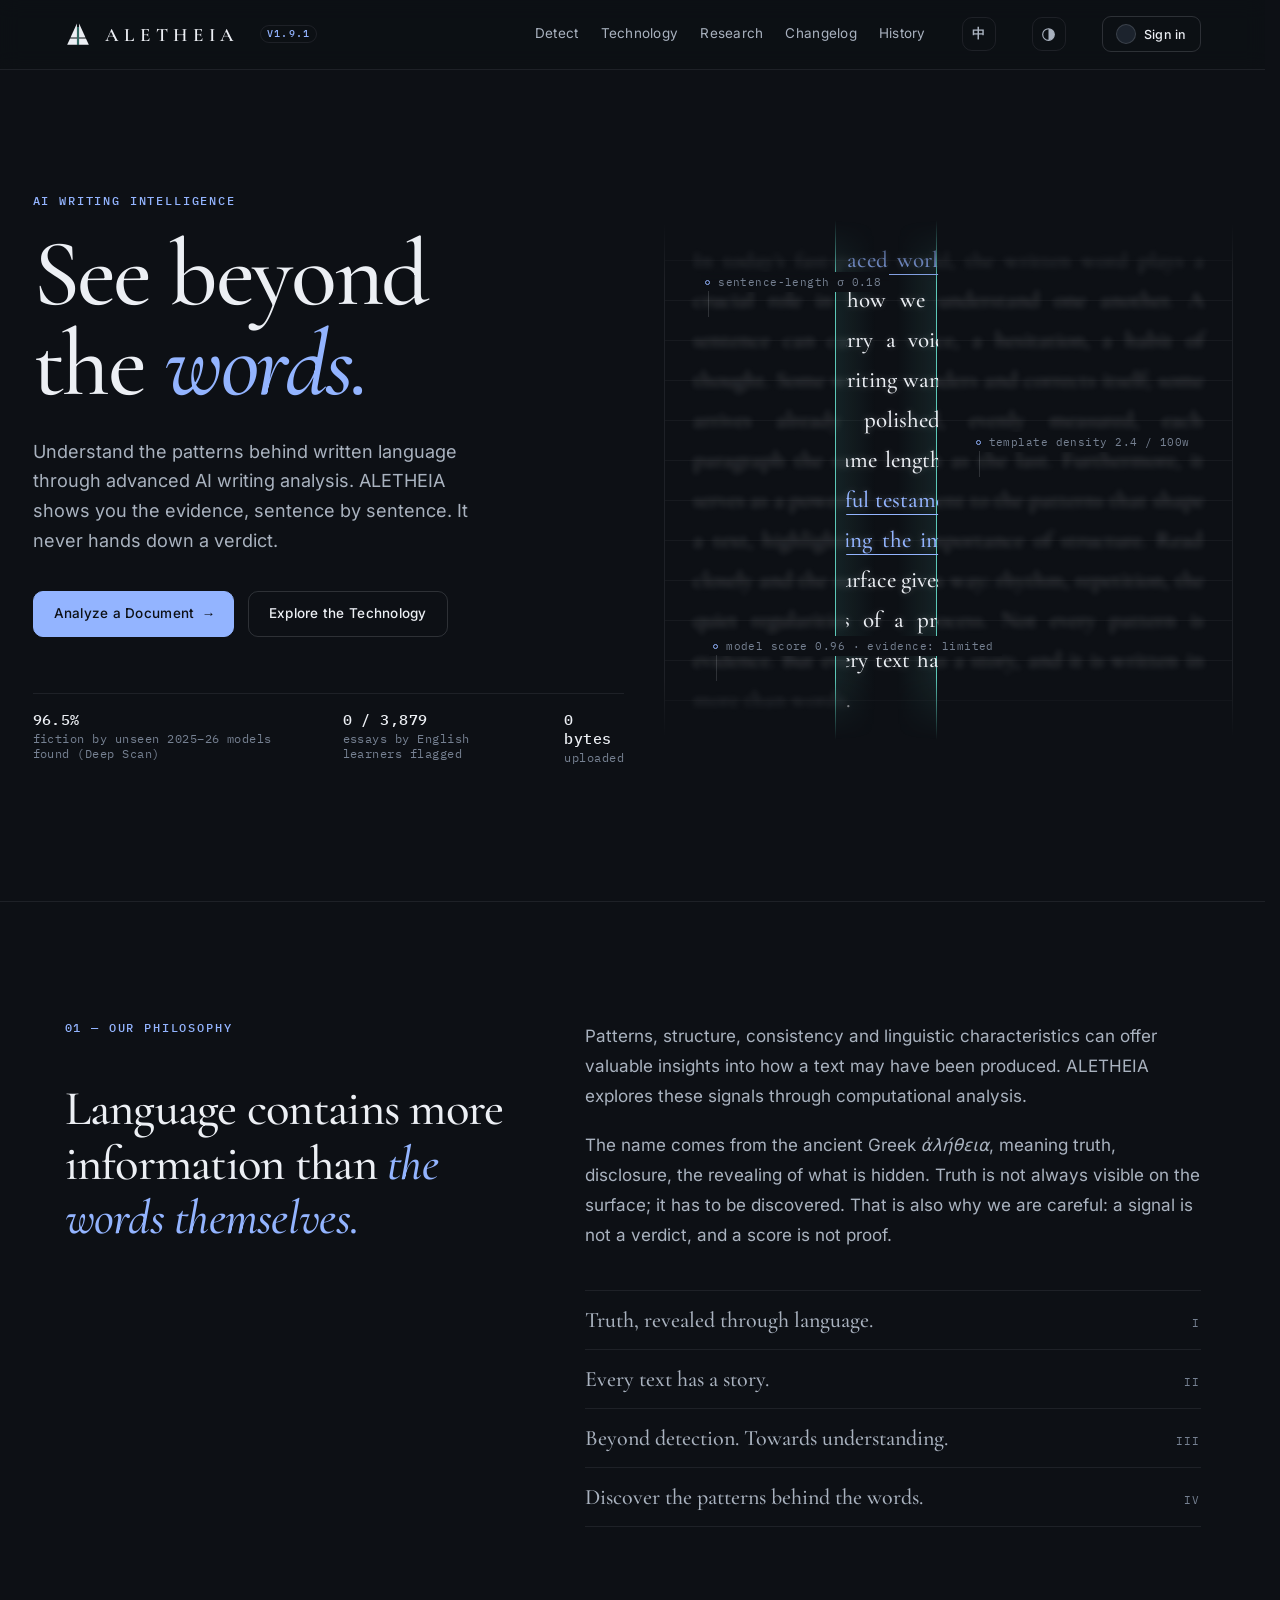
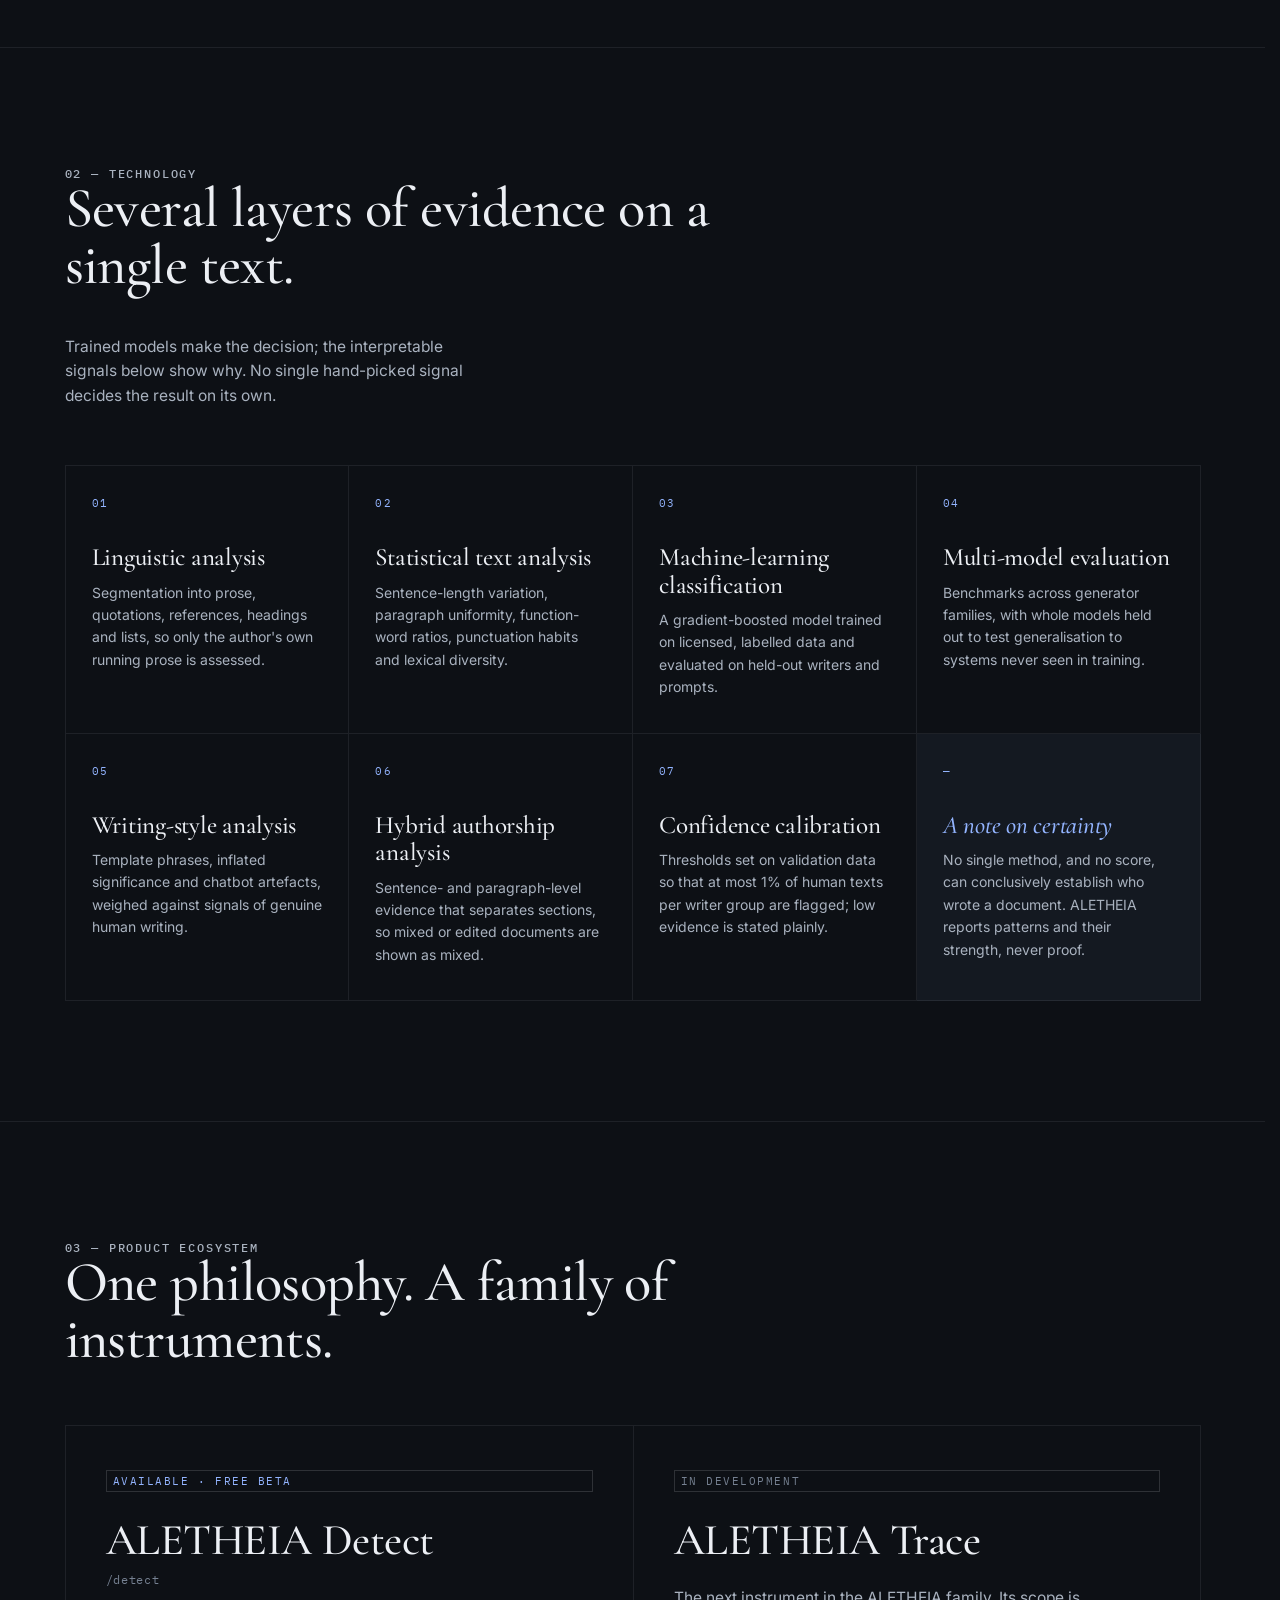
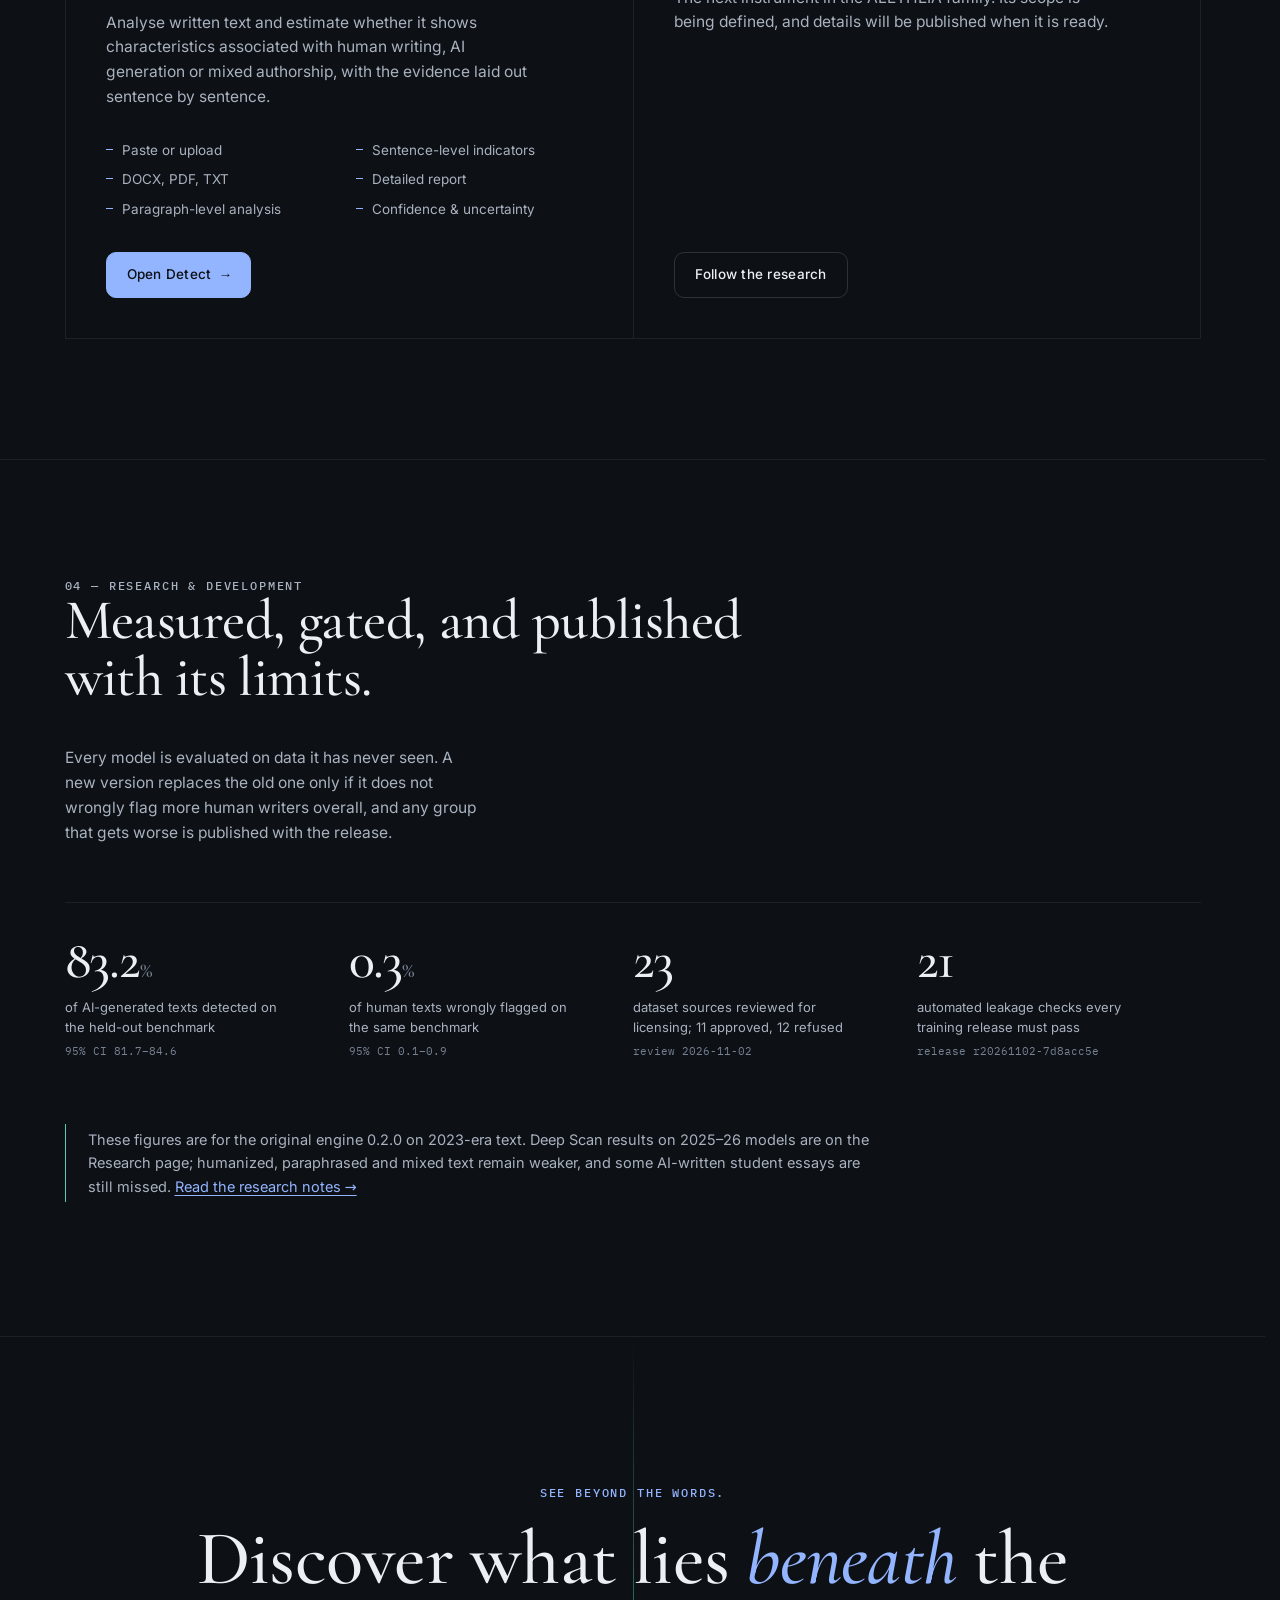
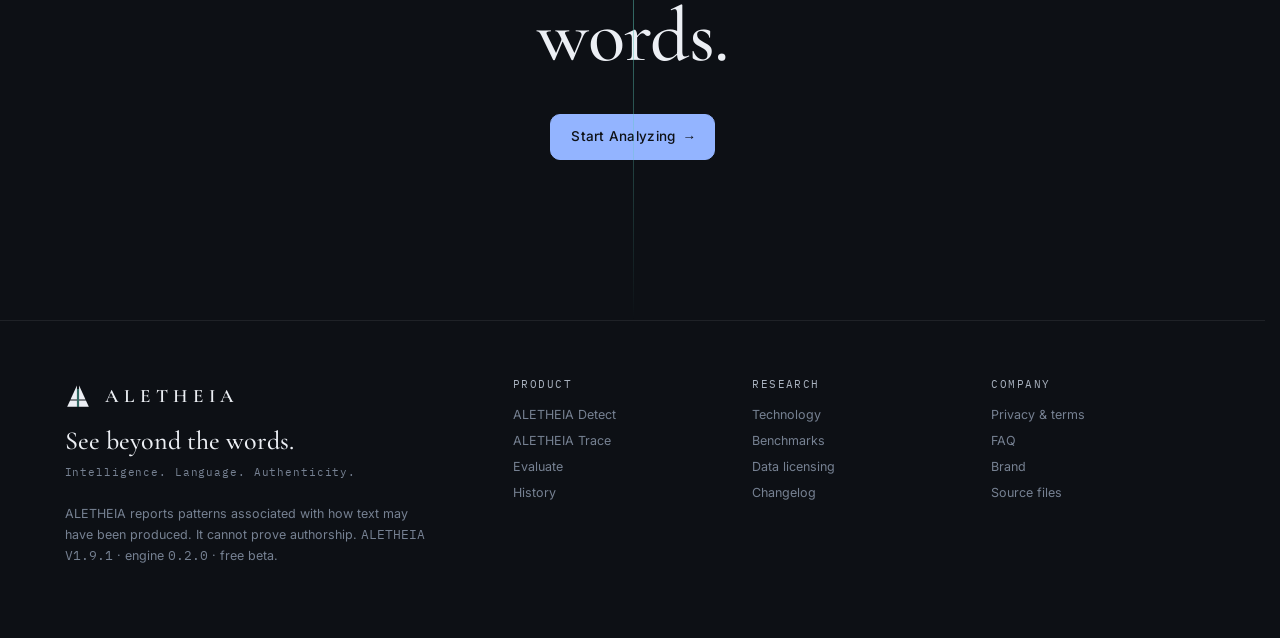
==== commit d933194c: "Add files via upload" ====
--- a/index.html
+++ b/index.html
@@ -454,7 +454,7 @@
 <body>
 <header class="top">
   <div class="wrap">
-    <a class="brand" href="#home" aria-label="ALETHEIA home"><svg viewBox="0 0 48 48" aria-hidden="true"><path d="M22.0 4.5 L10.152 30.5 L22.0 30.5 Z" fill="currentColor"/><path d="M9.423 32.1 L4 44 L22.0 44 L22.0 32.1 Z" fill="currentColor"/><path d="M26.000 4.5 L37.848 30.5 L26.000 30.5 Z" fill="currentColor"/><path d="M38.577 32.1 L44.000 44 L26.000 44 L26.000 32.1 Z" fill="currentColor"/><rect x="23.1" y="11" width="1.8" height="33" style="fill:var(--beam)"/></svg><span>ALETHEIA</span><small class="vbadge">V1.9.0</small></a>
+    <a class="brand" href="#home" aria-label="ALETHEIA home"><svg viewBox="0 0 48 48" aria-hidden="true"><path d="M22.0 4.5 L10.152 30.5 L22.0 30.5 Z" fill="currentColor"/><path d="M9.423 32.1 L4 44 L22.0 44 L22.0 32.1 Z" fill="currentColor"/><path d="M26.000 4.5 L37.848 30.5 L26.000 30.5 Z" fill="currentColor"/><path d="M38.577 32.1 L44.000 44 L26.000 44 L26.000 32.1 Z" fill="currentColor"/><rect x="23.1" y="11" width="1.8" height="33" style="fill:var(--beam)"/></svg><span>ALETHEIA</span><small class="vbadge">V1.9.1</small></a>
     <nav class="links">
       <a href="#detect" data-p="detect">Detect</a><a href="#technology" data-p="technology">Technology</a><a href="#research" data-p="research">Research</a><a href="#changelog" data-p="changelog">Changelog</a><a href="#history" data-p="history">History</a>
     </nav>
@@ -623,7 +623,7 @@
 <!-- ================= DETECT ================= -->
 <main class="page" id="p-detect">
   <div class="wrap">
-    <div class="page-head"><p class="eyebrow">ALETHEIA Detect · V1.9.0 free beta</p><h1>Analyze a document.</h1>
+    <div class="page-head"><p class="eyebrow">ALETHEIA Detect · V1.9.1 free beta</p><h1>Analyze a document.</h1>
       <p>Paste text or upload a file. Analysis runs entirely in your browser, so your document never leaves your device. English prose only; at least 80 words, 300+ recommended.</p></div>
     <div class="modelbar" id="modelBar"><span class="mb-l">Model</span>
       <div class="mb-seg" role="radiogroup" aria-label="Model version">
@@ -1111,6 +1111,10 @@
   <div class="page-head"><p class="eyebrow">Changelog</p><h1>Every update since V1.0.</h1><p>Newest first. Each entry says what changed, why, and what it means for your results. Numbers come from test texts the model never saw, unless stated; small samples are marked.</p></div>
   <div class="content changelog">
   <h2>V1.8 (6–7 November 2026)</h2>
+  <div class="cl"><h3>V1.9.1 <span>12 Nov 2026 · evidence rates at every level, and groundwork for the paid version</span></h3><ul>
+    <li><b>Evidence rates at every level.</b> The "Evidence behind this result" section now shows how often each tier occurred in validation at the General, High and Very high levels, as counts as well as percentages, with the seg-0.6 second opinion run at the same level. General uses all 2,774 human and 591 AI documents. High and Very high use only the 1,725 human and 406 AI documents long enough for student mode (shorter documents fall back to General thresholds). Strong: General 5 human (0.2%) and 188 AI (32%), High 7 (0.4%) and 193 (48%), Very high 11 (0.6%) and 202 (50%). Moderate: 1 (&lt;0.1%) and 80 (14%), 20 (1.2%) and 116 (29%), 31 (1.8%) and 120 (30%). Weak: 0 and 21 (3.6%), 5 (0.3%) and 14 (3.4%), 10 (0.6%) and 18 (4.4%). The counts are small, so the human rates are rough. <b>Correction:</b> V1.9.0 measured its High rates on all documents, including short ones that never reach the High threshold, which understated the human rates (Strong 0.3% → 0.4%, Moderate 0.7% → 1.2%). T mode (student threshold with screening off) was not measured and shows no rates.</li>
+    <li><b>Groundwork for the paid version (not used in this release).</b> We checked the licence of every training source. Only about 13% of the training documents (13,793 of 104,556) come from text whose open licence we could verify, or that we generated ourselves; the rest come from research datasets whose texts belong to third parties or whose licence is unknown, and one (GEDE, 5,310 documents) is non-commercial. We trained a trial segment model on a mostly openly licensed subset (it still includes three sets whose licences are unverified). At the current High threshold it flags about three times as many human documents (102 against 36; Very high 190 against 56), so it needs its own calibration. In a rough comparison with a document cutoff chosen on the same test sets (33 against 36 human documents flagged), it catches about as much 2026 AI text in two small sets (Perplexity 24 of 25, humanities 14 of 20) but less older benchmark AI text (246 against 339 of 546 scored). The models in this release are unchanged (seg-0.9).</li>
+  </ul></div>
   <div class="cl"><h3>V1.9.0 <span>11 Nov 2026 · evidence behind each result, and a better humanities model</span></h3><ul>
     <li><b>New: "Evidence behind this result".</b> Deep Scan and Supreme now show three kinds of evidence: the current model's AI percentage; a second opinion from seg-0.6, an older model trained before the 2026 school-task data; and five writing-style indicators (stock AI phrases, dense AI-typical vocabulary, formula sentence openers, transition rate, even sentence lengths), each firing in about 3–9% of human documents overall and up to about 14% in some sets of student essays. They are not independent: seg-0.6 shares features and much training data with the current model and agrees with most of its false alarms. The result is graded Strong, Moderate or Weak. In validation (High level, 2,774 human and 591 AI documents), 0.3% of human and 40% of AI documents were graded Strong, 0.7% and 21% Moderate, 0.2% and 3% Weak; these rates are shown only at the High level. The same section is in the PDF report.</li>
     <li><b>New model seg-0.9.</b> The segment model behind the AI percentage now has topic words blanked out in training as well as in scoring (V1.8.7 did it only in scoring; the whole-document and short-text heads are unchanged and still trained without the mask). 60 AI-written humanities essays on 30 topics were added, with about 1,600 human student essays as a counterweight. Humanities AI essays on 10 topics not used in training, reaching 20% at High: 10 → 14 of 20 (mean 41% → 56%); Perplexity set 19 → 24 of 25; older AI test set 337 → 339 of 600. These test sets were also used to choose between three candidate models, so the figures are slightly optimistic. The racism essay from V1.8.7 went from 43% to 100%, but racism in Australia is one of the training topics, so that is not a held-out result.</li>
@@ -1213,6 +1217,10 @@
   <div class="page-head"><p class="eyebrow">更新日志</p><h1>V1.0 以来的每一次更新。</h1><p>最新的在最上面。每一条都写明改了什么、为什么改，以及对你的结果意味着什么。除非另有说明，数字都来自模型从未见过的测试文本；样本很小的会标出来。</p></div>
   <div class="content changelog">
   <h2>V1.8（2026 年 11 月 6–7 日）</h2>
+  <div class="cl"><h3>V1.9.1 <span>2026 年 11 月 12 日 · 各档都显示判断依据的比例，并为付费版打基础</span></h3><ul>
+    <li><b>每一档都显示分档比例。</b>“判断依据”一节现在在通用、高、极高三档都会显示每一档在验证中出现的频率，同时给出篇数和百分比，seg-0.6 第二意见在同一档位运行。通用档使用全部 2,774 篇人写和 591 篇 AI 文档；高档和极高档只使用长度足以进入学生模式的 1,725 篇人写和 406 篇 AI 文档（更短的文档会退回通用阈值）。“强”：通用档人写 5 篇（0.2%）、AI 188 篇（32%）；高档 7 篇（0.4%）、193 篇（48%）；极高档 11 篇（0.6%）、202 篇（50%）。“中”：1 篇（&lt;0.1%）、80 篇（14%）；20 篇（1.2%）、116 篇（29%）；31 篇（1.8%）、120 篇（30%）。“弱”：0 篇、21 篇（3.6%）；5 篇（0.3%）、14 篇（3.4%）；10 篇（0.6%）、18 篇（4.4%）。篇数很少，人写比例只是粗略估计。<b>更正：</b>V1.9.0 的高档比例是用全部文档测的，其中包括根本达不到高档阈值的短文档，因此低估了人写比例（“强”从 0.3% 改为 0.4%，“中”从 0.7% 改为 1.2%）。T 档（学生阈值、关闭筛查）没有测过，不显示比例。</li>
+    <li><b>为付费版打基础（本版未使用）。</b>我们核查了每个训练数据来源的授权。只有约 13% 的训练文档（104,556 篇中的 13,793 篇）来自我们能确认开放授权的文本，或我们自己生成的文本；其余来自研究数据集，其中的文本版权属于第三方或授权不明，另有一个（GEDE，5,310 篇）仅限非商业用途。我们用一个以开放授权为主的子集训练了试验版分段模型（其中仍有三个授权未确认的数据集）。在现有高档阈值下，它标出的人写文档约是现在的三倍（102 篇对 36 篇；极高档 190 篇对 56 篇），所以需要单独校准阈值。粗略比较时（文档截断值是在同一批测试集上选的，人写误判 33 篇对 36 篇），它在两个小测试集上对 2026 年 AI 文本的检出与 seg-0.9 相当（Perplexity 25 篇中 24 篇，文科 20 篇中 14 篇），但对较旧的基准 AI 文本检出较少（可评分的 546 篇中 246 篇，seg-0.9 为 339 篇）。本版使用的模型没有变化（仍是 seg-0.9）。</li>
+  </ul></div>
   <div class="cl"><h3>V1.9.0 <span>2026 年 11 月 11 日 · 每个结果附上判断依据，文科模型改进</span></h3><ul>
     <li><b>新增“判断依据”。</b>深度扫描和至尊扫描会给出三类证据：当前模型的 AI 百分比；旧模型 seg-0.6 的第二意见（它训练于 2026 年学校作业数据之前）；五项行文指标（AI 套话、AI 常用词密度、套路化句首、过渡词比例、句长过于均匀），每项在人写文档里总体约有 3% 到 9% 会触发，在某些学生作文集合里可达约 14%。这三类证据并不独立：seg-0.6 和当前模型共用特征和大部分训练数据，当前模型的误判它大多也会误判。结果分为强、中、弱三档。验证中（High 档，2,774 篇人写、591 篇 AI），人写文档有 0.3%、AI 文档有 40% 落在“强”档；“中”档分别为 0.7% 和 21%；“弱”档为 0.2% 和 3%；这些比例只在 High 档显示。PDF 报告里也有这一节。</li>
     <li><b>新模型 seg-0.9。</b>决定 AI 百分比的分段模型，现在在训练和打分时都会清空题目词（V1.8.7 只在打分时清空；整篇评分和短文本模型没有改，仍是未清空题目词时训练的）。另加入 30 个题目的 60 篇 AI 文科作文，并用约 1,600 篇人写学生作文对冲。未用于训练的 10 个题目的文科 AI 作文，在 High 档达到 20% 的：20 篇中从 10 篇升到 14 篇（平均 41% → 56%）；Perplexity 集合 25 篇中从 19 升到 24；旧 AI 测试集 600 篇中从 337 升到 339。这些测试集也用来在三个候选模型中做选择，所以数字略偏乐观。V1.8.7 里那篇种族主义议论文从 43% 升到 100%，但“澳大利亚的种族主义”是训练题目之一，所以这不是留出测试的结果。</li>
@@ -1333,7 +1341,7 @@
     <p>An ALETHEIA result is not evidence of misconduct and must not be the sole basis for any academic or employment decision.</p>
     <h2>Terms of use (free beta)</h2>
     <ul>
-      <li>ALETHEIA V1.9.0 is a free research beta, provided as is, without warranty of any kind. Results can be wrong in both directions.</li>
+      <li>ALETHEIA V1.9.1 is a free research beta, provided as is, without warranty of any kind. Results can be wrong in both directions.</li>
       <li>Use it to start a conversation, not to end one: look at drafts, notes and version history, and talk to the writer.</li>
       <li>Only analyse text you are allowed to share with yourself: your own writing, or writing you have a legitimate reason to review.</li>
       <li>The detection models were trained on research datasets whose upstream rights are still under review; a paid version will be retrained on cleared data.</li>
@@ -1364,7 +1372,7 @@
     <p>ALETHEIA 的结果不是不当行为的证据，不能作为任何学术或雇佣决定的唯一依据。</p>
     <h2>使用条款（免费测试版）</h2>
     <ul>
-      <li>ALETHEIA V1.9.0 是免费的研究测试版，按现状提供，不作任何担保。结果在两个方向上都可能出错。</li>
+      <li>ALETHEIA V1.9.1 是免费的研究测试版，按现状提供，不作任何担保。结果在两个方向上都可能出错。</li>
       <li>用它来开启一次对话，而不是结束对话：看看草稿、笔记和版本历史，并和作者谈谈。</li>
       <li>只分析你有权查看的文本：你自己写的，或你有正当理由审阅的文本。</li>
       <li>检测模型用研究数据集训练，这些数据集的上游版权仍在审查中；付费版将用已获许可的数据重新训练。</li>
@@ -1434,8 +1442,8 @@
 </div></footer>
 <div class="tip" id="tip"></div>
 <script>try{var t=localStorage.getItem("aletheia.theme");if(t)document.documentElement.dataset.theme=t;}catch(e){}</script>
-<script src="model.js?v=1.9.0"></script>
-<script src="engine.js?v=1.9.0"></script>
+<script src="model.js?v=1.9.1"></script>
+<script src="engine.js?v=1.9.1"></script>
 <script src="mammoth.browser.min.js" defer></script>
 <script>
 (function(){
@@ -1514,7 +1522,7 @@
 }
 $$(".tabs [data-tab]").forEach(b => b.addEventListener("click", () => setTab(b.dataset.tab)));
 let currentFile = null, currentMeta = {};
-const BUILD = "1.9.0"; // appended to script URLs so browsers fetch new models after an update
+const BUILD = "1.9.1"; // appended to script URLs so browsers fetch new models after an update
 { const va = document.getElementById("verApp"); if (va) va.textContent = "ALETHEIA V" + BUILD; }
 function setFile(name){ currentFile = name; if (!name) currentMeta = {}; $("#filechip").style.display = name ? "flex" : "none"; $("#filename").textContent = name ? "📄 " + name + " · text extracted, review or edit below" : ""; }
 $("#clearFile").addEventListener("click", () => { setFile(null); input.value=""; updateCount(); });
@@ -1950,7 +1958,8 @@
     B: b("Moderate: the current model plus one other kind of evidence", "中：当前模型加上另一类证据"),
     C: b("Weak: only the current model; nothing else backs it up", "弱：只有当前模型，没有其他证据支持"),
     none: b("No AI result at this level", "此级别没有 AI 结论") }[E.tier];
-  const cal = E.cal ? `<div class="covnote">${b(`In our validation set (High level; 2,774 human and 591 AI documents), ${E.cal.human} of human documents and ${E.cal.ai} of AI documents ended up in this tier.`, `在我们的验证样本里（High 档；人写 2,774 篇、AI 591 篇），人写文档有 ${E.cal.human}、AI 文档有 ${E.cal.ai} 落在这一档。`)}</div>` : E.tier !== "none" ? `<div class="covnote">${b("The tier rates were measured at the High level with the cross-check on, so they are not shown for this setting.", "分档比例是在 High 档、开启交叉验证时测得的，所以这个设置下不显示。")}</div>` : "";
+  const LV = { General: ["General", "通用"], High: ["High", "高"], VH: ["Very high", "极高"] };
+  const cal = E.cal ? `<div class="covnote">${b(`In our validation set (${LV[E.cal.level][0]} level; ${E.cal.nh.toLocaleString("en")} human and ${E.cal.na} AI documents), ${E.cal.kh} human documents (${E.cal.human}) and ${E.cal.ka} AI documents (${E.cal.ai}) ended up in this tier. These rates come from our own test sets and may be lower or higher on other writing.`, `在我们的验证样本里（${LV[E.cal.level][1]}档；人写 ${E.cal.nh.toLocaleString("en")} 篇、AI ${E.cal.na} 篇），有 ${E.cal.kh} 篇人写文档（${E.cal.human}）和 ${E.cal.ka} 篇 AI 文档（${E.cal.ai}）落在这一档。这些比例来自我们自己的测试集，换成别的文章可能更高或更低。`)}</div>` : E.tier !== "none" ? `<div class="covnote">${b("The tier rates were measured at the General, High and Very high levels with the cross-check on, so they are not shown for this setting.", "分档比例是在通用、高、极高三档并开启交叉验证时测得的，这个设置下不显示。")}</div>` : "";
   const fired = (E.style || []).filter(x => x.fired);
   const ZL = { phrase: "常见 AI 套话（如“值得注意的是”“起着关键作用”）", lex: "AI 常用词密度高", opener: "很多句子用套路过渡词开头（However、Moreover、Overall）", transition: "过渡词比例高", cv: "句子长短异常均匀" };
   const rows = [
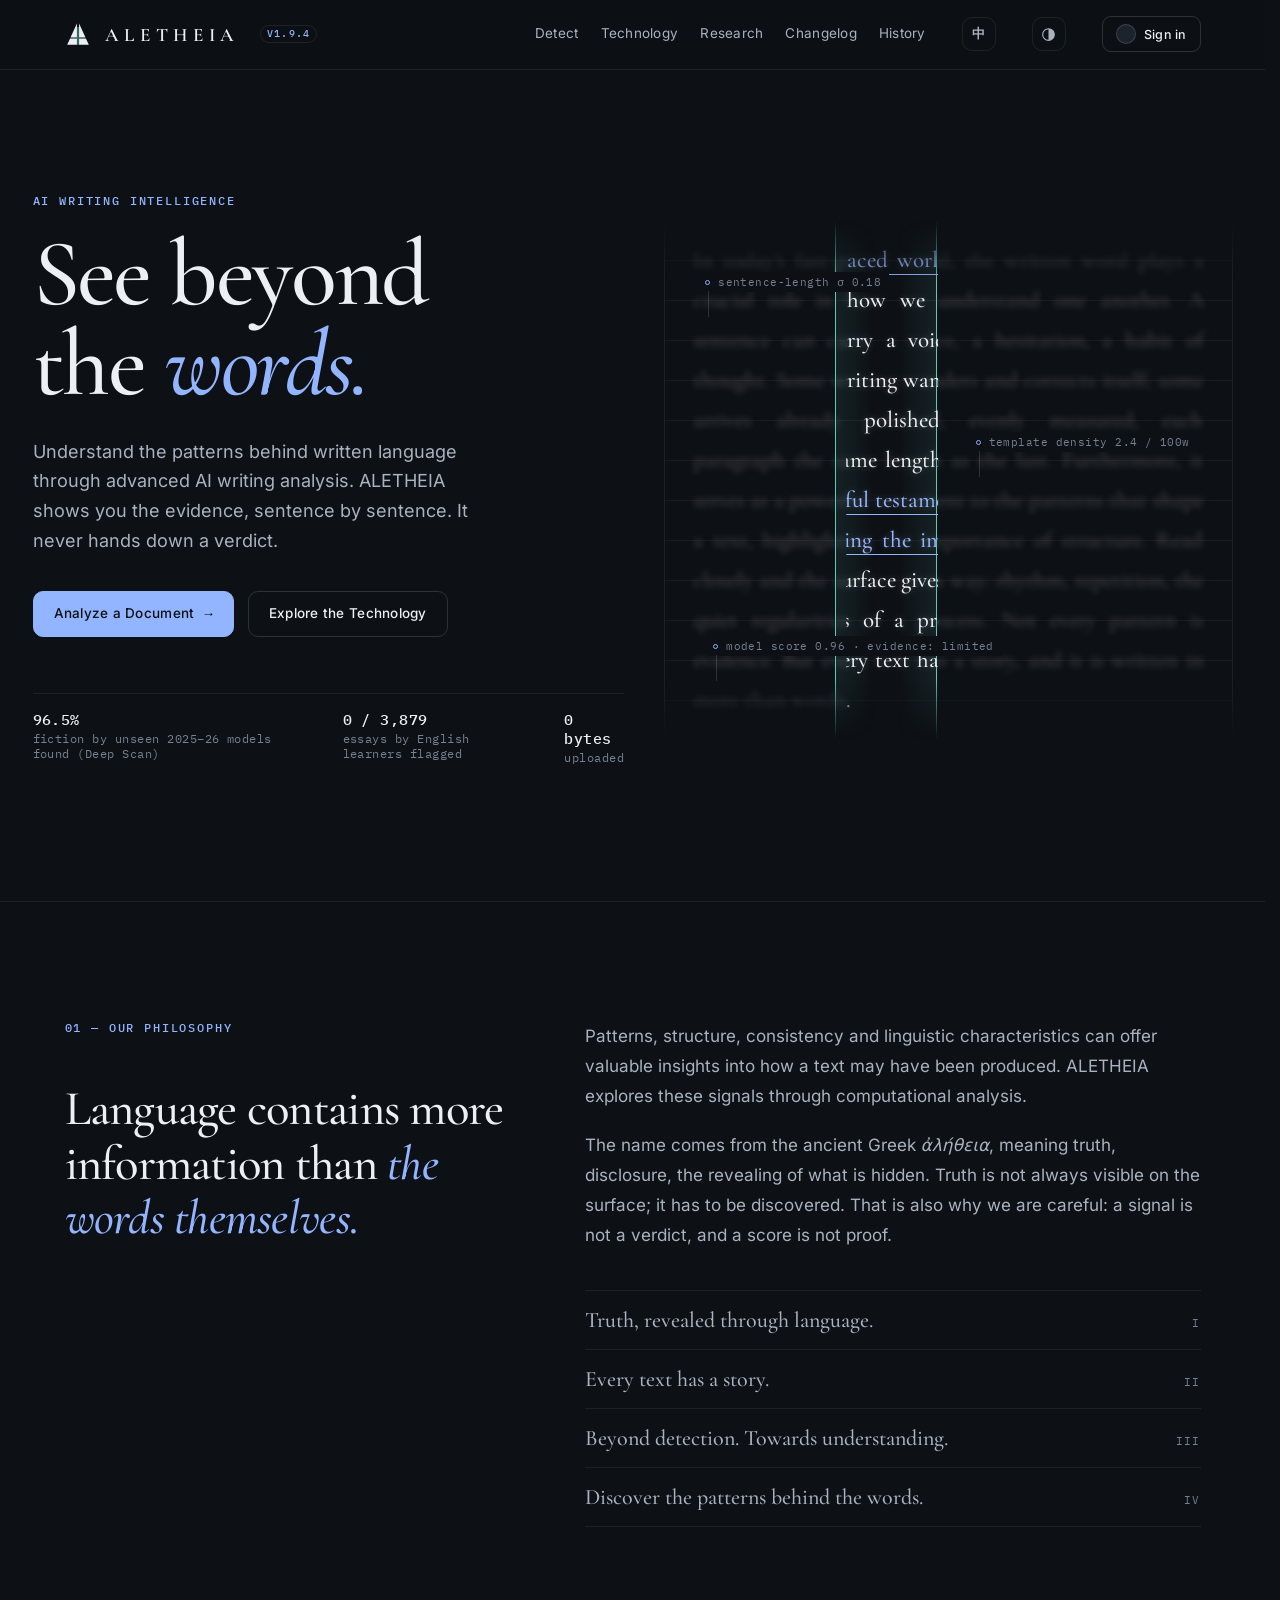
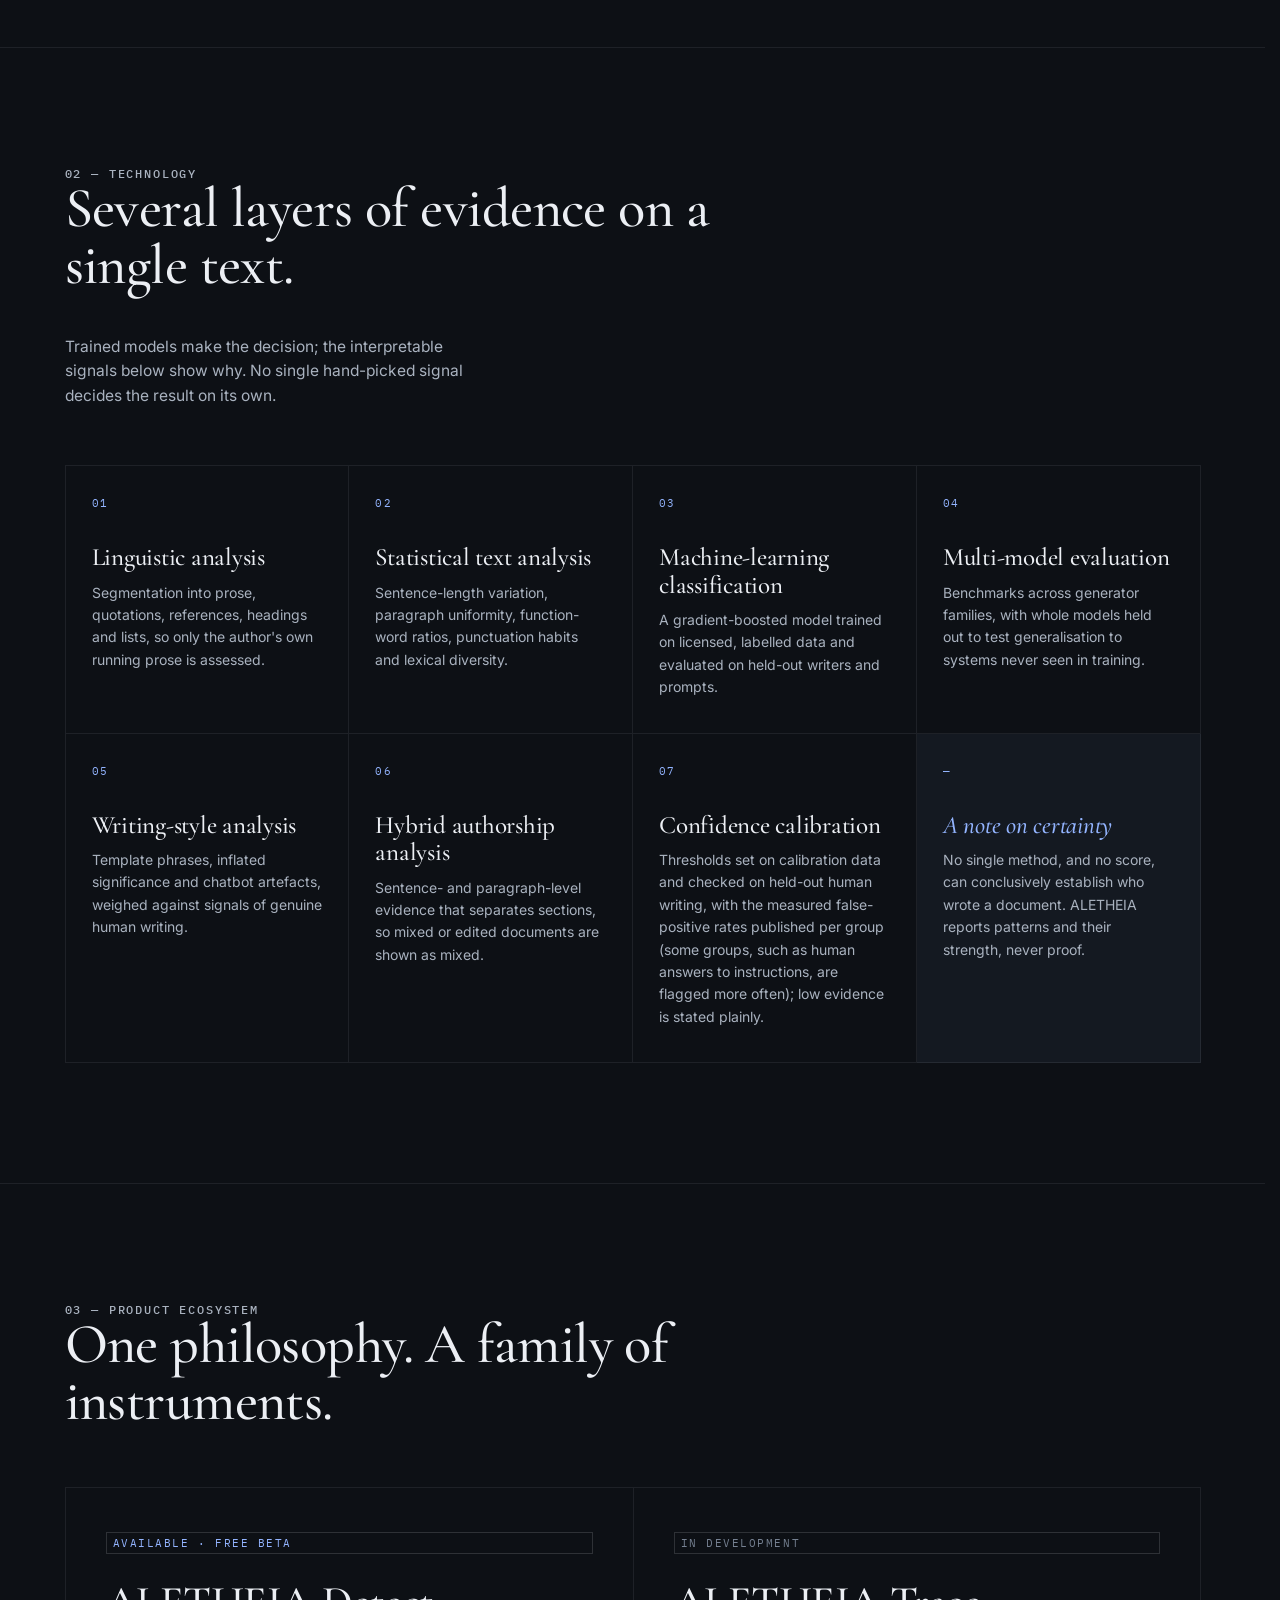
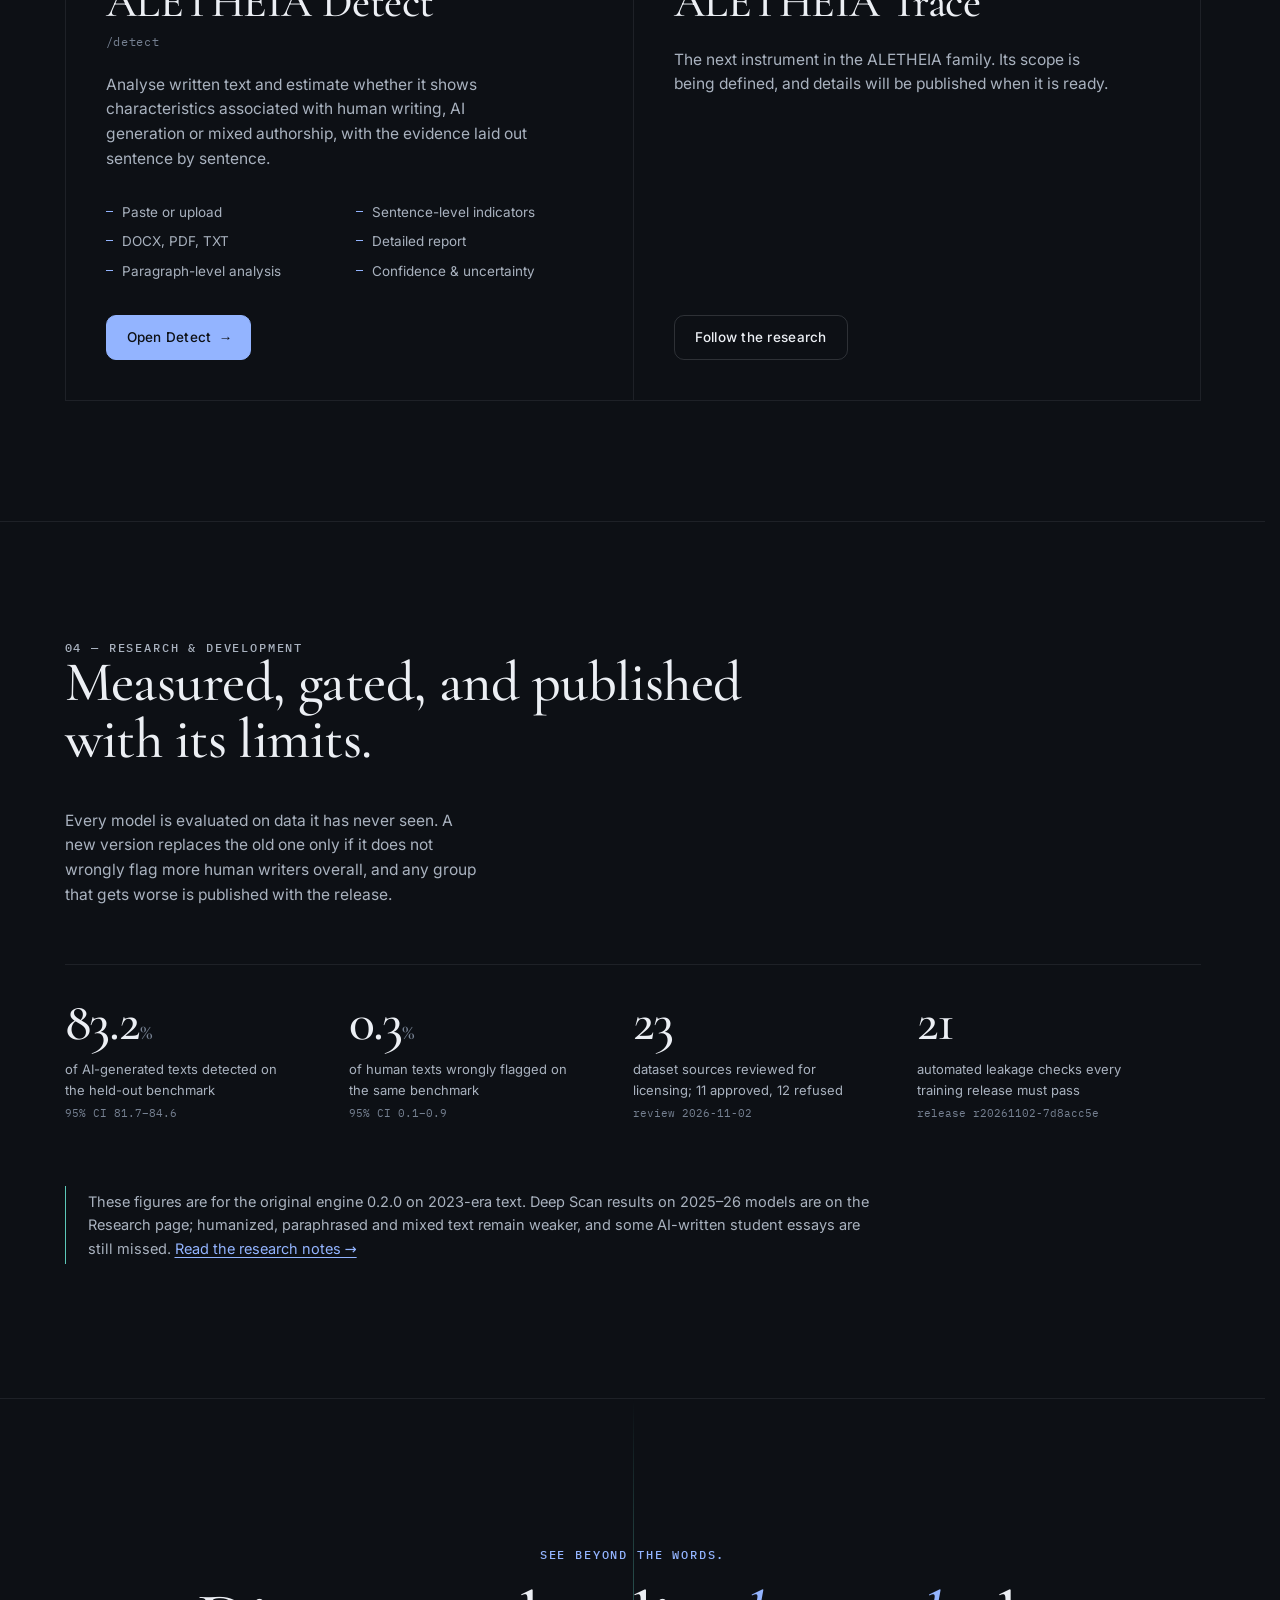
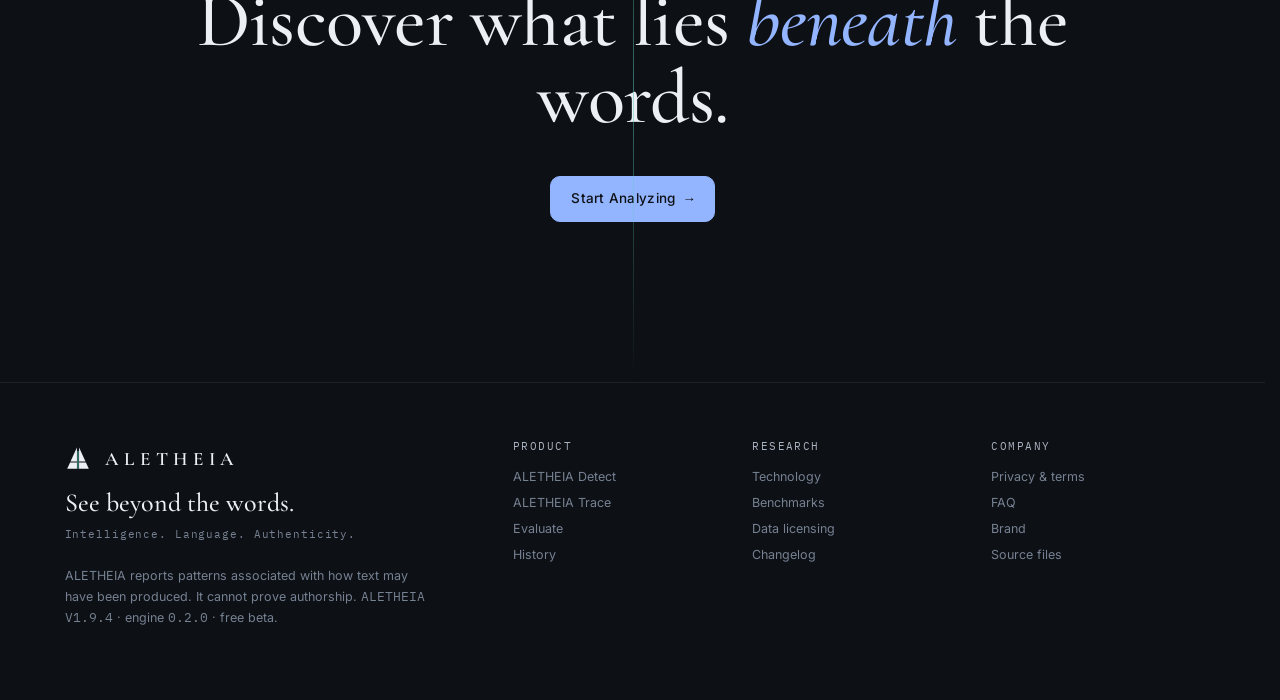
==== commit e955e793: "Add files via upload" ====
--- a/index.html
+++ b/index.html
@@ -454,7 +454,7 @@
 <body>
 <header class="top">
   <div class="wrap">
-    <a class="brand" href="#home" aria-label="ALETHEIA home"><svg viewBox="0 0 48 48" aria-hidden="true"><path d="M22.0 4.5 L10.152 30.5 L22.0 30.5 Z" fill="currentColor"/><path d="M9.423 32.1 L4 44 L22.0 44 L22.0 32.1 Z" fill="currentColor"/><path d="M26.000 4.5 L37.848 30.5 L26.000 30.5 Z" fill="currentColor"/><path d="M38.577 32.1 L44.000 44 L26.000 44 L26.000 32.1 Z" fill="currentColor"/><rect x="23.1" y="11" width="1.8" height="33" style="fill:var(--beam)"/></svg><span>ALETHEIA</span><small class="vbadge">V1.9.1</small></a>
+    <a class="brand" href="#home" aria-label="ALETHEIA home"><svg viewBox="0 0 48 48" aria-hidden="true"><path d="M22.0 4.5 L10.152 30.5 L22.0 30.5 Z" fill="currentColor"/><path d="M9.423 32.1 L4 44 L22.0 44 L22.0 32.1 Z" fill="currentColor"/><path d="M26.000 4.5 L37.848 30.5 L26.000 30.5 Z" fill="currentColor"/><path d="M38.577 32.1 L44.000 44 L26.000 44 L26.000 32.1 Z" fill="currentColor"/><rect x="23.1" y="11" width="1.8" height="33" style="fill:var(--beam)"/></svg><span>ALETHEIA</span><small class="vbadge">V1.9.4</small></a>
     <nav class="links">
       <a href="#detect" data-p="detect">Detect</a><a href="#technology" data-p="technology">Technology</a><a href="#research" data-p="research">Research</a><a href="#changelog" data-p="changelog">Changelog</a><a href="#history" data-p="history">History</a>
     </nav>
@@ -511,7 +511,7 @@
       <div class="tech"><div class="n">04</div><h3>Multi-model evaluation</h3><p>Benchmarks across generator families, with whole models held out to test generalisation to systems never seen in training.</p></div>
       <div class="tech"><div class="n">05</div><h3>Writing-style analysis</h3><p>Template phrases, inflated significance and chatbot artefacts, weighed against signals of genuine human writing.</p></div>
       <div class="tech"><div class="n">06</div><h3>Hybrid authorship analysis</h3><p>Sentence- and paragraph-level evidence that separates sections, so mixed or edited documents are shown as mixed.</p></div>
-      <div class="tech"><div class="n">07</div><h3>Confidence calibration</h3><p>Thresholds set on validation data so that at most 1% of human texts per writer group are flagged; low evidence is stated plainly.</p></div>
+      <div class="tech"><div class="n">07</div><h3>Confidence calibration</h3><p>Thresholds set on calibration data and checked on held-out human writing, with the measured false-positive rates published per group (some groups, such as human answers to instructions, are flagged more often); low evidence is stated plainly.</p></div>
       <div class="tech note"><div class="n">—</div><h3>A note on certainty</h3><p>No single method, and no score, can conclusively establish who wrote a document. ALETHEIA reports patterns and their strength, never proof.</p></div>
     </div>
   </div></section>
@@ -576,7 +576,7 @@
       <div class="tech"><div class="n">04</div><h3>多模型评估</h3><p>覆盖多个生成器家族的基准测试，整个模型都可以预留出来，测试对训练中从未见过的系统的泛化能力。</p></div>
       <div class="tech"><div class="n">05</div><h3>写作风格分析</h3><p>套话、夸大的重要性和聊天机器人残留，与真实人写的信号相互权衡。</p></div>
       <div class="tech"><div class="n">06</div><h3>混合作者分析</h3><p>句子和段落级别的证据能把不同部分分开，所以混合或编辑过的文档会显示为混合。</p></div>
-      <div class="tech"><div class="n">07</div><h3>置信度校准</h3><p>阈值在验证数据上设定，保证每个写作者群体中被标出的人写文本不超过 1%；证据不足时会直接说明。</p></div>
+      <div class="tech"><div class="n">07</div><h3>置信度校准</h3><p>阈值在校准数据上设定，并在留出的人写文本上检验，各群体实测的误判率都会公布（有些群体被标出得更多，例如人写的指令回答）；证据不足时会直接说明。</p></div>
       <div class="tech note"><div class="n">—</div><h3>关于确定性</h3><p>没有任何单一方法或分数能确定一篇文档是谁写的。ALETHEIA 报告的是模式及其强度，但不能证明是谁写的。</p></div>
     </div>
   </div></section>
@@ -623,8 +623,8 @@
 <!-- ================= DETECT ================= -->
 <main class="page" id="p-detect">
   <div class="wrap">
-    <div class="page-head"><p class="eyebrow">ALETHEIA Detect · V1.9.1 free beta</p><h1>Analyze a document.</h1>
-      <p>Paste text or upload a file. Analysis runs entirely in your browser, so your document never leaves your device. English prose only; at least 80 words, 300+ recommended.</p></div>
+    <div class="page-head"><p class="eyebrow">ALETHEIA Detect · V1.9.4 free beta</p><h1>Analyze a document.</h1>
+      <p>Paste text or upload a file. Analysis runs entirely in your browser, so your document never leaves your device. English prose only; at least 80 words (150 for an AI percentage), 300+ recommended.</p></div>
     <div class="modelbar" id="modelBar"><span class="mb-l">Model</span>
       <div class="mb-seg" role="radiogroup" aria-label="Model version">
         <button class="on" data-model="current" role="radio" aria-checked="true">Current<small>seg-0.9 · latest training</small></button><button data-model="seg07" role="radio" aria-checked="false">Previous<small>seg-0.7 · before the latest training</small></button><button data-model="seg06" role="radio" aria-checked="false">Older<small>seg-0.6 · V1.3 to V1.8.1</small></button>
@@ -902,7 +902,7 @@
     </div>
     <p>A dataset's own licence is not enough: we also check where its human text came from. Datasets built from scraped news, reviews, essays or forum posts are kept in a quarantine area until their source rights are cleared, even when the dataset itself is MIT or CC BY. Every import re-checks the licence, records checksums and versions, keeps per-record attribution, and never turns an unknown label into "human" or "AI". Human-only corpora are limited to text written before 30 November 2022.</p>
     <h2>The promotion gate</h2>
-    <p>A model is promoted only if none of its training texts appear in the evaluation data, at most 1% of human texts are flagged overall and at most 2% in any writer group, and nothing regresses against production.</p>
+    <p>A model is promoted only if none of its training texts appear in the evaluation data and at most 1% of human texts are flagged overall. Any writer group that gets worse, or that is flagged more than 2% of the time, is published with the release (V1.9.2: human answers to instructions, 10 of 65).</p>
     <table class="sig"><tr><th>Candidate</th><th>Decision</th><th>Why</th></tr>
       <tr><td class="mono">v0.2.0</td><td><span class="tag strong">Rejected</span></td><td>864 evaluation texts overlapped its training data, so the evaluation would be inflated.</td></tr>
       <tr><td class="mono">v0.3.0</td><td><span class="tag strong">Rejected</span></td><td>Human FPR 1.36% (3 of 220; 95% CI 0.46–3.93%) exceeds the 1% limit. Production is unchanged.</td></tr></table>
@@ -1069,7 +1069,7 @@
     </div>
     <p>数据集自己的许可不够：我们还检查其中人写文本的来源。由抓取的新闻、评论、作文或论坛帖子构成的数据集，即使数据集本身是 MIT 或 CC BY，在来源版权理清之前也放在隔离区。每次导入都会重新检查许可、记录校验和与版本、保留逐条署名，并且从不把未知标签当作"人写"或"AI"。纯人写语料只用 2022 年 11 月 30 日之前写的文本。</p>
     <h2>上线门槛</h2>
-    <p>一个模型只有在以下条件都满足时才会上线：它的训练文本没有出现在评估数据中，整体误判的人写文本不超过 1%，任何写作群体不超过 2%，并且与线上版本相比没有任何退步。</p>
+    <p>一个模型只有在以下条件都满足时才会上线：它的训练文本没有出现在评估数据中，整体误判的人写文本不超过 1%。任何变差的写作群体，或误判超过 2% 的群体，都会随版本公布（V1.9.2：人写的指令回答，65 篇中 10 篇）。</p>
     <table class="sig"><tr><th>候选版本</th><th>决定</th><th>原因</th></tr>
       <tr><td class="mono">v0.2.0</td><td><span class="tag strong">否决</span></td><td>864 篇评估文本与其训练数据重叠，评估结果会虚高。</td></tr>
       <tr><td class="mono">v0.3.0</td><td><span class="tag strong">否决</span></td><td>人写误判率 1.36%（220 篇中 3 篇；95% 置信区间 0.46–3.93%）超过 1% 的上限。线上版本不变。</td></tr></table>
@@ -1110,7 +1110,26 @@
 <div class="en-v">
   <div class="page-head"><p class="eyebrow">Changelog</p><h1>Every update since V1.0.</h1><p>Newest first. Each entry says what changed, why, and what it means for your results. Numbers come from test texts the model never saw, unless stated; small samples are marked.</p></div>
   <div class="content changelog">
-  <h2>V1.8 (6–7 November 2026)</h2>
+  <h2>V1.9 (11–18 November 2026)</h2>
+  <div class="cl"><h3>V1.9.4 <span>18 Nov 2026 · clearer results for short texts, faster first load</span></h3><ul>
+    <li><b>Short texts no longer show “detected as AI” without a number.</b> With 80–149 words of prose (quotations, headings and lists are not counted), ALETHEIA gives a whole-document score but no AI percentage. The result used to show “-- detected as AI” in bold, which could be read as an AI verdict. It now says “No AI percentage”, gives the 150-word minimum and the number of words found, and says that the whole-document score still applies. Segment highlights and the segment list are no longer shown for these texts, because they are not counted. The PDF report, the copied report and annotated Word files say the same. Example from our tests: a 232-word passage with 126 words of quoted dialogue leaves 106 words of prose.</li>
+    <li><b>The word counter warns earlier.</b> Between 80 and 149 words it now says that an AI percentage needs 150. It counts every word in the box; quotations, headings and lists are only left out during the scan, so a text with long quotations can still fall short, and the result then says so.</li>
+    <li><b>Chinese mode:</b> the short-text message was shown in English; it is now translated.</li>
+    <li><b>Faster first visit:</b> the page no longer downloads the 627 KB Word library (Mammoth) on every visit. ALETHEIA reads Word files with its own reader and loads Mammoth only if that reader fails. Before a scan the page now downloads about 830 KB instead of 1,450 KB (before compression).</li>
+    <li><b>PDF report:</b> shows the exact version (it showed “V1.9”), and the row about paraphrased AI text no longer says “ALETHEIA V1.7”.</li>
+    <li><b>Changelog:</b> the V1.9 releases have their own heading; they were listed under V1.8.</li>
+    <li><b>No change to models, thresholds or results.</b> We scored 63 documents from our evaluation sets with V1.9.3 and V1.9.4 at all four levels (General, T mode, High, Very high): every result was identical.</li>
+  </ul></div>
+  <div class="cl"><h3>V1.9.3 <span>16 Nov 2026 · fix: level picker on iPhone, iPad and Safari on Mac</span></h3><ul>
+    <li><b>The Level picker works on iOS again.</b> On iPhone and iPad (and probably Safari on Mac), tapping a level (General, T mode, High, Very high) closed the list before the tap registered, so the level never changed. iOS Safari does not give a tapped button keyboard focus, and the picker treated that as "focus left the menu". It now closes only when focus really moves elsewhere or you tap outside it, including taps on plain text or background. No change to models, thresholds or results.</li>
+  </ul></div>
+  <div class="cl"><h3>V1.9.2 <span>13 Nov 2026 · more sensitive General level</span></h3><ul>
+    <li><b>The General level (student mode off) now catches more AI text, at the cost of more false positives.</b> Its thresholds were still the ones set for seg-0.6. We lowered them by 0.75 logits for general and academic writing and 0.5 for creative writing (logits are the units of the model's score). A separate calibration set (8,276 scorable documents; GEDE left out because it is non-commercial and will be removed) ruled out larger shifts; the held-out test sets were then used to choose among the three settings that remained, so all figures below are optimistic. Student mode, High and Very high are unchanged, except for documents with fewer than 300 qualifying words, which fall back to General and so are also affected.</li>
+    <li><b>Results on the held-out test sets, General level, documents reaching 20%:</b> AI test set 264 → 305 of 546 scored (48% → 56%); Perplexity 18 → 21 of 25; humanities essays on topics not in training 7 → 10 of 20 (both small sets). No document flagged before is missed now. <b>Cost:</b> human false positives nearly doubled, 6 → 11 of 1,680 scored human documents (0.36% → 0.65%). 10 of the 11 are Beemo human answers to instructions, now 10 of 65 (about 1 in 7) in that group; the other is a magazine feature. PERSUADE student essays stay at 0 of 1,000. The 6 donated human documents score at most 8%.</li>
+    <li><b>Evidence rates at General were re-measured</b> with the new thresholds (same caveat). Strong: 5 human (0.2%) and 195 AI (33%). Moderate: 4 (0.1%) and 101 (17%). Weak: 2 (&lt;0.1%) and 40 (6.8%).</li>
+    <li><b>Report text updated:</b> the PDF's false-positive answer now shows these V1.9.2 figures (it previously showed the old ones and two blank fields), and the site's calibration and promotion rules now say that groups flagged more often are published.</li>
+    <li><b>Known weak spot:</b> science reports written by DeepSeek and research summaries written by Perplexity are still mostly missed at General (most score 0–25%). This is the next training target.</li>
+  </ul></div>
   <div class="cl"><h3>V1.9.1 <span>12 Nov 2026 · evidence rates at every level, and groundwork for the paid version</span></h3><ul>
     <li><b>Evidence rates at every level.</b> The "Evidence behind this result" section now shows how often each tier occurred in validation at the General, High and Very high levels, as counts as well as percentages, with the seg-0.6 second opinion run at the same level. General uses all 2,774 human and 591 AI documents. High and Very high use only the 1,725 human and 406 AI documents long enough for student mode (shorter documents fall back to General thresholds). Strong: General 5 human (0.2%) and 188 AI (32%), High 7 (0.4%) and 193 (48%), Very high 11 (0.6%) and 202 (50%). Moderate: 1 (&lt;0.1%) and 80 (14%), 20 (1.2%) and 116 (29%), 31 (1.8%) and 120 (30%). Weak: 0 and 21 (3.6%), 5 (0.3%) and 14 (3.4%), 10 (0.6%) and 18 (4.4%). The counts are small, so the human rates are rough. <b>Correction:</b> V1.9.0 measured its High rates on all documents, including short ones that never reach the High threshold, which understated the human rates (Strong 0.3% → 0.4%, Moderate 0.7% → 1.2%). T mode (student threshold with screening off) was not measured and shows no rates.</li>
     <li><b>Groundwork for the paid version (not used in this release).</b> We checked the licence of every training source. Only about 13% of the training documents (13,793 of 104,556) come from text whose open licence we could verify, or that we generated ourselves; the rest come from research datasets whose texts belong to third parties or whose licence is unknown, and one (GEDE, 5,310 documents) is non-commercial. We trained a trial segment model on a mostly openly licensed subset (it still includes three sets whose licences are unverified). At the current High threshold it flags about three times as many human documents (102 against 36; Very high 190 against 56), so it needs its own calibration. In a rough comparison with a document cutoff chosen on the same test sets (33 against 36 human documents flagged), it catches about as much 2026 AI text in two small sets (Perplexity 24 of 25, humanities 14 of 20) but less older benchmark AI text (246 against 339 of 546 scored). The models in this release are unchanged (seg-0.9).</li>
@@ -1120,6 +1139,7 @@
     <li><b>New model seg-0.9.</b> The segment model behind the AI percentage now has topic words blanked out in training as well as in scoring (V1.8.7 did it only in scoring; the whole-document and short-text heads are unchanged and still trained without the mask). 60 AI-written humanities essays on 30 topics were added, with about 1,600 human student essays as a counterweight. Humanities AI essays on 10 topics not used in training, reaching 20% at High: 10 → 14 of 20 (mean 41% → 56%); Perplexity set 19 → 24 of 25; older AI test set 337 → 339 of 600. These test sets were also used to choose between three candidate models, so the figures are slightly optimistic. The racism essay from V1.8.7 went from 43% to 100%, but racism in Australia is one of the training topics, so that is not a held-out result.</li>
     <li><b>Cost:</b> human documents reaching 20% at High: held-out set 26 → 27 of 2,000, PERSUADE student essays 0 → 4 of 1,000 (Very high 6 → 9), lab and topic humans unchanged. The new humanities essays were all written by one AI system, so the humanities gain may be smaller for other systems.</li>
   </ul></div>
+  <h2>V1.8 (6–7 November 2026)</h2>
   <div class="cl"><h3>V1.8.7 <span>7 Nov 2026 · topic words no longer move the score</span></h3><ul>
     <li><b>Fixed:</b> words that belong to a topic rather than to a writing style (racism, Australian, school, university, Hitler, Macbeth, voltage and about 125 words in all, with their plurals) are now blanked out before the current model scores a text. On a racism-in-Australia essay the result fell from 100% to 43%.</li>
     <li><b>Cost:</b> on a 25-text AI test set that shares topics with the training data, texts flagged fell from 24 to 19; on 150 other AI texts from 111 to 109. Human texts: essentially unchanged (4 to 5 of 400, 4 of 102 flagged). Average AI coverage fell more than the flagged counts show: 90% to 54% on the 25-text set, 71% to 69% on the 150 others. This is the expected price of removing topic leakage; a topic-balanced retraining is still needed.</li>
@@ -1216,7 +1236,26 @@
 <div class="zh-v" lang="zh-CN">
   <div class="page-head"><p class="eyebrow">更新日志</p><h1>V1.0 以来的每一次更新。</h1><p>最新的在最上面。每一条都写明改了什么、为什么改，以及对你的结果意味着什么。除非另有说明，数字都来自模型从未见过的测试文本；样本很小的会标出来。</p></div>
   <div class="content changelog">
-  <h2>V1.8（2026 年 11 月 6–7 日）</h2>
+  <h2>V1.9（2026 年 11 月 11–18 日）</h2>
+  <div class="cl"><h3>V1.9.4 <span>2026 年 11 月 18 日 · 短文本的结果更清楚，首次打开更快</span></h3><ul>
+    <li><b>短文本不再显示没有数字的“被检测为 AI”。</b>正文只有 80–149 词时（引文、标题和列表不计入），ALETHEIA 能给出全文得分，但给不出 AI 百分比。以前结果会用粗体显示“-- 被检测为 AI”，容易被误读成 AI 判定。现在会显示“没有 AI 百分比”，写明需要 150 词、这篇实际有多少词，并说明下面的全文得分仍然适用。这类文本也不再显示片段标注和片段列表，因为它们并不计入。PDF 报告、复制的报告和带标注的 Word 文件也同样处理。测试中的例子：一段 232 词的文字，其中 126 词是引号里的对话，只剩 106 词正文。</li>
+    <li><b>字数提示更早。</b>输入 80 到 149 词时，会提示 AI 百分比需要 150 词。字数统计包括框里的所有词；引文、标题和列表要到扫描时才会排除，所以引文很多的文字仍可能不够，这时结果会说明原因。</li>
+    <li><b>中文模式：</b>这条短文本提示以前显示英文，现在已经翻译。</li>
+    <li><b>首次打开更快：</b>页面不再每次都下载 627 KB 的 Word 读取库（Mammoth）。ALETHEIA 用自己的读取器读 Word 文件，只有读取失败时才加载 Mammoth。扫描前页面的下载量从约 1,450 KB 降到约 830 KB（未压缩时）。</li>
+    <li><b>PDF 报告：</b>现在显示准确的版本号（以前只写“V1.9”）；关于改写过的 AI 文本那一行不再写“ALETHEIA V1.7”。</li>
+    <li><b>更新日志：</b>V1.9 的各个版本有了自己的标题（以前放在 V1.8 下面）。</li>
+    <li><b>模型、阈值和结果都没有变化。</b>我们用 V1.9.3 和 V1.9.4 对评测集里的 63 篇文档在全部四个档位（通用、T 档、高、极高）上打分，所有结果完全一致。</li>
+  </ul></div>
+  <div class="cl"><h3>V1.9.3 <span>2026 年 11 月 16 日 · 修复：iPhone、iPad 和 Mac 版 Safari 上无法切换档位</span></h3><ul>
+    <li><b>iOS 上的档位选择恢复正常。</b>在 iPhone 和 iPad 上（Mac 版 Safari 很可能也是）轻点某个档位（通用、T 档、高、极高）时，列表会在点击生效前就关上，所以档位一直切换不了。原因是 iOS Safari 轻点按钮时不会让按钮获得焦点，选择器误以为“焦点离开了菜单”。现在只有焦点真正移到别处、或点击菜单以外的地方（包括空白处和普通文字）时才会关闭。模型、阈值和结果都没有变化。</li>
+  </ul></div>
+  <div class="cl"><h3>V1.9.2 <span>2026 年 11 月 13 日 · 通用档更灵敏</span></h3><ul>
+    <li><b>通用档（不开学生模式）现在能抓到更多 AI 文本，代价是误判也更多。</b>它沿用的是 seg-0.6 时定下的阈值。我们把一般写作和学术写作的分界降低了 0.75 个 logit，创意写作降低 0.5 个 logit（logit 是模型打分的单位）。一个单独的校准集（可评分的 8,276 篇；剔除了 GEDE，因为它仅限非商业用途，之后会移除）排除了更大的调整；剩下的三个候选设置是用留出测试集挑选的，所以下面所有数字都偏乐观。学生模式、高档和极高档不变；但合格词不足 300 个的文档会退回通用档，所以它们也受影响。</li>
+    <li><b>在留出测试集上的结果（通用档，达到 20% 的文档）：</b>AI 测试集可评分的 546 篇中 264 → 305 篇（48% → 56%）；Perplexity 25 篇中 18 → 21 篇；训练中未出现题目的文科作文 20 篇中 7 → 10 篇（这两个测试集都很小）。之前能抓到的文档一篇都没有漏掉。<b>代价：</b>人写误判几乎翻倍，可评分的 1,680 篇人写文档中 6 → 11 篇（0.36% → 0.65%）。11 篇中有 10 篇是 Beemo 中人写的指令回答，这一类现在是 65 篇中 10 篇（约七分之一）；另一篇是杂志文章。PERSUADE 学生作文仍是 1,000 篇中 0 篇。6 篇捐赠的人写文档最高为 8%。</li>
+    <li><b>通用档各证据等级的比例已用新阈值重新测量</b>（同样偏乐观）。“强”：人写 5 篇（0.2%）、AI 195 篇（33%）。“中”：4 篇（0.1%）、101 篇（17%）。“弱”：2 篇（&lt;0.1%）、40 篇（6.8%）。</li>
+    <li><b>报告文字已更新：</b>PDF 中关于误判的问答现在显示 V1.9.2 的数字（之前显示的是旧数字，还有两处空白字段）；网站上的校准和上线规则现在写明：被标出更多的群体会公布。</li>
+    <li><b>已知弱点：</b>DeepSeek 写的理科报告和 Perplexity 写的研究综述，在通用档仍大多漏判（多数只有 0–25%）。这是下一步训练的重点。</li>
+  </ul></div>
   <div class="cl"><h3>V1.9.1 <span>2026 年 11 月 12 日 · 各档都显示判断依据的比例，并为付费版打基础</span></h3><ul>
     <li><b>每一档都显示分档比例。</b>“判断依据”一节现在在通用、高、极高三档都会显示每一档在验证中出现的频率，同时给出篇数和百分比，seg-0.6 第二意见在同一档位运行。通用档使用全部 2,774 篇人写和 591 篇 AI 文档；高档和极高档只使用长度足以进入学生模式的 1,725 篇人写和 406 篇 AI 文档（更短的文档会退回通用阈值）。“强”：通用档人写 5 篇（0.2%）、AI 188 篇（32%）；高档 7 篇（0.4%）、193 篇（48%）；极高档 11 篇（0.6%）、202 篇（50%）。“中”：1 篇（&lt;0.1%）、80 篇（14%）；20 篇（1.2%）、116 篇（29%）；31 篇（1.8%）、120 篇（30%）。“弱”：0 篇、21 篇（3.6%）；5 篇（0.3%）、14 篇（3.4%）；10 篇（0.6%）、18 篇（4.4%）。篇数很少，人写比例只是粗略估计。<b>更正：</b>V1.9.0 的高档比例是用全部文档测的，其中包括根本达不到高档阈值的短文档，因此低估了人写比例（“强”从 0.3% 改为 0.4%，“中”从 0.7% 改为 1.2%）。T 档（学生阈值、关闭筛查）没有测过，不显示比例。</li>
     <li><b>为付费版打基础（本版未使用）。</b>我们核查了每个训练数据来源的授权。只有约 13% 的训练文档（104,556 篇中的 13,793 篇）来自我们能确认开放授权的文本，或我们自己生成的文本；其余来自研究数据集，其中的文本版权属于第三方或授权不明，另有一个（GEDE，5,310 篇）仅限非商业用途。我们用一个以开放授权为主的子集训练了试验版分段模型（其中仍有三个授权未确认的数据集）。在现有高档阈值下，它标出的人写文档约是现在的三倍（102 篇对 36 篇；极高档 190 篇对 56 篇），所以需要单独校准阈值。粗略比较时（文档截断值是在同一批测试集上选的，人写误判 33 篇对 36 篇），它在两个小测试集上对 2026 年 AI 文本的检出与 seg-0.9 相当（Perplexity 25 篇中 24 篇，文科 20 篇中 14 篇），但对较旧的基准 AI 文本检出较少（可评分的 546 篇中 246 篇，seg-0.9 为 339 篇）。本版使用的模型没有变化（仍是 seg-0.9）。</li>
@@ -1226,6 +1265,7 @@
     <li><b>新模型 seg-0.9。</b>决定 AI 百分比的分段模型，现在在训练和打分时都会清空题目词（V1.8.7 只在打分时清空；整篇评分和短文本模型没有改，仍是未清空题目词时训练的）。另加入 30 个题目的 60 篇 AI 文科作文，并用约 1,600 篇人写学生作文对冲。未用于训练的 10 个题目的文科 AI 作文，在 High 档达到 20% 的：20 篇中从 10 篇升到 14 篇（平均 41% → 56%）；Perplexity 集合 25 篇中从 19 升到 24；旧 AI 测试集 600 篇中从 337 升到 339。这些测试集也用来在三个候选模型中做选择，所以数字略偏乐观。V1.8.7 里那篇种族主义议论文从 43% 升到 100%，但“澳大利亚的种族主义”是训练题目之一，所以这不是留出测试的结果。</li>
     <li><b>代价：</b>High 档达到 20% 的人写文档：保留集 2,000 篇中从 26 升到 27，PERSUADE 学生作文 1,000 篇中从 0 升到 4（Very high 从 6 升到 9），实验报告和同题材人写文本不变。新加的文科作文都由同一个 AI 系统写成，换成其他系统时，文科的提升可能更小。</li>
   </ul></div>
+  <h2>V1.8（2026 年 11 月 6–7 日）</h2>
   <div class="cl"><h3>V1.8.7 <span>2026 年 11 月 7 日 · 题目词不再影响分数</span></h3><ul>
     <li><b>修复：</b>属于题目而不是文风的词（racism、Australian、school、university、Hitler、Macbeth、voltage 等共约 125 个词（含复数形式））在当前模型打分前会被清空。一篇澳大利亚种族主义的文章，结果从 100% 降到 43%。</li>
     <li><b>代价：</b>在与训练数据题目重合的 25 篇 AI 测试集上，被标出的从 24 篇降到 19 篇；另外 150 篇 AI 文本从 111 降到 109。人写文本：基本不变（400 篇中 4 到 5 篇，102 篇中 4 篇被标出）。AI 平均覆盖率的下降比被标出的篇数更明显：25 篇的集合从 90% 降到 54%，另外 150 篇从 71% 降到 69%。这是去掉题目泄漏的预期代价，仍需要按题目均衡的重新训练。</li>
@@ -1341,7 +1381,7 @@
     <p>An ALETHEIA result is not evidence of misconduct and must not be the sole basis for any academic or employment decision.</p>
     <h2>Terms of use (free beta)</h2>
     <ul>
-      <li>ALETHEIA V1.9.1 is a free research beta, provided as is, without warranty of any kind. Results can be wrong in both directions.</li>
+      <li>ALETHEIA V1.9.4 is a free research beta, provided as is, without warranty of any kind. Results can be wrong in both directions.</li>
       <li>Use it to start a conversation, not to end one: look at drafts, notes and version history, and talk to the writer.</li>
       <li>Only analyse text you are allowed to share with yourself: your own writing, or writing you have a legitimate reason to review.</li>
       <li>The detection models were trained on research datasets whose upstream rights are still under review; a paid version will be retrained on cleared data.</li>
@@ -1372,7 +1412,7 @@
     <p>ALETHEIA 的结果不是不当行为的证据，不能作为任何学术或雇佣决定的唯一依据。</p>
     <h2>使用条款（免费测试版）</h2>
     <ul>
-      <li>ALETHEIA V1.9.1 是免费的研究测试版，按现状提供，不作任何担保。结果在两个方向上都可能出错。</li>
+      <li>ALETHEIA V1.9.4 是免费的研究测试版，按现状提供，不作任何担保。结果在两个方向上都可能出错。</li>
       <li>用它来开启一次对话，而不是结束对话：看看草稿、笔记和版本历史，并和作者谈谈。</li>
       <li>只分析你有权查看的文本：你自己写的，或你有正当理由审阅的文本。</li>
       <li>检测模型用研究数据集训练，这些数据集的上游版权仍在审查中；付费版将用已获许可的数据重新训练。</li>
@@ -1442,9 +1482,8 @@
 </div></footer>
 <div class="tip" id="tip"></div>
 <script>try{var t=localStorage.getItem("aletheia.theme");if(t)document.documentElement.dataset.theme=t;}catch(e){}</script>
-<script src="model.js?v=1.9.1"></script>
-<script src="engine.js?v=1.9.1"></script>
-<script src="mammoth.browser.min.js" defer></script>
+<script src="model.js?v=1.9.4"></script>
+<script src="engine.js?v=1.9.4"></script>
 <script>
 (function(){
 "use strict";
@@ -1506,7 +1545,7 @@
 function updateCount(){
   const n = wordCount(input.value);
   $("#wc").textContent = n.toLocaleString();
-  $("#wchint").textContent = n === 0 ? "" : n < 80 ? `· need ${80-n} more` : n < 300 ? "· 300+ recommended" : "";
+  $("#wchint").textContent = n === 0 ? "" : n < 80 ? `· need ${80-n} more` : n < 150 ? "· 150+ for an AI percentage" : n < 300 ? "· 300+ recommended" : "";
   go.disabled = n === 0;
 }
 input.addEventListener("input", updateCount);
@@ -1522,7 +1561,7 @@
 }
 $$(".tabs [data-tab]").forEach(b => b.addEventListener("click", () => setTab(b.dataset.tab)));
 let currentFile = null, currentMeta = {};
-const BUILD = "1.9.1"; // appended to script URLs so browsers fetch new models after an update
+const BUILD = "1.9.4"; // appended to script URLs so browsers fetch new models after an update
 { const va = document.getElementById("verApp"); if (va) va.textContent = "ALETHEIA V" + BUILD; }
 function setFile(name){ currentFile = name; if (!name) currentMeta = {}; $("#filechip").style.display = name ? "flex" : "none"; $("#filename").textContent = name ? "📄 " + name + " · text extracted, review or edit below" : ""; }
 $("#clearFile").addEventListener("click", () => { setFile(null); input.value=""; updateCount(); });
@@ -1679,12 +1718,17 @@
       if (n !== "g") { sm.checked = n !== "0"; vm.disabled = n === "0"; vm.checked = n === "2"; }
       syncSens(); close(); pb.focus();
     });
-    document.addEventListener("click", (e) => { if (!e.target.closest || !e.target.closest("#picker")) close(); });
+    const outside = (e) => { if (!e.target.closest || !e.target.closest("#picker")) close(); };
+    document.addEventListener("click", outside);
+    document.addEventListener("pointerdown", outside); // iOS sends no click for taps on plain text or background
     document.addEventListener("keydown", (e) => { if (e.key === "Escape" && !pl.hidden) { close(); pb.focus(); } });
     pl.addEventListener("keydown", (e) => { if (e.key !== "ArrowDown" && e.key !== "ArrowUp") return; e.preventDefault();
       const opts = [...pl.querySelectorAll("button:not(:disabled)")], i = opts.indexOf(document.activeElement);
       const n = opts[(i + (e.key === "ArrowDown" ? 1 : -1) + opts.length) % opts.length]; if (n) n.focus(); });
-    document.getElementById("picker").addEventListener("focusout", (e) => { if (!e.relatedTarget || !e.relatedTarget.closest || !e.relatedTarget.closest("#picker")) close(); });
+    // iOS Safari does not focus a tapped <button>, so focusout fires with relatedTarget = null before the tap's click.
+    // Closing on that null target hid the list mid-tap and the level never changed. Close only when focus moves to a
+    // known element outside the picker; taps outside are handled by the document click listener above.
+    document.getElementById("picker").addEventListener("focusout", (e) => { const t = e.relatedTarget; if (t && t.closest && !t.closest("#picker")) close(); });
   }
 }
 document.addEventListener("change", (e) => {
@@ -1797,7 +1841,8 @@
   const L = [`ALETHEIA ${BUILD}`, `Mode: ${R ? R.levelLabel : "Deep Scan"}`, `Highlighted share (sentence engine): ${Math.round(r.flaggedShare * 100)}%`,
     `Words: ${r.totalWords} total, ${r.qualifyingWords} qualifying`, `Language: ${r.language.name}`];
   if (R) L.push(`Deep score: ${Math.round(R.deepScore * 100)}/100`, `Register: ${R.register && R.register.academic ? "academic" : R.register && R.register.creative ? "creative" : "general"}`);
-  if (cv) L.push(`AI percentage: ${cv.display}${cv.sensitive ? ` (student threshold ${cv.displayStrong})` : ""}`, `Thresholds: ${cv.student ? (cv.sensitive ? (cv.sensitiveLevel === 2 ? "student, very high sensitivity" : "student, high sensitivity") : "student, T mode") : "general"}`);
+  if (cv && !cv.reportable) L.push(`AI percentage: none (needs at least ${cv.minWords || 150} words of prose, found ${cv.qualifyingWords}); the whole-document score still applies`);
+  else if (cv) L.push(`AI percentage: ${cv.display}${cv.sensitive ? ` (student threshold ${cv.displayStrong})` : ""}`, `Thresholds: ${cv.student ? (cv.sensitive ? (cv.sensitiveLevel === 2 ? "student, very high sensitivity" : "student, high sensitivity") : "student, T mode") : "general"}`);
   if (currentFile) L.push(`File type: ${(currentFile.split(".").pop() || "").toLowerCase()}`);
   return L;
 }
@@ -1924,7 +1969,7 @@
       if (!window.AletheiaDocx || !window.AletheiaDocx.annotate) await loadScript("docx.js?v=" + BUILD);
       const cv = R.coverage, marks = R.base.sentences.filter((s) => s.segAI).map((s) => ({ text: s.text, lead: !!s.segLead }));
       const mode = cv.student ? (cv.sensitive ? (cv.sensitiveLevel === 2 ? "student assignment, very high sensitivity" : "student assignment, high sensitivity") : "student assignment") : "standard thresholds";
-      const notice = [`ALETHEIA ${BUILD} · ${cv.display} detected as AI (${R.levelLabel}, ${mode}) · ${new Date().toLocaleDateString()}`,
+      const notice = [`ALETHEIA ${BUILD} · ${cv.reportable ? `${cv.display} detected as AI` : "no AI percentage (too little prose)"} (${R.levelLabel}, ${mode}) · ${new Date().toLocaleDateString()}`,
         cv.sensitive ? `Teal: AI-like at the student-assignment threshold (${cv.displayStrong}). Amber: screening leads, weaker signals shown only in high-sensitivity mode.` : "Teal: sentences in segments the model scores as AI-generated.",
         "This highlighting is a statistical estimate, not proof of authorship. Delete these lines before reusing the file."];
       const r = await window.AletheiaDocx.annotate(docxSrc.buf, marks, notice);
@@ -1940,7 +1985,7 @@
   const box = $("#pdfBox"); box.innerHTML = '<span class="count">Building PDF report…</span>';
   await ensureDeep(true);
   const when = new Date();
-  pdfBlob = window.AletheiaDeep.pdf(R, { date: when.toLocaleString(), file: currentFile || "", fileSize: currentMeta.fileSize, pages: currentMeta.pages });
+  pdfBlob = window.AletheiaDeep.pdf(R, { version: BUILD, date: when.toLocaleString(), file: currentFile || "", fileSize: currentMeta.fileSize, pages: currentMeta.pages });
   const name = "ALETHEIA-" + (R.level === "supreme" ? "Supreme" : "Deep") + "-Report-" + when.toISOString().slice(0, 16).replace(/[:T]/g, "-") + ".pdf";
   box.innerHTML = `<button class="btn primary" id="pdfSave">Download PDF report <span class="arr">↓</span></button> <span class="count">${(pdfBlob.size / 1024).toFixed(0)} KB · ready</span><div class="count" id="pdfMsg" style="margin-top:8px"></div>`;
   $("#pdfSave").onclick = async () => {
@@ -1975,8 +2020,8 @@
   const pct = (x) => (x * 100).toFixed(1);
   const infl = R.influence.slice(0, 4).map(x => `<tr><td class="mono">P${x.para + 1}</td><td class="mono">${x.delta >= 0 ? "+" : ""}${(x.delta * 100).toFixed(1)}</td><td>${esc(x.preview)}…</td></tr>`).join("");
   const cv = R.coverage;
-  const covHtml = cv ? `<div class="covbox"><div class="covpct">${esc(cv.display)}</div><div><b>detected as AI</b> · ${cv.reportable ? `${cv.runs.length} highlighted segment${cv.runs.length === 1 ? "" : "s"} (teal underline in the text above)` : `needs at least 150 words of prose (found ${cv.qualifyingWords})`}
-      <div class="covnote">${cv.sensitive ? `${cv.displayStrong} at the student threshold (teal); the rest of this figure is amber screening leads: places to look, not evidence.` : cv.student ? "Share of prose in segments that look AI-generated, at the student-assignment threshold." : "Share of prose in segments that look AI-generated."}</div><details class="covmore"><summary>How to read this</summary><p>Share of qualifying words in overlapping ~${cv.W}-word segments that the segment model scores as AI-generated. 1–19% is shown as *% because false positives are more likely there. ${cv.sensitive ? `High-sensitivity screening: ${cv.displayStrong} at the student-assignment threshold (teal); amber segments are screening leads that only this setting counts. About 1 in 100 human student essays reaches 20% here, so check amber passages against drafts and notes before drawing any conclusion. ` : ""}${cv.student ? "Student-assignment thresholds: calibrated on human student essays only, so that at most 1% of each group reaches 20%. Do not use them for other kinds of writing." : cv.studentRequested ? `Student-assignment mode needs at least ${cv.studentMinWords} words of prose, so the standard thresholds were used.` : "Calibrated so that at most 1% of human documents in each test group reach 20%."}</p></details></div></div>` : "";
+  const covHtml = cv ? `<div class="covbox"><div class="covpct"${cv.reportable ? "" : ' aria-hidden="true"'}>${esc(cv.display)}</div><div>${cv.reportable ? `<b>detected as AI</b> · ${cv.runs.length} highlighted segment${cv.runs.length === 1 ? "" : "s"} (teal underline in the text above)` : `<b>No AI percentage</b> · <span>The AI percentage needs at least ${cv.minWords || 150} words of prose (found ${cv.qualifyingWords}). The whole-document score below still applies.</span>`}
+      ${!cv.reportable ? "" : `<div class="covnote">${cv.sensitive ? `${cv.displayStrong} at the student threshold (teal); the rest of this figure is amber screening leads: places to look, not evidence.` : cv.student ? "Share of prose in segments that look AI-generated, at the student-assignment threshold." : "Share of prose in segments that look AI-generated."}</div>`}<details class="covmore"><summary>How to read this</summary><p>Share of qualifying words in overlapping ~${cv.W}-word segments that the segment model scores as AI-generated. 1–19% is shown as *% because false positives are more likely there. ${cv.sensitive ? `High-sensitivity screening: ${cv.displayStrong} at the student-assignment threshold (teal); amber segments are screening leads that only this setting counts. About 1 in 100 human student essays reaches 20% here, so check amber passages against drafts and notes before drawing any conclusion. ` : ""}${cv.student ? "Student-assignment thresholds: calibrated on human student essays only, so that at most 1% of each group reaches 20%. Do not use them for other kinds of writing." : cv.studentRequested ? `Student-assignment mode needs at least ${cv.studentMinWords} words of prose, so the standard thresholds were used.` : "Calibrated so that at most 1% of human documents in each test group reach 20%."}</p></details></div></div>` : "";
   const whyHtml = cv && cv.why && cv.why.length ? `<div class="whybox"><b>Wording that raised the score</b><div class="whyw">${cv.why.map(w => `<span class="whyc">${esc(w.t)}<small>${w.n}×</small></span>`).join("")}</div><div class="covnote">In our samples these words appear in AI-written text at least twice as often as in human writing, and they pulled the highlighted segments’ scores up. People use them too, so this shows where the model is looking, not who wrote the text.</div></div>` : "";
   P.innerHTML = `<p class="sec-k">01 · Result · ${esc(R.levelLabel)}</p>${R.model === "seg07" ? `<div class="legacybar"><b>Previous model</b><span>This result comes from the model used before the latest training (seg-0.7). Switch back to the current model at the top of the page to compare.</span></div>` : R.model === "seg06" ? `<div class="legacybar"><b>Older model</b><span>This result comes from the older seg-0.6 model, used from V1.3 to V1.8.1. Switch back to the current model at the top of the page to compare.</span></div>` : ""}${covHtml}${evHtml(R)}${whyHtml}<h2 style="margin-top:18px">Whole-document score ${Math.round(R.deepScore * 100)}<span style="font-size:18px;color:var(--fg-3)"> / 100</span></h2>
     <p class="sub">90% bootstrap interval ${Math.round(R.ci[0] * 100)}–${Math.round(R.ci[1] * 100)} · verdict stable in ${Math.round(R.stability * 100)}% of ${R.bootstrap.full} re-analyses · ${(R.elapsedMs / 1000).toFixed(1)} s</p>
@@ -2143,7 +2188,8 @@
   if (currentFile) L.push("File: " + currentFile);
   L.push("");
   { const R = lastDeep && last === r ? lastDeep : null, cv = R && R.coverage;
-    if (cv) L.push(`AI percentage: ${cv.display} detected as AI (${R.levelLabel}; ${cv.student ? (cv.sensitive ? (cv.sensitiveLevel === 2 ? "student, very high" : "student, high") : "student, T mode") : "general"} level)`);
+    if (cv && !cv.reportable) L.push(`AI percentage: none (needs at least ${cv.minWords || 150} words of prose, found ${cv.qualifyingWords}); the whole-document score still applies`);
+    else if (cv) L.push(`AI percentage: ${cv.display} detected as AI (${R.levelLabel}; ${cv.student ? (cv.sensitive ? (cv.sensitiveLevel === 2 ? "student, very high" : "student, high") : "student, T mode") : "general"} level)`);
     L.push(`Whole-document score: ${Math.round(r.score*100)}/100` + (r.thresholds ? ` (flagging threshold ${Math.round(r.thresholds.high*100)})` : "")); }
   L.push("Assessment: " + r.category + " — " + (CAT_SUB[r.catKey] || ""));
   L.push(`Confidence: ${r.confidence} | Evidence: ${r.evidence}`);
@@ -2300,7 +2346,7 @@
 "Analyze a Document":"分析文档","Explore the Technology":"了解技术","Start Analyzing":"开始分析","Read the research notes →":"阅读研究说明 →",
 "See beyond the words.":"看见文字背后。","Open Detect":"打开检测","Follow the research":"关注研究",
 "Analyze a document.":"分析一篇文档。",
-"Paste text or upload a file. Analysis runs entirely in your browser, so your document never leaves your device. English prose only; at least 80 words, 300+ recommended.":"粘贴文字或上传文件。分析完全在你的浏览器里运行，文档不会离开你的设备。仅支持英文正文；至少 80 词，建议 300 词以上。",
+"Paste text or upload a file. Analysis runs entirely in your browser, so your document never leaves your device. English prose only; at least 80 words (150 for an AI percentage), 300+ recommended.":"粘贴文字或上传文件。分析完全在你的浏览器里运行，文档不会离开你的设备。仅支持英文正文；至少 80 词（AI 百分比需要 150 词），建议 300 词以上。",
 "Paste text":"粘贴文字","Upload file":"上传文件","Load a demo sample…":"载入示例…","Demo: assistant-style essay":"示例：助手风格的文章","Demo: casual personal writing":"示例：随意的个人写作","Demo: plain lab report":"示例：普通实验报告","Demo: mixed document":"示例：混合文档",
 "Drop a document here":"把文档拖到这里","or click to choose · .docx, .pdf or .txt · up to 10 MB · text is extracted on your device and shown for review":"或点击选择 · .docx、.pdf 或 .txt · 最大 10 MB · 文字在你的设备上提取并显示供检查",
 "Deep Scan":"深度扫描","thorough · about 10–40 s":"更彻底 · 约 10–40 秒","Supreme":"至尊","everything + PDF report":"全部分析 + PDF 报告",
@@ -2334,7 +2380,7 @@
 "I am 18 or older.":"我已年满 18 岁。","I wrote this text, or all of its authors agreed that I may donate it.":"这篇文字是我写的，或所有作者都同意我捐献。",
 "ALETHEIA may keep this text for up to 3 years to test and train its detector. It will never be published or sold. I can ask for it to be deleted at any time by emailing the donation ID.":"ALETHEIA 可以保存这篇文字最多 3 年，用于测试和训练检测器。绝不会公开或出售。我可以随时通过邮件发送捐献 ID 要求删除。",
 "Please remove names, student numbers and other personal details from the text box above before donating.":"捐献前请先在上面的文本框里删掉姓名、学号等个人信息。",
-"Save donation file and open email":"保存捐献文件并打开邮件","detected as AI":"被检测为 AI","How to read this":"怎么理解这个数字",
+"Save donation file and open email":"保存捐献文件并打开邮件","detected as AI":"被检测为 AI","No AI percentage":"没有 AI 百分比","How to read this":"怎么理解这个数字",
 "Model details":"模型细节","Standard model":"标准模型","n-gram model":"n-gram 模型","General-writing model":"通用写作模型","Combined":"综合","Flag threshold":"标记阈值","Create PDF report":"生成 PDF 报告",
 "Document details":"文档详情","Whole-document score":"全文得分","Total words":"总词数","Qualifying prose":"计分正文","Excluded (refs, headings, lists, equations)":"已排除（引用、标题、列表、公式）","Quoted words excluded":"已排除的引文词数","Sentences":"句子数","Language":"语言","English":"英语","Engine version":"引擎版本","Analysed":"分析时间",
 "Copy report":"复制报告","Download report":"下载报告","Print / PDF":"打印 / PDF","New scan":"新的扫描","Help improve ALETHEIA":"帮助改进 ALETHEIA","· optional. Nothing is sent unless you send it yourself from your own email.":"· 可选。除非你自己用邮箱发送，否则什么都不会发出。","Report a wrong result":"报告错误结果",
@@ -2395,7 +2441,7 @@
 ", or use the paperclip, then press Send. In Outlook, choose \"Attach as copy\", not a OneDrive link, because we cannot open links.":"，或用回形针附加，然后点发送。在 Outlook 里请选“作为副本附加”，不要用 OneDrive 链接，因为我们打不开链接。",
 "Sends to feedback@aletheiadetect.com from your own email; we see your email address only to reply.":"用你自己的邮箱发送到 feedback@aletheiadetect.com；你的邮箱地址只用于回复你。",
 "Report a wrong result":"报告错误结果","Run Supreme Scan":"开始至尊扫描","Upload file":"上传文件","Supreme Deep Scan":"至尊深度扫描",
-"· 300+ recommended":"· 建议 300 词以上","Human-like:":"像人写：","Informal word":"口语词","Spelling slip / missing apostrophe":"拼写错误 / 缺少撇号","Expressive punctuation":"情绪化标点","Lowercase pronoun":"小写代词","Doubled word":"重复的词","Repeated punctuation":"重复标点","lowercase “i”":"小写的 “i”",
+"· 300+ recommended":"· 建议 300 词以上","· 150+ for an AI percentage":"· AI 百分比需要 150 词以上","Human-like:":"像人写：","Informal word":"口语词","Spelling slip / missing apostrophe":"拼写错误 / 缺少撇号","Expressive punctuation":"情绪化标点","Lowercase pronoun":"小写代词","Doubled word":"重复的词","Repeated punctuation":"重复标点","lowercase “i”":"小写的 “i”",
 "Trailing “, highlighting …” clause":"句尾 “, highlighting …” 分句",
 "Abstract framing.":"抽象化表述。","Abstract promotional phrasing.":"抽象的宣传式措辞。","Audience-broadening template.":"扩大受众的套话。","Cliché.":"陈词滥调。","Common filler (weak).":"常见填充语（弱）。","Common in assistant prose (weak).":"AI 助手文字中常见（弱）。","Emphasis on wider significance.":"强调更广泛的意义。","Formulaic abstract metaphor.":"套路化的抽象比喻。","Formulaic conclusion opener":"套路化的结论开头","Formulaic emphasis on significance.":"套路化地强调重要性。","Formulaic prescriptive framing.":"套路化的规定式表述。","Generic change framing.":"泛泛的“变化”表述。","Generic emotional framing.":"泛泛的情感表述。","Generic forward-looking close.":"泛泛的展望式结尾。","Generic hedge.":"泛泛的含糊措辞。","Generic importance claim.":"泛泛地声称重要。","Generic scene-setting opener.":"泛泛的铺垫式开头。","Generic scene-setting.":"泛泛的铺垫。","Generic value claim.":"泛泛的价值判断。","Inflated legacy statement.":"夸大的“影响深远”式说法。","Inflated symbolism.":"夸大的象征意义。","Journey metaphor cliché.":"“旅程”比喻套话。","Negative-parallelism template.":"“不是……而是……”式模板。","Over-used abstract framing.":"被滥用的抽象表述。","Parallel construction used heavily by LLMs.":"大模型常用的排比结构。","Promotional generic phrase.":"宣传式套话。","Promotional, generic description.":"宣传式的泛泛描述。","Puffery about significance.":"吹捧意义。","Stock framing phrase common in assistant-style prose.":"AI 助手风格文字中常见的固定表述。","Stock phrase.":"固定套话。","Strongly over-represented in LLM text.":"在大模型文字中出现得特别多。","Superficial significance analysis.":"肤浅的意义分析。","Template causal link.":"模板化的因果连接。","Template-like conclusion signpost.":"模板化的结论提示语。","Templated summary phrase.":"模板化的总结语。","Vague quantity phrase.":"模糊的数量表述。",
 "Academic-abstract writing style detected. Thresholds for this style are stricter because AI-rewritten abstracts are hard to tell apart from human ones.":"检测到学术摘要文体。这种文体的阈值更严格，因为 AI 改写的摘要很难和人写的区分。",
@@ -2442,7 +2488,7 @@
  [/^Confidence: (.+)$/, function(m,a){ return "可信度：" + ({ "High":"高","Medium-high":"中高","Medium":"中","Low":"低" }[a] || a); }],
  [/^Evidence: (.+)$/, function(m,a){ return "证据量：" + ({ "Substantial":"充足","Moderate":"中等","Limited":"有限" }[a] || a); }],
  [/^High-sensitivity screening: (\S+) at the student-assignment threshold .*$/, "高灵敏度排查：其中 $1 达到学生作业阈值（青色）；琥珀色片段是只有这个档位才计入的排查线索。每 100 篇人写的论文中约有 1 篇在这里达到 20%，所以请把琥珀色当作值得一看的地方，而不是证据。"],
- [/^Share of qualifying words in overlapping ~(\d+)-word segments that the segment model scores as AI-generated\. 1–19% is shown as \*% because false positives are more likely there\.(.*)$/, function(m,a,b){ return "在约 " + a + " 词的重叠片段中，被片段模型判为 AI 生成的计分词所占比例。1–19% 显示为 *%，因为这个区间更容易误报。" + (b ? " " + (b.indexOf("High-sensitivity") >= 0 ? "高灵敏度排查会额外计入较弱的片段（琥珀色），只作为线索。" : b.indexOf("Student-assignment") >= 0 ? "学生作业阈值只用人写的学生论文校准。" : b.trim()) : ""); }],
+ [/^Share of qualifying words in overlapping ~(\d+)-word segments that the segment model scores as AI-generated\. 1–19% is shown as \*% because false positives are more likely there\.(.*)$/, function(m,a,b){ return "在约 " + a + " 词的重叠片段中，被片段模型判为 AI 生成的计分词所占比例。1–19% 显示为 *%，因为这个区间更容易误报。" + (b ? " " + (b.indexOf("High-sensitivity") >= 0 ? "高灵敏度排查会额外计入较弱的片段（琥珀色），只作为线索。" : /Student-assignment mode needs at least (\d+) words/.test(b) ? "学生作业模式至少需要 " + b.match(/at least (\d+) words/)[1] + " 词正文，所以这里用的是标准阈值。" : b.indexOf("Student-assignment") >= 0 ? "学生作业阈值只用人写的学生论文校准。" : b.indexOf("Calibrated so that at most 1%") >= 0 ? "校准目标：每个测试组中最多 1% 的人写文档达到 20%。" : b.trim()) : ""); }],
  [/^Teal: AI-like at the student-assignment threshold \((\S+)\)\. Amber: screening leads, weaker signals shown only in high-sensitivity mode\.$/, "青色：达到学生作业阈值的 AI 式信号（$1）。琥珀色：排查线索，只在高灵敏度档位显示的较弱信号。"],
  [/^AI percentage: (\S+) of qualifying text in (\d+) highlighted segments? \(teal underline\)\. This is a separate, section-level measure; the score above is for the whole document\.$/, "AI 百分比：$1 的计分正文落在 $2 个标注片段里（青色下划线）。这是按片段计算的单独指标；上面的分数针对全文。"],
  [/^AI percentage: (\S+) of qualifying text in (\d+) highlighted segments? \(teal underline = .*\)\. This is a separate, section-level measure; the score above is for the whole document\.$/, "AI 百分比：$1 的计分正文落在 $2 个标注片段里（青色 = 学生作业阈值，琥珀色 = 高灵敏度排查线索）。这是按片段计算的单独指标；上面的分数针对全文。"],
@@ -2453,6 +2499,7 @@
 var RX = [
  [/^(\d[\d,]*) words$/, "$1 词"],
  [/^· (\d+) highlighted segments? \(teal underline in the text above\)$/, "· $1 个标注片段（上文中的青色下划线）"],
+ [/^The AI percentage needs at least (\d+) words of prose \(found (\d+)\)\. The whole-document score below still applies\.$/, "AI 百分比至少需要 $1 词正文（只找到 $2 词）。下面的全文得分仍然适用。"],
  [/^Whole-document score (\d+)$/, "全文得分 $1"],
  [/^(\d+) · (Result|Details|Document|Paragraphs|Evidence|Passages)(.*)$/, function(m,a,b,c){return a+" · "+({Result:"结果",Details:"详情",Document:"文档",Paragraphs:"段落",Evidence:"证据",Passages:"关键句"}[b])+(c||"").replace("Deep Scan","深度扫描").replace("Supreme","至尊");}],
  [/^(\*%|\d+%) at the student threshold \(teal\); the rest of this figure is amber screening leads: places to look, not evidence\.$/, "其中 $1 达到学生阈值（青色）；其余是琥珀色的排查线索：值得一看的地方，不是证据。"],
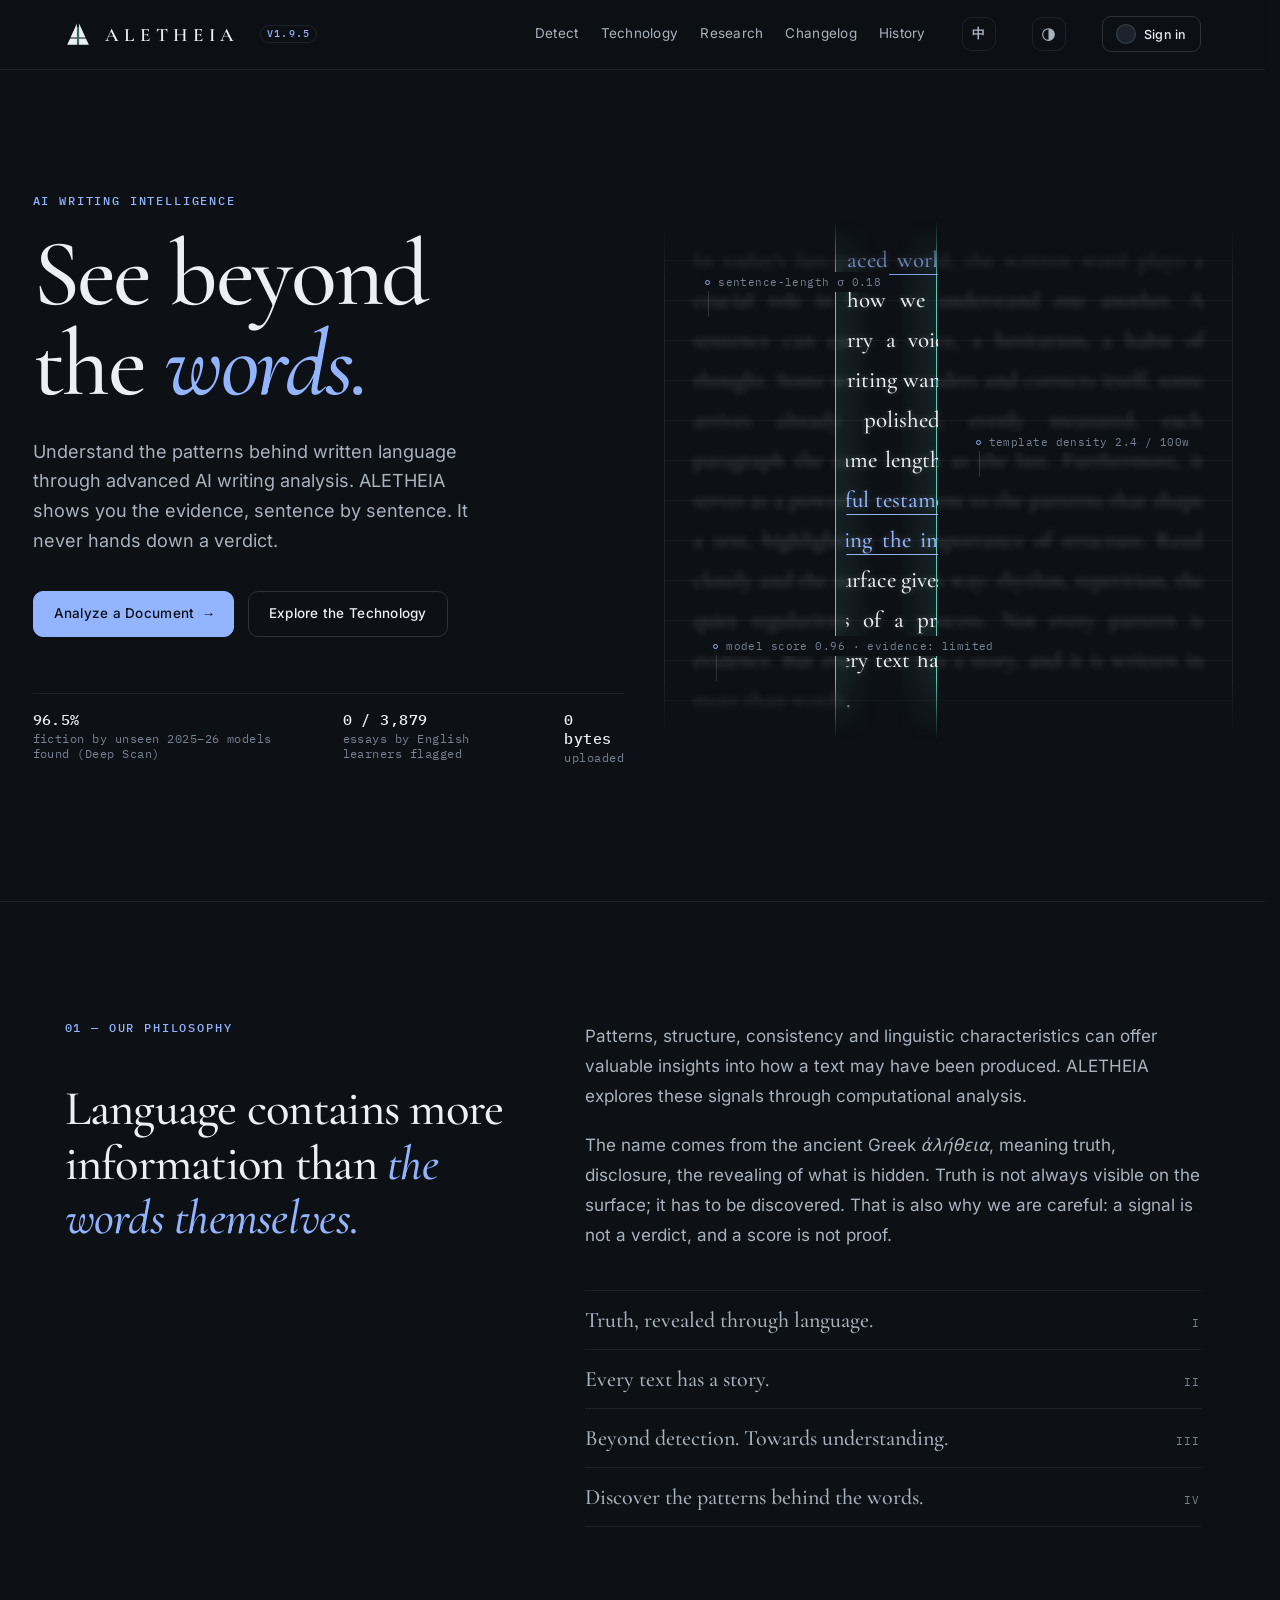
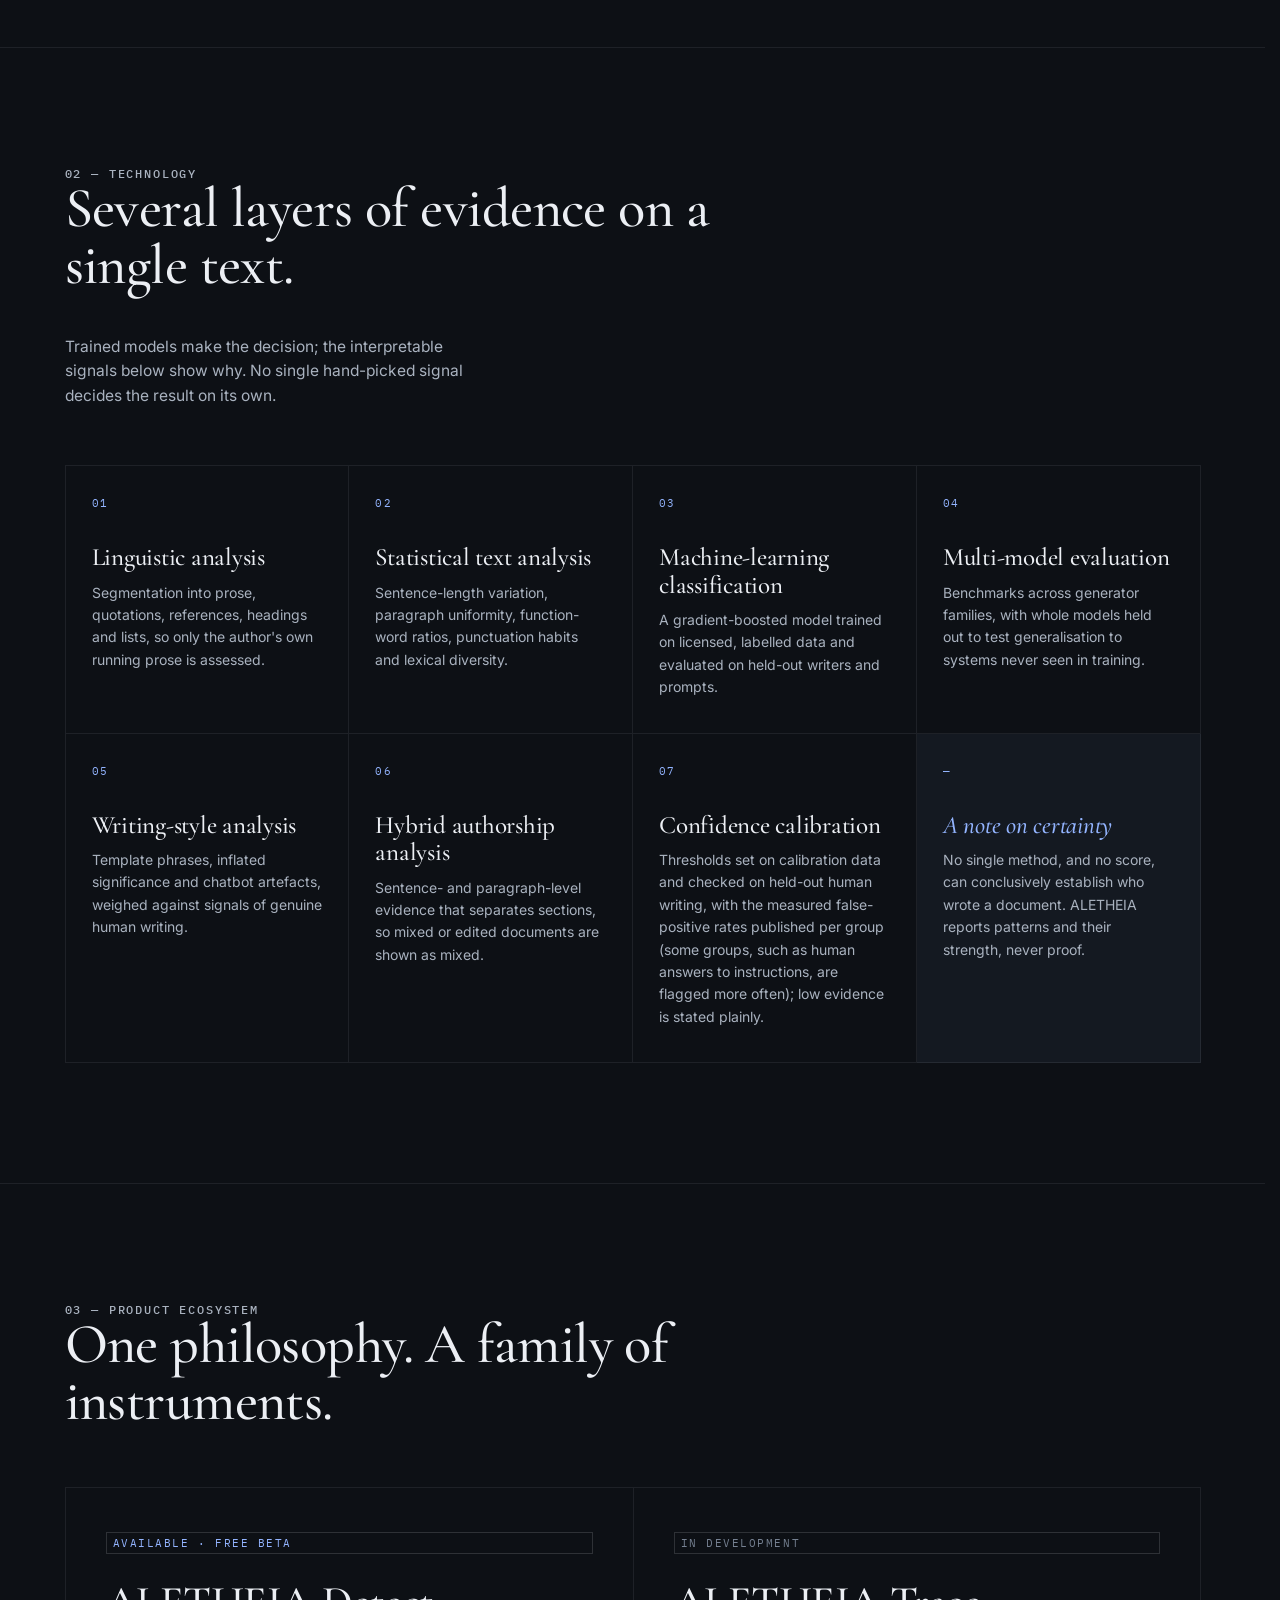
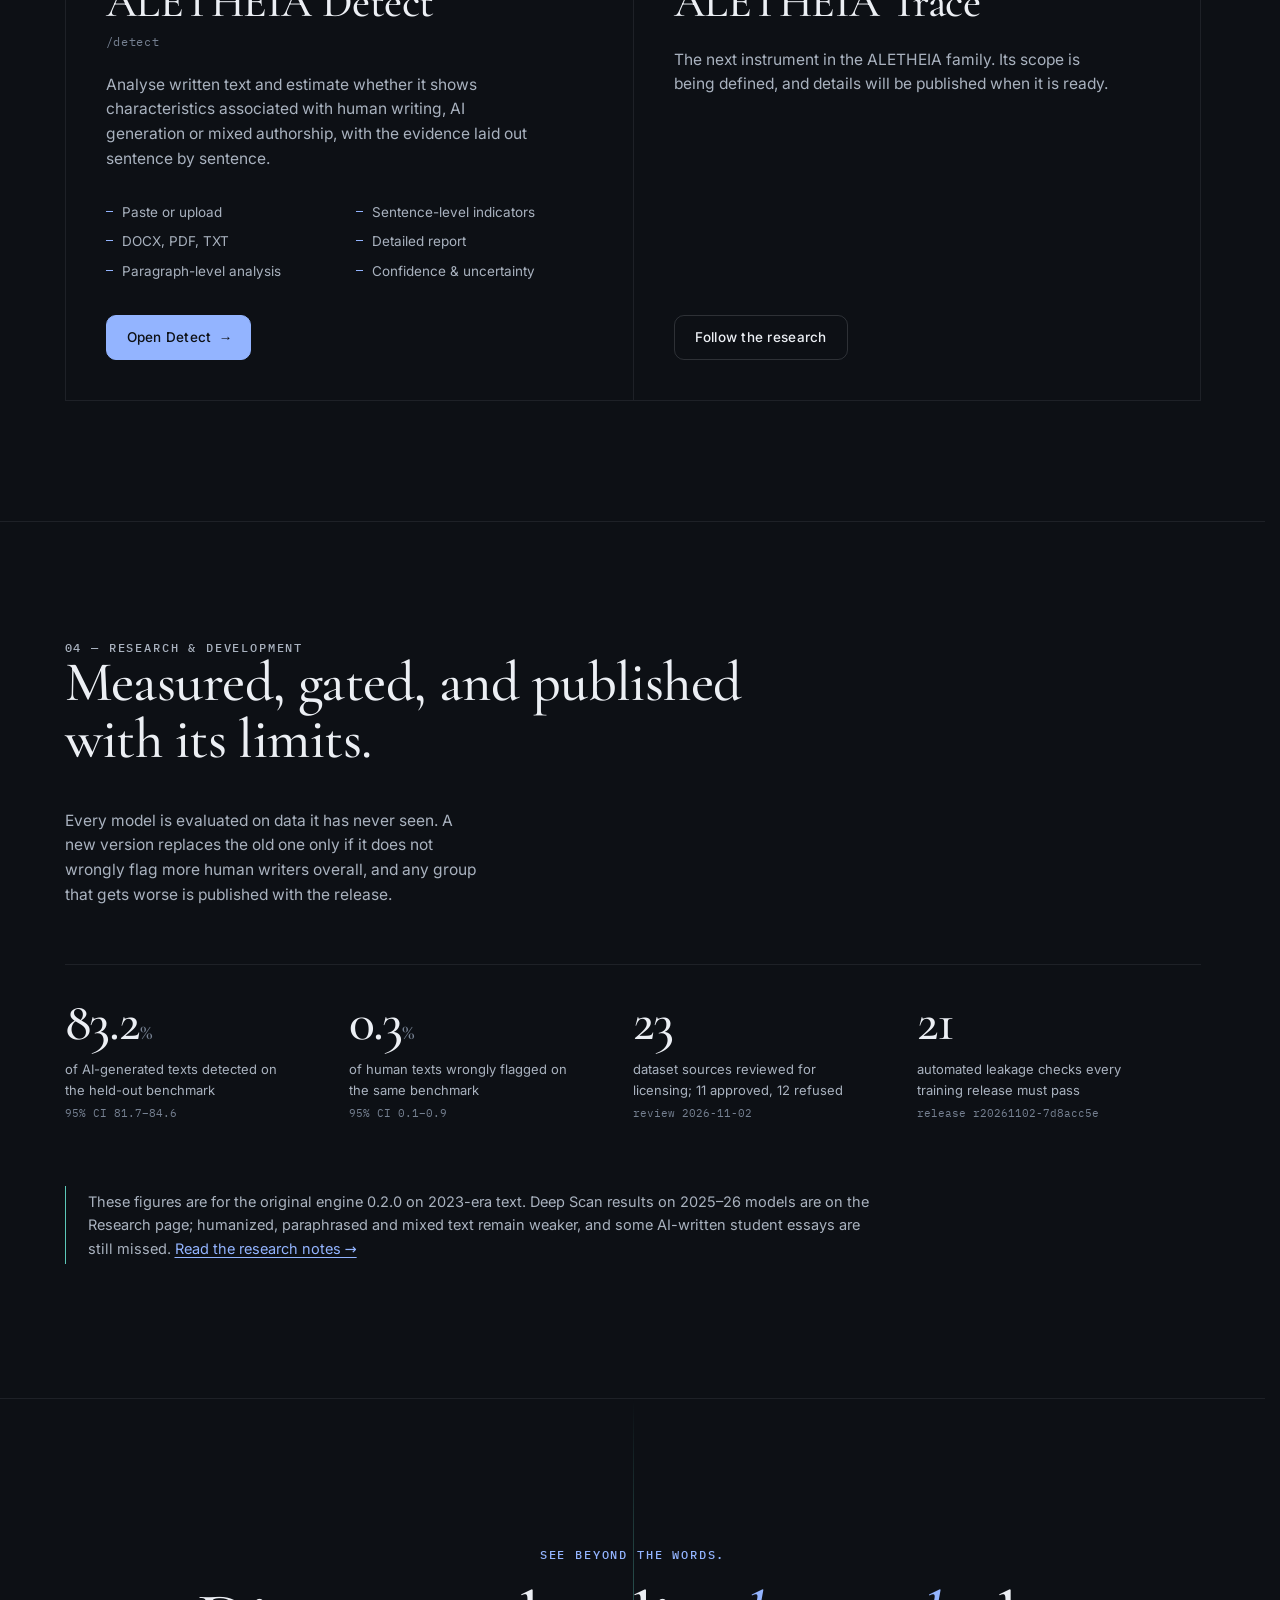
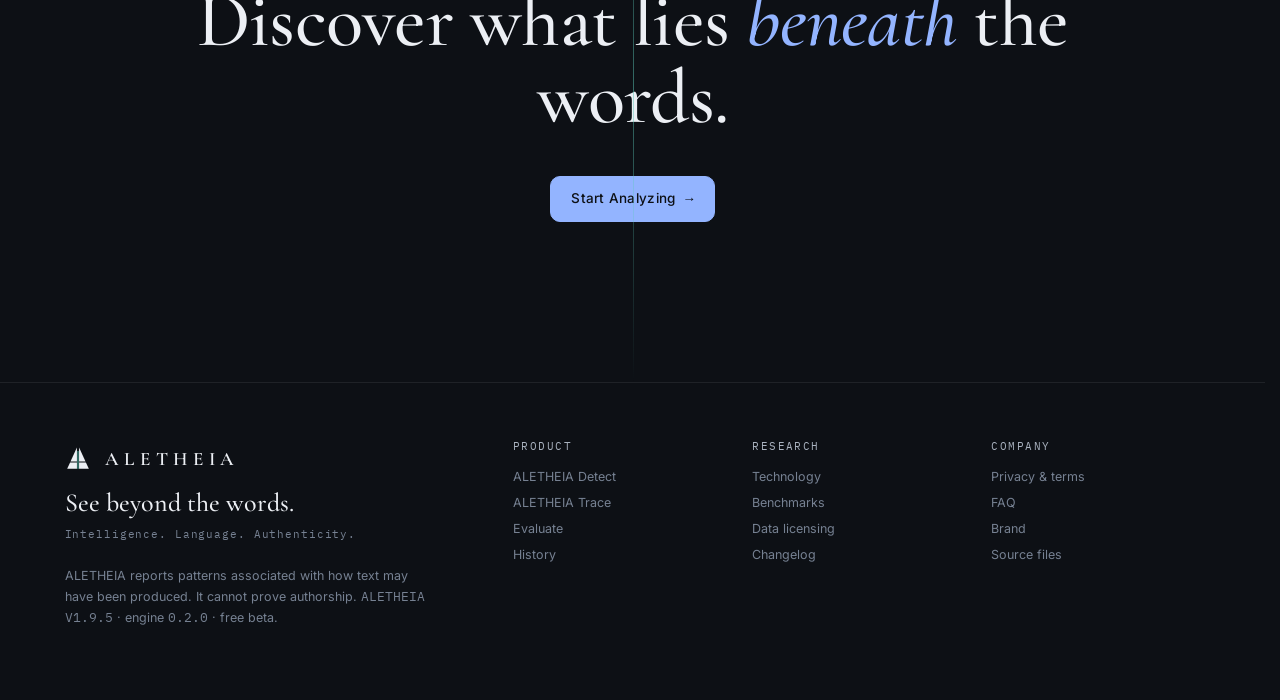
==== commit 097f26b2: "V1.9.5: segment model seg-1.0 (science writing) New AI-percentage model seg-1.0 (thresholds unchange" ====
--- a/index.html
+++ b/index.html
@@ -454,7 +454,7 @@
 <body>
 <header class="top">
   <div class="wrap">
-    <a class="brand" href="#home" aria-label="ALETHEIA home"><svg viewBox="0 0 48 48" aria-hidden="true"><path d="M22.0 4.5 L10.152 30.5 L22.0 30.5 Z" fill="currentColor"/><path d="M9.423 32.1 L4 44 L22.0 44 L22.0 32.1 Z" fill="currentColor"/><path d="M26.000 4.5 L37.848 30.5 L26.000 30.5 Z" fill="currentColor"/><path d="M38.577 32.1 L44.000 44 L26.000 44 L26.000 32.1 Z" fill="currentColor"/><rect x="23.1" y="11" width="1.8" height="33" style="fill:var(--beam)"/></svg><span>ALETHEIA</span><small class="vbadge">V1.9.4</small></a>
+    <a class="brand" href="#home" aria-label="ALETHEIA home"><svg viewBox="0 0 48 48" aria-hidden="true"><path d="M22.0 4.5 L10.152 30.5 L22.0 30.5 Z" fill="currentColor"/><path d="M9.423 32.1 L4 44 L22.0 44 L22.0 32.1 Z" fill="currentColor"/><path d="M26.000 4.5 L37.848 30.5 L26.000 30.5 Z" fill="currentColor"/><path d="M38.577 32.1 L44.000 44 L26.000 44 L26.000 32.1 Z" fill="currentColor"/><rect x="23.1" y="11" width="1.8" height="33" style="fill:var(--beam)"/></svg><span>ALETHEIA</span><small class="vbadge">V1.9.5</small></a>
     <nav class="links">
       <a href="#detect" data-p="detect">Detect</a><a href="#technology" data-p="technology">Technology</a><a href="#research" data-p="research">Research</a><a href="#changelog" data-p="changelog">Changelog</a><a href="#history" data-p="history">History</a>
     </nav>
@@ -623,13 +623,13 @@
 <!-- ================= DETECT ================= -->
 <main class="page" id="p-detect">
   <div class="wrap">
-    <div class="page-head"><p class="eyebrow">ALETHEIA Detect · V1.9.4 free beta</p><h1>Analyze a document.</h1>
+    <div class="page-head"><p class="eyebrow">ALETHEIA Detect · V1.9.5 free beta</p><h1>Analyze a document.</h1>
       <p>Paste text or upload a file. Analysis runs entirely in your browser, so your document never leaves your device. English prose only; at least 80 words (150 for an AI percentage), 300+ recommended.</p></div>
     <div class="modelbar" id="modelBar"><span class="mb-l">Model</span>
       <div class="mb-seg" role="radiogroup" aria-label="Model version">
-        <button class="on" data-model="current" role="radio" aria-checked="true">Current<small>seg-0.9 · latest training</small></button><button data-model="seg07" role="radio" aria-checked="false">Previous<small>seg-0.7 · before the latest training</small></button><button data-model="seg06" role="radio" aria-checked="false">Older<small>seg-0.6 · V1.3 to V1.8.1</small></button>
+        <button class="on" data-model="current" role="radio" aria-checked="true">Current<small>seg-1.0 · latest training</small></button><button data-model="seg07" role="radio" aria-checked="false">Previous<small>seg-0.9 · V1.8.7 to V1.9.4</small></button><button data-model="seg06" role="radio" aria-checked="false">Older<small>seg-0.6 · V1.3 to V1.8.1</small></button>
       </div>
-      <span class="mb-n">Switch to an earlier model to compare results. Thresholds are identical; since V1.8.7 the current model also blanks out topic words, the other two do not. Only Deep Scan and Supreme use these models.</span></div>
+      <span class="mb-n">Switch to an earlier model to compare results. Thresholds are identical; the current and previous models blank out topic words, the older one does not. Only Deep Scan and Supreme use these models.</span></div>
     <section id="inputSection">
       <div class="workbench">
         <div class="tabs" role="tablist">
@@ -902,7 +902,7 @@
     </div>
     <p>A dataset's own licence is not enough: we also check where its human text came from. Datasets built from scraped news, reviews, essays or forum posts are kept in a quarantine area until their source rights are cleared, even when the dataset itself is MIT or CC BY. Every import re-checks the licence, records checksums and versions, keeps per-record attribution, and never turns an unknown label into "human" or "AI". Human-only corpora are limited to text written before 30 November 2022.</p>
     <h2>The promotion gate</h2>
-    <p>A model is promoted only if none of its training texts appear in the evaluation data and at most 1% of human texts are flagged overall. Any writer group that gets worse, or that is flagged more than 2% of the time, is published with the release (V1.9.2: human answers to instructions, 10 of 65).</p>
+    <p>A model is promoted only if none of its training texts appear in the evaluation data and at most 1% of human texts are flagged overall. Any writer group that gets worse, or that is flagged more than 2% of the time, is published with the release (V1.9.5: human answers to instructions, 11 of 65, 17%).</p>
     <table class="sig"><tr><th>Candidate</th><th>Decision</th><th>Why</th></tr>
       <tr><td class="mono">v0.2.0</td><td><span class="tag strong">Rejected</span></td><td>864 evaluation texts overlapped its training data, so the evaluation would be inflated.</td></tr>
       <tr><td class="mono">v0.3.0</td><td><span class="tag strong">Rejected</span></td><td>Human FPR 1.36% (3 of 220; 95% CI 0.46–3.93%) exceeds the 1% limit. Production is unchanged.</td></tr></table>
@@ -1069,7 +1069,7 @@
     </div>
     <p>数据集自己的许可不够：我们还检查其中人写文本的来源。由抓取的新闻、评论、作文或论坛帖子构成的数据集，即使数据集本身是 MIT 或 CC BY，在来源版权理清之前也放在隔离区。每次导入都会重新检查许可、记录校验和与版本、保留逐条署名，并且从不把未知标签当作"人写"或"AI"。纯人写语料只用 2022 年 11 月 30 日之前写的文本。</p>
     <h2>上线门槛</h2>
-    <p>一个模型只有在以下条件都满足时才会上线：它的训练文本没有出现在评估数据中，整体误判的人写文本不超过 1%。任何变差的写作群体，或误判超过 2% 的群体，都会随版本公布（V1.9.2：人写的指令回答，65 篇中 10 篇）。</p>
+    <p>一个模型只有在以下条件都满足时才会上线：它的训练文本没有出现在评估数据中，整体误判的人写文本不超过 1%。任何变差的写作群体，或误判超过 2% 的群体，都会随版本公布（V1.9.5：人写的指令回答，65 篇中 11 篇，17%）。</p>
     <table class="sig"><tr><th>候选版本</th><th>决定</th><th>原因</th></tr>
       <tr><td class="mono">v0.2.0</td><td><span class="tag strong">否决</span></td><td>864 篇评估文本与其训练数据重叠，评估结果会虚高。</td></tr>
       <tr><td class="mono">v0.3.0</td><td><span class="tag strong">否决</span></td><td>人写误判率 1.36%（220 篇中 3 篇；95% 置信区间 0.46–3.93%）超过 1% 的上限。线上版本不变。</td></tr></table>
@@ -1110,7 +1110,28 @@
 <div class="en-v">
   <div class="page-head"><p class="eyebrow">Changelog</p><h1>Every update since V1.0.</h1><p>Newest first. Each entry says what changed, why, and what it means for your results. Numbers come from test texts the model never saw, unless stated; small samples are marked.</p></div>
   <div class="content changelog">
-  <h2>V1.9 (11–18 November 2026)</h2>
+  <h2>V1.9 (11–25 November 2026)</h2>
+  <div class="cl"><h3>V1.9.5 <span>25 Nov 2026 · new AI-percentage model (seg-1.0): catches more AI-written science work</span></h3><ul>
+    <li><b>New model seg-1.0 behind the AI percentage</b> (Deep Scan and Supreme). The thresholds are the same as in V1.9.2, and the whole-document and short-text scores are unchanged.</li>
+    <li><b>What we added to training.</b> About 3,000 AI-written science reports, practical logbooks, short answers and essays that we generated ourselves, on our own computer, with three open models (IBM Granite 3.3 2B, Qwen3 1.7B and SmolLM2 1.7B, all Apache-2.0). To stop real science writing from being flagged more often, we also added about 2,400 sections of human science writing from iGEM 2022 team wikis (CC BY 4.0, written before ChatGPT was released).</li>
+    <li><b>AI text, on test sets never used for training</b> (share of documents reaching 20% at the General level, seg-0.9 → seg-1.0):
+      <ul>
+        <li>Science reports, logbooks and short answers from the same open models, on topics not used in training: 23% → 36% of 108 documents (18 of them too short to score; of the 90 scored, 28% → 43%). All 900 test documents from these models (46 too short to score): 56% → 74%.</li>
+        <li>School tasks written by Gemini (150 documents, 49 of them too short to score; never trained on): 21% → 27%. At the High level, Gemini science lab reports: 2 → 14 of 48.</li>
+        <li>Student tasks written by GPT (two sets of 120): 86% → 90% and 86% → 88%.</li>
+        <li>Our usual held-out AI set: 305 → 306 of 546. Humanities essays on topics not used in training: 10 → 12 of 20.</li>
+      </ul></li>
+    <li><b>Human text</b> (documents reaching 20%):
+      <ul>
+        <li>Held-out human documents: 11 → 12 of 1,680 at General (11 of the 12 are human answers to instructions, the weakest group), 30 → 27 at High, 45 → 39 at Very high.</li>
+        <li>PERSUADE student essays: 0 of 994 with both models. Human science texts: 2 → 1 of 82 at General. iGEM test sections: 1 → 0 of 721.</li>
+        <li>A separate calibration set not used for training (5,221 human documents; 31 of them duplicate training texts, none flagged): 4 → 6 at General, 87 → 87 at High.</li>
+      </ul></li>
+    <li><b>Where it got slightly worse.</b> Outside science, AI recall dipped a little: on the calibration set 63.8% → 62.8% of AI documents reached 20% at General, and open-model humanities essays 113 → 109 of 119.</li>
+    <li><b>Still weak.</b> AI-written science is still missed more often than AI-written essays. Most AI science short answers and practical logbooks written by Gemini are still not flagged. Fixing this needs much more human science writing at school level, which we are collecting.</li>
+    <li><b>Model switch.</b> “Previous” is now seg-0.9 (the model from V1.8.7 to V1.9.4); seg-0.7 is no longer offered. “Older” is still seg-0.6.</li>
+    <li><b>How optimistic these numbers are.</b> Some of the held-out sets were also used to choose thresholds in earlier releases, so the figures for them are optimistic; the same sets were also used to choose between five candidate models in this release. The student-mode figures and the evidence-tier rates in the report were measured with seg-0.9 and have not yet been re-measured; the report now says so. Two older donations that were labelled AI were added to our test set; neither is used for training.</li>
+  </ul></div>
   <div class="cl"><h3>V1.9.4 <span>18 Nov 2026 · clearer results for short texts, faster first load</span></h3><ul>
     <li><b>Short texts no longer show “detected as AI” without a number.</b> With 80–149 words of prose (quotations, headings and lists are not counted), ALETHEIA gives a whole-document score but no AI percentage. The result used to show “-- detected as AI” in bold, which could be read as an AI verdict. It now says “No AI percentage”, gives the 150-word minimum and the number of words found, and says that the whole-document score still applies. Segment highlights and the segment list are no longer shown for these texts, because they are not counted. The PDF report, the copied report and annotated Word files say the same. Example from our tests: a 232-word passage with 126 words of quoted dialogue leaves 106 words of prose.</li>
     <li><b>The word counter warns earlier.</b> Between 80 and 149 words it now says that an AI percentage needs 150. It counts every word in the box; quotations, headings and lists are only left out during the scan, so a text with long quotations can still fall short, and the result then says so.</li>
@@ -1236,7 +1257,28 @@
 <div class="zh-v" lang="zh-CN">
   <div class="page-head"><p class="eyebrow">更新日志</p><h1>V1.0 以来的每一次更新。</h1><p>最新的在最上面。每一条都写明改了什么、为什么改，以及对你的结果意味着什么。除非另有说明，数字都来自模型从未见过的测试文本；样本很小的会标出来。</p></div>
   <div class="content changelog">
-  <h2>V1.9（2026 年 11 月 11–18 日）</h2>
+  <h2>V1.9（2026 年 11 月 11–25 日）</h2>
+  <div class="cl"><h3>V1.9.5 <span>2026 年 11 月 25 日 · 新的 AI 百分比模型（seg-1.0）：能抓到更多 AI 写的理科作业</span></h3><ul>
+    <li><b>AI 百分比换成了新模型 seg-1.0</b>（深度扫描和 Supreme）。阈值和 V1.9.2 相同，全文得分和短文本得分没有变化。</li>
+    <li><b>训练里加了什么。</b>约 3,000 篇 AI 写的理科报告、实验日志、简答和作文，是我们在自己的电脑上用三个开源模型生成的（IBM Granite 3.3 2B、Qwen3 1.7B、SmolLM2 1.7B，均为 Apache-2.0 授权）。为了不让真人写的理科文字更容易被误判，我们同时加入了约 2,400 段来自 iGEM 2022 团队维基的真人理科写作（CC BY 4.0 授权，写于 ChatGPT 发布之前）。</li>
+    <li><b>AI 文本，在从未用于训练的测试集上</b>（通用档下达到 20% 的文档比例，seg-0.9 → seg-1.0）：
+      <ul>
+        <li>同样三个开源模型写的理科报告、实验日志和简答，题目都没有在训练中出现过：108 篇中 23% → 36%（其中 18 篇太短无法评分；只算能评分的 90 篇是 28% → 43%）。这三个模型的全部 900 篇测试文档（46 篇太短无法评分）：56% → 74%。</li>
+        <li>Gemini 写的学校作业（150 篇，其中 49 篇太短无法评分；从未用于训练）：21% → 27%。高档下 Gemini 写的理科实验报告：48 篇中 2 → 14 篇。</li>
+        <li>GPT 写的学生作业（两组各 120 篇）：86% → 90%，以及 86% → 88%。</li>
+        <li>我们常用的留出 AI 测试集：546 篇中 305 → 306 篇。训练中没出现过的题目的文科作文：20 篇中 10 → 12 篇。</li>
+      </ul></li>
+    <li><b>真人文本</b>（达到 20% 的文档数）：
+      <ul>
+        <li>留出的真人文档：通用档 1,680 篇中 11 → 12 篇（12 篇里有 11 篇是真人按指令写的回答，这是最容易误判的一类），高档 30 → 27 篇，极高档 45 → 39 篇。</li>
+        <li>PERSUADE 学生作文：两个模型都是 994 篇中 0 篇。真人理科文本：通用档 82 篇中 2 → 1 篇。iGEM 测试段落：721 段中 1 → 0 段。</li>
+        <li>一个没有用于训练的独立校准集（5,221 篇真人文档；其中 31 篇与训练文本重复，都没有被标出）：通用档 4 → 6 篇，高档 87 → 87 篇。</li>
+      </ul></li>
+    <li><b>稍微变差的地方。</b>理科以外，AI 检出率略有下降：在校准集上，通用档达到 20% 的 AI 文档从 63.8% 降到 62.8%；开源模型写的文科作文从 119 篇中 113 篇降到 109 篇。</li>
+    <li><b>仍然薄弱的地方。</b>AI 写的理科内容仍然比 AI 写的作文更容易漏掉。Gemini 写的理科简答和实验日志大多数仍然没有被标出。要解决这个问题，需要多得多的中学水平真人理科写作，我们正在收集。</li>
+    <li><b>模型开关。</b>“上一版”现在是 seg-0.9（V1.8.7 至 V1.9.4 使用的模型），不再提供 seg-0.7。“更早”仍是 seg-0.6。</li>
+    <li><b>这些数字有多乐观。</b>部分留出测试集在以前的版本中也被用来选阈值，所以这些集上的数字偏乐观；本版也用这些集在五个候选模型之间做了选择。报告里学生模式的数字和证据分档比例都是用 seg-0.9 测的，还没有重新测量；报告里现在会注明。两份以前收到、标为 AI 的捐赠文本加入了我们的测试集，都没有用于训练。</li>
+  </ul></div>
   <div class="cl"><h3>V1.9.4 <span>2026 年 11 月 18 日 · 短文本的结果更清楚，首次打开更快</span></h3><ul>
     <li><b>短文本不再显示没有数字的“被检测为 AI”。</b>正文只有 80–149 词时（引文、标题和列表不计入），ALETHEIA 能给出全文得分，但给不出 AI 百分比。以前结果会用粗体显示“-- 被检测为 AI”，容易被误读成 AI 判定。现在会显示“没有 AI 百分比”，写明需要 150 词、这篇实际有多少词，并说明下面的全文得分仍然适用。这类文本也不再显示片段标注和片段列表，因为它们并不计入。PDF 报告、复制的报告和带标注的 Word 文件也同样处理。测试中的例子：一段 232 词的文字，其中 126 词是引号里的对话，只剩 106 词正文。</li>
     <li><b>字数提示更早。</b>输入 80 到 149 词时，会提示 AI 百分比需要 150 词。字数统计包括框里的所有词；引文、标题和列表要到扫描时才会排除，所以引文很多的文字仍可能不够，这时结果会说明原因。</li>
@@ -1381,7 +1423,7 @@
     <p>An ALETHEIA result is not evidence of misconduct and must not be the sole basis for any academic or employment decision.</p>
     <h2>Terms of use (free beta)</h2>
     <ul>
-      <li>ALETHEIA V1.9.4 is a free research beta, provided as is, without warranty of any kind. Results can be wrong in both directions.</li>
+      <li>ALETHEIA V1.9.5 is a free research beta, provided as is, without warranty of any kind. Results can be wrong in both directions.</li>
       <li>Use it to start a conversation, not to end one: look at drafts, notes and version history, and talk to the writer.</li>
       <li>Only analyse text you are allowed to share with yourself: your own writing, or writing you have a legitimate reason to review.</li>
       <li>The detection models were trained on research datasets whose upstream rights are still under review; a paid version will be retrained on cleared data.</li>
@@ -1412,7 +1454,7 @@
     <p>ALETHEIA 的结果不是不当行为的证据，不能作为任何学术或雇佣决定的唯一依据。</p>
     <h2>使用条款（免费测试版）</h2>
     <ul>
-      <li>ALETHEIA V1.9.4 是免费的研究测试版，按现状提供，不作任何担保。结果在两个方向上都可能出错。</li>
+      <li>ALETHEIA V1.9.5 是免费的研究测试版，按现状提供，不作任何担保。结果在两个方向上都可能出错。</li>
       <li>用它来开启一次对话，而不是结束对话：看看草稿、笔记和版本历史，并和作者谈谈。</li>
       <li>只分析你有权查看的文本：你自己写的，或你有正当理由审阅的文本。</li>
       <li>检测模型用研究数据集训练，这些数据集的上游版权仍在审查中；付费版将用已获许可的数据重新训练。</li>
@@ -1482,8 +1524,8 @@
 </div></footer>
 <div class="tip" id="tip"></div>
 <script>try{var t=localStorage.getItem("aletheia.theme");if(t)document.documentElement.dataset.theme=t;}catch(e){}</script>
-<script src="model.js?v=1.9.4"></script>
-<script src="engine.js?v=1.9.4"></script>
+<script src="model.js?v=1.9.5"></script>
+<script src="engine.js?v=1.9.5"></script>
 <script>
 (function(){
 "use strict";
@@ -1561,7 +1603,7 @@
 }
 $$(".tabs [data-tab]").forEach(b => b.addEventListener("click", () => setTab(b.dataset.tab)));
 let currentFile = null, currentMeta = {};
-const BUILD = "1.9.4"; // appended to script URLs so browsers fetch new models after an update
+const BUILD = "1.9.5"; // appended to script URLs so browsers fetch new models after an update
 { const va = document.getElementById("verApp"); if (va) va.textContent = "ALETHEIA V" + BUILD; }
 function setFile(name){ currentFile = name; if (!name) currentMeta = {}; $("#filechip").style.display = name ? "flex" : "none"; $("#filename").textContent = name ? "📄 " + name + " · text extracted, review or edit below" : ""; }
 $("#clearFile").addEventListener("click", () => { setFile(null); input.value=""; updateCount(); });
@@ -1818,14 +1860,14 @@
   deepAbort = new AbortController();
   try {
     await ensureDeep(level === "supreme");
-    const mSrc = { seg07: ["AletheiaDeepModelLegacy", "deep_model_v182.js"], seg06: ["AletheiaDeepModelSeg06", "deep_model_seg06.js"] }[modelSel];
+    const mSrc = { seg07: ["AletheiaDeepModelLegacy", "deep_model_seg09.js"], seg06: ["AletheiaDeepModelSeg06", "deep_model_seg06.js"] }[modelSel];
     if (mSrc && !window[mSrc[0]]) { st.textContent = "Loading the earlier model…"; await loadScript(mSrc[1] + "?v=" + BUILD); }
     if (modelSel === "current" && !window.AletheiaDeepModelSeg06) { st.textContent = "Loading the cross-check model…"; try { await loadScript("deep_model_seg06.js?v=" + BUILD); } catch (e) {} }
     const R = await window.AletheiaDeep.run(input.value, { level, student: studentOn(), sensitive: sensitiveOn(), model: modelSel, crossCheck: modelSel === "current", signal: deepAbort.signal,
       onProgress: (p) => { st.textContent = p.stage; bar.style.width = Math.max(1, Math.round(p.frac * 100)) + "%"; } });
     if (R.status !== "ok") { render(R.base); return; }
     R.model = modelSel; const A = adaptDeep(R); last = A; lastDeep = R;
-    render(A); renderDeepPanel(R, level); saveHistory(Object.assign({}, A, { category: A.category + " · " + R.levelLabel + (modelSel === "seg07" ? " · seg-0.7" : modelSel === "seg06" ? " · seg-0.6" : ""), aipct: R.coverage ? R.coverage.display : null }));
+    render(A); renderDeepPanel(R, level); saveHistory(Object.assign({}, A, { category: A.category + " · " + R.levelLabel + (modelSel === "seg07" ? " · seg-0.9" : modelSel === "seg06" ? " · seg-0.6" : ""), aipct: R.coverage ? R.coverage.display : null }));
     if (level === "supreme") await buildPdf(R);
   } catch (e) {
     if (e && e.message === "cancelled") showMsg("Deep Scan cancelled.", "info");
@@ -2004,7 +2046,7 @@
     C: b("Weak: only the current model; nothing else backs it up", "弱：只有当前模型，没有其他证据支持"),
     none: b("No AI result at this level", "此级别没有 AI 结论") }[E.tier];
   const LV = { General: ["General", "通用"], High: ["High", "高"], VH: ["Very high", "极高"] };
-  const cal = E.cal ? `<div class="covnote">${b(`In our validation set (${LV[E.cal.level][0]} level; ${E.cal.nh.toLocaleString("en")} human and ${E.cal.na} AI documents), ${E.cal.kh} human documents (${E.cal.human}) and ${E.cal.ka} AI documents (${E.cal.ai}) ended up in this tier. These rates come from our own test sets and may be lower or higher on other writing.`, `在我们的验证样本里（${LV[E.cal.level][1]}档；人写 ${E.cal.nh.toLocaleString("en")} 篇、AI ${E.cal.na} 篇），有 ${E.cal.kh} 篇人写文档（${E.cal.human}）和 ${E.cal.ka} 篇 AI 文档（${E.cal.ai}）落在这一档。这些比例来自我们自己的测试集，换成别的文章可能更高或更低。`)}</div>` : E.tier !== "none" ? `<div class="covnote">${b("The tier rates were measured at the General, High and Very high levels with the cross-check on, so they are not shown for this setting.", "分档比例是在通用、高、极高三档并开启交叉验证时测得的，这个设置下不显示。")}</div>` : "";
+  const cal = E.cal ? `<div class="covnote">${b(`In our validation set (${LV[E.cal.level][0]} level; ${E.cal.nh.toLocaleString("en")} human and ${E.cal.na} AI documents), ${E.cal.kh} human documents (${E.cal.human}) and ${E.cal.ka} AI documents (${E.cal.ai}) ended up in this tier (measured with seg-0.9, the model before V1.9.5). These rates come from our own test sets and may be lower or higher on other writing.`, `在我们的验证样本里（${LV[E.cal.level][1]}档；人写 ${E.cal.nh.toLocaleString("en")} 篇、AI ${E.cal.na} 篇），有 ${E.cal.kh} 篇人写文档（${E.cal.human}）和 ${E.cal.ka} 篇 AI 文档（${E.cal.ai}）落在这一档（用 V1.9.5 之前的 seg-0.9 测得）。这些比例来自我们自己的测试集，换成别的文章可能更高或更低。`)}</div>` : E.tier !== "none" ? `<div class="covnote">${b("The tier rates were measured at the General, High and Very high levels with the cross-check on, so they are not shown for this setting.", "分档比例是在通用、高、极高三档并开启交叉验证时测得的，这个设置下不显示。")}</div>` : "";
   const fired = (E.style || []).filter(x => x.fired);
   const ZL = { phrase: "常见 AI 套话（如“值得注意的是”“起着关键作用”）", lex: "AI 常用词密度高", opener: "很多句子用套路过渡词开头（However、Moreover、Overall）", transition: "过渡词比例高", cv: "句子长短异常均匀" };
   const rows = [
@@ -2023,7 +2065,7 @@
   const covHtml = cv ? `<div class="covbox"><div class="covpct"${cv.reportable ? "" : ' aria-hidden="true"'}>${esc(cv.display)}</div><div>${cv.reportable ? `<b>detected as AI</b> · ${cv.runs.length} highlighted segment${cv.runs.length === 1 ? "" : "s"} (teal underline in the text above)` : `<b>No AI percentage</b> · <span>The AI percentage needs at least ${cv.minWords || 150} words of prose (found ${cv.qualifyingWords}). The whole-document score below still applies.</span>`}
       ${!cv.reportable ? "" : `<div class="covnote">${cv.sensitive ? `${cv.displayStrong} at the student threshold (teal); the rest of this figure is amber screening leads: places to look, not evidence.` : cv.student ? "Share of prose in segments that look AI-generated, at the student-assignment threshold." : "Share of prose in segments that look AI-generated."}</div>`}<details class="covmore"><summary>How to read this</summary><p>Share of qualifying words in overlapping ~${cv.W}-word segments that the segment model scores as AI-generated. 1–19% is shown as *% because false positives are more likely there. ${cv.sensitive ? `High-sensitivity screening: ${cv.displayStrong} at the student-assignment threshold (teal); amber segments are screening leads that only this setting counts. About 1 in 100 human student essays reaches 20% here, so check amber passages against drafts and notes before drawing any conclusion. ` : ""}${cv.student ? "Student-assignment thresholds: calibrated on human student essays only, so that at most 1% of each group reaches 20%. Do not use them for other kinds of writing." : cv.studentRequested ? `Student-assignment mode needs at least ${cv.studentMinWords} words of prose, so the standard thresholds were used.` : "Calibrated so that at most 1% of human documents in each test group reach 20%."}</p></details></div></div>` : "";
   const whyHtml = cv && cv.why && cv.why.length ? `<div class="whybox"><b>Wording that raised the score</b><div class="whyw">${cv.why.map(w => `<span class="whyc">${esc(w.t)}<small>${w.n}×</small></span>`).join("")}</div><div class="covnote">In our samples these words appear in AI-written text at least twice as often as in human writing, and they pulled the highlighted segments’ scores up. People use them too, so this shows where the model is looking, not who wrote the text.</div></div>` : "";
-  P.innerHTML = `<p class="sec-k">01 · Result · ${esc(R.levelLabel)}</p>${R.model === "seg07" ? `<div class="legacybar"><b>Previous model</b><span>This result comes from the model used before the latest training (seg-0.7). Switch back to the current model at the top of the page to compare.</span></div>` : R.model === "seg06" ? `<div class="legacybar"><b>Older model</b><span>This result comes from the older seg-0.6 model, used from V1.3 to V1.8.1. Switch back to the current model at the top of the page to compare.</span></div>` : ""}${covHtml}${evHtml(R)}${whyHtml}<h2 style="margin-top:18px">Whole-document score ${Math.round(R.deepScore * 100)}<span style="font-size:18px;color:var(--fg-3)"> / 100</span></h2>
+  P.innerHTML = `<p class="sec-k">01 · Result · ${esc(R.levelLabel)}</p>${R.model === "seg07" ? `<div class="legacybar"><b>Previous model</b><span>This result comes from the model used from V1.8.7 to V1.9.4 (seg-0.9). Switch back to the current model at the top of the page to compare.</span></div>` : R.model === "seg06" ? `<div class="legacybar"><b>Older model</b><span>This result comes from the older seg-0.6 model, used from V1.3 to V1.8.1. Switch back to the current model at the top of the page to compare.</span></div>` : ""}${covHtml}${evHtml(R)}${whyHtml}<h2 style="margin-top:18px">Whole-document score ${Math.round(R.deepScore * 100)}<span style="font-size:18px;color:var(--fg-3)"> / 100</span></h2>
     <p class="sub">90% bootstrap interval ${Math.round(R.ci[0] * 100)}–${Math.round(R.ci[1] * 100)} · verdict stable in ${Math.round(R.stability * 100)}% of ${R.bootstrap.full} re-analyses · ${(R.elapsedMs / 1000).toFixed(1)} s</p>
     <details class="mdet"><summary>Model details</summary><div class="metric-grid" style="margin-top:10px"><div class="metric"><div class="k">Standard model</div><div class="v">${pct(R.pGbm)}</div></div><div class="metric"><div class="k">n-gram model</div><div class="v">${pct(R.pNgram)}</div></div>${R.pGeneral != null ? `<div class="metric"><div class="k">General-writing model</div><div class="v">${pct(R.pGeneral)}</div></div>` : ""}
     <div class="metric"><div class="k">Combined</div><div class="v">${pct(R.deepScore)}</div></div><div class="metric"><div class="k">Flag threshold</div><div class="v">${pct(R.thresholds.high)}</div></div></div></details>
@@ -2422,8 +2464,8 @@
 "Below the review threshold.":"低于复核阈值。","Above the review threshold.":"高于复核阈值。","Review range.":"复核区间。",
 "Signal family":"信号类型","Measured":"测量值","Effect on score":"对分数的影响","Strength":"强度","Toward human-like":"偏向人写","Toward AI-like":"偏向 AI","Neutral":"中性","Info only":"仅供参考","moderate":"中等","weak":"弱","strong":"强","ineffective":"无效",
 "Para":"段落","Δ score":"分数变化","Opening":"开头","Paragraphs that move the result most":"对结果影响最大的段落",
-"Wording typical of AI text":"典型的 AI 用词","Model":"模型","Current":"当前","Previous":"上一版","seg-0.9 · latest training":"seg-0.9 · 最新一次训练","seg-0.7 · before the latest training":"seg-0.7 · 最新训练之前","Model version":"模型版本",
-"Switch to an earlier model to compare results. Thresholds are identical; since V1.8.7 the current model also blanks out topic words, the other two do not. Only Deep Scan and Supreme use these models.":"切换到更早的模型，用来对比结果。阈值完全相同；自 V1.8.7 起，当前模型还会清空题目词，其余两个不会。只有深度扫描和 Supreme 使用这些模型。","Older":"更早","seg-0.6 · V1.3 to V1.8.1":"seg-0.6 · V1.3 至 V1.8.1","Older model":"更早的模型","This result comes from the older seg-0.6 model, used from V1.3 to V1.8.1. Switch back to the current model at the top of the page to compare.":"这个结果来自更早的 seg-0.6 模型（V1.3 至 V1.8.1 使用）。要对比的话，请在页面顶部切回当前模型。","Loading the earlier model…":"正在加载更早的模型…","Previous model":"上一版模型","This result comes from the model used before the latest training (seg-0.7). Switch back to the current model at the top of the page to compare.":"这个结果来自最新一次训练之前的模型（seg-0.7）。要对比的话，请在页面顶部切回当前模型。","Loading the previous model…":"正在加载上一版模型…","Wording that raised this segment’s score:":"拉高这一段分数的用词：","Wording that raised the score":"拉高分数的用词",
+"Wording typical of AI text":"典型的 AI 用词","Model":"模型","Current":"当前","Previous":"上一版","seg-1.0 · latest training":"seg-1.0 · 最新一次训练","seg-0.9 · V1.8.7 to V1.9.4":"seg-0.9 · V1.8.7 至 V1.9.4","Model version":"模型版本",
+"Switch to an earlier model to compare results. Thresholds are identical; the current and previous models blank out topic words, the older one does not. Only Deep Scan and Supreme use these models.":"切换到更早的模型，用来对比结果。阈值完全相同；当前模型和上一版模型都会清空题目词，更早的模型不会。只有深度扫描和 Supreme 使用这些模型。","Older":"更早","seg-0.6 · V1.3 to V1.8.1":"seg-0.6 · V1.3 至 V1.8.1","Older model":"更早的模型","This result comes from the older seg-0.6 model, used from V1.3 to V1.8.1. Switch back to the current model at the top of the page to compare.":"这个结果来自更早的 seg-0.6 模型（V1.3 至 V1.8.1 使用）。要对比的话，请在页面顶部切回当前模型。","Loading the earlier model…":"正在加载更早的模型…","Previous model":"上一版模型","This result comes from the model used from V1.8.7 to V1.9.4 (seg-0.9). Switch back to the current model at the top of the page to compare.":"这个结果来自 V1.8.7 至 V1.9.4 使用的模型（seg-0.9）。要对比的话，请在页面顶部切回当前模型。","Loading the previous model…":"正在加载上一版模型…","Wording that raised this segment’s score:":"拉高这一段分数的用词：","Wording that raised the score":"拉高分数的用词",
 "In our samples these words appear in AI-written text at least twice as often as in human writing, and they pulled the highlighted segments’ scores up. People use them too, so this shows where the model is looking, not who wrote the text.":"在我们的样本里，这些词在 AI 写的文本中出现的频率至少是人写文本的两倍，并且把被标出片段的分数拉高了。人也会用这些词，所以这只能说明模型在看哪里，不能说明是谁写的。",
 "No specific markers. The score reflects local sentence rhythm and the document-level pattern.":"没有具体的标记。分数反映的是局部句子节奏和全文模式。","Opens with a formal transition word.":"以正式的过渡词开头。",
 "Moderate AI-like signals":"中等的 AI 式信号","Human-like signals":"人写信号","Too short to score":"太短，不计分","structural pattern (uniform sentence rhythm)":"结构模式（句子节奏整齐）",
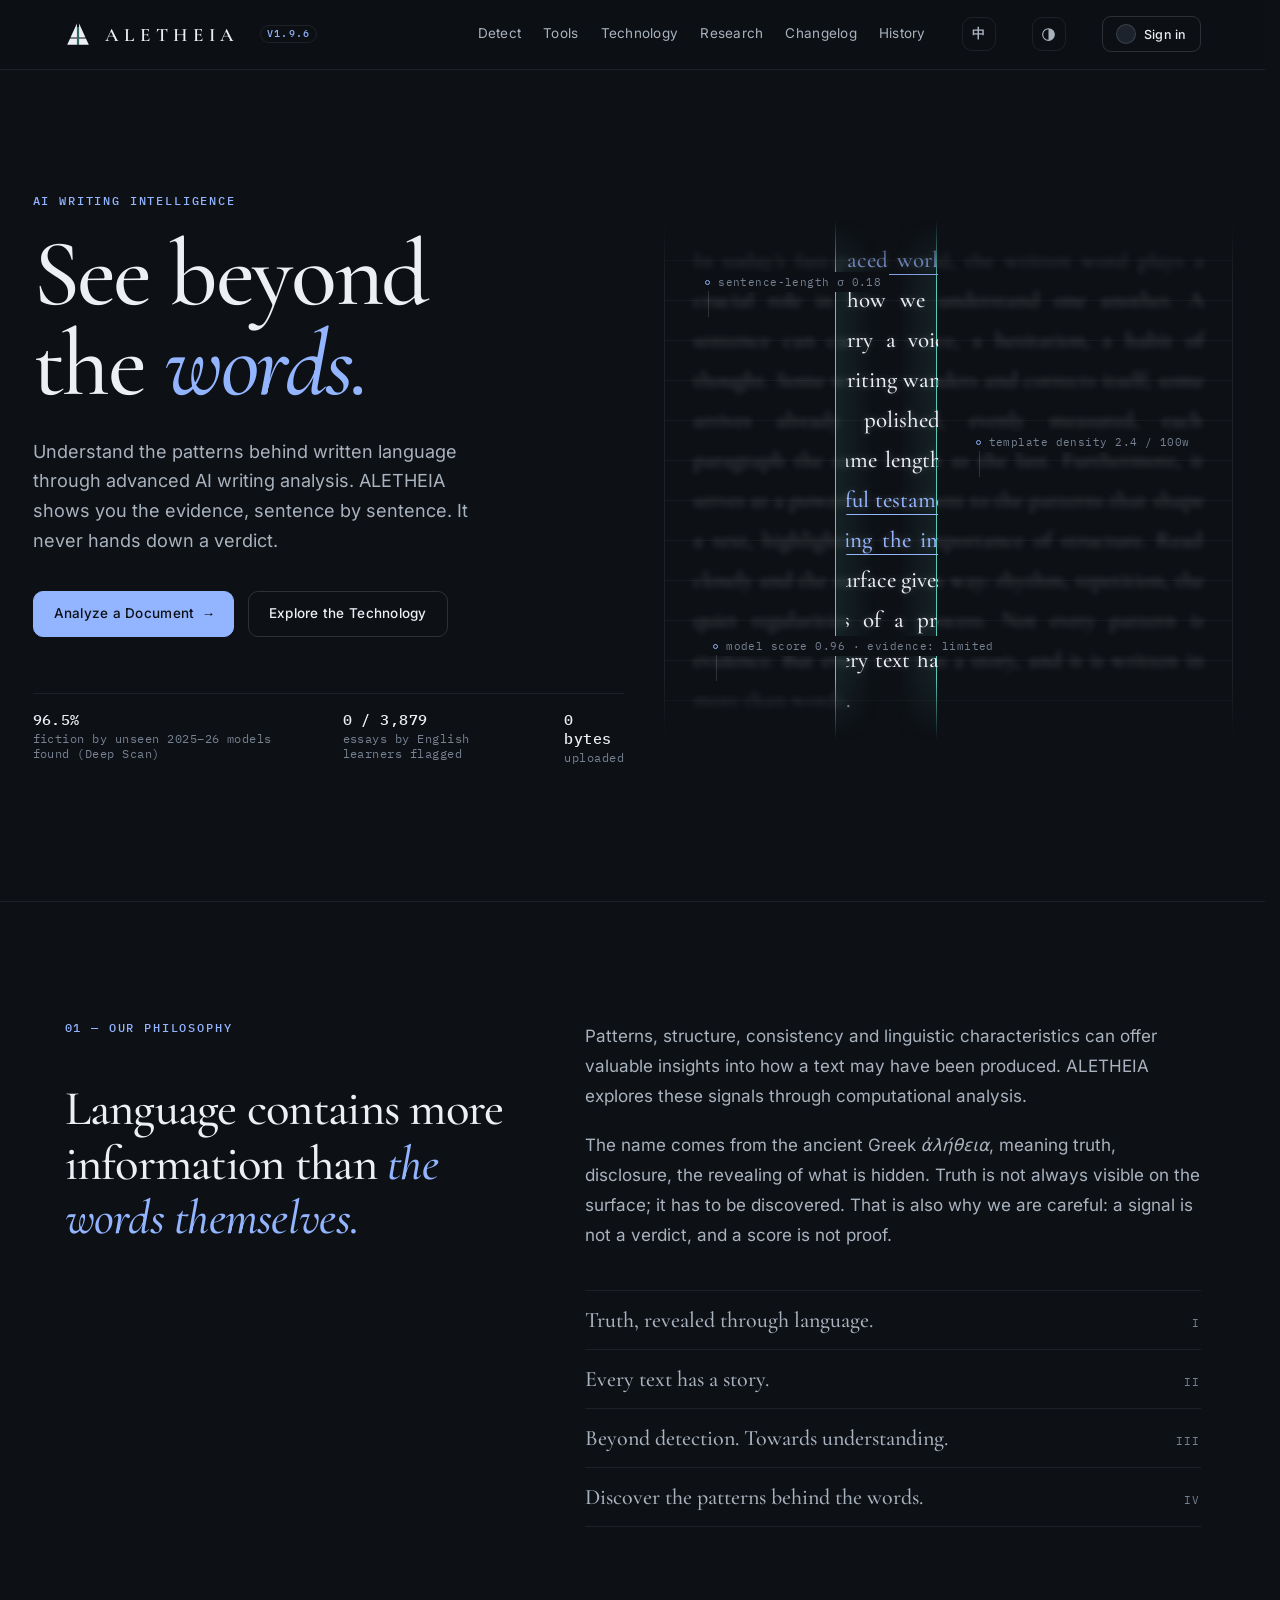
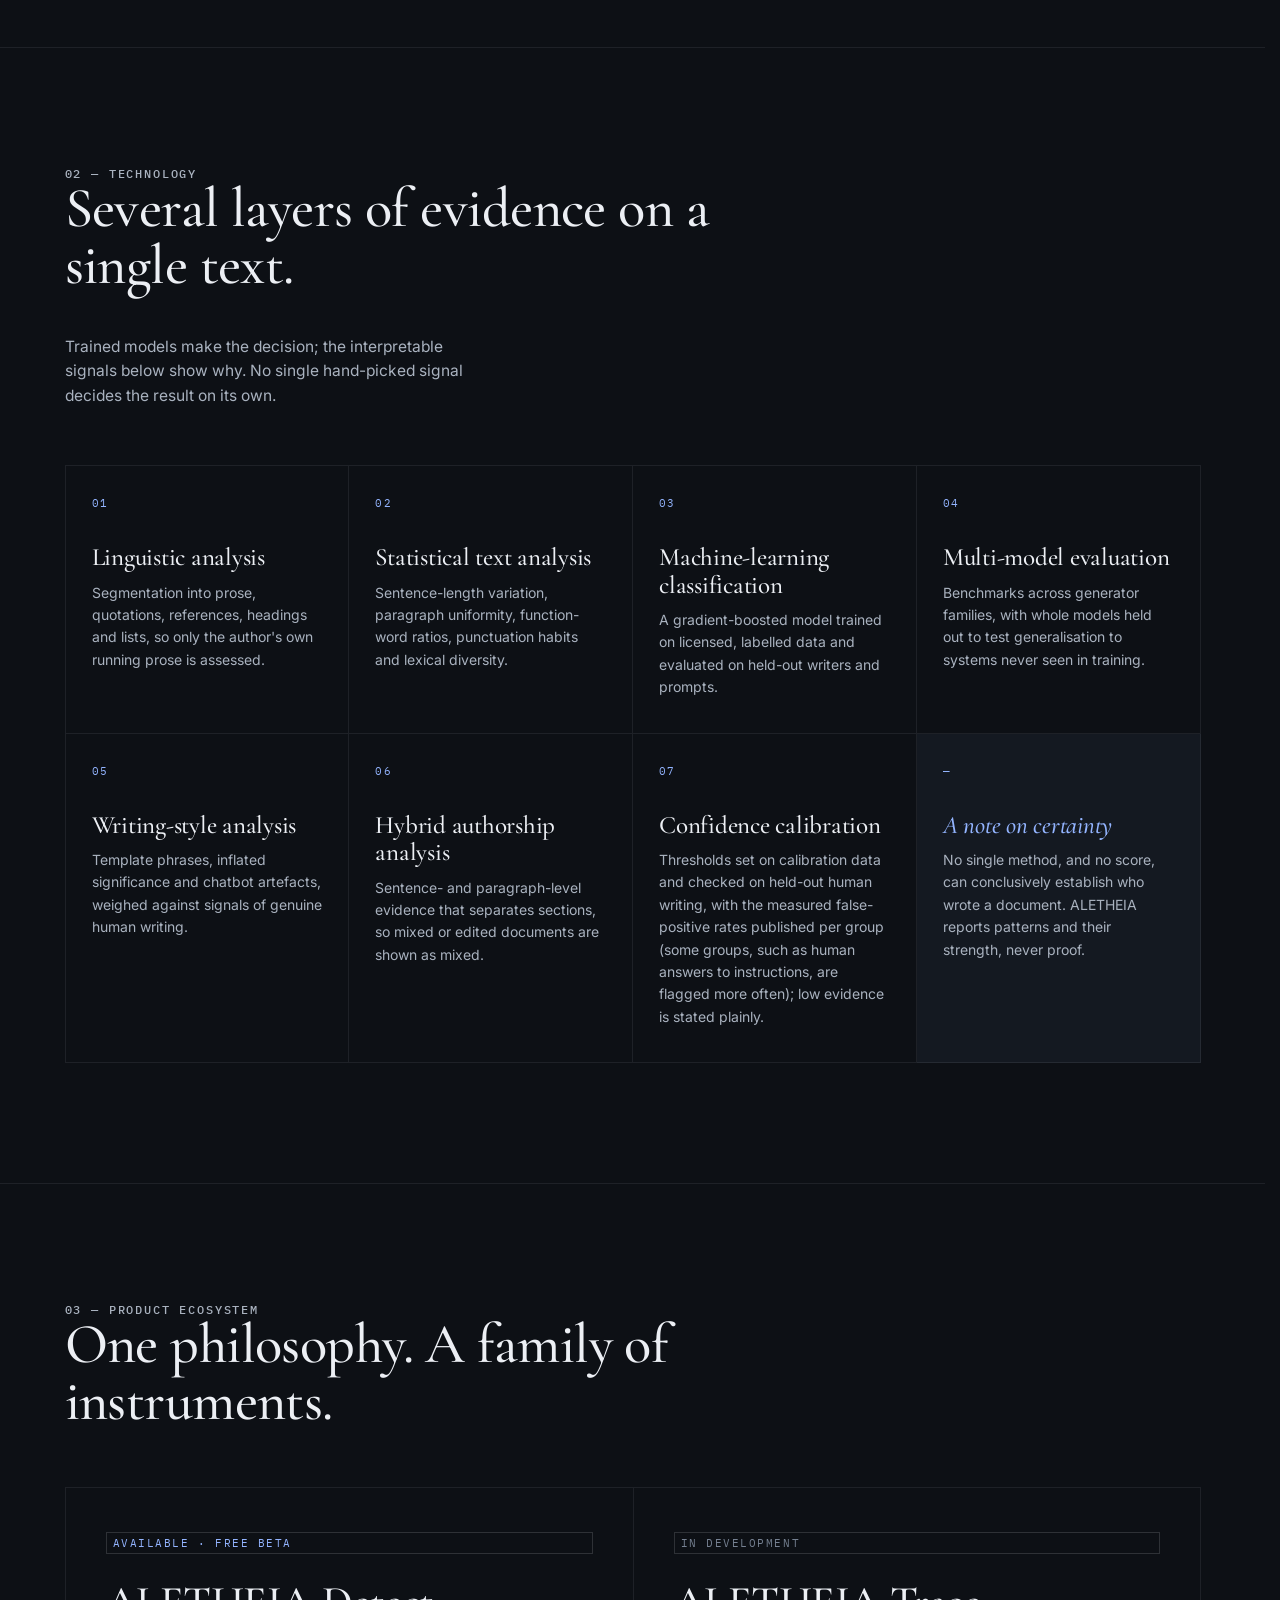
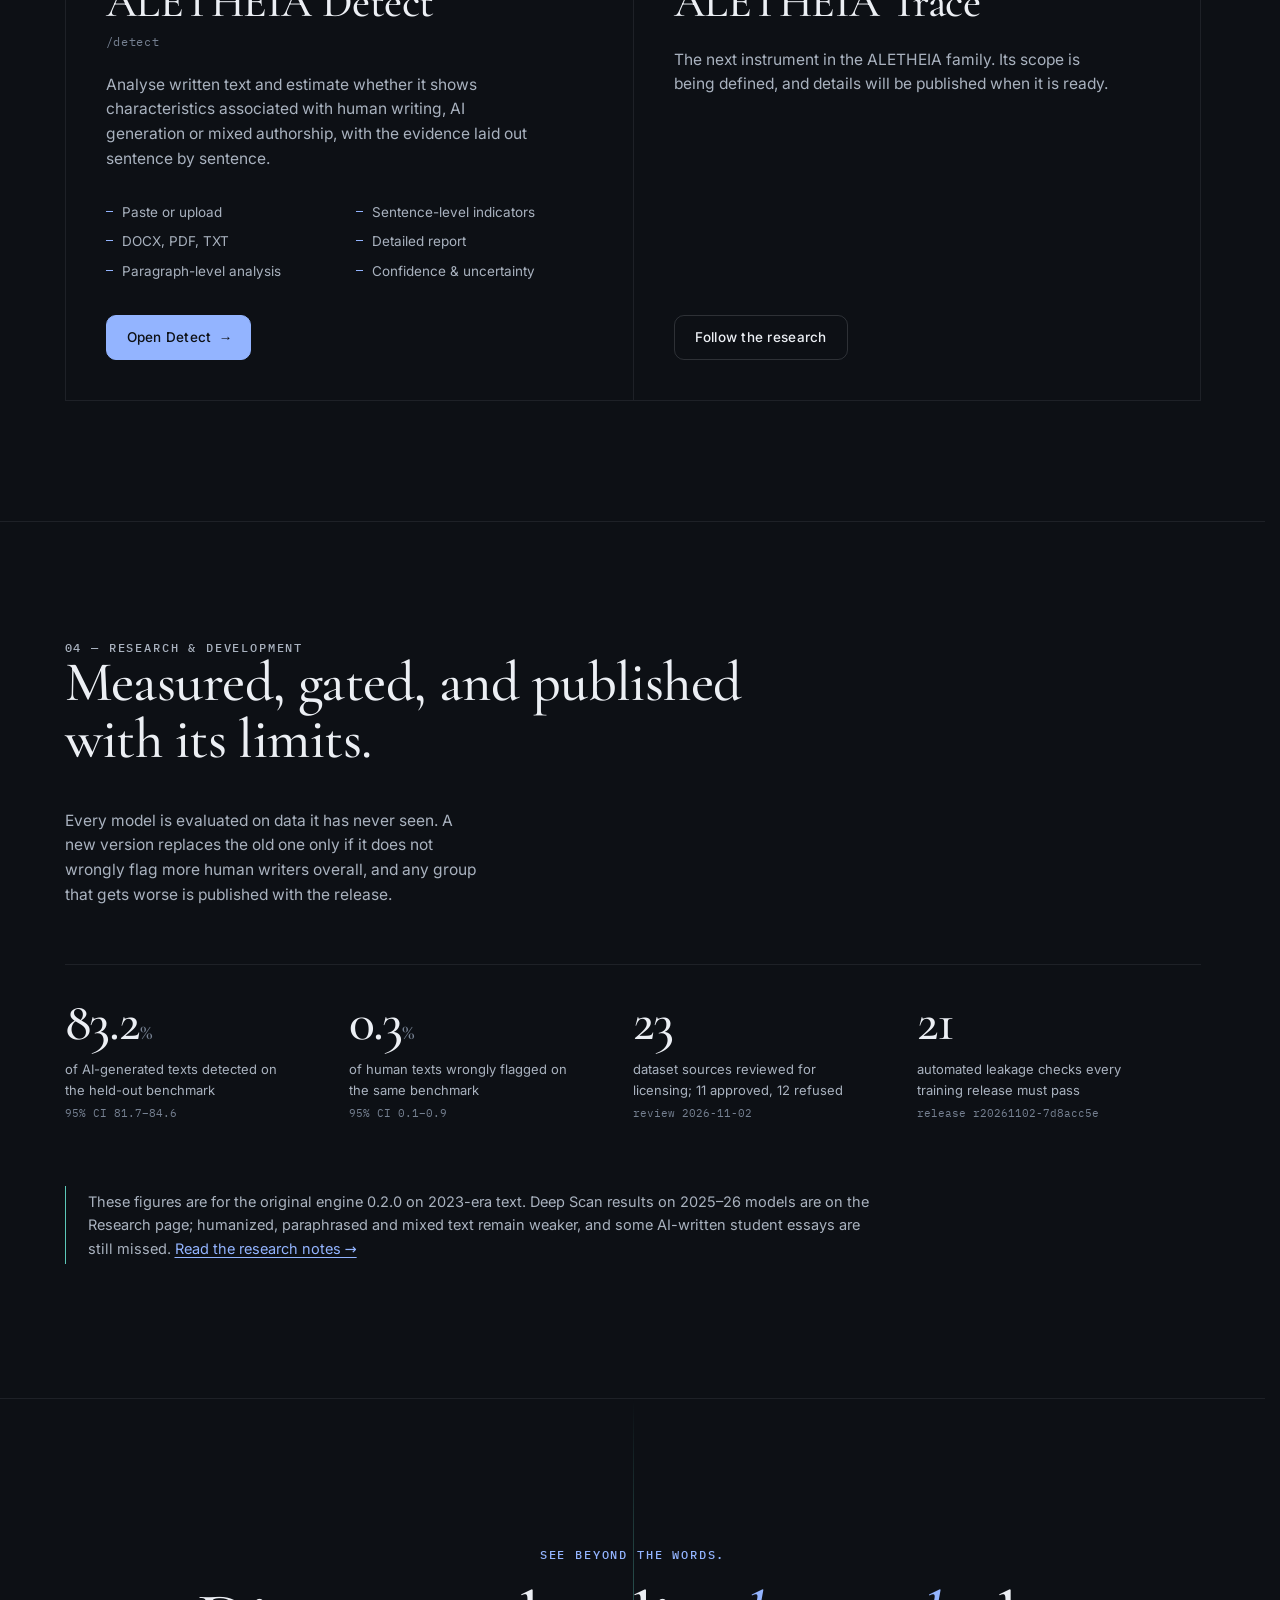
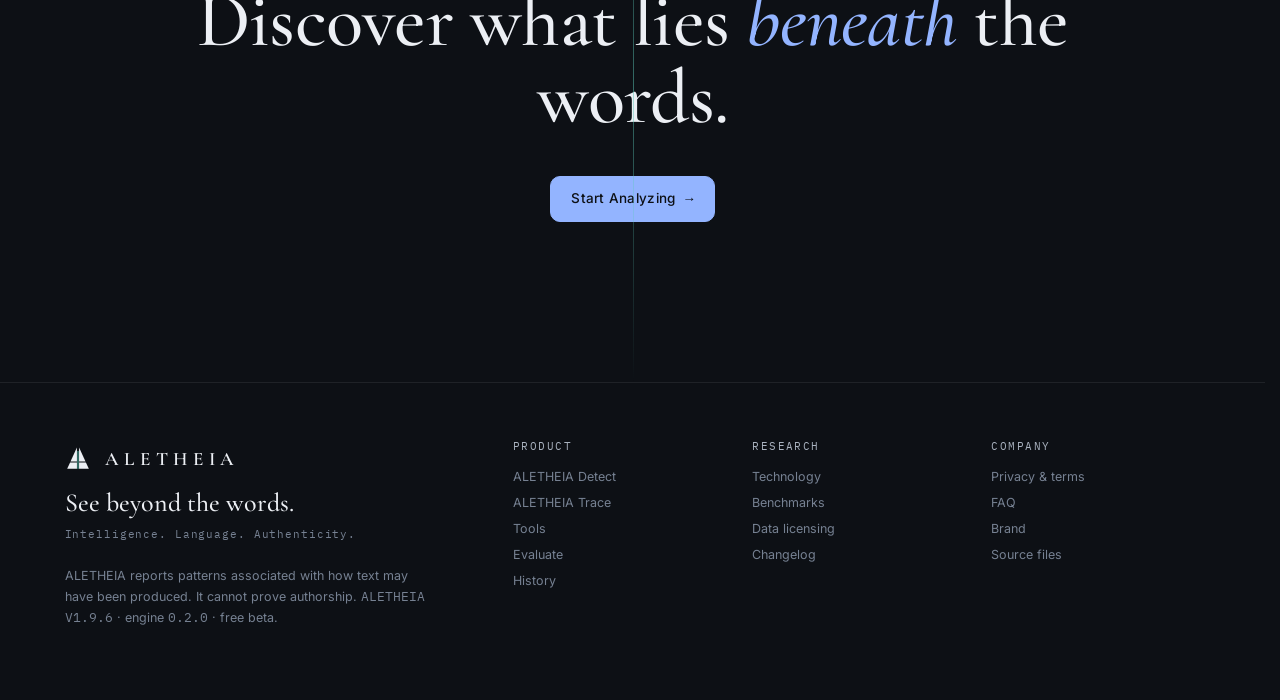
==== commit 65f1b4e4: "V1.9.6: Tools page (Similarity Check, Writing Process, Reference Check)" ====
--- a/index.html
+++ b/index.html
@@ -454,9 +454,9 @@
 <body>
 <header class="top">
   <div class="wrap">
-    <a class="brand" href="#home" aria-label="ALETHEIA home"><svg viewBox="0 0 48 48" aria-hidden="true"><path d="M22.0 4.5 L10.152 30.5 L22.0 30.5 Z" fill="currentColor"/><path d="M9.423 32.1 L4 44 L22.0 44 L22.0 32.1 Z" fill="currentColor"/><path d="M26.000 4.5 L37.848 30.5 L26.000 30.5 Z" fill="currentColor"/><path d="M38.577 32.1 L44.000 44 L26.000 44 L26.000 32.1 Z" fill="currentColor"/><rect x="23.1" y="11" width="1.8" height="33" style="fill:var(--beam)"/></svg><span>ALETHEIA</span><small class="vbadge">V1.9.5</small></a>
+    <a class="brand" href="#home" aria-label="ALETHEIA home"><svg viewBox="0 0 48 48" aria-hidden="true"><path d="M22.0 4.5 L10.152 30.5 L22.0 30.5 Z" fill="currentColor"/><path d="M9.423 32.1 L4 44 L22.0 44 L22.0 32.1 Z" fill="currentColor"/><path d="M26.000 4.5 L37.848 30.5 L26.000 30.5 Z" fill="currentColor"/><path d="M38.577 32.1 L44.000 44 L26.000 44 L26.000 32.1 Z" fill="currentColor"/><rect x="23.1" y="11" width="1.8" height="33" style="fill:var(--beam)"/></svg><span>ALETHEIA</span><small class="vbadge">V1.9.6</small></a>
     <nav class="links">
-      <a href="#detect" data-p="detect">Detect</a><a href="#technology" data-p="technology">Technology</a><a href="#research" data-p="research">Research</a><a href="#changelog" data-p="changelog">Changelog</a><a href="#history" data-p="history">History</a>
+      <a href="#detect" data-p="detect">Detect</a><a href="#tools" data-p="tools">Tools</a><a href="#technology" data-p="technology">Technology</a><a href="#research" data-p="research">Research</a><a href="#changelog" data-p="changelog">Changelog</a><a href="#history" data-p="history">History</a>
     </nav>
     <button class="iconbtn langbtn" id="langBtn" aria-label="切换到中文 / Switch language" title="中文 / English">中</button>
     <button class="iconbtn" id="themeBtn" aria-label="Switch light or dark theme" title="Switch theme">
@@ -465,7 +465,7 @@
     <button class="btn small acctbtn" id="acctBtn" aria-haspopup="dialog"><span class="acct-dot" aria-hidden="true"></span><span id="acctLbl">Sign in</span></button>
   </div>
 </header>
-<div class="mobile-nav"><a href="#home" data-p="home">Home</a><a href="#detect" data-p="detect">Detect</a><a href="#technology" data-p="technology">Technology</a><a href="#research" data-p="research">Research</a><a href="#changelog" data-p="changelog">Changelog</a><a href="#history" data-p="history">History</a><a href="#privacy" data-p="privacy">Privacy</a></div>
+<div class="mobile-nav"><a href="#home" data-p="home">Home</a><a href="#detect" data-p="detect">Detect</a><a href="#tools" data-p="tools">Tools</a><a href="#technology" data-p="technology">Technology</a><a href="#research" data-p="research">Research</a><a href="#changelog" data-p="changelog">Changelog</a><a href="#history" data-p="history">History</a><a href="#privacy" data-p="privacy">Privacy</a></div>
 
 <!-- ================= HOME ================= -->
 <main class="page" id="p-home">
@@ -623,7 +623,7 @@
 <!-- ================= DETECT ================= -->
 <main class="page" id="p-detect">
   <div class="wrap">
-    <div class="page-head"><p class="eyebrow">ALETHEIA Detect · V1.9.5 free beta</p><h1>Analyze a document.</h1>
+    <div class="page-head"><p class="eyebrow">ALETHEIA Detect · V1.9.6 free beta</p><h1>Analyze a document.</h1>
       <p>Paste text or upload a file. Analysis runs entirely in your browser, so your document never leaves your device. English prose only; at least 80 words (150 for an AI percentage), 300+ recommended.</p></div>
     <div class="modelbar" id="modelBar"><span class="mb-l">Model</span>
       <div class="mb-seg" role="radiogroup" aria-label="Model version">
@@ -695,6 +695,32 @@
     </section>
   </div>
 </main>
+
+<!-- ================= TOOLS ================= -->
+<main class="page" id="p-tools"><div class="wrap">
+<div class="en-v">
+  <div class="page-head"><p class="eyebrow">Tools</p><h1>More ways to look at a document.</h1><p>Three separate tools that sit beside the detector. Like the detector, they show observations for a person to review. None of them can prove who wrote a text.</p></div>
+  <div class="content" style="max-width:none">
+    <h2><a href="similarity.html">Similarity Check</a></h2>
+    <p>Compare a set of documents with each other (for example a class set of essays), or compare one submission with sources you add yourself, such as the readings. Matching passages are highlighted (side by side when you compare a set). Everything runs in your browser; nothing is uploaded. Matches show shared wording, not misconduct: quotations, common phrases and shared task instructions also match.</p>
+    <h2><a href="process.html">Writing Process</a></h2>
+    <p>Reads the editing history Word keeps inside a .docx file: recorded editing time, editing sessions, paragraphs added in one session, tracked changes and comments. You can load several drafts of the same work to see how it grew. Names are hidden by default. Everything runs in your browser. Pasting the text into a new file, Google Docs exports or some "Save as" formats can reset or remove this history, so treat it as a starting point for a conversation, never as proof.</p>
+    <h2><a href="references.html">Reference Check</a></h2>
+    <p>Splits a reference list and looks each entry up in Crossref and OpenAlex, two public scholarly databases, to see whether the cited work exists and matches the details given. Only the reference entries are sent (plus an email if you choose to enter one, to Crossref only), and only after you press the check button. Your document is not sent. Like any website, these services also see your IP address. Books, reports, very new work and non-English work are often missing from these databases, so "Not found" means "check it yourself", not "fabricated".</p>
+  </div>
+</div>
+<div class="zh-v" lang="zh-CN">
+  <div class="page-head"><p class="eyebrow">工具</p><h1>从更多角度看一份文档。</h1><p>检测器旁边的三个独立工具。和检测器一样，它们只给出需要由人来判断的观察结果，都不能证明文本是谁写的。</p></div>
+  <div class="content" style="max-width:none">
+    <h2><a href="similarity.html">相似度检查</a></h2>
+    <p>把一组文档互相比较（例如全班的作文），或者把一份作业和你自己加入的来源（例如阅读材料）比较。相同的段落会被高亮（比较一组文档时并排显示）。全部在你的浏览器里运行，不上传任何内容。匹配只说明用词相同，不代表学术不端：引语、常见说法和相同的任务要求也会匹配。</p>
+    <h2><a href="process.html">写作过程</a></h2>
+    <p>读取 Word 在 .docx 文件里保存的编辑记录：记录的编辑时长、编辑会话、在一次会话里整段加入的段落、修订和批注。可以加载同一作业的多个草稿，看它是怎样写出来的。人名默认隐藏。全部在你的浏览器里运行。把文字粘贴到新文件、从 Google Docs 导出或某些"另存为"格式都可能重置或清除这些记录，所以只能作为沟通的起点，不能作为证据。</p>
+    <h2><a href="references.html">参考文献核查</a></h2>
+    <p>拆分参考文献列表，并在 Crossref 和 OpenAlex 这两个公开学术数据库里逐条查找，看被引用的作品是否存在、信息是否一致。只有在你点击核查按钮后，才会发送参考文献条目（如果你填写了邮箱，邮箱只发给 Crossref）；你的文档不会被发送。和任何网站一样，这些服务也会看到你的 IP 地址。图书、报告、很新的作品和非英文作品常常不在这些数据库里，所以"未找到"的意思是"请自己核对"，不是"编造"。</p>
+  </div>
+</div>
+</div></main>
 
 <!-- ================= TECHNOLOGY ================= -->
 <main class="page" id="p-technology"><div class="wrap">
@@ -1111,7 +1137,14 @@
   <div class="page-head"><p class="eyebrow">Changelog</p><h1>Every update since V1.0.</h1><p>Newest first. Each entry says what changed, why, and what it means for your results. Numbers come from test texts the model never saw, unless stated; small samples are marked.</p></div>
   <div class="content changelog">
   <h2>V1.9 (11–25 November 2026)</h2>
-  <div class="cl"><h3>V1.9.5 <span>25 Nov 2026 · new AI-percentage model (seg-1.0): catches more AI-written science work</span></h3><ul>
+  <div class="cl"><h3>V1.9.6 <span>25 Nov 2026 · three new tools: Similarity Check, Writing Process, Reference Check</span></h3><ul>
+<li><b>New Tools page</b> (in the menu) with three separate tools. The detector itself is unchanged: same models, thresholds and results as V1.9.5.</li>
+<li><b>Similarity Check</b> compares a set of documents with each other, or one submission with sources you add. Matching passages of at least 8 words are highlighted. It runs in your browser.</li>
+<li><b>Writing Process</b> reads the editing history inside a Word .docx (editing time, sessions, paragraphs added in one session, tracked changes, comments) and can compare drafts. It runs in your browser and hides names by default.</li>
+<li><b>Reference Check</b> looks up each reference in Crossref and OpenAlex. Only the reference entries are sent (plus an optional email, to Crossref only), and only after you press the button. "Not found" is a reason to check, not proof of a fabricated source.</li>
+<li>None of these tools can prove who wrote a text. They show observations for a person to review.</li>
+</ul></div>
+<div class="cl"><h3>V1.9.5 <span>25 Nov 2026 · new AI-percentage model (seg-1.0): catches more AI-written science work</span></h3><ul>
     <li><b>New model seg-1.0 behind the AI percentage</b> (Deep Scan and Supreme). The thresholds are the same as in V1.9.2, and the whole-document and short-text scores are unchanged.</li>
     <li><b>What we added to training.</b> About 3,000 AI-written science reports, practical logbooks, short answers and essays that we generated ourselves, on our own computer, with three open models (IBM Granite 3.3 2B, Qwen3 1.7B and SmolLM2 1.7B, all Apache-2.0). To stop real science writing from being flagged more often, we also added about 2,400 sections of human science writing from iGEM 2022 team wikis (CC BY 4.0, written before ChatGPT was released).</li>
     <li><b>AI text, on test sets never used for training</b> (share of documents reaching 20% at the General level, seg-0.9 → seg-1.0):
@@ -1258,7 +1291,14 @@
   <div class="page-head"><p class="eyebrow">更新日志</p><h1>V1.0 以来的每一次更新。</h1><p>最新的在最上面。每一条都写明改了什么、为什么改，以及对你的结果意味着什么。除非另有说明，数字都来自模型从未见过的测试文本；样本很小的会标出来。</p></div>
   <div class="content changelog">
   <h2>V1.9（2026 年 11 月 11–25 日）</h2>
-  <div class="cl"><h3>V1.9.5 <span>2026 年 11 月 25 日 · 新的 AI 百分比模型（seg-1.0）：能抓到更多 AI 写的理科作业</span></h3><ul>
+  <div class="cl"><h3>V1.9.6 <span>2026 年 11 月 25 日 · 三个新工具：相似度检查、写作过程、参考文献核查</span></h3><ul>
+<li><b>新增"工具"页面</b>（在菜单里），包含三个独立工具。检测器本身没有改变：模型、阈值和结果都和 V1.9.5 相同。</li>
+<li><b>相似度检查</b>把一组文档互相比较，或把一份作业和你加入的来源比较，高亮至少 8 个词的相同段落。在你的浏览器里运行。</li>
+<li><b>写作过程</b>读取 Word .docx 里的编辑记录（编辑时长、编辑会话、整段加入的段落、修订、批注），并可以比较多个草稿。在你的浏览器里运行，人名默认隐藏。</li>
+<li><b>参考文献核查</b>在 Crossref 和 OpenAlex 里查找每条参考文献。只有在你点击按钮后才会发送参考文献条目（以及你选择填写的邮箱，只发给 Crossref）。"未找到"是需要核对的理由，不是来源被编造的证据。</li>
+<li>这些工具都不能证明文本是谁写的，只给出需要由人来判断的观察结果。</li>
+</ul></div>
+<div class="cl"><h3>V1.9.5 <span>2026 年 11 月 25 日 · 新的 AI 百分比模型（seg-1.0）：能抓到更多 AI 写的理科作业</span></h3><ul>
     <li><b>AI 百分比换成了新模型 seg-1.0</b>（深度扫描和 Supreme）。阈值和 V1.9.2 相同，全文得分和短文本得分没有变化。</li>
     <li><b>训练里加了什么。</b>约 3,000 篇 AI 写的理科报告、实验日志、简答和作文，是我们在自己的电脑上用三个开源模型生成的（IBM Granite 3.3 2B、Qwen3 1.7B、SmolLM2 1.7B，均为 Apache-2.0 授权）。为了不让真人写的理科文字更容易被误判，我们同时加入了约 2,400 段来自 iGEM 2022 团队维基的真人理科写作（CC BY 4.0 授权，写于 ChatGPT 发布之前）。</li>
     <li><b>AI 文本，在从未用于训练的测试集上</b>（通用档下达到 20% 的文档比例，seg-0.9 → seg-1.0）：
@@ -1416,6 +1456,7 @@
       <li><b>No analytics.</b> Fonts and libraries are served from this site. Settings, scan summaries and beta accounts use this browser's local storage. The page loads Google's AdSense script, which is a third-party request and may set cookies. We have applied to show Google ads and none are displayed yet. If ads are approved, they will appear only on information pages, never on Detect or your results. The text you analyse stays in your browser and is never sent to Google.</li>
       <li><b>Feedback and donations (optional, from V1.7).</b> "Report a wrong result" prepares an email with the result numbers and your answer only, never your text. "Donate this article" saves a file on your device that you attach to an email yourself (or, if attaching is not possible, you may paste the copied donation text into the email body); it is offered only to people aged 18 or older who wrote the text or have permission from every author. Both are sent by you, from your own email app, to feedback@aletheiadetect.com, so we also see the sending address, which we use only to reply. Donated texts are kept for up to 3 years, used only to test and train the detector, never published or sold, and deleted on request (quote the donation ID). Feedback is used to find problems and is never used directly as training labels.</li>
       <li><b>Annotated Word files.</b> The highlighted copy of an uploaded .docx is built in your browser; the file never leaves your device.</li>
+      <li><b>Tools.</b> Similarity Check and Writing Process run entirely in your browser. Reference Check is the one exception: when you press its check button, the reference entries only (not your document) are sent to Crossref (api.crossref.org) and OpenAlex (api.openalex.org) to look them up, plus an optional email you may enter (sent to Crossref only). Like any website, these services also receive your IP address.</li>
       <li><b>Hosting.</b> The site is hosted on GitHub Pages. Like any web host, GitHub receives standard request logs (such as IP address and browser) when a page is loaded; it never receives the text you analyse.</li>
       <li>Future server-side features will use encrypted transport, automatic deletion with configurable retention, and audit logs that never store document contents. They will be designed around the Australian Privacy Principles.</li>
     </ul>
@@ -1423,7 +1464,7 @@
     <p>An ALETHEIA result is not evidence of misconduct and must not be the sole basis for any academic or employment decision.</p>
     <h2>Terms of use (free beta)</h2>
     <ul>
-      <li>ALETHEIA V1.9.5 is a free research beta, provided as is, without warranty of any kind. Results can be wrong in both directions.</li>
+      <li>ALETHEIA V1.9.6 is a free research beta, provided as is, without warranty of any kind. Results can be wrong in both directions.</li>
       <li>Use it to start a conversation, not to end one: look at drafts, notes and version history, and talk to the writer.</li>
       <li>Only analyse text you are allowed to share with yourself: your own writing, or writing you have a legitimate reason to review.</li>
       <li>The detection models were trained on research datasets whose upstream rights are still under review; a paid version will be retrained on cleared data.</li>
@@ -1447,6 +1488,7 @@
       <li><b>没有统计分析。</b>字体和程序库都由本站提供。设置、扫描摘要和测试版账号使用这个浏览器的本地存储。页面会加载 Google AdSense 脚本，这是第三方请求，可能会设置 cookie。我们已申请展示 Google 广告，目前尚未显示任何广告。如果通过审核，广告只会出现在介绍类页面，绝不会出现在检测页或你的结果中。你分析的文字只在浏览器里处理，不会发送给 Google。</li>
       <li><b>反馈和捐献（可选，自 V1.7 起）。</b>"报告错误结果"会准备一封只含结果数字和你的回答的邮件，从不包含你的文本。"捐献这篇文章"会在你的设备上保存一个文件，由你自己附到邮件里（如果无法添加附件，也可以把复制的捐献内容粘贴到邮件正文）；只向年满 18 岁、本人写了这篇文本或得到每位作者许可的人提供。两者都由你从自己的邮件应用发送到 feedback@aletheiadetect.com，所以我们也会看到发件地址，只用于回复。捐献的文本最多保存 3 年，只用于测试和训练检测器，从不公开或出售，可应要求删除（请注明捐献 ID）。反馈用于发现问题，从不直接用作训练标签。</li>
       <li><b>带标注的 Word 文件。</b>上传的 .docx 的高亮副本在你的浏览器里生成；文件从不离开你的设备。</li>
+      <li><b>工具。</b>相似度检查和写作过程完全在你的浏览器里运行。参考文献核查是唯一的例外：当你点击核查按钮时，只有参考文献条目（不是你的文档）会被发送到 Crossref（api.crossref.org）和 OpenAlex（api.openalex.org）进行查找；如果你填写了邮箱，邮箱只发送给 Crossref。和任何网站一样，这些服务也会收到你的 IP 地址。</li>
       <li><b>托管。</b>本站托管在 GitHub Pages 上。和任何网站托管一样，页面加载时 GitHub 会收到标准请求日志（例如 IP 地址和浏览器）；它从不会收到你分析的文本。</li>
       <li>未来的服务器端功能将使用加密传输、可设置保留期的自动删除，以及从不保存文档内容的审计日志，并按照澳大利亚隐私原则（Australian Privacy Principles）设计。</li>
     </ul>
@@ -1454,7 +1496,7 @@
     <p>ALETHEIA 的结果不是不当行为的证据，不能作为任何学术或雇佣决定的唯一依据。</p>
     <h2>使用条款（免费测试版）</h2>
     <ul>
-      <li>ALETHEIA V1.9.5 是免费的研究测试版，按现状提供，不作任何担保。结果在两个方向上都可能出错。</li>
+      <li>ALETHEIA V1.9.6 是免费的研究测试版，按现状提供，不作任何担保。结果在两个方向上都可能出错。</li>
       <li>用它来开启一次对话，而不是结束对话：看看草稿、笔记和版本历史，并和作者谈谈。</li>
       <li>只分析你有权查看的文本：你自己写的，或你有正当理由审阅的文本。</li>
       <li>检测模型用研究数据集训练，这些数据集的上游版权仍在审查中；付费版将用已获许可的数据重新训练。</li>
@@ -1518,14 +1560,14 @@
   <div><a class="brand" href="#home" style="display:flex"><svg viewBox="0 0 48 48" aria-hidden="true"><path d="M22.0 4.5 L10.152 30.5 L22.0 30.5 Z" fill="currentColor"/><path d="M9.423 32.1 L4 44 L22.0 44 L22.0 32.1 Z" fill="currentColor"/><path d="M26.000 4.5 L37.848 30.5 L26.000 30.5 Z" fill="currentColor"/><path d="M38.577 32.1 L44.000 44 L26.000 44 L26.000 32.1 Z" fill="currentColor"/><rect x="23.1" y="11" width="1.8" height="33" style="fill:var(--beam)"/></svg><span>ALETHEIA</span></a>
     <div class="tag-line">See beyond the words.</div><div class="mono" style="font-size:11px;letter-spacing:.08em">Intelligence. Language. Authenticity.</div>
     <p style="margin-top:22px;max-width:360px">ALETHEIA reports patterns associated with how text may have been produced. It cannot prove authorship. <span class="mono" id="verApp"></span> · engine <span class="mono" id="ver2"></span> · free beta.</p></div>
-  <div><h4>Product</h4><a href="#detect">ALETHEIA Detect</a><a href="#home">ALETHEIA Trace</a><a href="#evaluate">Evaluate</a><a href="#history">History</a></div>
+  <div><h4>Product</h4><a href="#detect">ALETHEIA Detect</a><a href="#home">ALETHEIA Trace</a><a href="#tools">Tools</a><a href="#evaluate">Evaluate</a><a href="#history">History</a></div>
   <div><h4>Research</h4><a href="#technology">Technology</a><a href="#research">Benchmarks</a><a href="#research">Data licensing</a><a href="#changelog">Changelog</a></div>
   <div><h4>Company</h4><a href="#privacy">Privacy &amp; terms</a><a href="#privacy">FAQ</a><a href="#brand">Brand</a><a href="https://github.com/chubbysheepsohandsome-creator/aletheia" rel="noopener">Source files</a></div>
 </div></footer>
 <div class="tip" id="tip"></div>
 <script>try{var t=localStorage.getItem("aletheia.theme");if(t)document.documentElement.dataset.theme=t;}catch(e){}</script>
-<script src="model.js?v=1.9.5"></script>
-<script src="engine.js?v=1.9.5"></script>
+<script src="model.js?v=1.9.6"></script>
+<script src="engine.js?v=1.9.6"></script>
 <script>
 (function(){
 "use strict";
@@ -1541,7 +1583,7 @@
 $("#ver1").textContent = E.VERSION; $("#ver2").textContent = E.VERSION;
 
 // ---------- Routing ----------
-const PAGES = ["home","detect","technology","research","changelog","evaluate","history","privacy","brand"];
+const PAGES = ["home","detect","tools","technology","research","changelog","evaluate","history","privacy","brand"];
 const ALIAS = {"detector":"detect","how-it-works":"technology"};
 function route(){
   let h = (location.hash || "").replace("#","");
@@ -1603,7 +1645,7 @@
 }
 $$(".tabs [data-tab]").forEach(b => b.addEventListener("click", () => setTab(b.dataset.tab)));
 let currentFile = null, currentMeta = {};
-const BUILD = "1.9.5"; // appended to script URLs so browsers fetch new models after an update
+const BUILD = "1.9.6"; // appended to script URLs so browsers fetch new models after an update
 { const va = document.getElementById("verApp"); if (va) va.textContent = "ALETHEIA V" + BUILD; }
 function setFile(name){ currentFile = name; if (!name) currentMeta = {}; $("#filechip").style.display = name ? "flex" : "none"; $("#filename").textContent = name ? "📄 " + name + " · text extracted, review or edit below" : ""; }
 $("#clearFile").addEventListener("click", () => { setFile(null); input.value=""; updateCount(); });
@@ -2382,7 +2424,7 @@
 "No scans yet.":"还没有扫描记录。","Run your first scan.":"开始第一次扫描。",
 "· engine":"· 引擎","· free beta.":"· 免费测试版。",
 "Obsidian":"黑曜石","Charcoal":"炭黑","Graphite":"石墨","Ivory":"象牙白","Soft White":"柔白","Champagne":"香槟金","Warm Gold":"暖金",
-"Detect":"检测","Technology":"技术","Research":"研究","Changelog":"更新日志","History":"历史","Home":"首页","Privacy":"隐私","Sign in":"登录",
+"Detect":"检测","Tools":"工具","Technology":"技术","Research":"研究","Changelog":"更新日志","History":"历史","Home":"首页","Privacy":"隐私","Sign in":"登录",
 "AI Writing Intelligence":"AI 写作分析",
 "Understand the patterns behind written language through advanced AI writing analysis. ALETHEIA shows you the evidence, sentence by sentence. It never hands down a verdict.":"通过 AI 写作分析，理解文字背后的模式。ALETHEIA 逐句展示证据，但从不下定论。",
 "Analyze a Document":"分析文档","Explore the Technology":"了解技术","Start Analyzing":"开始分析","Read the research notes →":"阅读研究说明 →",
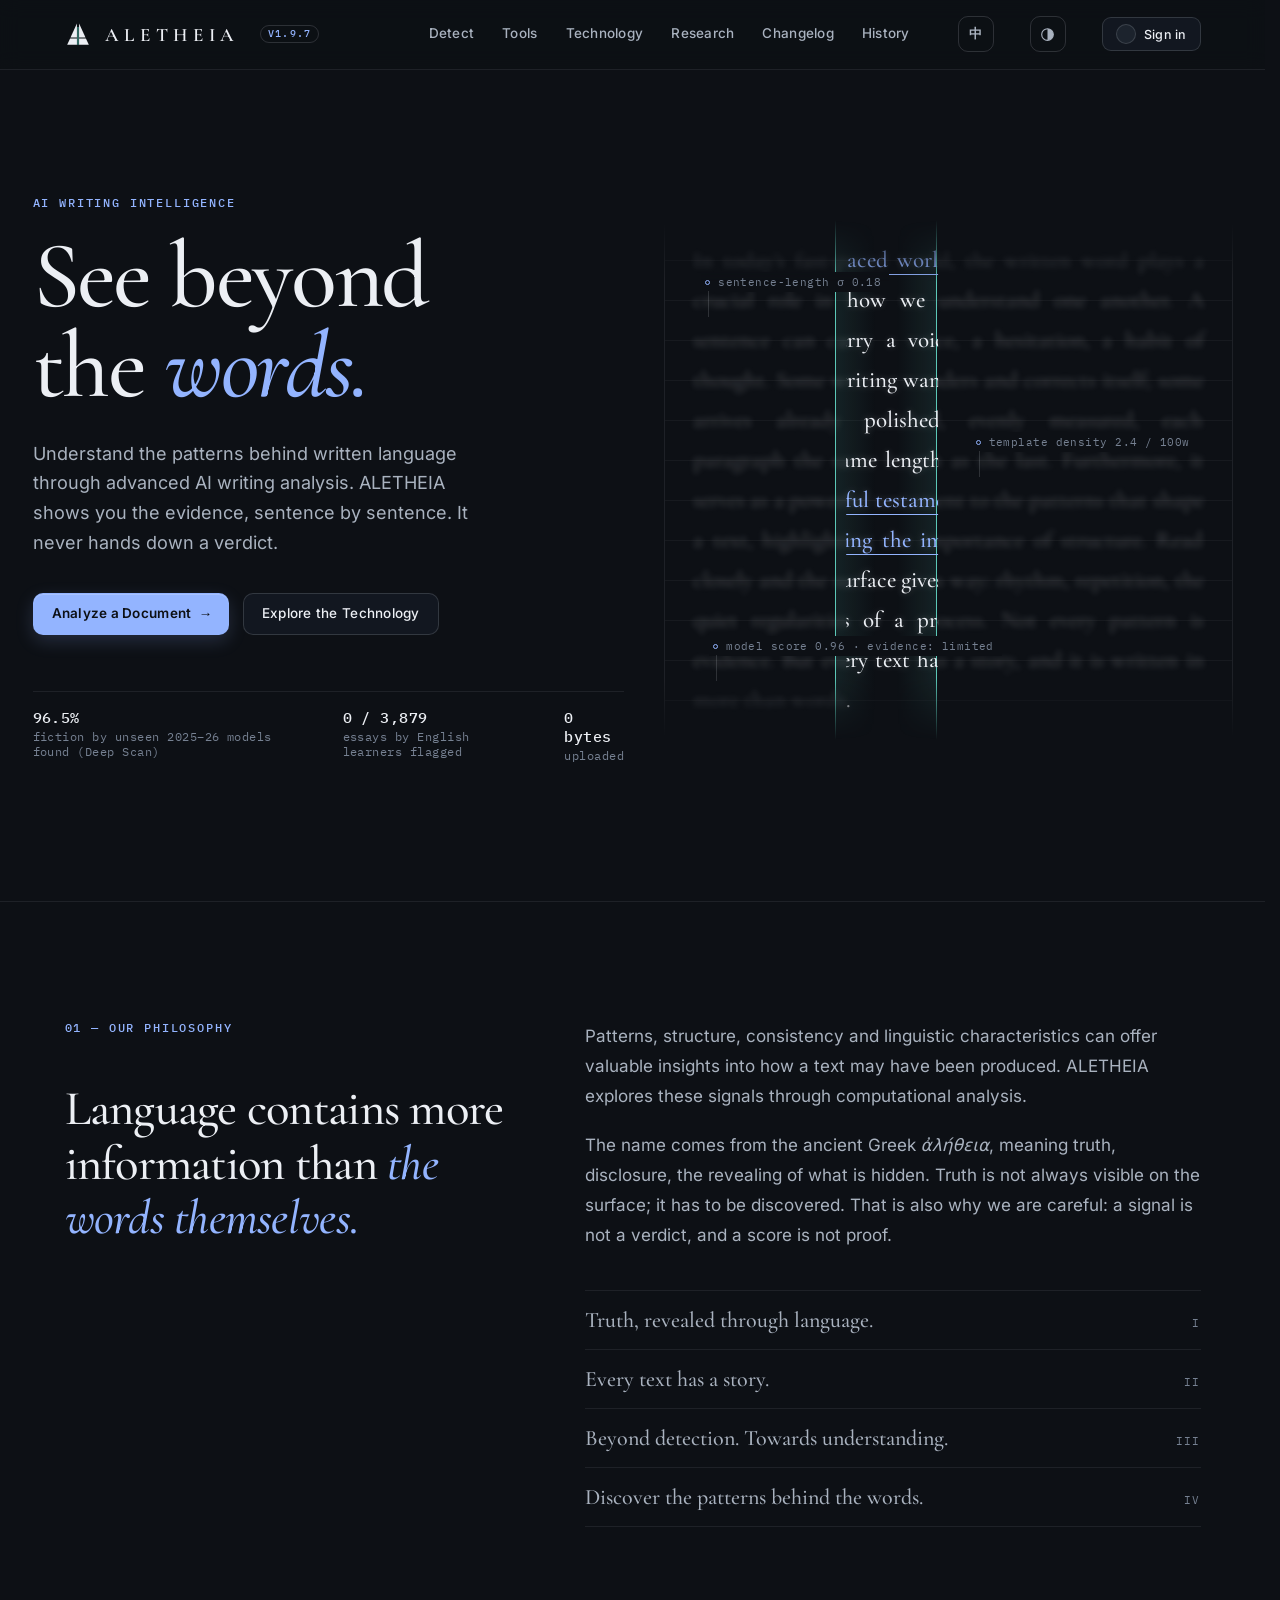
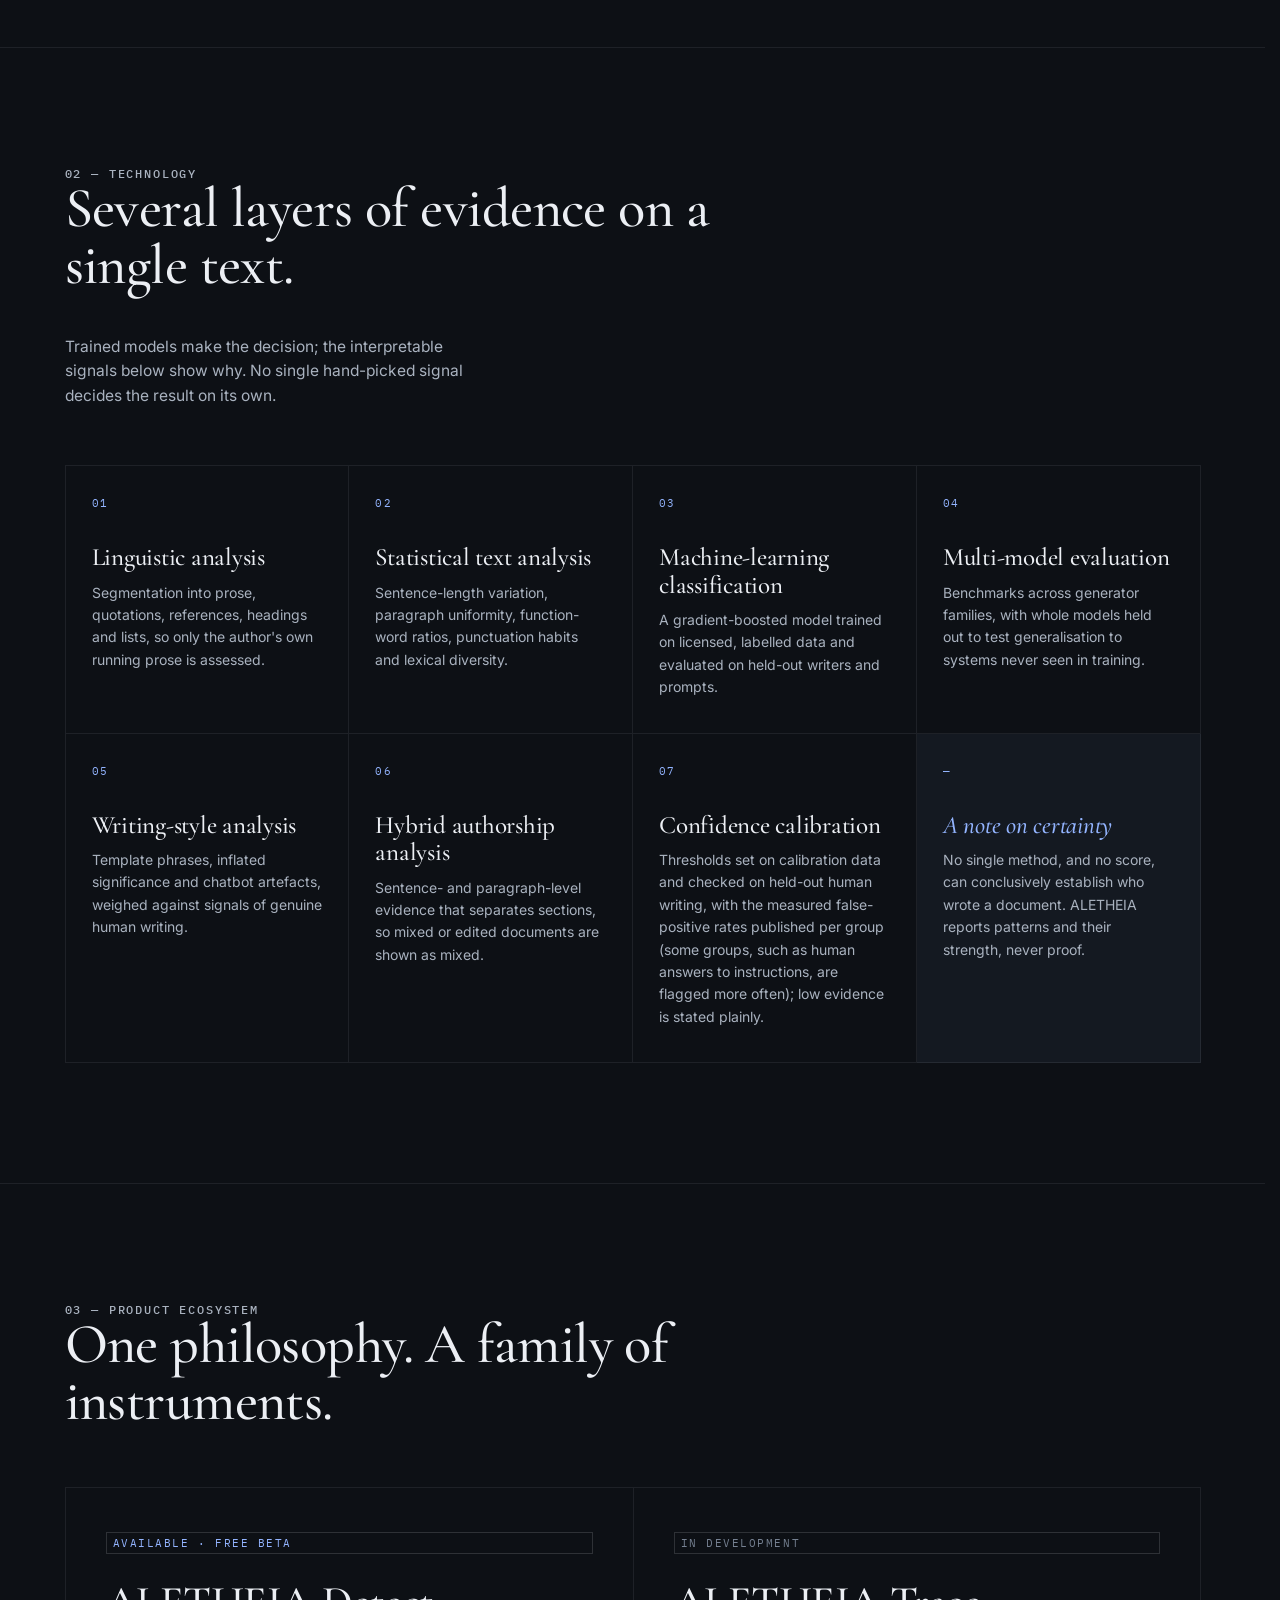
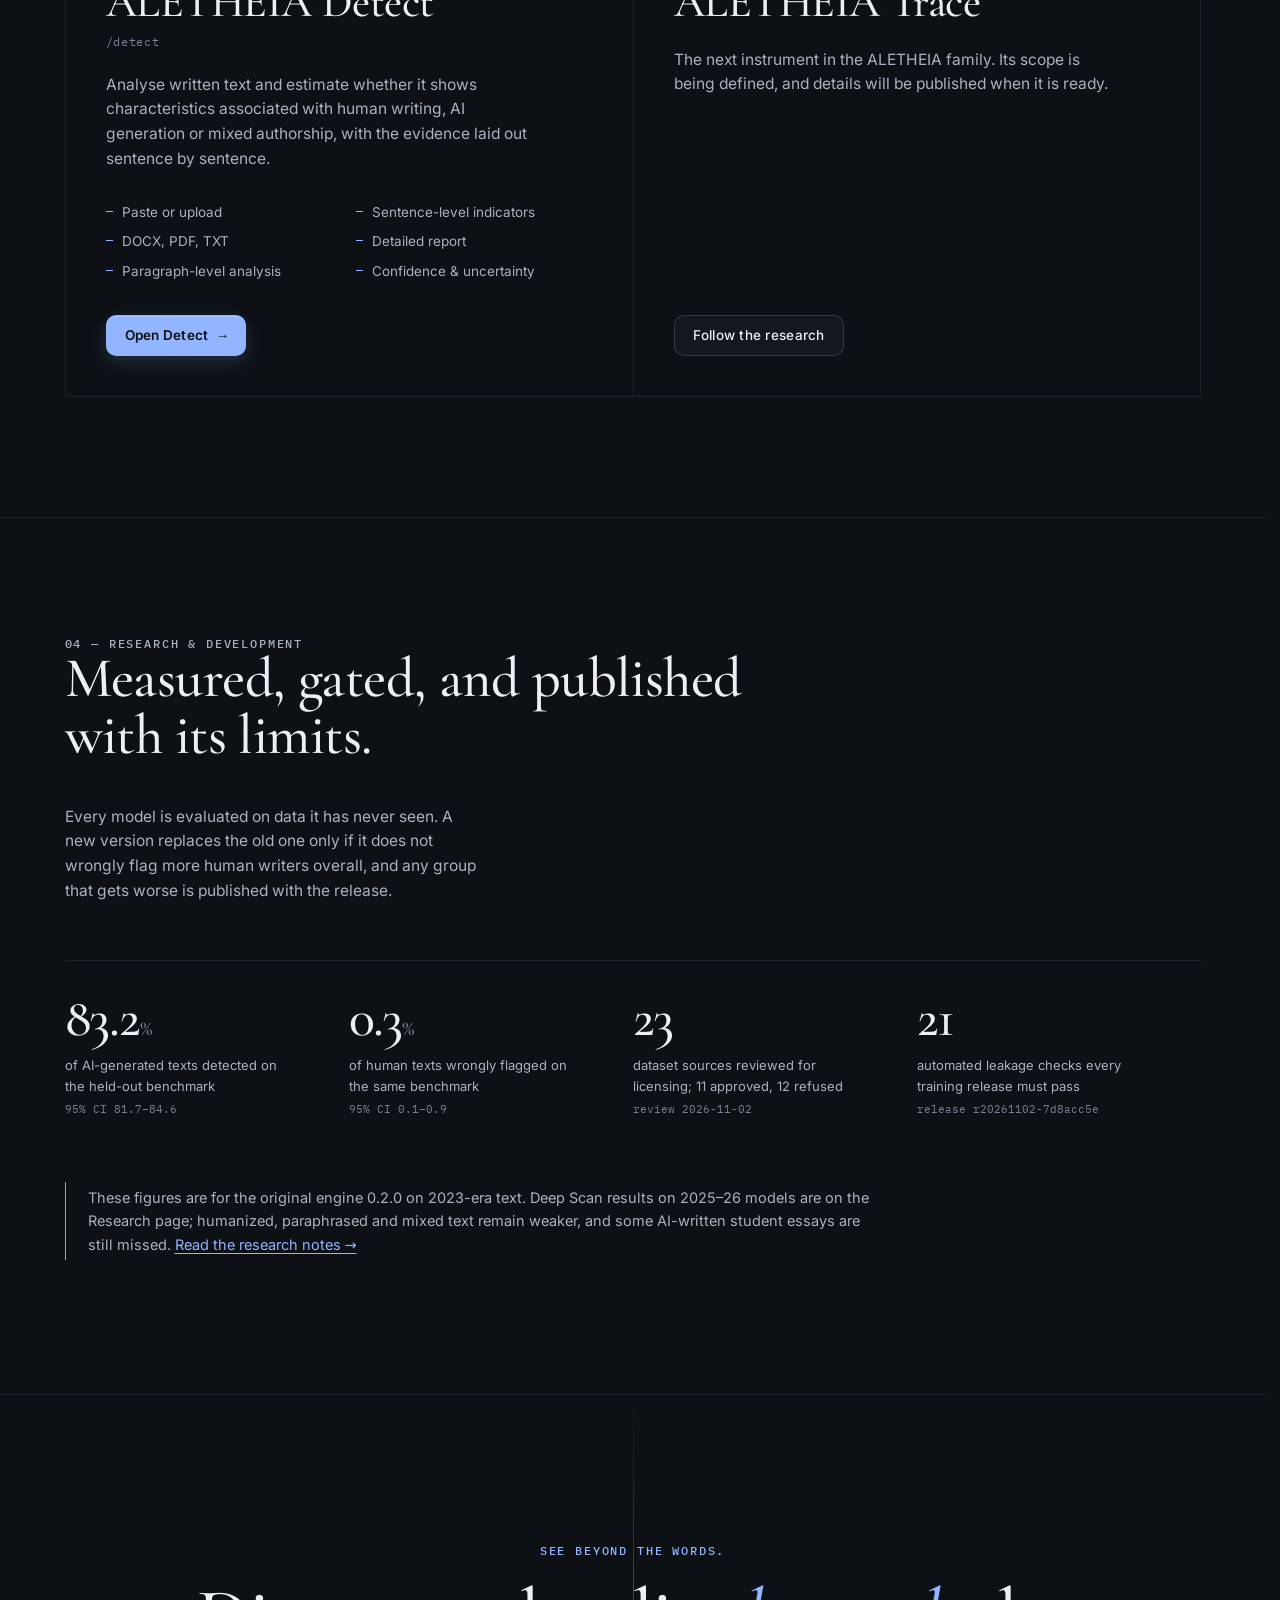
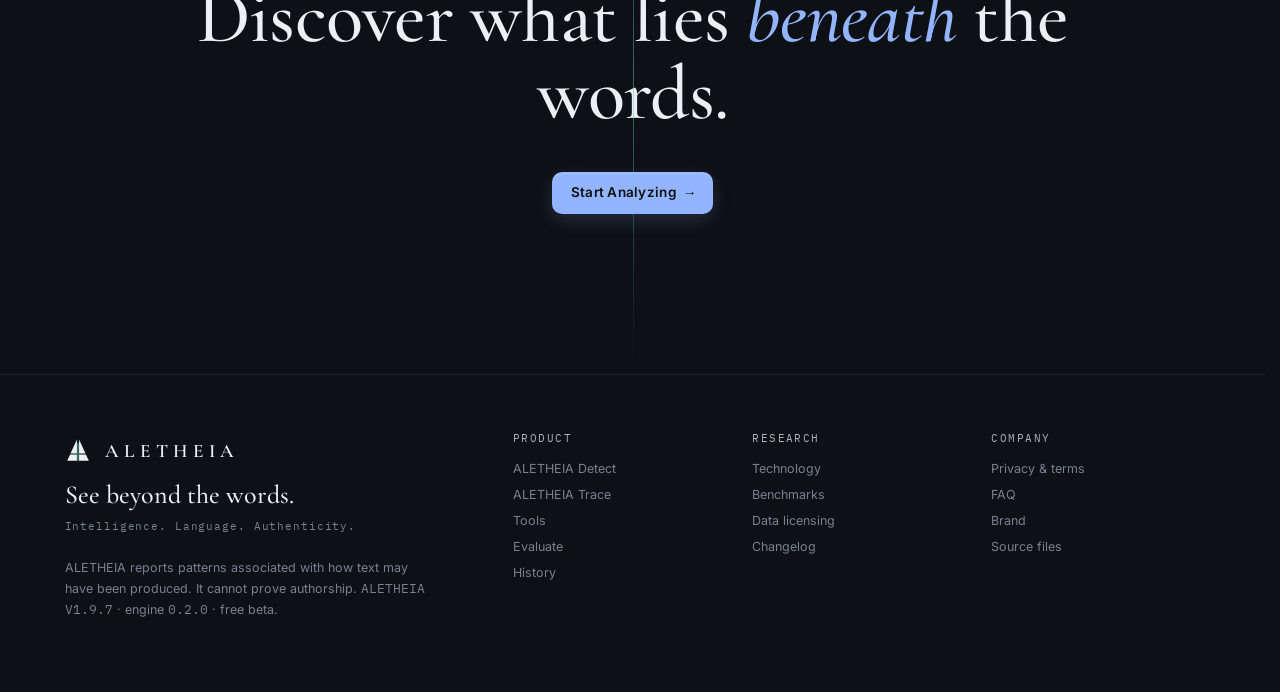
==== commit c0e32ee8: "V1.9.7: short texts by sentence at High/Very high, redesigned tools and UI" ====
--- a/index.html
+++ b/index.html
@@ -449,12 +449,62 @@
 .zh-i{display:none}html[lang="zh-CN"] .zh-i{display:inline}html[lang="zh-CN"] .en-i{display:none}.evtier{margin:8px 0 6px;font-size:15px}.ev-A{color:#c4614f}.ev-B{color:#c9a14a}.ev-C{color:var(--fg-2)}table.evt{width:100%;border-collapse:collapse;margin:8px 0;font-size:13.5px}table.evt td{padding:6px 8px;border-top:1px solid var(--line-2);vertical-align:top}
 .zh-v{display:none}html[lang="zh-CN"] .zh-v{display:block}html[lang="zh-CN"] .en-v{display:none}
 .mrow{display:flex;gap:10px;justify-content:flex-end;margin-top:6px}
+
+.toolgrid{display:grid;grid-template-columns:repeat(3,minmax(0,1fr));gap:18px;margin:10px 0 80px}
+@media (max-width:980px){.toolgrid{grid-template-columns:1fr}}
+.toolcard{display:flex;flex-direction:column;gap:10px;text-decoration:none;color:var(--fg);background:var(--card);border:1px solid var(--line);border-radius:20px;box-shadow:var(--shadow);padding:26px 26px 22px;transition:border-color .2s var(--ease),transform .2s var(--ease),box-shadow .2s var(--ease)}
+.toolcard:hover{border-color:color-mix(in srgb,var(--accent) 45%,transparent);transform:translateY(-2px)}
+.toolcard .tc-n{font:500 11px var(--mono);letter-spacing:.16em;color:var(--accent)}
+.toolcard h2{font:500 30px/1.1 var(--serif);margin:0}
+.toolcard p{margin:0;color:var(--fg-2);font-size:14px;line-height:1.65;flex:1}
+.tc-foot{display:flex;align-items:center;justify-content:space-between;gap:10px;margin-top:8px;flex-wrap:wrap}
+.tc-chip{display:inline-flex;align-items:center;gap:7px;font:500 12px var(--sans);color:var(--fg-2);background:var(--bg-3);border-radius:999px;padding:6px 11px}
+.tc-chip i{width:6px;height:6px;border-radius:50%;background:#5CC8A0}.tc-chip.net i{background:#F0BA5A}
+.toolcard:hover .btn{border-color:var(--fg-3)}
+/* ===== V1.9.7 polish layer: consistent controls, clearer states, calmer depth ===== */
+[data-theme="dark"]{--shadow-btn:0 1px 0 rgba(255,255,255,.18) inset,0 6px 18px rgba(147,180,255,.18);--ring:0 0 0 3px rgba(147,180,255,.22)}
+[data-theme="light"]{--shadow-btn:0 1px 0 rgba(255,255,255,.25) inset,0 6px 16px rgba(47,91,211,.22);--ring:0 0 0 3px rgba(47,91,211,.18)}
+.btn{min-height:40px;padding:9px 18px;border-radius:10px;background:var(--card);border-color:var(--line-2);font-weight:500;justify-content:center}
+.btn:hover:not(:disabled){border-color:var(--fg-3);background:var(--bg-3)}
+.btn.primary{background:var(--accent);border-color:transparent;color:var(--btn-fg);font-weight:600;box-shadow:var(--shadow-btn)}
+.btn.primary:hover:not(:disabled){background:var(--accent);border-color:transparent;filter:brightness(1.07)}
+.btn.small{min-height:34px;padding:6px 13px;font-size:12.5px}
+.btn:focus-visible{outline:none;box-shadow:var(--ring)}
+.iconbtn{width:36px;height:36px;border-radius:10px;border-color:var(--line-2)}
+.iconbtn:hover{background:color-mix(in srgb,var(--fg) 5%,transparent)}
+nav.links{gap:4px}
+nav.links a{padding:7px 12px;border-radius:9px;border-bottom:0;font-weight:500}
+nav.links a:hover{background:color-mix(in srgb,var(--fg) 6%,transparent)}
+nav.links a.on{background:color-mix(in srgb,var(--accent) 14%,transparent);color:var(--fg)}
+.vbadge{border-color:var(--line-2);padding:3px 7px}
+.tabs button{font:500 13.5px var(--sans);color:var(--fg-3);transition:color .18s var(--ease)}
+.tabs button:hover{color:var(--fg)}
+.tabs select,.fld input,select{border-radius:10px;border:1px solid var(--line-2);background:var(--bg);color:var(--fg);transition:border-color .18s var(--ease),box-shadow .18s var(--ease)}
+.tabs select{padding:8px 10px;font:500 13px var(--sans)}
+.tabs select:focus,select:focus{outline:none;border-color:var(--accent);box-shadow:var(--ring)}
+.drop{border:1.5px dashed var(--line-2);border-radius:14px}
+.drop:hover,.drop.drag{border-color:var(--accent);background:color-mix(in srgb,var(--accent) 6%,var(--bg))}
+.modelbar{padding:10px 12px;border:1px solid var(--line);background:var(--card);box-shadow:var(--shadow)}
+.mb-seg{background:var(--bg-3);border-radius:12px;padding:4px}
+.mb-seg button{border-radius:9px;padding:8px 14px;transition:background-color .18s var(--ease),color .18s var(--ease)}
+.mb-seg button:hover:not(.on){color:var(--fg)}
+.mb-seg button.on small{color:var(--accent)}
+.modes{background:var(--bg-3)}
+.modes button.on{box-shadow:0 1px 3px rgba(0,0,0,.16)}
+.pickbtn{min-height:40px}
+.panel,.workbench,.dcta{border-color:var(--line)}
+.panel{border-radius:20px}
+.sec-k{letter-spacing:.18em}
+.covbox{border-radius:16px}
+table.evt td,table.sig td{vertical-align:top}
+.whybox{border-radius:14px}
+::selection{background:color-mix(in srgb,var(--accent) 30%,transparent)}
 </style>
 </head>
 <body>
 <header class="top">
   <div class="wrap">
-    <a class="brand" href="#home" aria-label="ALETHEIA home"><svg viewBox="0 0 48 48" aria-hidden="true"><path d="M22.0 4.5 L10.152 30.5 L22.0 30.5 Z" fill="currentColor"/><path d="M9.423 32.1 L4 44 L22.0 44 L22.0 32.1 Z" fill="currentColor"/><path d="M26.000 4.5 L37.848 30.5 L26.000 30.5 Z" fill="currentColor"/><path d="M38.577 32.1 L44.000 44 L26.000 44 L26.000 32.1 Z" fill="currentColor"/><rect x="23.1" y="11" width="1.8" height="33" style="fill:var(--beam)"/></svg><span>ALETHEIA</span><small class="vbadge">V1.9.6</small></a>
+    <a class="brand" href="#home" aria-label="ALETHEIA home"><svg viewBox="0 0 48 48" aria-hidden="true"><path d="M22.0 4.5 L10.152 30.5 L22.0 30.5 Z" fill="currentColor"/><path d="M9.423 32.1 L4 44 L22.0 44 L22.0 32.1 Z" fill="currentColor"/><path d="M26.000 4.5 L37.848 30.5 L26.000 30.5 Z" fill="currentColor"/><path d="M38.577 32.1 L44.000 44 L26.000 44 L26.000 32.1 Z" fill="currentColor"/><rect x="23.1" y="11" width="1.8" height="33" style="fill:var(--beam)"/></svg><span>ALETHEIA</span><small class="vbadge">V1.9.7</small></a>
     <nav class="links">
       <a href="#detect" data-p="detect">Detect</a><a href="#tools" data-p="tools">Tools</a><a href="#technology" data-p="technology">Technology</a><a href="#research" data-p="research">Research</a><a href="#changelog" data-p="changelog">Changelog</a><a href="#history" data-p="history">History</a>
     </nav>
@@ -623,13 +673,13 @@
 <!-- ================= DETECT ================= -->
 <main class="page" id="p-detect">
   <div class="wrap">
-    <div class="page-head"><p class="eyebrow">ALETHEIA Detect · V1.9.6 free beta</p><h1>Analyze a document.</h1>
+    <div class="page-head"><p class="eyebrow">ALETHEIA Detect · V1.9.7 free beta</p><h1>Analyze a document.</h1>
       <p>Paste text or upload a file. Analysis runs entirely in your browser, so your document never leaves your device. English prose only; at least 80 words (150 for an AI percentage), 300+ recommended.</p></div>
     <div class="modelbar" id="modelBar"><span class="mb-l">Model</span>
       <div class="mb-seg" role="radiogroup" aria-label="Model version">
-        <button class="on" data-model="current" role="radio" aria-checked="true">Current<small>seg-1.0 · latest training</small></button><button data-model="seg07" role="radio" aria-checked="false">Previous<small>seg-0.9 · V1.8.7 to V1.9.4</small></button><button data-model="seg06" role="radio" aria-checked="false">Older<small>seg-0.6 · V1.3 to V1.8.1</small></button>
+        <button class="on" data-model="current" role="radio" aria-checked="true">Current<small>V1.9.7 · short texts by sentence</small></button><button data-model="v196" role="radio" aria-checked="false">Previous<small>V1.9.6 · window rule</small></button><button data-model="seg07" role="radio" aria-checked="false">Older<small>seg-0.9 · V1.8.7 to V1.9.4</small></button>
       </div>
-      <span class="mb-n">Switch to an earlier model to compare results. Thresholds are identical; the current and previous models blank out topic words, the older one does not. Only Deep Scan and Supreme use these models.</span></div>
+      <span class="mb-n">Switch to an earlier version to compare results. Current and Previous use the same seg-1.0 model. They differ only for texts of 150 to 299 words at High and Very high: Current checks them sentence by sentence (V1.9.7 rule), Previous uses the General thresholds as V1.9.6 did. Older is the seg-0.9 model. Only Deep Scan and Supreme use this switch.</span></div>
     <section id="inputSection">
       <div class="workbench">
         <div class="tabs" role="tablist">
@@ -661,8 +711,8 @@
               <div class="picklist" id="pickList" role="listbox" aria-label="Detection level" hidden>
                 <button type="button" role="option" data-lv="g"><b>General</b><small>Standard thresholds for any writing: articles, reports, essays. Fewest false alarms.</small></button>
                 <button type="button" role="option" data-lv="0"><b>T mode <i>student</i></b><small>Our strictest student-essay threshold, applied to texts of 300+ words as Turnitin does. Not calibrated to Turnitin yet: only two paired documents so far.</small></button>
-                <button type="button" role="option" data-lv="1"><b>High <i>student · default</i></b><small>Also counts weaker AI-like passages (amber). Catches more AI text; about 1 in 100 human essays reaches 20%.</small></button>
-                <button type="button" role="option" data-lv="2"><b>Very high <i>student</i></b><small>The most sensitive level: catches more rewritten AI text but still misses some. About 2–3 in 100 human essays reach 20%.</small></button>
+                <button type="button" role="option" data-lv="1"><b>High <i>student · default</i></b><small>Also counts weaker AI-like passages (amber). Catches more AI text; about 1 in 100 human essays reaches 20%. Texts of 150–299 words are checked sentence by sentence (new in V1.9.7).</small></button>
+                <button type="button" role="option" data-lv="2"><b>Very high <i>student</i></b><small>The most sensitive level: catches more rewritten AI text but still misses some. About 2–3 in 100 human essays reach 20%. Texts of 150–299 words are checked sentence by sentence (new in V1.9.7).</small></button>
               </div>
             </div>
             <p class="pk-hint" id="pickHint">Turn on Student assignment to use the student levels.</p>
@@ -700,24 +750,18 @@
 <main class="page" id="p-tools"><div class="wrap">
 <div class="en-v">
   <div class="page-head"><p class="eyebrow">Tools</p><h1>More ways to look at a document.</h1><p>Three separate tools that sit beside the detector. Like the detector, they show observations for a person to review. None of them can prove who wrote a text.</p></div>
-  <div class="content" style="max-width:none">
-    <h2><a href="similarity.html">Similarity Check</a></h2>
-    <p>Compare a set of documents with each other (for example a class set of essays), or compare one submission with sources you add yourself, such as the readings. Matching passages are highlighted (side by side when you compare a set). Everything runs in your browser; nothing is uploaded. Matches show shared wording, not misconduct: quotations, common phrases and shared task instructions also match.</p>
-    <h2><a href="process.html">Writing Process</a></h2>
-    <p>Reads the editing history Word keeps inside a .docx file: recorded editing time, editing sessions, paragraphs added in one session, tracked changes and comments. You can load several drafts of the same work to see how it grew. Names are hidden by default. Everything runs in your browser. Pasting the text into a new file, Google Docs exports or some "Save as" formats can reset or remove this history, so treat it as a starting point for a conversation, never as proof.</p>
-    <h2><a href="references.html">Reference Check</a></h2>
-    <p>Splits a reference list and looks each entry up in Crossref and OpenAlex, two public scholarly databases, to see whether the cited work exists and matches the details given. Only the reference entries are sent (plus an email if you choose to enter one, to Crossref only), and only after you press the check button. Your document is not sent. Like any website, these services also see your IP address. Books, reports, very new work and non-English work are often missing from these databases, so "Not found" means "check it yourself", not "fabricated".</p>
+  <div class="toolgrid">
+    <a class="toolcard" href="similarity.html"><span class="tc-n">01</span><h2>Similarity Check</h2><p>Compare a set of documents with each other (for example a class set of essays), or one submission with sources you add yourself, such as the readings. Every pair is compared word for word and matching passages are highlighted side by side. Matches show shared wording, not misconduct: quotations, common phrases and shared task instructions also match.</p><span class="tc-foot"><span class="tc-chip ok"><i></i>Runs in your browser</span><span class="btn small">Open <span class="arr">→</span></span></span></a>
+    <a class="toolcard" href="process.html"><span class="tc-n">02</span><h2>Writing Process</h2><p>Reads the editing history Word keeps inside a .docx file and explains it in plain language: how much editing history there is, a timeline of editing sessions, a paragraph map, and what changed between drafts. File and author names are hidden by default. Pasting the text into a new file, Google Docs exports or some “Save as” formats remove this history, so treat it as a starting point for a conversation, never as proof.</p><span class="tc-foot"><span class="tc-chip ok"><i></i>Runs in your browser</span><span class="btn small">Open <span class="arr">→</span></span></span></a>
+    <a class="toolcard" href="references.html"><span class="tc-n">03</span><h2>Reference Check</h2><p>Splits a reference list and looks each entry up in Crossref and OpenAlex, two public scholarly databases, to see whether the cited work exists and matches the details given. Only the reference entries are sent (plus an email if you choose to enter one, to Crossref only), and only after you press the check button. Your document is not sent. Like any website, these services also see your IP address. Books, reports, very new work and non-English work are often missing, so “Not found” means “check it yourself”, not “fabricated”.</p><span class="tc-foot"><span class="tc-chip net"><i></i>Looks up references online, after you agree</span><span class="btn small">Open <span class="arr">→</span></span></span></a>
   </div>
 </div>
 <div class="zh-v" lang="zh-CN">
   <div class="page-head"><p class="eyebrow">工具</p><h1>从更多角度看一份文档。</h1><p>检测器旁边的三个独立工具。和检测器一样，它们只给出需要由人来判断的观察结果，都不能证明文本是谁写的。</p></div>
-  <div class="content" style="max-width:none">
-    <h2><a href="similarity.html">相似度检查</a></h2>
-    <p>把一组文档互相比较（例如全班的作文），或者把一份作业和你自己加入的来源（例如阅读材料）比较。相同的段落会被高亮（比较一组文档时并排显示）。全部在你的浏览器里运行，不上传任何内容。匹配只说明用词相同，不代表学术不端：引语、常见说法和相同的任务要求也会匹配。</p>
-    <h2><a href="process.html">写作过程</a></h2>
-    <p>读取 Word 在 .docx 文件里保存的编辑记录：记录的编辑时长、编辑会话、在一次会话里整段加入的段落、修订和批注。可以加载同一作业的多个草稿，看它是怎样写出来的。人名默认隐藏。全部在你的浏览器里运行。把文字粘贴到新文件、从 Google Docs 导出或某些"另存为"格式都可能重置或清除这些记录，所以只能作为沟通的起点，不能作为证据。</p>
-    <h2><a href="references.html">参考文献核查</a></h2>
-    <p>拆分参考文献列表，并在 Crossref 和 OpenAlex 这两个公开学术数据库里逐条查找，看被引用的作品是否存在、信息是否一致。只有在你点击核查按钮后，才会发送参考文献条目（如果你填写了邮箱，邮箱只发给 Crossref）；你的文档不会被发送。和任何网站一样，这些服务也会看到你的 IP 地址。图书、报告、很新的作品和非英文作品常常不在这些数据库里，所以"未找到"的意思是"请自己核对"，不是"编造"。</p>
+  <div class="toolgrid">
+    <a class="toolcard" href="similarity.html"><span class="tc-n">01</span><h2>相似度检查</h2><p>把一组文档互相比较（例如全班的作文），或者把一份作业和你自己加入的来源（例如阅读材料）比较。每一对文档都逐词比较，相同的段落会并排高亮。匹配只说明用词相同，不代表学术不端：引语、常见说法和相同的任务要求也会匹配。</p><span class="tc-foot"><span class="tc-chip ok"><i></i>在浏览器里运行</span><span class="btn small">打开 <span class="arr">→</span></span></span></a>
+    <a class="toolcard" href="process.html"><span class="tc-n">02</span><h2>写作过程</h2><p>读取 Word 在 .docx 文件里保存的编辑记录，并用大白话解释：编辑记录有多少、编辑会话时间线、段落地图，以及草稿之间改了什么。文件名和作者名默认隐藏。把文字粘贴到新文件、从 Google Docs 导出或某些“另存为”格式都会清除这些记录，所以只能作为沟通的起点，不能作为证据。</p><span class="tc-foot"><span class="tc-chip ok"><i></i>在浏览器里运行</span><span class="btn small">打开 <span class="arr">→</span></span></span></a>
+    <a class="toolcard" href="references.html"><span class="tc-n">03</span><h2>参考文献核查</h2><p>拆分参考文献列表，并在 Crossref 和 OpenAlex 这两个公开学术数据库里逐条查找，看被引用的作品是否存在、信息是否一致。只有在你点击核查按钮后，才会发送参考文献条目（如果你填写了邮箱，邮箱只发给 Crossref）；你的文档不会被发送。和任何网站一样，这些服务也会看到你的 IP 地址。图书、报告、很新的作品和非英文作品常常不在这些数据库里，所以“未找到”的意思是“请自己核对”，不是“编造”。</p><span class="tc-foot"><span class="tc-chip net"><i></i>经你同意后在线查询参考文献</span><span class="btn small">打开 <span class="arr">→</span></span></span></a>
   </div>
 </div>
 </div></main>
@@ -1136,7 +1180,17 @@
 <div class="en-v">
   <div class="page-head"><p class="eyebrow">Changelog</p><h1>Every update since V1.0.</h1><p>Newest first. Each entry says what changed, why, and what it means for your results. Numbers come from test texts the model never saw, unless stated; small samples are marked.</p></div>
   <div class="content changelog">
-  <h2>V1.9 (11–25 November 2026)</h2>
+  <h2>V1.9 (11–26 November 2026)</h2>
+  <div class="cl"><h3>V1.9.7 <span>26 Nov 2026 · short texts checked sentence by sentence at High and Very high, redesigned tools</span></h3><ul>
+    <li><b>Short texts at High and Very high.</b> Texts of 150–299 words used to fall back to the General thresholds at the High and Very high levels, because the student thresholds need 300 words. They are now checked sentence by sentence: each sentence takes the average score of the ~250-word segments around it and is highlighted when that reaches 80% (High) or 75% (Very high); the percentage is the share of words in highlighted sentences and shows as *% below 30%. Texts of 300 words or more, and the General and T levels, work exactly as in V1.9.6. The model (seg-1.0) is unchanged.</li>
+    <li><b>Results on 150–299-word texts, calibration set</b> (1,979 human and 1,088 AI documents; V1.9.6 counted as flagged at 20%, V1.9.7 at 30%): High: AI documents caught 468 → 716 (43.0% → 65.8%), human documents flagged 0 → 13 (0.7%). Very high: AI 468 → 766 (70.4%), human 0 → 23 (1.2%).</li>
+    <li><b>Whole calibration set</b> (5,200 human, 3,055 AI): High: AI caught 71.8% → 79.9%, human flagged 87 → 100 (1.7% → 1.9%). Very high: 73.2% → 82.9%, 139 → 162 (2.7% → 3.1%). This trades a few more false alarms on short texts for far fewer misses. The biggest gain is short science and academic AI text: at High 129 → 215 of 312.</li>
+    <li><b>Costs.</b> Human science and academic writing flagged at High 4 → 8 and at Very high 8 → 15 of 467; Federal Register government prose 24 → 25 (High) and 30 → 31 (Very high) of 523. Short texts do not get the extra pass that looks for a single AI paragraph (that pass needs 300+ words, as before).</li>
+    <li><b>Caveats.</b> The sentence rule was first tuned on our evaluation sets (which also hold 8 donated documents and 5 Turnitin-paired documents) and checked on the calibration set; the Very high setting was chosen with the calibration set and donated documents in view, so its figures are optimistic. Donated documents and the Turnitin-paired documents are all 300+ words, so their results are unchanged. The evidence-tier rates are not shown for short texts yet.</li>
+    <li><b>Previous version kept.</b> The Model switch now offers Current (V1.9.7), Previous (V1.9.6, same model) and Older (seg-0.9). seg-0.6 is no longer offered.</li>
+    <li><b>Tools redesigned.</b> Writing Process now reads like the detector: a plain-language summary of how much editing history a Word file holds, an editing-session timeline, a paragraph map, observations with ordinary explanations, and draft-to-draft changes. Similarity Check and Reference Check share the same look as the rest of the site, and the Tools page is now a set of cards.</li>
+    <li><b>Interface.</b> Buttons, inputs, tabs and cards were refined across the site for a calmer, more consistent look.</li>
+  </ul></div>
   <div class="cl"><h3>V1.9.6 <span>25 Nov 2026 · three new tools: Similarity Check, Writing Process, Reference Check</span></h3><ul>
 <li><b>New Tools page</b> (in the menu) with three separate tools. The detector itself is unchanged: same models, thresholds and results as V1.9.5.</li>
 <li><b>Similarity Check</b> compares a set of documents with each other, or one submission with sources you add. Matching passages of at least 8 words are highlighted. It runs in your browser.</li>
@@ -1290,7 +1344,17 @@
 <div class="zh-v" lang="zh-CN">
   <div class="page-head"><p class="eyebrow">更新日志</p><h1>V1.0 以来的每一次更新。</h1><p>最新的在最上面。每一条都写明改了什么、为什么改，以及对你的结果意味着什么。除非另有说明，数字都来自模型从未见过的测试文本；样本很小的会标出来。</p></div>
   <div class="content changelog">
-  <h2>V1.9（2026 年 11 月 11–25 日）</h2>
+  <h2>V1.9（2026 年 11 月 11–26 日）</h2>
+  <div class="cl"><h3>V1.9.7 <span>2026 年 11 月 26 日 · “高”和“极高”档下短文逐句检查，工具重新设计</span></h3><ul>
+    <li><b>“高”和“极高”档下的短文。</b>以前 150–299 词的文本在“高”和“极高”档会退回通用阈值，因为学生阈值需要 300 词。现在这些文本按句子逐句检查：每个句子取它周围约 250 词片段的平均分，达到 80%（“高”档）或 75%（“极高”档）就被标出；百分比是被标出句子的词数占比，低于 30% 显示为 *%。300 词以上的文本，以及“通用”和 T 档，都和 V1.9.6 完全一样。模型（seg-1.0）没有变。</li>
+    <li><b>校准集里 150–299 词文本的结果</b>（人写 1,979 篇、AI 1,088 篇；V1.9.6 以 20%、V1.9.7 以 30% 作为标出线）：“高”档：抓到的 AI 文档 468 → 716 篇（43.0% → 65.8%），被标出的人写文档 0 → 13 篇（0.7%）。“极高”档：AI 468 → 766 篇（70.4%），人写 0 → 23 篇（1.2%）。</li>
+    <li><b>整个校准集</b>（人写 5,200 篇、AI 3,055 篇）：“高”档：AI 识别率 71.8% → 79.9%，被标出的人写文档 87 → 100 篇（1.7% → 1.9%）。“极高”档：73.2% → 82.9%，139 → 162 篇（2.7% → 3.1%）。也就是在短文上多一点误报，换来少得多的漏报。提升最大的是短的科学和学术类 AI 文本：“高”档从 129 篇升到 215 篇（共 312 篇）。</li>
+    <li><b>代价。</b>人写的科学和学术文本被标出：“高”档 4 → 8 篇、“极高”档 8 → 15 篇（共 467 篇）；Federal Register 政府公文：“高”档 24 → 25 篇、“极高”档 30 → 31 篇（共 523 篇）。短文没有“找出单个 AI 段落”的额外检查（这项检查和以前一样需要 300 词以上）。</li>
+    <li><b>注意。</b>句子规则先在我们的评估集上调整（评估集里也有 8 篇捐赠文档和 5 篇 Turnitin 对照文档），再用校准集检验；“极高”档的设置是在看过校准集和捐赠文档的情况下选的，所以它的数字偏乐观。捐赠文档和 Turnitin 对照文档都在 300 词以上，所以它们的结果没有变化。短文暂不显示“判断依据”各档的比例。</li>
+    <li><b>保留上一版。</b>模型开关现在有：当前（V1.9.7）、上一版（V1.9.6，同一个模型）、更早（seg-0.9）。不再提供 seg-0.6。</li>
+    <li><b>工具重新设计。</b>写作过程页现在和检测器一样好读：用大白话总结一份 Word 文件有多少编辑记录，加上编辑会话时间线、段落地图、附带常见正常原因的观察结果，以及草稿之间的变化。相似度检查和参考文献核查换成了和全站一致的样式，工具页也改成了卡片。</li>
+    <li><b>界面。</b>全站的按钮、输入框、标签页和卡片都做了细化，看起来更沉稳、更统一。</li>
+  </ul></div>
   <div class="cl"><h3>V1.9.6 <span>2026 年 11 月 25 日 · 三个新工具：相似度检查、写作过程、参考文献核查</span></h3><ul>
 <li><b>新增"工具"页面</b>（在菜单里），包含三个独立工具。检测器本身没有改变：模型、阈值和结果都和 V1.9.5 相同。</li>
 <li><b>相似度检查</b>把一组文档互相比较，或把一份作业和你加入的来源比较，高亮至少 8 个词的相同段落。在你的浏览器里运行。</li>
@@ -1464,7 +1528,7 @@
     <p>An ALETHEIA result is not evidence of misconduct and must not be the sole basis for any academic or employment decision.</p>
     <h2>Terms of use (free beta)</h2>
     <ul>
-      <li>ALETHEIA V1.9.6 is a free research beta, provided as is, without warranty of any kind. Results can be wrong in both directions.</li>
+      <li>ALETHEIA V1.9.7 is a free research beta, provided as is, without warranty of any kind. Results can be wrong in both directions.</li>
       <li>Use it to start a conversation, not to end one: look at drafts, notes and version history, and talk to the writer.</li>
       <li>Only analyse text you are allowed to share with yourself: your own writing, or writing you have a legitimate reason to review.</li>
       <li>The detection models were trained on research datasets whose upstream rights are still under review; a paid version will be retrained on cleared data.</li>
@@ -1496,7 +1560,7 @@
     <p>ALETHEIA 的结果不是不当行为的证据，不能作为任何学术或雇佣决定的唯一依据。</p>
     <h2>使用条款（免费测试版）</h2>
     <ul>
-      <li>ALETHEIA V1.9.6 是免费的研究测试版，按现状提供，不作任何担保。结果在两个方向上都可能出错。</li>
+      <li>ALETHEIA V1.9.7 是免费的研究测试版，按现状提供，不作任何担保。结果在两个方向上都可能出错。</li>
       <li>用它来开启一次对话，而不是结束对话：看看草稿、笔记和版本历史，并和作者谈谈。</li>
       <li>只分析你有权查看的文本：你自己写的，或你有正当理由审阅的文本。</li>
       <li>检测模型用研究数据集训练，这些数据集的上游版权仍在审查中；付费版将用已获许可的数据重新训练。</li>
@@ -1566,8 +1630,8 @@
 </div></footer>
 <div class="tip" id="tip"></div>
 <script>try{var t=localStorage.getItem("aletheia.theme");if(t)document.documentElement.dataset.theme=t;}catch(e){}</script>
-<script src="model.js?v=1.9.6"></script>
-<script src="engine.js?v=1.9.6"></script>
+<script src="model.js?v=1.9.7"></script>
+<script src="engine.js?v=1.9.7"></script>
 <script>
 (function(){
 "use strict";
@@ -1645,7 +1709,7 @@
 }
 $$(".tabs [data-tab]").forEach(b => b.addEventListener("click", () => setTab(b.dataset.tab)));
 let currentFile = null, currentMeta = {};
-const BUILD = "1.9.6"; // appended to script URLs so browsers fetch new models after an update
+const BUILD = "1.9.7"; // appended to script URLs so browsers fetch new models after an update
 { const va = document.getElementById("verApp"); if (va) va.textContent = "ALETHEIA V" + BUILD; }
 function setFile(name){ currentFile = name; if (!name) currentMeta = {}; $("#filechip").style.display = name ? "flex" : "none"; $("#filename").textContent = name ? "📄 " + name + " · text extracted, review or edit below" : ""; }
 $("#clearFile").addEventListener("click", () => { setFile(null); input.value=""; updateCount(); });
@@ -1878,7 +1942,7 @@
     .concat(b.families);
   const tops = b.sentences.filter(s => s.score !== null).sort((a, c) => c.score - a.score).slice(0, 3).filter(s => s.score >= 0.6)
     .map(s => ({ text: s.text, score: s.score, hits: s.f.hits.filter(h => h.kind !== "human").map(h => h.text) }));
-  const notes = [...(R.byCoverage ? [`AI verdict from the AI percentage (${R.coverage.display}): the whole-document score alone (${Math.round(R.deepScore * 100)}) is below its threshold, but enough of the text is in AI-like segments.`] : []), ...(R.coverage && R.coverage.reportable ? [`AI percentage: ${R.coverage.display} of qualifying text in ${R.coverage.runs.length} highlighted segment${R.coverage.runs.length === 1 ? "" : "s"} (${R.coverage.sensitive ? `teal underline = student-assignment threshold, ${R.coverage.displayStrong}; amber = high-sensitivity screening leads` : "teal underline"}). This is a separate, section-level measure; the score above is for the whole document.`] : []),
+  const notes = [...(R.byCoverage ? [`AI verdict from the AI percentage (${R.coverage.display}): the whole-document score alone (${Math.round(R.deepScore * 100)}) is below its threshold, but enough of the text is in AI-like segments.`] : []), ...(R.coverage && R.coverage.reportable ? [`AI percentage: ${R.coverage.display} of qualifying text in ${R.coverage.runs.length} highlighted segment${R.coverage.runs.length === 1 ? "" : "s"} (${R.coverage.hasLeads ? `teal underline = student-assignment threshold, ${R.coverage.displayStrong}; amber = high-sensitivity screening leads` : "teal underline"}). This is a separate, section-level measure; the score above is for the whole document.`] : []),
     `${R.levelLabel}: verdict held in ${Math.round(R.stability*100)}% of ${R.bootstrap.full} bootstrap re-analyses (90% interval ${Math.round(R.ci[0]*100)}–${Math.round(R.ci[1]*100)}).`,
     `Analysis took ${(R.elapsedMs/1000).toFixed(1)} s on this device.`].concat(b.notes);
   return Object.assign({}, b, { score: R.deepScore, flaggedShare: R.flaggedShare, category: R.category, catKey: R.catKey, confidence: R.confidence,
@@ -1904,12 +1968,12 @@
     await ensureDeep(level === "supreme");
     const mSrc = { seg07: ["AletheiaDeepModelLegacy", "deep_model_seg09.js"], seg06: ["AletheiaDeepModelSeg06", "deep_model_seg06.js"] }[modelSel];
     if (mSrc && !window[mSrc[0]]) { st.textContent = "Loading the earlier model…"; await loadScript(mSrc[1] + "?v=" + BUILD); }
-    if (modelSel === "current" && !window.AletheiaDeepModelSeg06) { st.textContent = "Loading the cross-check model…"; try { await loadScript("deep_model_seg06.js?v=" + BUILD); } catch (e) {} }
-    const R = await window.AletheiaDeep.run(input.value, { level, student: studentOn(), sensitive: sensitiveOn(), model: modelSel, crossCheck: modelSel === "current", signal: deepAbort.signal,
+    if ((modelSel === "current" || modelSel === "v196") && !window.AletheiaDeepModelSeg06) { st.textContent = "Loading the cross-check model…"; try { await loadScript("deep_model_seg06.js?v=" + BUILD); } catch (e) {} }
+    const R = await window.AletheiaDeep.run(input.value, { level, student: studentOn(), sensitive: sensitiveOn(), model: modelSel, crossCheck: modelSel === "current" || modelSel === "v196", signal: deepAbort.signal,
       onProgress: (p) => { st.textContent = p.stage; bar.style.width = Math.max(1, Math.round(p.frac * 100)) + "%"; } });
     if (R.status !== "ok") { render(R.base); return; }
     R.model = modelSel; const A = adaptDeep(R); last = A; lastDeep = R;
-    render(A); renderDeepPanel(R, level); saveHistory(Object.assign({}, A, { category: A.category + " · " + R.levelLabel + (modelSel === "seg07" ? " · seg-0.9" : modelSel === "seg06" ? " · seg-0.6" : ""), aipct: R.coverage ? R.coverage.display : null }));
+    render(A); renderDeepPanel(R, level); saveHistory(Object.assign({}, A, { category: A.category + " · " + R.levelLabel + (modelSel === "seg07" ? " · seg-0.9" : modelSel === "v196" ? " · V1.9.6" : modelSel === "seg06" ? " · seg-0.6" : ""), aipct: R.coverage ? R.coverage.display : null }));
     if (level === "supreme") await buildPdf(R);
   } catch (e) {
     if (e && e.message === "cancelled") showMsg("Deep Scan cancelled.", "info");
@@ -1926,7 +1990,7 @@
     `Words: ${r.totalWords} total, ${r.qualifyingWords} qualifying`, `Language: ${r.language.name}`];
   if (R) L.push(`Deep score: ${Math.round(R.deepScore * 100)}/100`, `Register: ${R.register && R.register.academic ? "academic" : R.register && R.register.creative ? "creative" : "general"}`);
   if (cv && !cv.reportable) L.push(`AI percentage: none (needs at least ${cv.minWords || 150} words of prose, found ${cv.qualifyingWords}); the whole-document score still applies`);
-  else if (cv) L.push(`AI percentage: ${cv.display}${cv.sensitive ? ` (student threshold ${cv.displayStrong})` : ""}`, `Thresholds: ${cv.student ? (cv.sensitive ? (cv.sensitiveLevel === 2 ? "student, very high sensitivity" : "student, high sensitivity") : "student, T mode") : "general"}`);
+  else if (cv) L.push(`AI percentage: ${cv.display}${cv.hasLeads ? ` (student threshold ${cv.displayStrong})` : ""}${cv.rule === "sentence" ? " (V1.9.7 sentence rule)" : ""}`, `Thresholds: ${cv.student ? (cv.sensitive ? (cv.sensitiveLevel === 2 ? "student, very high sensitivity" : "student, high sensitivity") : "student, T mode") : "general"}`);
   if (currentFile) L.push(`File type: ${(currentFile.split(".").pop() || "").toLowerCase()}`);
   return L;
 }
@@ -2046,7 +2110,7 @@
 function docxBox(R){
   const box = $("#docxBox"); if (!box) return;
   if (!docxSrc || input.value.trim() !== (docxSrc.text || "").trim() || !R.coverage || !R.coverage.reportable) { box.innerHTML = ""; return; }
-  box.innerHTML = `<button class="btn small" id="docxSave">Download annotated Word file <span class="arr">↓</span></button><div class="count" id="docxMsg" style="margin-top:6px">Your original document with AI-like sentences highlighted (teal${R.coverage.sensitive ? ", screening leads amber" : ""}). Made in your browser; the text is not changed.</div>`;
+  box.innerHTML = `<button class="btn small" id="docxSave">Download annotated Word file <span class="arr">↓</span></button><div class="count" id="docxMsg" style="margin-top:6px">Your original document with AI-like sentences highlighted (teal${R.coverage.hasLeads ? ", screening leads amber" : ""}). Made in your browser; the text is not changed.</div>`;
   $("#docxSave").onclick = async () => {
     const msg = $("#docxMsg"); msg.textContent = "Building annotated copy…";
     try {
@@ -2054,7 +2118,7 @@
       const cv = R.coverage, marks = R.base.sentences.filter((s) => s.segAI).map((s) => ({ text: s.text, lead: !!s.segLead }));
       const mode = cv.student ? (cv.sensitive ? (cv.sensitiveLevel === 2 ? "student assignment, very high sensitivity" : "student assignment, high sensitivity") : "student assignment") : "standard thresholds";
       const notice = [`ALETHEIA ${BUILD} · ${cv.reportable ? `${cv.display} detected as AI` : "no AI percentage (too little prose)"} (${R.levelLabel}, ${mode}) · ${new Date().toLocaleDateString()}`,
-        cv.sensitive ? `Teal: AI-like at the student-assignment threshold (${cv.displayStrong}). Amber: screening leads, weaker signals shown only in high-sensitivity mode.` : "Teal: sentences in segments the model scores as AI-generated.",
+        cv.hasLeads ? `Teal: AI-like at the student-assignment threshold (${cv.displayStrong}). Amber: screening leads, weaker signals shown only in high-sensitivity mode.` : "Teal: sentences in segments the model scores as AI-generated.",
         "This highlighting is a statistical estimate, not proof of authorship. Delete these lines before reusing the file."];
       const r = await window.AletheiaDocx.annotate(docxSrc.buf, marks, notice);
       const fname = docxSrc.name.replace(/\.docx$/i, "") + "-ALETHEIA-annotated.docx";
@@ -2088,16 +2152,25 @@
     C: b("Weak: only the current model; nothing else backs it up", "弱：只有当前模型，没有其他证据支持"),
     none: b("No AI result at this level", "此级别没有 AI 结论") }[E.tier];
   const LV = { General: ["General", "通用"], High: ["High", "高"], VH: ["Very high", "极高"] };
-  const cal = E.cal ? `<div class="covnote">${b(`In our validation set (${LV[E.cal.level][0]} level; ${E.cal.nh.toLocaleString("en")} human and ${E.cal.na} AI documents), ${E.cal.kh} human documents (${E.cal.human}) and ${E.cal.ka} AI documents (${E.cal.ai}) ended up in this tier (measured with seg-0.9, the model before V1.9.5). These rates come from our own test sets and may be lower or higher on other writing.`, `在我们的验证样本里（${LV[E.cal.level][1]}档；人写 ${E.cal.nh.toLocaleString("en")} 篇、AI ${E.cal.na} 篇），有 ${E.cal.kh} 篇人写文档（${E.cal.human}）和 ${E.cal.ka} 篇 AI 文档（${E.cal.ai}）落在这一档（用 V1.9.5 之前的 seg-0.9 测得）。这些比例来自我们自己的测试集，换成别的文章可能更高或更低。`)}</div>` : E.tier !== "none" ? `<div class="covnote">${b("The tier rates were measured at the General, High and Very high levels with the cross-check on, so they are not shown for this setting.", "分档比例是在通用、高、极高三档并开启交叉验证时测得的，这个设置下不显示。")}</div>` : "";
+  const cal = E.cal ? `<div class="covnote">${b(`In our validation set (${LV[E.cal.level][0]} level; ${E.cal.nh.toLocaleString("en")} human and ${E.cal.na} AI documents), ${E.cal.kh} human documents (${E.cal.human}) and ${E.cal.ka} AI documents (${E.cal.ai}) ended up in this tier (measured with seg-0.9, the model before V1.9.5). These rates come from our own test sets and may be lower or higher on other writing.`, `在我们的验证样本里（${LV[E.cal.level][1]}档；人写 ${E.cal.nh.toLocaleString("en")} 篇、AI ${E.cal.na} 篇），有 ${E.cal.kh} 篇人写文档（${E.cal.human}）和 ${E.cal.ka} 篇 AI 文档（${E.cal.ai}）落在这一档（用 V1.9.5 之前的 seg-0.9 测得）。这些比例来自我们自己的测试集，换成别的文章可能更高或更低。`)}</div>` : E.tier !== "none" && E.calRuleNew ? `<div class="covnote">${b("The tier rates were measured with the V1.9.6 window rule and have not yet been re-measured for the V1.9.7 sentence rule, so they are not shown here. Switch to Previous to see them.", "各档的比例是用 V1.9.6 的窗口规则测得的，还没有按 V1.9.7 的句子规则重新测量，所以这里不显示。切换到“上一版”可以看到。")}</div>` : E.tier !== "none" ? `<div class="covnote">${b("The tier rates were measured at the General, High and Very high levels with the cross-check on, so they are not shown for this setting.", "分档比例是在通用、高、极高三档并开启交叉验证时测得的，这个设置下不显示。")}</div>` : "";
   const fired = (E.style || []).filter(x => x.fired);
   const ZL = { phrase: "常见 AI 套话（如“值得注意的是”“起着关键作用”）", lex: "AI 常用词密度高", opener: "很多句子用套路过渡词开头（However、Moreover、Overall）", transition: "过渡词比例高", cv: "句子长短异常均匀" };
   const rows = [
-    [b("Current model", "当前模型"), pc(E.current), E.flagged ? b("reaches 20%", "达到 20%") : b("below 20%", "低于 20%")],
+    [b("Current model", "当前模型"), pc(E.current), (() => { const k = Math.round(((R.coverage && R.coverage.ruleCut) || 0.2) * 100); return E.flagged ? b(`reaches ${k}%`, `达到 ${k}%`) : b(`below ${k}%`, `低于 ${k}%`); })()],
     [b("Second opinion: seg-0.6", "旧模型复核：seg-0.6"), E.cross == null ? "—" : pc(E.cross), E.cross == null ? b("not run", "未运行") : E.agree ? b("agrees", "一致") : b("does not flag it", "未标出")],
     [b("Writing style", "行文特征"), `${E.nStyle} / ${(E.style || []).length}`, fired.length ? fired.map(x => b(esc(x.label), ZL[x.key] || esc(x.label))).join("<br>") : b("none of the indicators", "没有指标触发")],
   ].map(r => `<tr><td>${r[0]}</td><td class="mono">${r[1]}</td><td>${r[2]}</td></tr>`).join("");
   return `<div class="whybox evbox"><b>${b("Evidence behind this result", "判断依据")}</b><div class="evtier ev-${E.tier}">${T}</div>${cal}<table class="evt">${rows}</table>
   <div class="covnote">${b("seg-0.6 is an older model trained before the 2026 school-task data. It shares features and much training data with the current model, so it is a second opinion, not independent proof: it agrees with most of the current model’s false alarms too, and it misses many AI-written humanities essays, so “does not flag it” does not mean the text is human. Each style indicator fires in about 3–9% of human documents overall and up to about 14% in some sets of student essays. None of this proves who wrote the text.", "seg-0.6 是训练于 2026 年学校作业数据之前的旧模型。它和当前模型共用特征和大部分训练数据，所以只是第二意见，不是独立证明：当前模型误判的大多数文档它也会误判；它还会漏掉很多 AI 写的文科作文，所以它“未标出”不说明是人写。每个行文指标在人写文档里总体约有 3% 到 9% 会触发，在某些学生作文集合里可达约 14%。这些都不能证明作者是谁。")}</div></div>`;
+}
+const bz = (en, zh) => `<span class="en-i">${en}</span><span class="zh-i">${zh}</span>`;
+// V1.9.7 sentence rule (High and Very high on the current model)
+function sentNote(cv){
+  if (!cv.reportable) return "";
+  const t = Math.round(cv.ruleT * 100), c = Math.round(cv.ruleCut * 100), vh = cv.ruleKey === "vh";
+  const cal = vh ? ["23 of 1,979 human documents (1.2%)", "766 of 1,088 AI documents (70.4%)", "1,979 篇人写文档中有 23 篇（1.2%）", "1,088 篇 AI 文档中有 766 篇（70.4%）"] : ["13 of 1,979 human documents (0.7%)", "716 of 1,088 AI documents (65.8%)", "1,979 篇人写文档中有 13 篇（0.7%）", "1,088 篇 AI 文档中有 716 篇（65.8%）"];
+  return `<div class="covnote">${bz(`This text has fewer than 300 words, so it was checked sentence by sentence (V1.9.7 rule, ${vh ? "Very high" : "High"} level): the share of prose in sentences the model scores at least ${t}% likely to be AI-generated.`, `这篇文本不到 300 词，所以按句子逐句检查（V1.9.7 规则，“${vh ? "极高" : "高"}”档）：模型判断至少 ${t}% 可能是 AI 生成的句子，占正文的比例。`)}</div>
+  <details class="covmore"><summary>${bz("How to read this", "怎么看这个数")}</summary><p>${bz(`Each sentence takes the average score of the overlapping ~${cv.W}-word segments around it and is highlighted when that reaches ${t}%. The percentage counts the words in highlighted sentences. Below ${c}% it is shown as *% because false alarms are more likely there. On the 150–299-word texts of our calibration set, ${cal[0]} and ${cal[1]} reached ${c}% (before V1.9.7 these texts fell back to the General thresholds: 0 human documents and 43.0% of AI documents)${vh ? "; this set also helped choose the Very high setting, so these figures are optimistic" : ""}. Use the highlights to decide where to look, never as proof.`, `每个句子取它周围约 ${cv.W} 词的重叠片段的平均分，达到 ${t}% 就会被标出。百分比统计的是被标出句子里的词数。低于 ${c}% 时显示为 *%，因为那个区间更容易误报。在我们校准集里 150–299 词的文本上，${cal[2]}、${cal[3]}达到了 ${c}%（V1.9.7 之前这些文本退回通用阈值：人写 0 篇，AI 43.0%）${vh ? "；这个数据集也参与了“极高”档设置的选择，所以这些数字偏乐观" : ""}。标出的句子只用来决定从哪里看起，绝不是证据。`)}</p></details>`;
 }
 function renderDeepPanel(R, level){
   const P = $("#deepPanel"); P.style.display = "";
@@ -2105,9 +2178,9 @@
   const infl = R.influence.slice(0, 4).map(x => `<tr><td class="mono">P${x.para + 1}</td><td class="mono">${x.delta >= 0 ? "+" : ""}${(x.delta * 100).toFixed(1)}</td><td>${esc(x.preview)}…</td></tr>`).join("");
   const cv = R.coverage;
   const covHtml = cv ? `<div class="covbox"><div class="covpct"${cv.reportable ? "" : ' aria-hidden="true"'}>${esc(cv.display)}</div><div>${cv.reportable ? `<b>detected as AI</b> · ${cv.runs.length} highlighted segment${cv.runs.length === 1 ? "" : "s"} (teal underline in the text above)` : `<b>No AI percentage</b> · <span>The AI percentage needs at least ${cv.minWords || 150} words of prose (found ${cv.qualifyingWords}). The whole-document score below still applies.</span>`}
-      ${!cv.reportable ? "" : `<div class="covnote">${cv.sensitive ? `${cv.displayStrong} at the student threshold (teal); the rest of this figure is amber screening leads: places to look, not evidence.` : cv.student ? "Share of prose in segments that look AI-generated, at the student-assignment threshold." : "Share of prose in segments that look AI-generated."}</div>`}<details class="covmore"><summary>How to read this</summary><p>Share of qualifying words in overlapping ~${cv.W}-word segments that the segment model scores as AI-generated. 1–19% is shown as *% because false positives are more likely there. ${cv.sensitive ? `High-sensitivity screening: ${cv.displayStrong} at the student-assignment threshold (teal); amber segments are screening leads that only this setting counts. About 1 in 100 human student essays reaches 20% here, so check amber passages against drafts and notes before drawing any conclusion. ` : ""}${cv.student ? "Student-assignment thresholds: calibrated on human student essays only, so that at most 1% of each group reaches 20%. Do not use them for other kinds of writing." : cv.studentRequested ? `Student-assignment mode needs at least ${cv.studentMinWords} words of prose, so the standard thresholds were used.` : "Calibrated so that at most 1% of human documents in each test group reach 20%."}</p></details></div></div>` : "";
+      ${cv.rule === "sentence" ? sentNote(cv) : !cv.reportable ? "" : `<div class="covnote">${cv.sensitive ? `${cv.displayStrong} at the student threshold (teal); the rest of this figure is amber screening leads: places to look, not evidence.` : cv.student ? "Share of prose in segments that look AI-generated, at the student-assignment threshold." : "Share of prose in segments that look AI-generated."}</div>`}${cv.rule === "sentence" ? "" : `<details class="covmore"><summary>How to read this</summary><p>Share of qualifying words in overlapping ~${cv.W}-word segments that the segment model scores as AI-generated. 1–19% is shown as *% because false positives are more likely there. ${cv.sensitive ? `High-sensitivity screening: ${cv.displayStrong} at the student-assignment threshold (teal); amber segments are screening leads that only this setting counts. About 1 in 100 human student essays reaches 20% here, so check amber passages against drafts and notes before drawing any conclusion. ` : ""}${cv.student ? "Student-assignment thresholds: calibrated on human student essays only, so that at most 1% of each group reaches 20%. Do not use them for other kinds of writing." : cv.studentRequested ? `Student-assignment mode needs at least ${cv.studentMinWords} words of prose, so the standard thresholds were used.` : "Calibrated so that at most 1% of human documents in each test group reach 20%."}</p></details>`}</div></div>` : "";
   const whyHtml = cv && cv.why && cv.why.length ? `<div class="whybox"><b>Wording that raised the score</b><div class="whyw">${cv.why.map(w => `<span class="whyc">${esc(w.t)}<small>${w.n}×</small></span>`).join("")}</div><div class="covnote">In our samples these words appear in AI-written text at least twice as often as in human writing, and they pulled the highlighted segments’ scores up. People use them too, so this shows where the model is looking, not who wrote the text.</div></div>` : "";
-  P.innerHTML = `<p class="sec-k">01 · Result · ${esc(R.levelLabel)}</p>${R.model === "seg07" ? `<div class="legacybar"><b>Previous model</b><span>This result comes from the model used from V1.8.7 to V1.9.4 (seg-0.9). Switch back to the current model at the top of the page to compare.</span></div>` : R.model === "seg06" ? `<div class="legacybar"><b>Older model</b><span>This result comes from the older seg-0.6 model, used from V1.3 to V1.8.1. Switch back to the current model at the top of the page to compare.</span></div>` : ""}${covHtml}${evHtml(R)}${whyHtml}<h2 style="margin-top:18px">Whole-document score ${Math.round(R.deepScore * 100)}<span style="font-size:18px;color:var(--fg-3)"> / 100</span></h2>
+  P.innerHTML = `<p class="sec-k">01 · Result · ${esc(R.levelLabel)}</p>${R.model === "v196" ? `<div class="legacybar">${bz("<b>Previous version (V1.9.6)</b><span>Same seg-1.0 model; texts of 150–299 words at High and Very high use the General thresholds as in V1.9.6. Switch back to Current at the top of the page to compare.</span>", "<b>上一版（V1.9.6）</b><span>同一个 seg-1.0 模型；“高”和“极高”档下 150–299 词的文本像 V1.9.6 一样用通用阈值。可以在页面顶部切回“当前”进行对比。</span>")}</div>` : R.model === "seg07" ? `<div class="legacybar"><b>Older model</b><span>This result comes from the model used from V1.8.7 to V1.9.4 (seg-0.9). Switch back to the current model at the top of the page to compare.</span></div>` : R.model === "seg06" ? `<div class="legacybar"><b>Older model</b><span>This result comes from the older seg-0.6 model, used from V1.3 to V1.8.1. Switch back to the current model at the top of the page to compare.</span></div>` : ""}${covHtml}${evHtml(R)}${whyHtml}<h2 style="margin-top:18px">Whole-document score ${Math.round(R.deepScore * 100)}<span style="font-size:18px;color:var(--fg-3)"> / 100</span></h2>
     <p class="sub">90% bootstrap interval ${Math.round(R.ci[0] * 100)}–${Math.round(R.ci[1] * 100)} · verdict stable in ${Math.round(R.stability * 100)}% of ${R.bootstrap.full} re-analyses · ${(R.elapsedMs / 1000).toFixed(1)} s</p>
     <details class="mdet"><summary>Model details</summary><div class="metric-grid" style="margin-top:10px"><div class="metric"><div class="k">Standard model</div><div class="v">${pct(R.pGbm)}</div></div><div class="metric"><div class="k">n-gram model</div><div class="v">${pct(R.pNgram)}</div></div>${R.pGeneral != null ? `<div class="metric"><div class="k">General-writing model</div><div class="v">${pct(R.pGeneral)}</div></div>` : ""}
     <div class="metric"><div class="k">Combined</div><div class="v">${pct(R.deepScore)}</div></div><div class="metric"><div class="k">Flag threshold</div><div class="v">${pct(R.thresholds.high)}</div></div></div></details>
@@ -2438,8 +2511,8 @@
 "Standard thresholds for any writing: articles, reports, essays. Fewest false alarms.":"适用于任何文体的标准阈值：文章、报告、论文。误报最少。",
 "T mode":"T 档","student":"学生","High":"高","student · default":"学生 · 默认","Very high":"极高",
 "Our strictest student-essay threshold, applied to texts of 300+ words as Turnitin does. Not calibrated to Turnitin yet: only two paired documents so far.":"我们最严格的学生论文阈值，和 Turnitin 一样只看 300 词以上的文本。尚未按 Turnitin 校准：目前只有两份对照文档。",
-"Also counts weaker AI-like passages (amber). Catches more AI text; about 1 in 100 human essays reaches 20%.":"同时计入较弱的 AI 式信号（琥珀色），能抓到更多 AI 文本；每 100 篇人写的论文中约有 1 篇达到 20%。",
-"The most sensitive level: catches more rewritten AI text but still misses some. About 2–3 in 100 human essays reach 20%.":"最敏感的档位：能抓到更多改写过的 AI 文本，但仍会漏掉一些。每 100 篇人写的论文中约有 2–3 篇达到 20%。",
+"Also counts weaker AI-like passages (amber). Catches more AI text; about 1 in 100 human essays reaches 20%. Texts of 150–299 words are checked sentence by sentence (new in V1.9.7).":"同时计入较弱的 AI 式信号（琥珀色），能抓到更多 AI 文本；每 100 篇人写的论文中约有 1 篇达到 20%。150–299 词的文本会逐句检查（V1.9.7 新增）。",
+"The most sensitive level: catches more rewritten AI text but still misses some. About 2–3 in 100 human essays reach 20%. Texts of 150–299 words are checked sentence by sentence (new in V1.9.7).":"最敏感的档位：能抓到更多改写过的 AI 文本，但仍会漏掉一些。每 100 篇人写的论文中约有 2–3 篇达到 20%。150–299 词的文本会逐句检查（V1.9.7 新增）。",
 "Turn on Student assignment to use the student levels.":"打开“学生作业”才能使用学生档位。",
 "Deep Scan: two trained models, window re-scoring and bootstrap re-analysis, about 10–40 seconds.":"深度扫描：两个训练好的模型、窗口重评分和自助法（bootstrap）重分析，约 10–40 秒。",
 "Everything in Deep, plus 2,000 bootstrap re-analyses, three window sizes and paragraph influence analysis, then a full PDF report. Takes as long as the analysis needs: usually under a minute, longer on phones and long documents.":"包含深度扫描的全部内容，加上 2,000 次自助法重分析、三种窗口大小和段落影响分析，最后生成完整 PDF 报告。通常不到一分钟，手机和长文档会更久。",
@@ -2506,7 +2579,8 @@
 "Below the review threshold.":"低于复核阈值。","Above the review threshold.":"高于复核阈值。","Review range.":"复核区间。",
 "Signal family":"信号类型","Measured":"测量值","Effect on score":"对分数的影响","Strength":"强度","Toward human-like":"偏向人写","Toward AI-like":"偏向 AI","Neutral":"中性","Info only":"仅供参考","moderate":"中等","weak":"弱","strong":"强","ineffective":"无效",
 "Para":"段落","Δ score":"分数变化","Opening":"开头","Paragraphs that move the result most":"对结果影响最大的段落",
-"Wording typical of AI text":"典型的 AI 用词","Model":"模型","Current":"当前","Previous":"上一版","seg-1.0 · latest training":"seg-1.0 · 最新一次训练","seg-0.9 · V1.8.7 to V1.9.4":"seg-0.9 · V1.8.7 至 V1.9.4","Model version":"模型版本",
+"Wording typical of AI text":"典型的 AI 用词","Model":"模型","Current":"当前","Previous":"上一版","Older":"更早","V1.9.7 · short texts by sentence":"V1.9.7 · 短文逐句检查","V1.9.6 · window rule":"V1.9.6 · 窗口规则",
+"Switch to an earlier version to compare results. Current and Previous use the same seg-1.0 model. They differ only for texts of 150 to 299 words at High and Very high: Current checks them sentence by sentence (V1.9.7 rule), Previous uses the General thresholds as V1.9.6 did. Older is the seg-0.9 model. Only Deep Scan and Supreme use this switch.":"切换到更早的版本来对比结果。“当前”和“上一版”用的是同一个 seg-1.0 模型，只在“高”和“极高”档、150 到 299 词的文本上有区别：“当前”逐句检查（V1.9.7 句子规则），“上一版”像 V1.9.6 一样退回通用阈值。“更早”是 seg-0.9 模型。只有深度扫描和 Supreme 使用这个开关。","seg-1.0 · latest training":"seg-1.0 · 最新一次训练","seg-0.9 · V1.8.7 to V1.9.4":"seg-0.9 · V1.8.7 至 V1.9.4","Model version":"模型版本",
 "Switch to an earlier model to compare results. Thresholds are identical; the current and previous models blank out topic words, the older one does not. Only Deep Scan and Supreme use these models.":"切换到更早的模型，用来对比结果。阈值完全相同；当前模型和上一版模型都会清空题目词，更早的模型不会。只有深度扫描和 Supreme 使用这些模型。","Older":"更早","seg-0.6 · V1.3 to V1.8.1":"seg-0.6 · V1.3 至 V1.8.1","Older model":"更早的模型","This result comes from the older seg-0.6 model, used from V1.3 to V1.8.1. Switch back to the current model at the top of the page to compare.":"这个结果来自更早的 seg-0.6 模型（V1.3 至 V1.8.1 使用）。要对比的话，请在页面顶部切回当前模型。","Loading the earlier model…":"正在加载更早的模型…","Previous model":"上一版模型","This result comes from the model used from V1.8.7 to V1.9.4 (seg-0.9). Switch back to the current model at the top of the page to compare.":"这个结果来自 V1.8.7 至 V1.9.4 使用的模型（seg-0.9）。要对比的话，请在页面顶部切回当前模型。","Loading the previous model…":"正在加载上一版模型…","Wording that raised this segment’s score:":"拉高这一段分数的用词：","Wording that raised the score":"拉高分数的用词",
 "In our samples these words appear in AI-written text at least twice as often as in human writing, and they pulled the highlighted segments’ scores up. People use them too, so this shows where the model is looking, not who wrote the text.":"在我们的样本里，这些词在 AI 写的文本中出现的频率至少是人写文本的两倍，并且把被标出片段的分数拉高了。人也会用这些词，所以这只能说明模型在看哪里，不能说明是谁写的。",
 "No specific markers. The score reflects local sentence rhythm and the document-level pattern.":"没有具体的标记。分数反映的是局部句子节奏和全文模式。","Opens with a formal transition word.":"以正式的过渡词开头。",
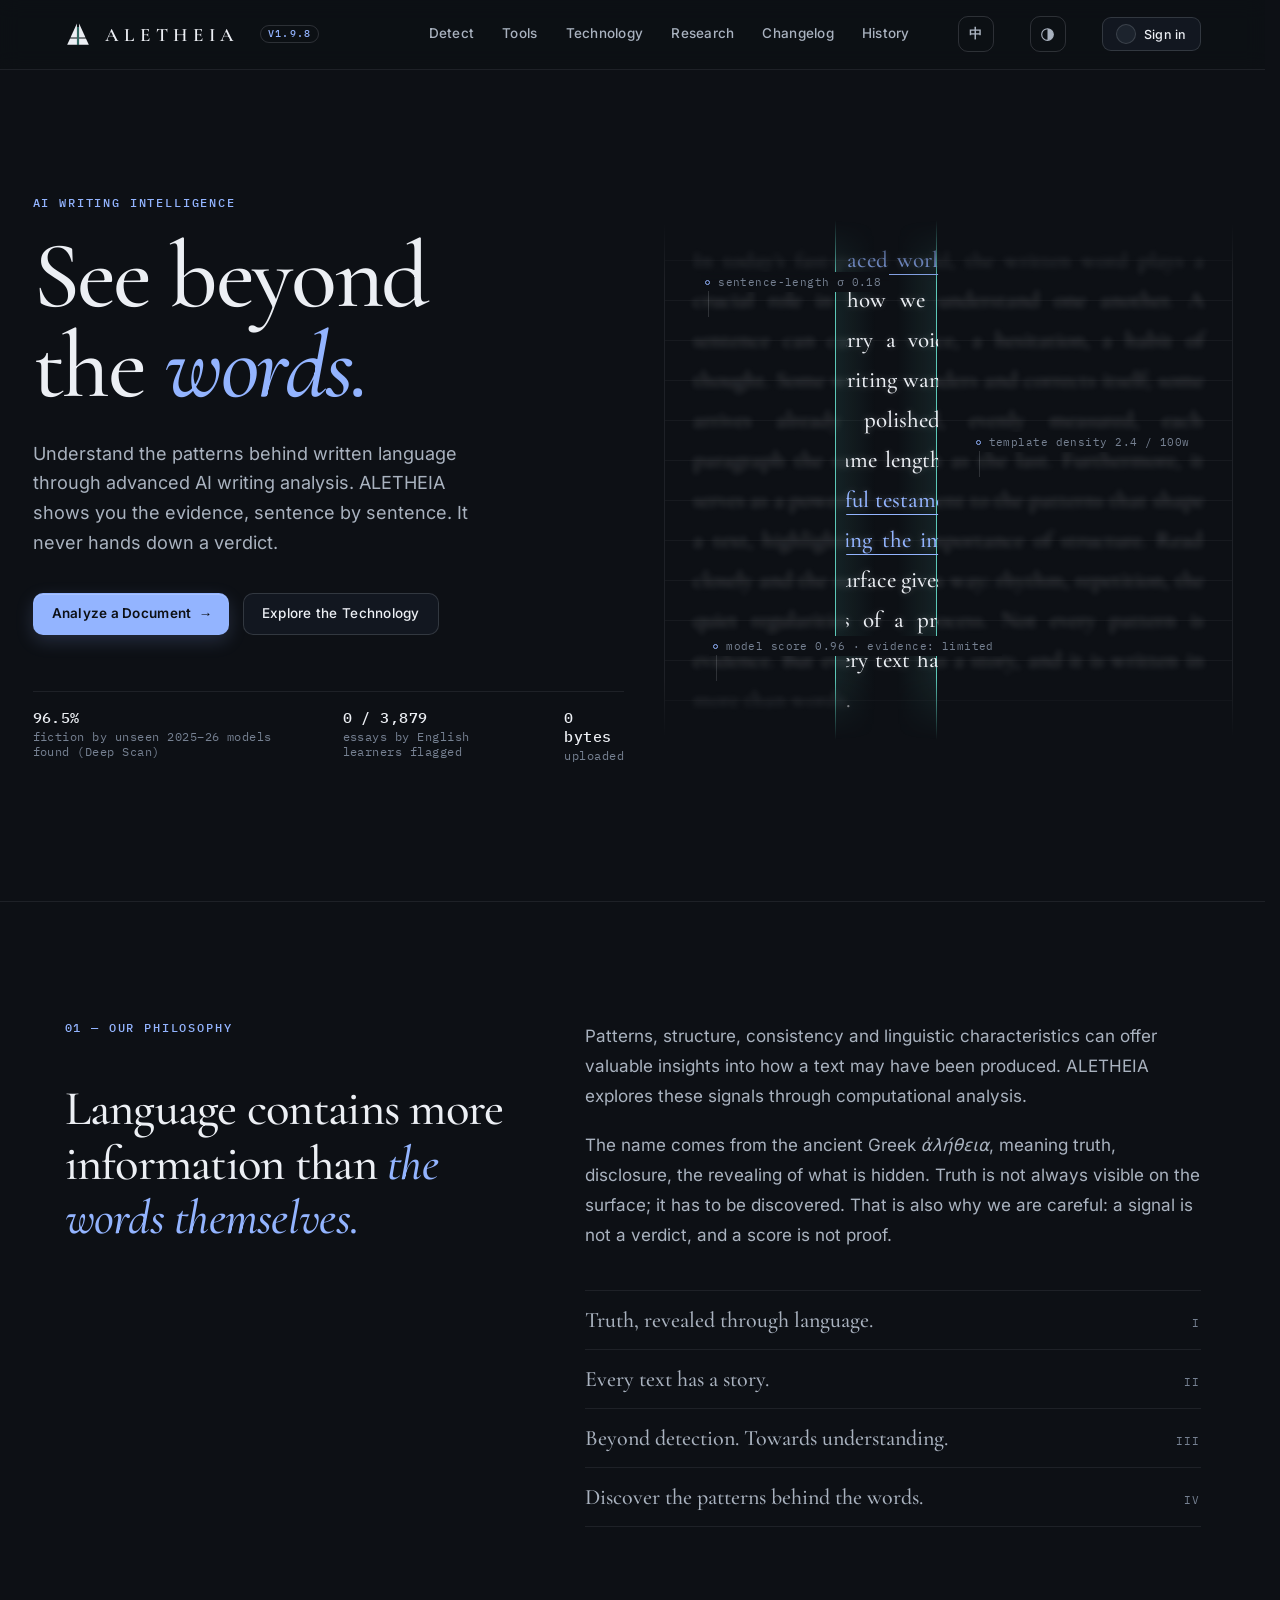
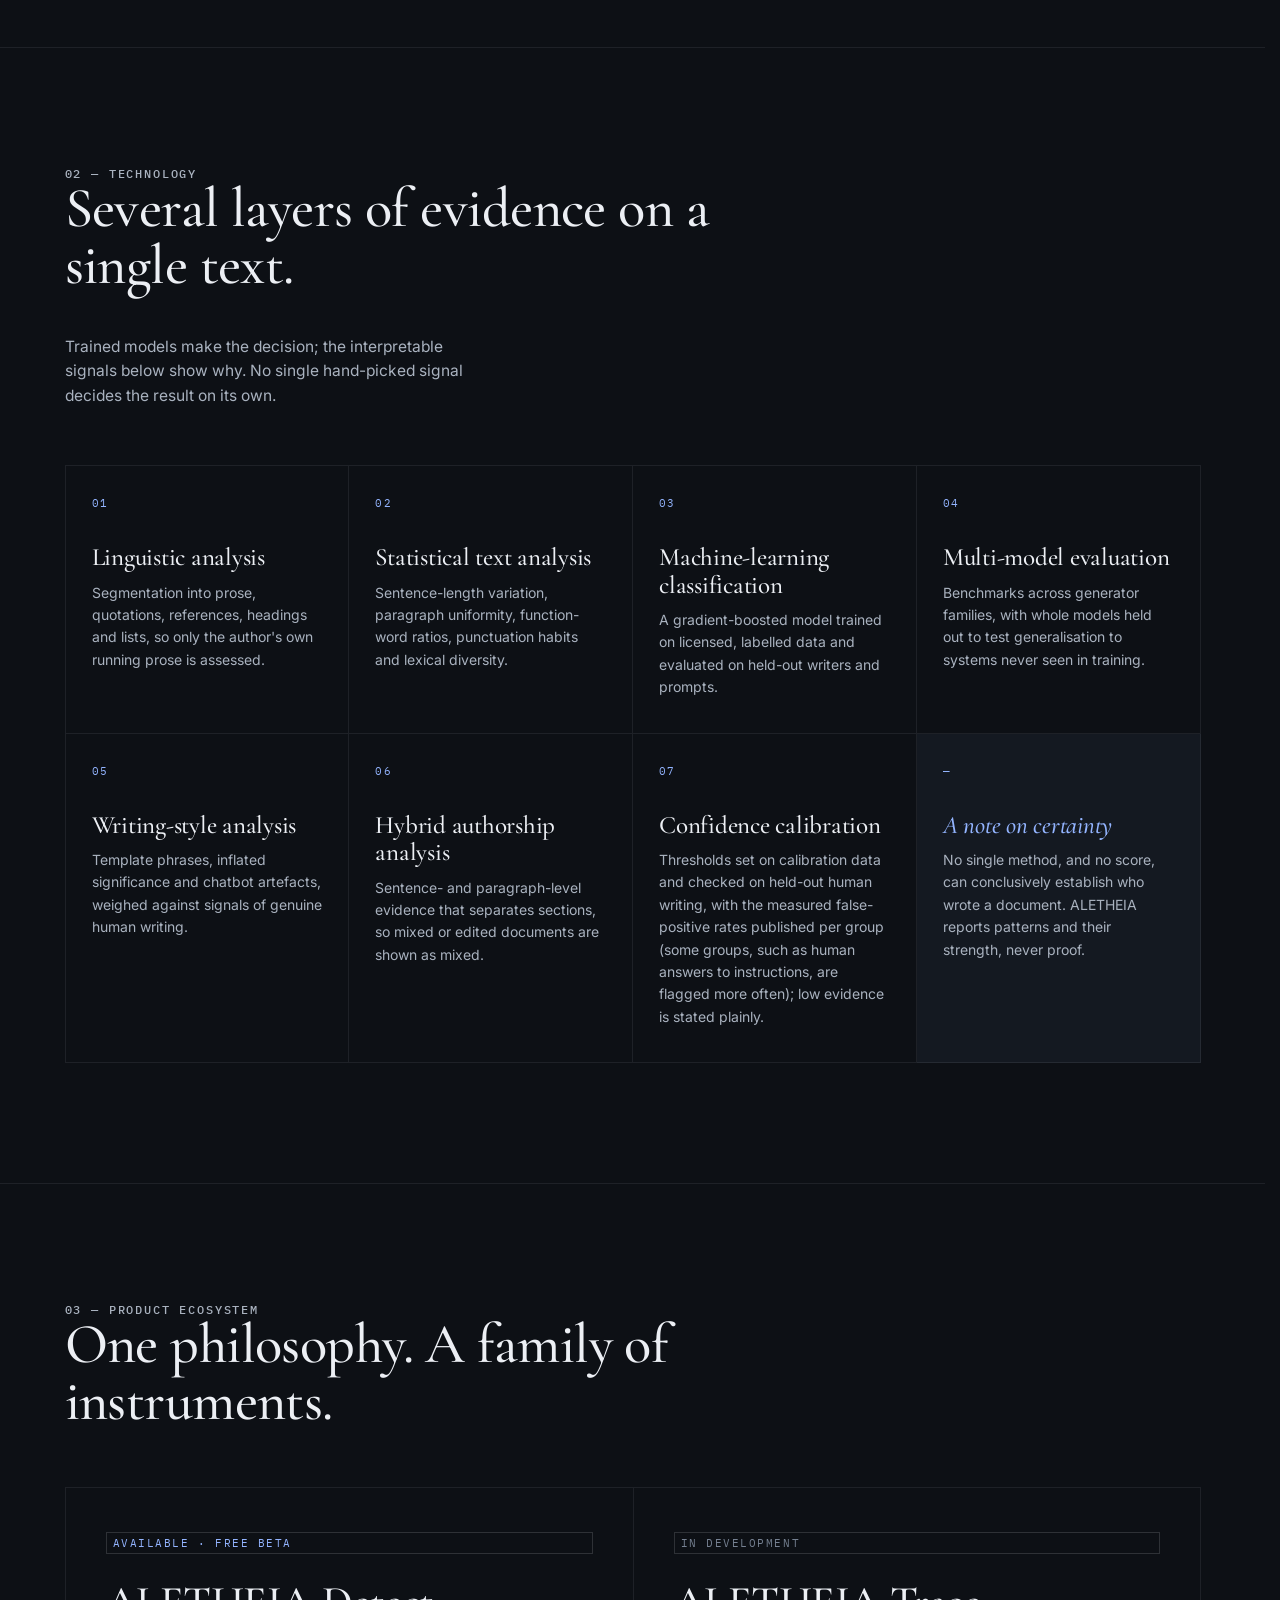
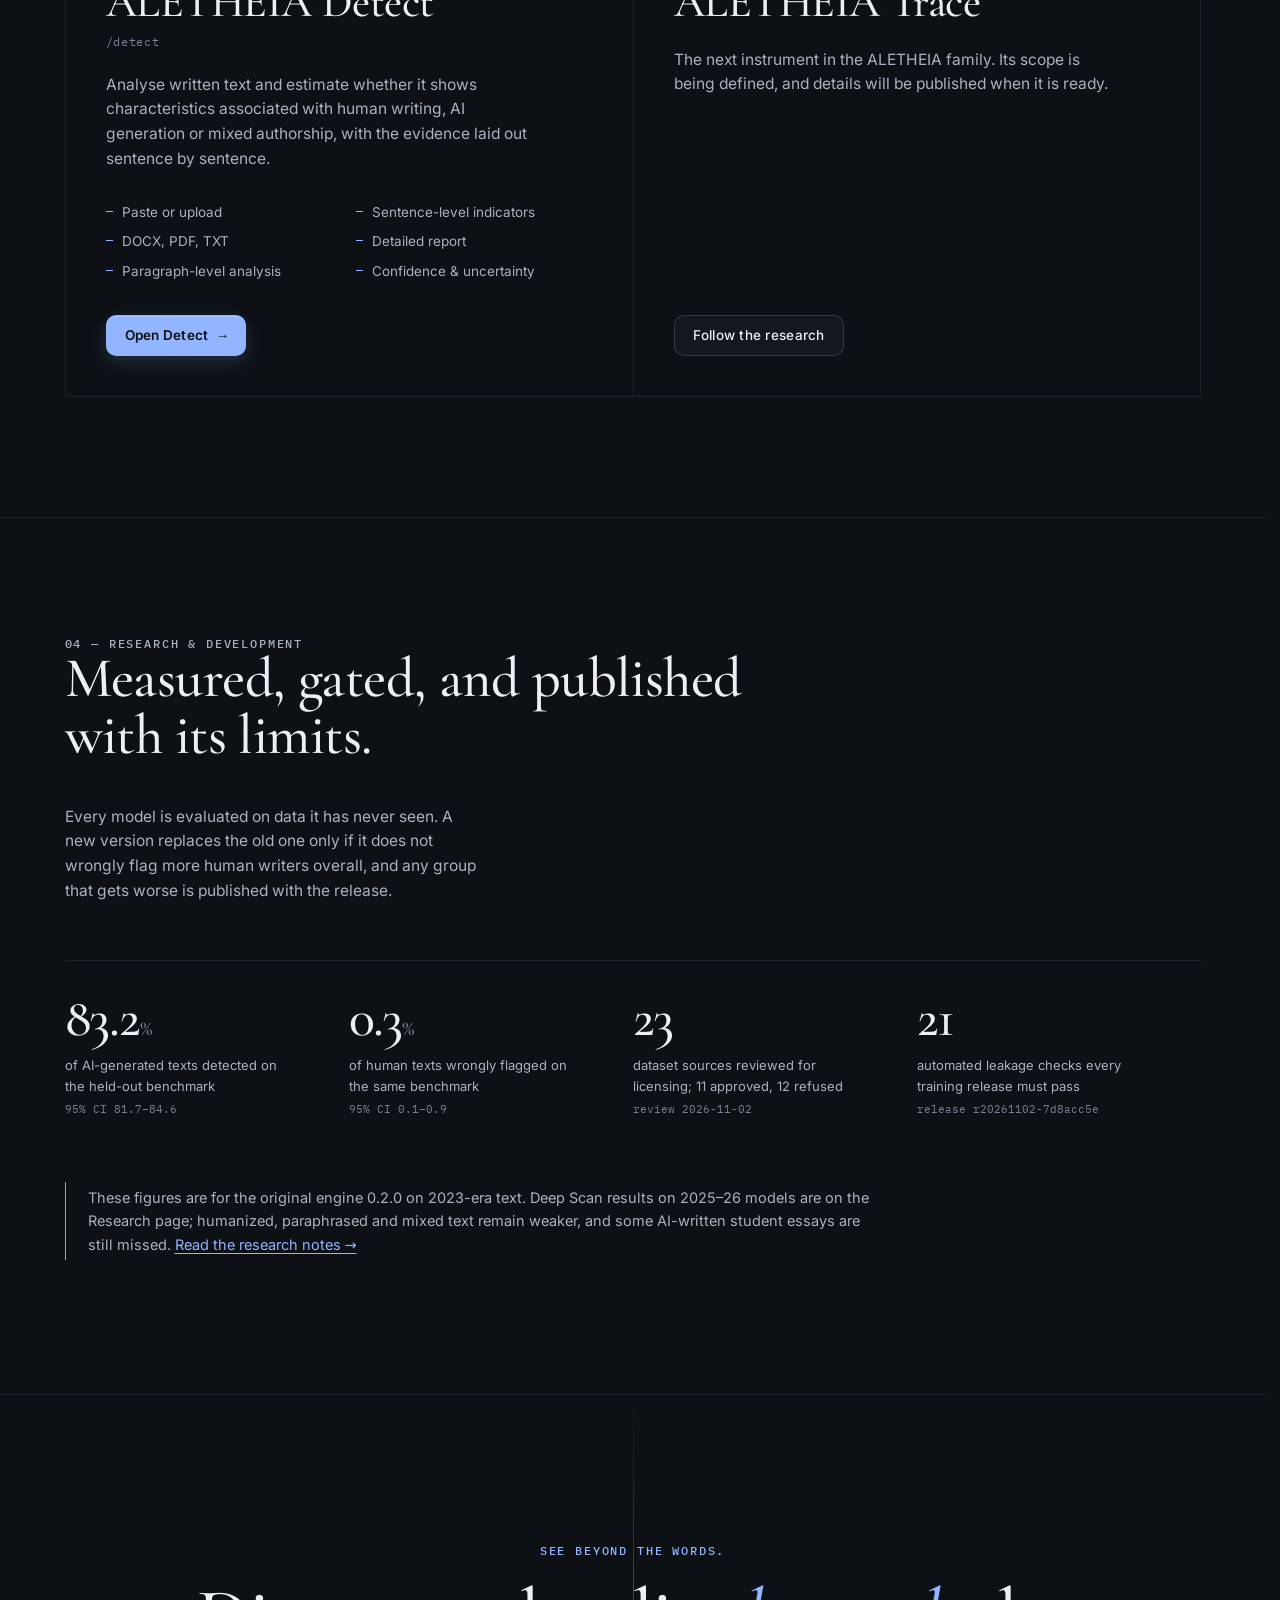
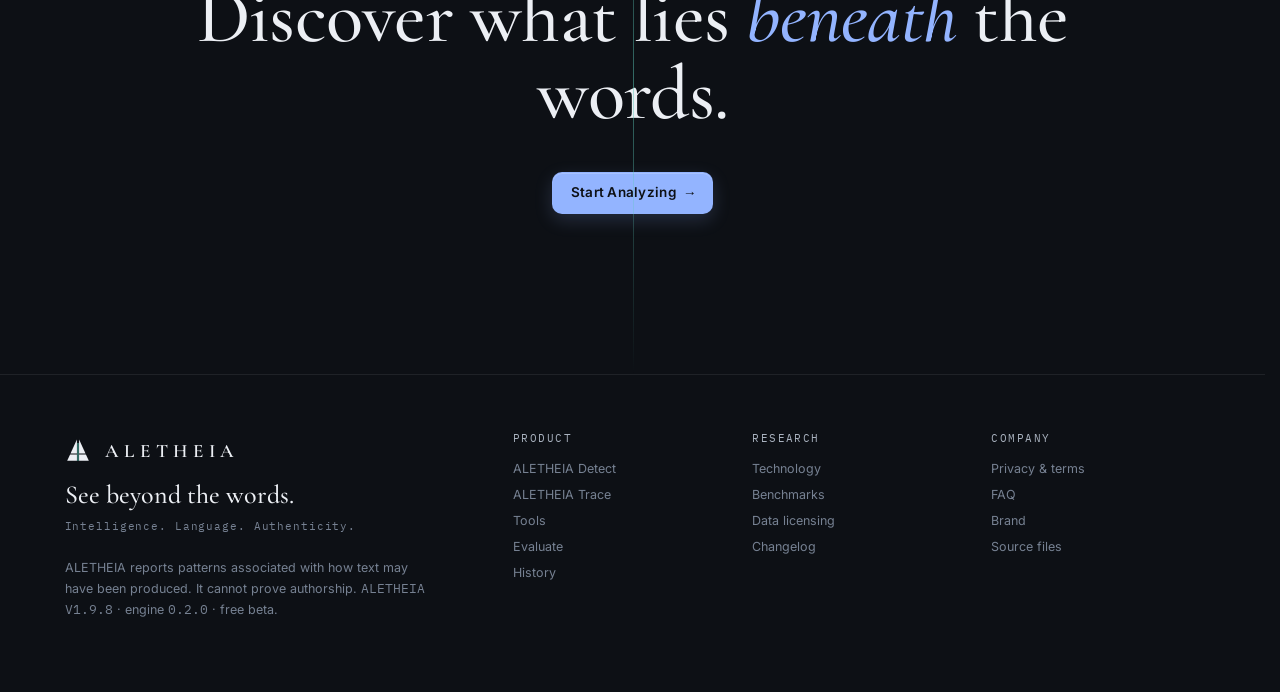
==== commit 2c78492b: "V1.9.8: similarity check with web sources and PDF report, detailed Writing Process" ====
--- a/index.html
+++ b/index.html
@@ -391,7 +391,7 @@
 textarea#input{border-radius:18px 18px 0 0;background:var(--card);font:400 19px/1.7 var(--serif)}
 .drop{border-radius:14px;background:var(--bg)}
 .modebar{padding:16px 20px 6px;border-top:1px solid var(--line)}
-.modes{grid-template-columns:repeat(2,1fr);border:0;background:var(--bg-3);border-radius:12px;padding:4px;gap:4px;max-width:560px}
+.modes{grid-template-columns:repeat(3,1fr);border:0;background:var(--bg-3);border-radius:12px;padding:4px;gap:4px;max-width:560px}
 .modes button{border:0!important;border-radius:9px;padding:10px 14px;transition:background-color .18s var(--ease),color .18s var(--ease)}
 .modes button.on{background:var(--card);box-shadow:0 1px 3px rgba(0,0,0,.12)}
 .ctrlrow{display:flex;align-items:center;gap:18px;flex-wrap:wrap;margin:14px 0 4px}
@@ -461,6 +461,33 @@
 .tc-chip{display:inline-flex;align-items:center;gap:7px;font:500 12px var(--sans);color:var(--fg-2);background:var(--bg-3);border-radius:999px;padding:6px 11px}
 .tc-chip i{width:6px;height:6px;border-radius:50%;background:#5CC8A0}.tc-chip.net i{background:#F0BA5A}
 .toolcard:hover .btn{border-color:var(--fg-3)}
+
+/* V1.9.8 similarity */
+.simopts{display:grid;gap:6px;margin:12px 0 4px;max-width:760px}
+.sopt{display:flex;gap:10px;align-items:flex-start;padding:8px 10px;border-radius:10px;cursor:pointer}.sopt:hover{background:color-mix(in srgb,var(--fg) 5%,transparent)}
+.sopt input{margin-top:3px;accent-color:var(--accent)}.sopt b{display:block;font:500 13.5px/1.35 var(--sans);color:var(--fg)}.sopt small{display:block;font:12.5px/1.5 var(--sans);color:var(--fg-3)}
+.linkbtn{background:none;border:0;color:var(--accent);cursor:pointer;font:inherit;padding:0;text-decoration:underline}
+.simtop{display:flex;gap:28px;align-items:flex-start;flex-wrap:wrap;margin-bottom:8px}
+.simbig{font:500 76px/1 var(--serif);letter-spacing:-.02em;color:var(--fg)}
+.simtop h2{margin:6px 0 6px}
+.simf{display:flex;gap:16px;flex-wrap:wrap;margin-top:10px;font-size:13px;color:var(--fg-2)}.simf label{display:flex;gap:6px;align-items:center}.simf select{padding:4px 8px;border-radius:8px}
+.simbad{background:color-mix(in srgb,#E06B5A 16%,var(--card))!important;color:var(--fg)!important}.simbig.dim{opacity:.45}
+.simwarn{background:color-mix(in srgb,#F0BA5A 14%,var(--card));border-radius:10px;padding:10px 14px;font-size:13px;color:var(--fg-2);margin:10px 0}
+.simgrid{display:grid;grid-template-columns:repeat(3,minmax(0,1fr));gap:14px;margin:16px 0}@media (max-width:900px){.simgrid{grid-template-columns:1fr}}
+.simbox{background:var(--bg-3);border-radius:14px;padding:16px 18px}.simbox h3{font:600 13px var(--sans);margin:0 0 10px;letter-spacing:.01em}
+.srow{display:grid;grid-template-columns:52px minmax(0,1fr);gap:10px;padding:7px 0;border-top:1px solid var(--line)}.srow:first-of-type{border-top:0}
+.srow .spct{font:500 16px var(--mono);color:var(--fg)}.srow b{display:block;font:500 13.5px var(--sans)}.srow small{display:block;font:12px/1.45 var(--sans);color:var(--fg-3)}
+.srow.flag .spct{color:#E0A040}
+.simh{font:500 22px var(--serif);margin:22px 0 10px}
+.srcs{list-style:none;margin:0;padding:0;display:grid;gap:6px}
+.srcs li{display:grid;grid-template-columns:30px minmax(0,1fr) 56px;gap:12px;align-items:center;padding:10px 12px;border:1px solid var(--line);border-radius:12px;background:var(--card)}
+.srcs li.none{display:block;color:var(--fg-3)}
+.snum{width:26px;height:22px;border-radius:6px;color:#fff;display:grid;place-items:center;font:600 12px var(--mono)}
+.stxt small{display:block;font:11.5px var(--sans);color:var(--fg-3);margin-bottom:2px}.stxt a,.stxt b{font:500 14px var(--sans);color:var(--fg);word-break:break-word}.stxt a:hover{color:var(--accent)}.syr{color:var(--fg-3);font-size:13px}
+.srcs .spct{font:500 16px var(--mono);text-align:right}
+.simact{display:flex;gap:10px;flex-wrap:wrap;margin:18px 0 6px}
+.simdoc{white-space:pre-wrap;font:400 16px/1.75 var(--serif);background:var(--bg);border:1px solid var(--line);border-radius:14px;padding:22px 24px;max-height:640px;overflow:auto}
+mark.sm{color:#141A22;border-radius:3px;padding:1px 0}mark.sm sup{color:#fff;font:600 10px var(--mono);border-radius:3px;padding:0 3px;margin-right:2px;vertical-align:2px}
 /* ===== V1.9.7 polish layer: consistent controls, clearer states, calmer depth ===== */
 [data-theme="dark"]{--shadow-btn:0 1px 0 rgba(255,255,255,.18) inset,0 6px 18px rgba(147,180,255,.18);--ring:0 0 0 3px rgba(147,180,255,.22)}
 [data-theme="light"]{--shadow-btn:0 1px 0 rgba(255,255,255,.25) inset,0 6px 16px rgba(47,91,211,.22);--ring:0 0 0 3px rgba(47,91,211,.18)}
@@ -504,7 +531,7 @@
 <body>
 <header class="top">
   <div class="wrap">
-    <a class="brand" href="#home" aria-label="ALETHEIA home"><svg viewBox="0 0 48 48" aria-hidden="true"><path d="M22.0 4.5 L10.152 30.5 L22.0 30.5 Z" fill="currentColor"/><path d="M9.423 32.1 L4 44 L22.0 44 L22.0 32.1 Z" fill="currentColor"/><path d="M26.000 4.5 L37.848 30.5 L26.000 30.5 Z" fill="currentColor"/><path d="M38.577 32.1 L44.000 44 L26.000 44 L26.000 32.1 Z" fill="currentColor"/><rect x="23.1" y="11" width="1.8" height="33" style="fill:var(--beam)"/></svg><span>ALETHEIA</span><small class="vbadge">V1.9.7</small></a>
+    <a class="brand" href="#home" aria-label="ALETHEIA home"><svg viewBox="0 0 48 48" aria-hidden="true"><path d="M22.0 4.5 L10.152 30.5 L22.0 30.5 Z" fill="currentColor"/><path d="M9.423 32.1 L4 44 L22.0 44 L22.0 32.1 Z" fill="currentColor"/><path d="M26.000 4.5 L37.848 30.5 L26.000 30.5 Z" fill="currentColor"/><path d="M38.577 32.1 L44.000 44 L26.000 44 L26.000 32.1 Z" fill="currentColor"/><rect x="23.1" y="11" width="1.8" height="33" style="fill:var(--beam)"/></svg><span>ALETHEIA</span><small class="vbadge">V1.9.8</small></a>
     <nav class="links">
       <a href="#detect" data-p="detect">Detect</a><a href="#tools" data-p="tools">Tools</a><a href="#technology" data-p="technology">Technology</a><a href="#research" data-p="research">Research</a><a href="#changelog" data-p="changelog">Changelog</a><a href="#history" data-p="history">History</a>
     </nav>
@@ -673,8 +700,8 @@
 <!-- ================= DETECT ================= -->
 <main class="page" id="p-detect">
   <div class="wrap">
-    <div class="page-head"><p class="eyebrow">ALETHEIA Detect · V1.9.7 free beta</p><h1>Analyze a document.</h1>
-      <p>Paste text or upload a file. Analysis runs entirely in your browser, so your document never leaves your device. English prose only; at least 80 words (150 for an AI percentage), 300+ recommended.</p></div>
+    <div class="page-head"><p class="eyebrow">ALETHEIA Detect · V1.9.8 free beta</p><h1>Analyze a document.</h1>
+      <p>Paste text or upload a file. Analysis runs entirely in your browser, so your document never leaves your device (Similarity mode can send short phrases to Wikipedia and OpenAlex if you allow it). English prose only; at least 80 words (150 for an AI percentage), 300+ recommended.</p></div>
     <div class="modelbar" id="modelBar"><span class="mb-l">Model</span>
       <div class="mb-seg" role="radiogroup" aria-label="Model version">
         <button class="on" data-model="current" role="radio" aria-checked="true">Current<small>V1.9.7 · short texts by sentence</small></button><button data-model="v196" role="radio" aria-checked="false">Previous<small>V1.9.6 · window rule</small></button><button data-model="seg07" role="radio" aria-checked="false">Older<small>seg-0.9 · V1.8.7 to V1.9.4</small></button>
@@ -703,6 +730,11 @@
           <div class="modes" role="radiogroup" aria-label="Analysis depth">
             <button class="on" data-mode="deep" role="radio" aria-checked="true">Deep Scan<small>thorough · about 10–40 s</small></button>
             <button data-mode="supreme" role="radio" aria-checked="false"><span class="gold">◆</span> Supreme<small>everything + PDF report</small></button>
+            <button data-mode="similarity" role="radio" aria-checked="false">Similarity<small>web + publications + PDF</small></button>
+          </div>
+          <div class="simopts" id="simOpts" hidden>
+            <label class="sopt"><input type="checkbox" id="simOnline" checked><span><b>Search Wikipedia and OpenAlex</b><small>Sends up to 40 phrases of 8 words (at most 320 words), never the whole document, to wikipedia.org and api.openalex.org. Like any website, they also see your IP address.</small><small id="simShare"></small></span></label>
+            <label class="sopt"><input type="checkbox" id="simLib" checked><span><b>Compare with documents saved on this device</b><small id="simLibInfo">Documents you saved here before. They never leave this browser.</small></span></label>
           </div>
           <div class="ctrlrow">
             <label class="switch" for="studentMode"><input type="checkbox" id="studentMode" role="switch"><span class="track" aria-hidden="true"><span class="thumb"></span></span><span class="swlbl"><b>Student assignment</b><small>For essays and reports of 300+ words</small></span></label>
@@ -728,6 +760,7 @@
     <section id="results">
       <div id="resState"></div>
       <div class="dcta" id="donateCta" hidden></div>
+      <div class="panel sec simpanel" id="simPanel" hidden></div>
       <div class="res-grid res-stack" id="resGrid">
         <div class="panel sec" id="deepPanel" style="display:none"></div>
         <aside class="panel summary sec" id="summary"></aside>
@@ -1181,6 +1214,17 @@
   <div class="page-head"><p class="eyebrow">Changelog</p><h1>Every update since V1.0.</h1><p>Newest first. Each entry says what changed, why, and what it means for your results. Numbers come from test texts the model never saw, unless stated; small samples are marked.</p></div>
   <div class="content changelog">
   <h2>V1.9 (11–26 November 2026)</h2>
+  <div class="cl"><h3>V1.9.8 <span>26 Nov 2026 · similarity check against web sources with a PDF report, much more detailed Writing Process</span></h3><ul>
+    <li><b>Similarity check on the Detect page.</b> Choose “Similarity” next to Deep Scan and Supreme. ALETHEIA picks up to 40 phrases of 8 words from the text and searches Wikipedia for each (and OpenAlex's full-text index of scholarly works for up to 15 of them, to stay within its small free daily limit). It then compares the text word for word with the Wikipedia pages it finds (up to 12) and with the abstracts of the papers; a phrase found in a paper's full text counts as an 8-word match. Passages of 8 or more words that match are highlighted and numbered by source, and each word is credited to one source only, so the overall percentage never counts a word twice.</li>
+    <li><b>A full similarity report.</b> Overall similarity, match groups (not cited or quoted, cited but not quoted, quoted but not cited, cited and quoted), top sources by type, a numbered source list with links, the whole text with coloured matches, and a downloadable PDF in the same layout. Filters recompute the result without searching again: exclude the bibliography, exclude quoted text, and the smallest match (8, 12 or 20 words).</li>
+    <li><b>Failures are shown, not hidden.</b> If more than half of the online searches fail (network problems or a service's daily limit), the result and the PDF are marked incomplete instead of showing a clean score.</li>
+    <li><b>Integrity flags.</b> The report also counts zero-width characters, unusual spaces and words that mix Latin with look-alike Greek or Cyrillic letters. For Word files it also counts hidden, white and tiny text. A flag points to something worth a look; it is not proof of anything.</li>
+    <li><b>Documents saved on this device.</b> You can save a checked document in this browser. Later checks also compare against saved documents, for example a class's earlier submissions. Saved documents never leave the browser.</li>
+    <li><b>Privacy.</b> Only the short phrases are sent, to wikipedia.org and api.openalex.org, and only when “Search Wikipedia and OpenAlex” is ticked. The whole document never leaves your browser.</li>
+    <li><b>Limits.</b> This is not a Turnitin replacement. It does not search the whole web, paywalled articles or other students' work in private databases, and only a limited number of phrases are searched online, so a low score does not mean the text is original and the percentage is not comparable with Turnitin's.</li>
+    <li><b>Writing Process, much more detail.</b> New sections: session by session (words each editing session left in the file), formatting and source clues (main font and size, paragraphs in a different font or size, spelling-language tags such as English (Australia) and English (US), hidden, white or tiny text, highlighting), revisions and comments by day, and structure and characters (headings, tables, images, links, footnotes, equations, paragraph and sentence length, curly and straight quotes, dashes, unusual spaces, Markdown marks, linked websites). New observations explain each clue with ordinary reasons. Clicking a differently formatted paragraph shows it in the paragraph map. The exported summary includes the new details.</li>
+    <li><b>Detector unchanged.</b> The AI detector models and thresholds are the same as V1.9.7, so AI percentages do not change.</li>
+  </ul></div>
   <div class="cl"><h3>V1.9.7 <span>26 Nov 2026 · short texts checked sentence by sentence at High and Very high, redesigned tools</span></h3><ul>
     <li><b>Short texts at High and Very high.</b> Texts of 150–299 words used to fall back to the General thresholds at the High and Very high levels, because the student thresholds need 300 words. They are now checked sentence by sentence: each sentence takes the average score of the ~250-word segments around it and is highlighted when that reaches 80% (High) or 75% (Very high); the percentage is the share of words in highlighted sentences and shows as *% below 30%. Texts of 300 words or more, and the General and T levels, work exactly as in V1.9.6. The model (seg-1.0) is unchanged.</li>
     <li><b>Results on 150–299-word texts, calibration set</b> (1,979 human and 1,088 AI documents; V1.9.6 counted as flagged at 20%, V1.9.7 at 30%): High: AI documents caught 468 → 716 (43.0% → 65.8%), human documents flagged 0 → 13 (0.7%). Very high: AI 468 → 766 (70.4%), human 0 → 23 (1.2%).</li>
@@ -1345,6 +1389,17 @@
   <div class="page-head"><p class="eyebrow">更新日志</p><h1>V1.0 以来的每一次更新。</h1><p>最新的在最上面。每一条都写明改了什么、为什么改，以及对你的结果意味着什么。除非另有说明，数字都来自模型从未见过的测试文本；样本很小的会标出来。</p></div>
   <div class="content changelog">
   <h2>V1.9（2026 年 11 月 11–26 日）</h2>
+  <div class="cl"><h3>V1.9.8 <span>2026 年 11 月 26 日 · 和网络来源比对的相似度检查（带 PDF 报告），写作过程显示更详细</span></h3><ul>
+    <li><b>检测页上的相似度检查。</b>在深度扫描和至尊旁边选择“相似度”。ALETHEIA 从文本里挑出最多 40 个短语（每个 8 个词），逐个在 Wikipedia 里搜索（其中最多 15 个也在 OpenAlex 的学术全文索引里搜索，以免超出它很小的每日免费额度）。然后把文本和找到的 Wikipedia 页面（最多 12 个）以及论文摘要逐词比对；在论文全文里找到的短语算作 8 个词的匹配。至少 8 个词相同的片段会被标出颜色、按来源编号；每个词只算给一个来源，所以总百分比不会重复计算同一个词。</li>
+    <li><b>完整的相似度报告。</b>包括总相似度、匹配分组（没有引用也没加引号、有引用但没加引号、加了引号但没引用、有引用也加了引号）、按类型的主要来源、带链接的编号来源列表、标出匹配的全文，以及同样排版、可下载的 PDF。筛选项不用重新搜索就能重新计算：排除参考文献、排除引号内文字、最短匹配（8、12 或 20 词）。</li>
+    <li><b>失败会明确显示。</b>如果一半以上的在线搜索失败（网络问题或服务的每日限额），结果和 PDF 都会标为“不完整”，而不是显示一个看似干净的分数。</li>
+    <li><b>完整性标记。</b>报告还会统计零宽字符、特殊空格，以及把拉丁字母和外形相似的希腊或西里尔字母混在一起的单词。对 Word 文件，还会统计隐藏、白色和极小字号的文字。标记只是提示值得看一看，不证明任何事。</li>
+    <li><b>保存在本机的文档。</b>可以把检查过的文档保存在这个浏览器里。之后的检查也会和保存的文档比对，比如班里之前交过的作业。保存的文档不会离开浏览器。</li>
+    <li><b>隐私。</b>只有勾选“搜索 Wikipedia 和 OpenAlex”时，才会把这些短语发送到 wikipedia.org 和 api.openalex.org。整篇文档不会离开你的浏览器。</li>
+    <li><b>局限。</b>它不能代替 Turnitin。它不搜索整个互联网、付费文章，也搜不到私有数据库里其他学生的作业；在线只搜索有限数量的短语。所以分数低不代表文字是原创的，这个百分比也不能和 Turnitin 的直接比较。</li>
+    <li><b>写作过程显示更详细。</b>新增几个部分：每次会话（每次编辑会话留在文件里的词数）；格式与来源线索（正文主字体和字号、字体或字号不同的段落、英语（澳大利亚）和英语（美国）这样的拼写语言标记、隐藏、白色或极小的文字、高亮）；按日期的修订和批注；结构与字符（标题、表格、图片、链接、脚注、公式、段落和句子长度、弯直引号、破折号、特殊空格、Markdown 符号、链接的网站）。新的观察结果会给每条线索附上常见的正常原因。点击格式不同的段落，可以在段落地图里看到它。导出的摘要也包括这些新细节。</li>
+    <li><b>检测器没有变化。</b>AI 检测模型和阈值与 V1.9.7 相同，所以 AI 百分比不会变。</li>
+  </ul></div>
   <div class="cl"><h3>V1.9.7 <span>2026 年 11 月 26 日 · “高”和“极高”档下短文逐句检查，工具重新设计</span></h3><ul>
     <li><b>“高”和“极高”档下的短文。</b>以前 150–299 词的文本在“高”和“极高”档会退回通用阈值，因为学生阈值需要 300 词。现在这些文本按句子逐句检查：每个句子取它周围约 250 词片段的平均分，达到 80%（“高”档）或 75%（“极高”档）就被标出；百分比是被标出句子的词数占比，低于 30% 显示为 *%。300 词以上的文本，以及“通用”和 T 档，都和 V1.9.6 完全一样。模型（seg-1.0）没有变。</li>
     <li><b>校准集里 150–299 词文本的结果</b>（人写 1,979 篇、AI 1,088 篇；V1.9.6 以 20%、V1.9.7 以 30% 作为标出线）：“高”档：抓到的 AI 文档 468 → 716 篇（43.0% → 65.8%），被标出的人写文档 0 → 13 篇（0.7%）。“极高”档：AI 468 → 766 篇（70.4%），人写 0 → 23 篇（1.2%）。</li>
@@ -1513,14 +1568,15 @@
   <div class="page-head"><p class="eyebrow">Privacy</p><h1>Your writing stays yours.</h1><p>Privacy, terms of use and frequently asked questions.</p></div>
   <div class="content">
     <ul>
-      <li><b>No upload.</b> Text extraction (TXT, DOCX, PDF) and analysis run on your device.</li>
+      <li><b>No upload.</b> Text extraction (TXT, DOCX, PDF) and analysis run on your device. The one exception on this page is the optional web search in Similarity mode (below).</li>
       <li><b>Accounts (beta).</b> If you create an account, your name, email and a salted hash of your password are stored only in this browser on this device. They are not sent to us or to any server, and clearing your browser data deletes them. A beta account does not lock or protect anything: anyone using this browser can see your scan history, so on a shared computer clear it when you finish.</li>
       <li><b>No training on your work.</b> Text you scan is never used to train or tune ALETHEIA unless you choose to donate it (see below).</li>
-      <li><b>Minimal history.</b> Scan summaries only, in your browser's local storage; clear them at any time.</li>
+      <li><b>Minimal history.</b> Scan summaries only, in your browser's local storage; clear them at any time. If you press “Save this document on this device” in Similarity mode, the full text of that document is kept in this browser (IndexedDB) so later checks can compare against it; delete saved documents at any time with “Delete all”.</li>
       <li><b>No analytics.</b> Fonts and libraries are served from this site. Settings, scan summaries and beta accounts use this browser's local storage. The page loads Google's AdSense script, which is a third-party request and may set cookies. We have applied to show Google ads and none are displayed yet. If ads are approved, they will appear only on information pages, never on Detect or your results. The text you analyse stays in your browser and is never sent to Google.</li>
       <li><b>Feedback and donations (optional, from V1.7).</b> "Report a wrong result" prepares an email with the result numbers and your answer only, never your text. "Donate this article" saves a file on your device that you attach to an email yourself (or, if attaching is not possible, you may paste the copied donation text into the email body); it is offered only to people aged 18 or older who wrote the text or have permission from every author. Both are sent by you, from your own email app, to feedback@aletheiadetect.com, so we also see the sending address, which we use only to reply. Donated texts are kept for up to 3 years, used only to test and train the detector, never published or sold, and deleted on request (quote the donation ID). Feedback is used to find problems and is never used directly as training labels.</li>
       <li><b>Annotated Word files.</b> The highlighted copy of an uploaded .docx is built in your browser; the file never leaves your device.</li>
-      <li><b>Tools.</b> Similarity Check and Writing Process run entirely in your browser. Reference Check is the one exception: when you press its check button, the reference entries only (not your document) are sent to Crossref (api.crossref.org) and OpenAlex (api.openalex.org) to look them up, plus an optional email you may enter (sent to Crossref only). Like any website, these services also receive your IP address.</li>
+      <li><b>Similarity mode (Detect page).</b> When “Search Wikipedia and OpenAlex” is ticked, up to 40 short phrases of 8 words taken from your text (at most 320 words, never the whole document) are sent to wikipedia.org and api.openalex.org to look for matching pages and papers. With the box unticked, nothing is sent. Like any website, these services also receive your IP address.</li>
+      <li><b>Tools.</b> Similarity Check and Writing Process run entirely in your browser. Reference Check is the exception among the tools: when you press its check button, the reference entries only (not your document) are sent to Crossref (api.crossref.org) and OpenAlex (api.openalex.org) to look them up, plus an optional email you may enter (sent to Crossref only). Like any website, these services also receive your IP address.</li>
       <li><b>Hosting.</b> The site is hosted on GitHub Pages. Like any web host, GitHub receives standard request logs (such as IP address and browser) when a page is loaded; it never receives the text you analyse.</li>
       <li>Future server-side features will use encrypted transport, automatic deletion with configurable retention, and audit logs that never store document contents. They will be designed around the Australian Privacy Principles.</li>
     </ul>
@@ -1528,7 +1584,7 @@
     <p>An ALETHEIA result is not evidence of misconduct and must not be the sole basis for any academic or employment decision.</p>
     <h2>Terms of use (free beta)</h2>
     <ul>
-      <li>ALETHEIA V1.9.7 is a free research beta, provided as is, without warranty of any kind. Results can be wrong in both directions.</li>
+      <li>ALETHEIA V1.9.8 is a free research beta, provided as is, without warranty of any kind. Results can be wrong in both directions.</li>
       <li>Use it to start a conversation, not to end one: look at drafts, notes and version history, and talk to the writer.</li>
       <li>Only analyse text you are allowed to share with yourself: your own writing, or writing you have a legitimate reason to review.</li>
       <li>The detection models were trained on research datasets whose upstream rights are still under review; a paid version will be retrained on cleared data.</li>
@@ -1545,14 +1601,15 @@
   <div class="page-head"><p class="eyebrow">隐私</p><h1>你的文字始终属于你。</h1><p>隐私、使用条款和常见问题。</p></div>
   <div class="content">
     <ul>
-      <li><b>不上传。</b>文本提取（TXT、DOCX、PDF）和分析都在你的设备上完成。</li>
+      <li><b>不上传。</b>文本提取（TXT、DOCX、PDF）和分析都在你的设备上完成。检测页上唯一的例外是“相似度”模式里可选的网络搜索（见下文）。</li>
       <li><b>账号（测试版）。</b>如果你注册账号，你的名字、邮箱和加盐哈希后的密码只保存在这台设备的这个浏览器里。它们不会发送给我们或任何服务器，清除浏览器数据就会删除。测试版账号不会锁定或保护任何东西：任何使用这个浏览器的人都能看到你的扫描历史，所以在公用电脑上用完请清除。</li>
       <li><b>不用你的作品训练。</b>你扫描的文本永远不会用于训练或调整 ALETHEIA，除非你选择捐献（见下文）。</li>
-      <li><b>最少的历史记录。</b>只保存扫描摘要，存在你浏览器的本地存储里；随时可以清除。</li>
+      <li><b>最少的历史记录。</b>只保存扫描摘要，存在你浏览器的本地存储里；随时可以清除。如果你在“相似度”模式里点了“把这篇文档保存在本机”，这篇文档的全文会保存在这个浏览器里（IndexedDB），供之后的检查比对；可以随时用“全部删除”删掉。</li>
       <li><b>没有统计分析。</b>字体和程序库都由本站提供。设置、扫描摘要和测试版账号使用这个浏览器的本地存储。页面会加载 Google AdSense 脚本，这是第三方请求，可能会设置 cookie。我们已申请展示 Google 广告，目前尚未显示任何广告。如果通过审核，广告只会出现在介绍类页面，绝不会出现在检测页或你的结果中。你分析的文字只在浏览器里处理，不会发送给 Google。</li>
       <li><b>反馈和捐献（可选，自 V1.7 起）。</b>"报告错误结果"会准备一封只含结果数字和你的回答的邮件，从不包含你的文本。"捐献这篇文章"会在你的设备上保存一个文件，由你自己附到邮件里（如果无法添加附件，也可以把复制的捐献内容粘贴到邮件正文）；只向年满 18 岁、本人写了这篇文本或得到每位作者许可的人提供。两者都由你从自己的邮件应用发送到 feedback@aletheiadetect.com，所以我们也会看到发件地址，只用于回复。捐献的文本最多保存 3 年，只用于测试和训练检测器，从不公开或出售，可应要求删除（请注明捐献 ID）。反馈用于发现问题，从不直接用作训练标签。</li>
       <li><b>带标注的 Word 文件。</b>上传的 .docx 的高亮副本在你的浏览器里生成；文件从不离开你的设备。</li>
-      <li><b>工具。</b>相似度检查和写作过程完全在你的浏览器里运行。参考文献核查是唯一的例外：当你点击核查按钮时，只有参考文献条目（不是你的文档）会被发送到 Crossref（api.crossref.org）和 OpenAlex（api.openalex.org）进行查找；如果你填写了邮箱，邮箱只发送给 Crossref。和任何网站一样，这些服务也会收到你的 IP 地址。</li>
+      <li><b>相似度模式（检测页）。</b>勾选“搜索 Wikipedia 和 OpenAlex”时，会从你的文本里取最多 40 个短语（每个 8 个词，合计最多 320 个词，绝不是整篇文档），发送到 wikipedia.org 和 api.openalex.org 查找相同的页面和论文。不勾选就什么都不会发送。和任何网站一样，这些服务也会收到你的 IP 地址。</li>
+      <li><b>工具。</b>相似度检查和写作过程完全在你的浏览器里运行。参考文献核查是工具里的例外：当你点击核查按钮时，只有参考文献条目（不是你的文档）会被发送到 Crossref（api.crossref.org）和 OpenAlex（api.openalex.org）进行查找；如果你填写了邮箱，邮箱只发送给 Crossref。和任何网站一样，这些服务也会收到你的 IP 地址。</li>
       <li><b>托管。</b>本站托管在 GitHub Pages 上。和任何网站托管一样，页面加载时 GitHub 会收到标准请求日志（例如 IP 地址和浏览器）；它从不会收到你分析的文本。</li>
       <li>未来的服务器端功能将使用加密传输、可设置保留期的自动删除，以及从不保存文档内容的审计日志，并按照澳大利亚隐私原则（Australian Privacy Principles）设计。</li>
     </ul>
@@ -1560,7 +1617,7 @@
     <p>ALETHEIA 的结果不是不当行为的证据，不能作为任何学术或雇佣决定的唯一依据。</p>
     <h2>使用条款（免费测试版）</h2>
     <ul>
-      <li>ALETHEIA V1.9.7 是免费的研究测试版，按现状提供，不作任何担保。结果在两个方向上都可能出错。</li>
+      <li>ALETHEIA V1.9.8 是免费的研究测试版，按现状提供，不作任何担保。结果在两个方向上都可能出错。</li>
       <li>用它来开启一次对话，而不是结束对话：看看草稿、笔记和版本历史，并和作者谈谈。</li>
       <li>只分析你有权查看的文本：你自己写的，或你有正当理由审阅的文本。</li>
       <li>检测模型用研究数据集训练，这些数据集的上游版权仍在审查中；付费版将用已获许可的数据重新训练。</li>
@@ -1630,8 +1687,8 @@
 </div></footer>
 <div class="tip" id="tip"></div>
 <script>try{var t=localStorage.getItem("aletheia.theme");if(t)document.documentElement.dataset.theme=t;}catch(e){}</script>
-<script src="model.js?v=1.9.7"></script>
-<script src="engine.js?v=1.9.7"></script>
+<script src="model.js?v=1.9.8"></script>
+<script src="engine.js?v=1.9.8"></script>
 <script>
 (function(){
 "use strict";
@@ -1709,7 +1766,7 @@
 }
 $$(".tabs [data-tab]").forEach(b => b.addEventListener("click", () => setTab(b.dataset.tab)));
 let currentFile = null, currentMeta = {};
-const BUILD = "1.9.7"; // appended to script URLs so browsers fetch new models after an update
+const BUILD = "1.9.8"; // appended to script URLs so browsers fetch new models after an update
 { const va = document.getElementById("verApp"); if (va) va.textContent = "ALETHEIA V" + BUILD; }
 function setFile(name){ currentFile = name; if (!name) currentMeta = {}; $("#filechip").style.display = name ? "flex" : "none"; $("#filename").textContent = name ? "📄 " + name + " · text extracted, review or edit below" : ""; }
 $("#clearFile").addEventListener("click", () => { setFile(null); input.value=""; updateCount(); });
@@ -1817,7 +1874,7 @@
 
 // ---------- Analyse ----------
 let last = null;
-const MODE_LABEL = { deep: "Run Deep Scan", supreme: "Run Supreme Scan" };
+const MODE_LABEL = { deep: "Run Deep Scan", supreme: "Run Supreme Scan", similarity: "Run Similarity Check" };
 let mode = "deep";
 // V1.8.5: choose the model used before the seg-0.8 retraining, to compare results.
 let modelSel = "current";
@@ -1888,10 +1945,13 @@
   mode = b.dataset.mode;
   $$(".modes [data-mode]").forEach(x => { x.classList.toggle("on", x === b); x.setAttribute("aria-checked", x === b); });
   go.textContent = MODE_LABEL[mode];
-  $("#modeNote").textContent = mode === "deep" ? "Deep Scan: two trained models, window re-scoring and bootstrap re-analysis, about 10–40 seconds."
+  $("#simOpts").hidden = mode !== "similarity"; document.querySelector(".ctrlrow").style.display = mode === "similarity" ? "none" : ""; $("#modelBar").style.display = mode === "similarity" ? "none" : "";
+  if (mode === "similarity") { simLibInfo(); simShareInfo(); } else if (!$("#simPanel").hidden) { $("#simPanel").hidden = true; $("#results").style.display = "none"; }
+  $("#modeNote").textContent = mode === "similarity" ? "Similarity: looks for passages of 8+ words that also appear on Wikipedia, in OpenAlex's full-text index of scholarly works, or in documents saved on this device, then builds a similarity report you can download as a PDF. Usually 30–60 seconds."
+    : mode === "deep" ? "Deep Scan: two trained models, window re-scoring and bootstrap re-analysis, about 10–40 seconds."
     : "Everything in Deep, plus 2,000 bootstrap re-analyses, three window sizes and paragraph influence analysis, then a full PDF report. Takes as long as the analysis needs: usually under a minute, longer on phones and long documents.";
 }));
-go.addEventListener("click", () => { hideMsg(); runDeep(mode); });
+go.addEventListener("click", () => { hideMsg(); if (mode === "similarity") runSim(); else runDeep(mode); });
 
 // Academic-register guard for the Standard mode: in academic-abstract style the standard model over-flags human writing
 // (11% on an independent abstract corpus), so its AI verdicts are replaced by the separately calibrated decision.
@@ -1981,6 +2041,100 @@
   } finally { clearInterval(timer); prog.hidden = true; go.disabled = false; go.textContent = MODE_LABEL[mode]; updateCount(); }
 }
 $("#deepCancel").addEventListener("click", () => deepAbort && deepAbort.abort());
+try { if (localStorage.getItem("aletheia.mode") === "similarity") { localStorage.removeItem("aletheia.mode"); setTimeout(() => { const b = document.querySelector('.modes [data-mode="similarity"]'); if (b) b.click(); }, 0); } } catch (e) {}
+// ===== V1.9.8 Similarity check (simweb.js): Wikipedia + OpenAlex full text + documents saved on this device =====
+let lastSim = null, simFilters = { excludeBibliography: true, excludeQuotes: false, minWords: 8 }, simPdfBlob = null;
+async function simLibInfo(){
+  try { if (!window.AletheiaSim) await loadScript("simweb.js?v=" + BUILD); const L = await window.AletheiaSim.libList();
+    $("#simLibInfo").innerHTML = bz(`${L.length} document${L.length === 1 ? "" : "s"} saved on this device. They never leave this browser.`, `这台设备上保存了 ${L.length} 篇文档。它们不会离开这个浏览器。`) + (L.length ? ` <button type="button" class="linkbtn" id="simLibClear">${bz("Delete all", "全部删除")}</button>` : "");
+    const c = $("#simLibClear"); if (c) c.addEventListener("click", async (e) => { e.preventDefault(); await window.AletheiaSim.libDelete(); simLibInfo(); });
+  } catch (e) {}
+}
+async function simShareInfo(){
+  const el = $("#simShare"); if (!el) return;
+  try { if (!window.AletheiaSim) await loadScript("simweb.js?v=" + BUILD); const A = window.AletheiaSim, t = input.value;
+    if (!t.trim()) { el.textContent = ""; return; }
+    const P = A.prepare(t), Q = A.pickQueries(P, 40), w = Q.length * A.N, tot = P.toks.length;
+    el.innerHTML = Q.length ? bz(`For this text: ${Q.length} phrase${Q.length === 1 ? "" : "s"}, ${w} of ${tot.toLocaleString()} words (${Math.round(100 * w / Math.max(1, tot))}%).`, `这篇文本：${Q.length} 个短语，${tot.toLocaleString()} 个词中的 ${w} 个（${Math.round(100 * w / Math.max(1, tot))}%）。`)
+      : bz("For this text: no sentence has 10 or more English words, so nothing would be searched online.", "这篇文本：没有 10 个英文词以上的句子，所以不会在线搜索任何内容。");
+  } catch (e) {}
+}
+input.addEventListener("input", () => { if (mode === "similarity") { clearTimeout(simShareInfo._t); simShareInfo._t = setTimeout(simShareInfo, 400); } });
+async function runSim(){
+  if (!input.value.trim()) return;
+  const prog = $("#deepProg"), bar = $("#deepBar"), st = $("#deepStage"), el = $("#deepTime");
+  go.disabled = true; prog.hidden = false; st.textContent = "Loading the similarity checker…"; bar.style.width = "1%";
+  const t0 = Date.now(); const timer = setInterval(() => { el.textContent = ((Date.now() - t0) / 1000).toFixed(1) + " s"; }, 100);
+  deepAbort = new AbortController();
+  try {
+    if (!window.AletheiaSim) await loadScript("simweb.js?v=" + BUILD);
+    let docxXml = null;
+    if (docxSrc && input.value.trim() === (docxSrc.text || "").trim()) { try { if (!window.AletheiaDocx) await loadScript("docx.js?v=" + BUILD); docxXml = (await window.AletheiaDocx.unzip(docxSrc.buf, ["word/document.xml"]))["word/document.xml"] || null; } catch (e) {} }
+    const R = await window.AletheiaSim.check(input.value, { online: $("#simOnline").checked, useLibrary: $("#simLib").checked, signal: deepAbort.signal, docxXml, webSearch: window.ALETHEIA_WEB_SEARCH || null,
+      onProgress: (p) => { st.textContent = p.stage; bar.style.width = Math.max(1, Math.round(p.frac * 100)) + "%"; } });
+    R.file = currentFile || ""; lastSim = R; simPdfBlob = null; renderSim(true);
+  } catch (e) {
+    if (e && e.message === "cancelled") showMsg("Similarity check cancelled.", "info");
+    else { console.error(e); showMsg(bz("The similarity check could not finish: ", "相似度检查没能完成：") + esc(e && e.message ? e.message : "unknown error") + bz(". Please try again.", "。请再试一次。")); }
+  } finally { clearInterval(timer); prog.hidden = true; go.disabled = false; go.textContent = MODE_LABEL[mode]; updateCount(); }
+}
+function renderSim(scroll){
+  const R = lastSim, A = window.AletheiaSim; if (!R) return;
+  const S = A.summarise(R, simFilters), P = A.fmtPct, sp = $("#simPanel");
+  $("#results").style.display = "block"; $("#resGrid").style.display = "none"; $("#resState").innerHTML = ""; const dc = $("#donateCta"); if (dc) dc.hidden = true; sp.hidden = false;
+  const G = { none: ["Not cited or quoted", "没有引用也没加引号", "Matches with neither an in-text citation nor quotation marks", "既没有文中引用也没有引号的匹配"],
+    cited: ["Cited but not quoted", "有引用但没加引号", "An in-text citation is nearby, but no quotation marks", "旁边有文中引用，但没有引号"],
+    quoted: ["Quoted but not cited", "加了引号但没引用", "In quotation marks, without an in-text citation", "在引号里，但没有文中引用"],
+    both: ["Cited and quoted", "有引用也加了引号", "In quotation marks with an in-text citation", "在引号里，也有文中引用"] };
+  const T = { internet: ["Internet", "互联网"], publication: ["Publication", "出版物"], local: ["Saved on this device", "本机保存的文档"], provided: ["Source you added", "你添加的来源"] };
+  const F = { hidden_chars: ["Hidden characters", "隐藏字符", "Zero-width or soft-hyphen characters inside the text. They can split words so that matches are missed.", "正文里有零宽字符或软连字符，它们会把词拆开，让匹配查不出来。"],
+    odd_spaces: ["Unusual spaces", "特殊空格", "Many non-standard space characters. They can come from PDFs or web pages, or be used to break up matches.", "大量非标准空格。可能来自 PDF 或网页，也可能被用来打散匹配。"],
+    mixed_alphabet: ["Mixed alphabets", "混用字母", "Words mixing Latin letters with look-alike Greek or Cyrillic letters, a known way to hide copied text.", "单词里混用了外形相似的希腊或西里尔字母，这是一种已知的隐藏抄袭的手法。"],
+    hidden_text: ["Hidden text", "隐藏文字", "Words formatted as hidden in the Word file.", "Word 文件里被设置为隐藏的文字。"],
+    white_text: ["White text", "白色文字", "Words coloured white in the Word file, invisible on a white page.", "Word 文件里被设成白色、在白纸上看不见的文字。"],
+    tiny_text: ["Tiny text", "极小文字", "Words in a font of 3 points or smaller in the Word file.", "Word 文件里字号 3 磅或更小的文字。"] };
+  const grp = ["none", "cited", "quoted", "both"].map(g => `<div class="srow"><span class="spct">${P(S.groupsPct[g])}</span><span><b>${bz(G[g][0], G[g][1])}</b><small>${bz(G[g][2], G[g][3])}</small></span></div>`).join("");
+  const typ = [["internet", "Internet sources", "互联网来源"], ["publication", "Publications", "出版物"], ["local", "Documents saved on this device", "本机保存的文档"]].concat(S.byType.provided ? [["provided", "Sources you added", "你添加的来源"]] : [])
+    .map(([k, en, zh]) => `<div class="srow"><span class="spct">${P(S.byTypePct[k] || 0)}</span><span><b>${bz(en, zh)}</b></span></div>`).join("");
+  const flg = R.flags.length ? R.flags.map(f => `<div class="srow flag"><span class="spct">${f.n.toLocaleString()}</span><span><b>${bz(F[f.key][0], F[f.key][1])}</b><small>${bz(F[f.key][2], F[f.key][3])}</small></span></div>`).join("")
+    : `<p class="covnote">${bz("No hidden characters, mixed alphabets or hidden text were found.", "没有发现隐藏字符、混用字母或隐藏文字。")}</p>`;
+  const col = (n) => `rgb(${A.PAL[(n - 1) % A.PAL.length].join(",")})`, ink = (n) => `rgb(${A.PAL_INK[(n - 1) % A.PAL_INK.length].join(",")})`;
+  const src = S.sources.length ? S.sources.map(x => `<li><span class="snum" style="background:${ink(x.n)}">${x.n}</span><span class="stxt"><small>${bz(T[x.type][0], T[x.type][1])}${x.type === "publication" ? bz(" · phrase found in the full text; only the abstract was compared", " · 在全文中找到这个短语；只比对了摘要") : x.phraseOnly ? bz(" · phrase found in full text", " · 在全文中找到这个短语") : ""}${x.savedAt ? " · " + esc(x.savedAt.slice(0, 10)) : ""}</small>${/^https?:\/\//i.test(x.url || "") ? `<a href="${esc(x.url)}" target="_blank" rel="noopener noreferrer">${esc(x.title)}</a>` : `<b>${esc(x.title)}</b>`}${x.year ? ` <span class="syr">(${esc(String(x.year))})</span>` : ""}</span><span class="spct">${P(x.pct)}</span></li>`).join("")
+    : `<li class="none">${bz(`No source shares a passage of ${S.filters.minWords} or more words with this document.`, `没有任何来源和这篇文档有 ${S.filters.minWords} 个词以上的相同片段。`)}</li>`;
+  // highlighted document
+  const text = R.P.text; let html = "", pos = 0;
+  for (const b of S.blocks) { html += esc(text.slice(pos, b.s)); html += `<mark class="sm" style="background:${col(b.n)}"><sup style="background:${ink(b.n)}">${b.n}</sup>${esc(text.slice(b.s, b.e))}</mark>`; pos = b.e; }
+  html += esc(text.slice(pos));
+  const fails = R.failed.wiki + R.failed.openalex, tried = R.searches ? R.searches.wiki + R.searches.openalex : R.queries * 2;
+  sp.innerHTML = `<p class="sec-k">01 · ${bz("Similarity", "相似度")}</p>
+    ${R.searchFailed ? `<p class="simwarn simbad"><b>${bz("Incomplete result.", "结果不完整。")}</b> ${bz(`${fails} of ${tried} online searches failed (network problem or the services' daily limit), so the percentage below is not reliable. Try again later or on another network.`, `${tried} 次在线搜索中有 ${fails} 次失败（网络问题或服务的每日限额），所以下面的百分比不可靠。请稍后或换个网络再试。`)}</p>` : ""}
+    ${R.noQueries ? `<p class="simwarn">${bz("No phrase could be searched online: the text has no sentence of 10 or more English words. Only documents saved on this device were compared.", "没有可以在线搜索的短语：文本里没有 10 个英文词以上的句子。只和这台设备上保存的文档比较了。")}</p>` : ""}
+    <div class="simtop"><div class="simbig${R.searchFailed ? " dim" : ""}">${P(S.overall)}</div><div><h2>${bz("Overall similarity", "总相似度")}</h2><p class="covnote">${bz(`${S.matched.toLocaleString()} of ${S.denom.toLocaleString()} words are in passages of ${S.filters.minWords}+ words that also appear in a source. Each word is credited to one source only.`, `${S.denom.toLocaleString()} 个词中有 ${S.matched.toLocaleString()} 个落在和某个来源相同、至少 ${S.filters.minWords} 个词的片段里。每个词只算给一个来源。`)}</p>
+    <div class="simf"><label><input type="checkbox" id="sfBib" ${simFilters.excludeBibliography ? "checked" : ""}> ${bz("Exclude bibliography", "排除参考文献")}${S.bibliographyFound ? "" : bz(" (none found)", "（未找到）")}</label><label><input type="checkbox" id="sfQuote" ${simFilters.excludeQuotes ? "checked" : ""}> ${bz("Exclude quoted text", "排除引号内文字")}</label><label>${bz("Smallest match", "最短匹配")} <select id="sfMin">${[8, 12, 20].map(v => `<option value="${v}" ${simFilters.minWords === v ? "selected" : ""}>${v} ${window.AletheiaLang && window.AletheiaLang.get() === "zh" ? "词" : "words"}</option>`).join("")}</select></label></div></div></div>
+    ${R.online ? "" : `<p class="simwarn">${bz("Only documents saved on this device were compared; Wikipedia and OpenAlex were not searched.", "只和这台设备上保存的文档比较了，没有搜索 Wikipedia 和 OpenAlex。")}</p>`}
+    ${fails && !R.searchFailed ? `<p class="simwarn">${bz(`${fails} of ${tried} online searches failed (network or rate limit), so some matches may be missing.`, `${tried} 次在线搜索中有 ${fails} 次失败（网络或频率限制），所以可能漏掉一些匹配。`)}</p>` : ""}
+    ${R.sameInLibrary ? `<p class="simwarn">${bz("An identical copy of this document is saved on this device; it was not counted as a match.", "这台设备上保存过一份完全相同的文档，它没有被算作匹配。")}</p>` : ""}
+    <div class="simgrid"><div class="simbox"><h3>${bz("Match groups", "匹配分组")}</h3>${grp}</div><div class="simbox"><h3>${bz("Top sources by type", "各类来源占比")}</h3>${typ}</div><div class="simbox"><h3>${bz("Integrity flags", "完整性标记")}</h3>${flg}<p class="covnote">${bz("A flag is not necessarily a problem. It points to something worth a look.", "标记不一定说明有问题，只是提示值得看一看。")}</p></div></div>
+    <h3 class="simh">${bz("Sources", "来源")}</h3><ol class="srcs">${src}</ol>
+    <div class="simact"><button class="btn primary" id="simPdf">${bz("Download similarity report (PDF)", "下载相似度报告（PDF）")} <span class="arr">↓</span></button><button class="btn" id="simSave">${bz("Save this document on this device", "把这篇文档保存在本机")}</button></div>
+    <p class="covnote" id="simSaveMsg">${bz("Saving keeps a copy only in this browser, so later checks can find overlap with it (like a class's earlier submissions). Nothing is uploaded. A later draft of the same piece will match its saved earlier draft; that is expected, not copying.", "保存只会在这个浏览器里留一份副本，之后的检查就能发现和它重复的内容（类似班里之前交过的作业）。不会上传任何内容。同一篇作业的新草稿会和保存过的旧草稿匹配，这是正常的，不是抄袭。")}</p>
+    <h3 class="simh">${bz("Document with matches", "标出匹配的全文")}</h3><div class="simdoc">${html}</div>
+    <details class="covmore"><summary>${bz("What this check can and cannot do", "这个检查能做什么、不能做什么")}</summary><p>${bz("It searches open sources only: Wikipedia, OpenAlex's full-text index of scholarly works, documents saved on this device, and any sources you add. It does not search the whole web, paywalled articles, or other students' work in Turnitin's private database, so a low score does not mean the text is original. Only 40 phrases are searched on Wikipedia and 15 on OpenAlex, and only OpenAlex abstracts can be compared word for word, so copied passages between the phrases can be missed. Matches show shared wording, not misconduct: quotations, common phrases and shared task wording also match.", "它只搜索公开来源：Wikipedia、OpenAlex 的学术全文索引、这台设备上保存的文档，以及你添加的来源。它不搜索整个互联网、付费文章，也搜不到 Turnitin 私有数据库里其他学生的作业，所以分数低不代表文字是原创的。在线只在 Wikipedia 搜索 40 个短语、在 OpenAlex 搜索 15 个，而且 OpenAlex 只能逐词比对摘要，所以夹在这些短语之间的抄袭可能会漏掉。匹配只说明用词相同，不代表学术不端：引语、常见说法和相同的任务要求也会匹配。")}</p></details>`;
+  const re = () => { simFilters = { excludeBibliography: $("#sfBib").checked, excludeQuotes: $("#sfQuote").checked, minWords: +$("#sfMin").value }; simPdfBlob = null; renderSim(); };
+  ["#sfBib", "#sfQuote", "#sfMin"].forEach(k => $(k).addEventListener("change", re));
+  $("#simPdf").addEventListener("click", async () => {
+    const b = $("#simPdf"); b.disabled = true;
+    try { await ensureDeep(true); const blob = A.pdf(R, A.summarise(R, simFilters), { file: R.file, version: BUILD, date: new Date(R.at).toLocaleString(), webSearch: !!window.ALETHEIA_WEB_SEARCH });
+      const a = document.createElement("a"); a.href = URL.createObjectURL(blob); a.download = `ALETHEIA-similarity-${(R.file || "text").replace(/\.[^.]+$/, "").replace(/[^\w\-]+/g, "_").slice(0, 40)}.pdf`; document.body.appendChild(a); a.click(); a.remove(); setTimeout(() => URL.revokeObjectURL(a.href), 4000);
+    } catch (e) { showMsg(bz("Could not build the PDF: ", "无法生成 PDF：") + esc(e.message)); } finally { b.disabled = false; }
+  });
+  $("#simSave").addEventListener("click", async () => {
+    try { await A.libSave(R.file || ("Pasted text " + new Date(R.at).toLocaleDateString()), R.P.text); $("#simSaveMsg").innerHTML = bz("Saved on this device. Later checks with “Compare with documents saved on this device” will include it.", "已保存在本机。之后勾选“和本机保存的文档比较”时会包括它。"); simLibInfo(); }
+    catch (e) { $("#simSaveMsg").innerHTML = bz("Could not save: ", "无法保存：") + esc(e.message); }
+  });
+  if (scroll) sp.scrollIntoView({ behavior: (window.matchMedia && matchMedia("(prefers-reduced-motion: reduce)").matches) ? "auto" : "smooth", block: "start" });
+}
+
 let pdfBlob = null, docxSrc = null;
 // V1.7: feedback (numbers only) and voluntary donation, both sent by the user from their own email app.
 const HELP_ADDR = "feedback@aletheiadetect.com";
@@ -2212,7 +2366,7 @@
 };
 
 function render(r){
-  $("#results").style.display = "block";
+  $("#results").style.display = "block"; const sp0 = $("#simPanel"); if (sp0) sp0.hidden = true;
   const grid = $("#resGrid"), state = $("#resState");
   if (r.status !== "ok") {
     grid.style.display = "none";
@@ -2486,6 +2640,20 @@
    replacing exact text nodes and attributes, so dynamic results are translated too. Long pages (Technology, Research, Changelog, Privacy, Brand) carry a written Chinese version in .zh-v blocks. */
 (function(){
 var ZH = {
+"Similarity":"相似度",
+"web + publications + PDF":"网络 + 出版物 + PDF",
+"Run Similarity Check":"开始相似度检查",
+"Search Wikipedia and OpenAlex":"搜索 Wikipedia 和 OpenAlex",
+"Sends up to 40 phrases of 8 words (at most 320 words), never the whole document, to wikipedia.org and api.openalex.org. Like any website, they also see your IP address.":"最多发送 40 个短语（每个 8 个词，合计最多 320 个词）到 wikipedia.org 和 api.openalex.org，绝不会发送整篇文档。和任何网站一样，它们也会看到你的 IP 地址。",
+"Compare with documents saved on this device":"和本机保存的文档比较",
+"Documents you saved here before. They never leave this browser.":"你之前在这里保存的文档。它们不会离开这个浏览器。",
+"Similarity: looks for passages of 8+ words that also appear on Wikipedia, in OpenAlex's full-text index of scholarly works, or in documents saved on this device, then builds a similarity report you can download as a PDF. Usually 30–60 seconds.":"相似度：查找和 Wikipedia、OpenAlex 学术全文索引或本机保存的文档相同、至少 8 个词的片段，然后生成一份可以下载为 PDF 的相似度报告。通常需要 30 到 60 秒。",
+"Loading the similarity checker…":"正在加载相似度检查…",
+"Searching Wikipedia and OpenAlex":"正在搜索 Wikipedia 和 OpenAlex",
+"Reading matched pages":"正在读取匹配到的页面",
+"Comparing":"正在比对",
+"Similarity check cancelled.":"相似度检查已取消。",
+
 "Test ALETHEIA on your own data.":"用你自己的数据测试 ALETHEIA。",
 "Upload labelled samples the detector has never seen. You'll get false-positive rate, recall, ROC-AUC and calibration with confidence intervals, all computed in your browser.":"上传检测器从未见过、带标签的样本。你会得到误判率、查全率、ROC-AUC 和校准结果，并附置信区间，全部在你的浏览器里计算。",
 "1. Load samples":"1. 载入样本","CSV with":"CSV 格式，列为","or JSON Lines":"，或 JSON Lines 格式",". Labels: human / ai (or 0/1). Optional":"。标签：human / ai（或 0/1）。可选的","column for per-group false-positive rates.":"列用于按群体计算误判率。",
@@ -2503,7 +2671,7 @@
 "Analyze a Document":"分析文档","Explore the Technology":"了解技术","Start Analyzing":"开始分析","Read the research notes →":"阅读研究说明 →",
 "See beyond the words.":"看见文字背后。","Open Detect":"打开检测","Follow the research":"关注研究",
 "Analyze a document.":"分析一篇文档。",
-"Paste text or upload a file. Analysis runs entirely in your browser, so your document never leaves your device. English prose only; at least 80 words (150 for an AI percentage), 300+ recommended.":"粘贴文字或上传文件。分析完全在你的浏览器里运行，文档不会离开你的设备。仅支持英文正文；至少 80 词（AI 百分比需要 150 词），建议 300 词以上。",
+"Paste text or upload a file. Analysis runs entirely in your browser, so your document never leaves your device (Similarity mode can send short phrases to Wikipedia and OpenAlex if you allow it). English prose only; at least 80 words (150 for an AI percentage), 300+ recommended.":"粘贴文字或上传文件。分析完全在你的浏览器里运行，文档不会离开你的设备（如果你允许，“相似度”模式会把一些短语发送到 Wikipedia 和 OpenAlex）。仅支持英文正文；至少 80 词（AI 百分比需要 150 词），建议 300 词以上。",
 "Paste text":"粘贴文字","Upload file":"上传文件","Load a demo sample…":"载入示例…","Demo: assistant-style essay":"示例：助手风格的文章","Demo: casual personal writing":"示例：随意的个人写作","Demo: plain lab report":"示例：普通实验报告","Demo: mixed document":"示例：混合文档",
 "Drop a document here":"把文档拖到这里","or click to choose · .docx, .pdf or .txt · up to 10 MB · text is extracted on your device and shown for review":"或点击选择 · .docx、.pdf 或 .txt · 最大 10 MB · 文字在你的设备上提取并显示供检查",
 "Deep Scan":"深度扫描","thorough · about 10–40 s":"更彻底 · 约 10–40 秒","Supreme":"至尊","everything + PDF report":"全部分析 + PDF 报告",
@@ -2674,7 +2842,7 @@
 var LANG = "en"; try { LANG = localStorage.getItem("aletheia.lang") || (/^zh/i.test(navigator.language || "") ? "zh" : "en"); } catch (e) {}
 var orig = new WeakMap(), origAttr = new WeakMap();
 var ALLOW = "#doc .blk-x>em,#tops small";
-var SKIP = "script,style,textarea,#doc,#detail>div:first-child,#tops,table.hist td,.en-v,.zh-v,.en-i,.zh-i,.mono.v";
+var SKIP = "script,style,textarea,#doc,.simdoc,.srcs .stxt,#detail>div:first-child,#tops,table.hist td,.en-v,.zh-v,.en-i,.zh-i,.mono.v";
 function skipped(e){ return !!(e && e.closest(SKIP) && !e.closest(ALLOW)); }
 var ALLRX = null;
 function tr(s){ var k = s.trim().replace(/\s+/g, " "); if (ZH[k]) { var zk = ZH[k]; return s.replace(s.trim(), function(){ return zk; }); }
@@ -2696,7 +2864,7 @@
   document.querySelectorAll("[placeholder],[title],[aria-label]").forEach(function(e){ var m = origAttr.get(e); if (m) { Object.keys(m).forEach(function(a){ e.setAttribute(a, m[a]); }); origAttr.delete(e); } }); }
 var mo = new MutationObserver(function(ms){ if (LANG !== "zh") return; mo.disconnect(); ms.forEach(function(m){ m.addedNodes.forEach(function(x){ if (x.nodeType === 1) apply(x); else if (x.nodeType === 3 && x.parentElement) apply(x.parentElement); }); if (m.type === "characterData" && m.target.parentElement) apply(m.target.parentElement); }); observe(); });
 function observe(){ mo.observe(document.body, { childList: true, subtree: true, characterData: true }); }
-function setLang(l){ LANG = l; try { localStorage.setItem("aletheia.lang", l); } catch (e) {} document.documentElement.lang = l === "zh" ? "zh-CN" : "en";
+function setLang(l){ LANG = l; setTimeout(() => { try { if (typeof lastSim !== "undefined" && lastSim && !document.getElementById("simPanel").hidden) renderSim(); } catch (e) {} }, 0); try { localStorage.setItem("aletheia.lang", l); } catch (e) {} document.documentElement.lang = l === "zh" ? "zh-CN" : "en";
   var b = document.getElementById("langBtn"); if (b) { b.textContent = l === "zh" ? "EN" : "中"; }
   if (l === "zh") { apply(document.body); } else revert();
   document.querySelectorAll("[data-zhnote]").forEach(function(n){ n.hidden = l !== "zh"; }); copyRefs(); }
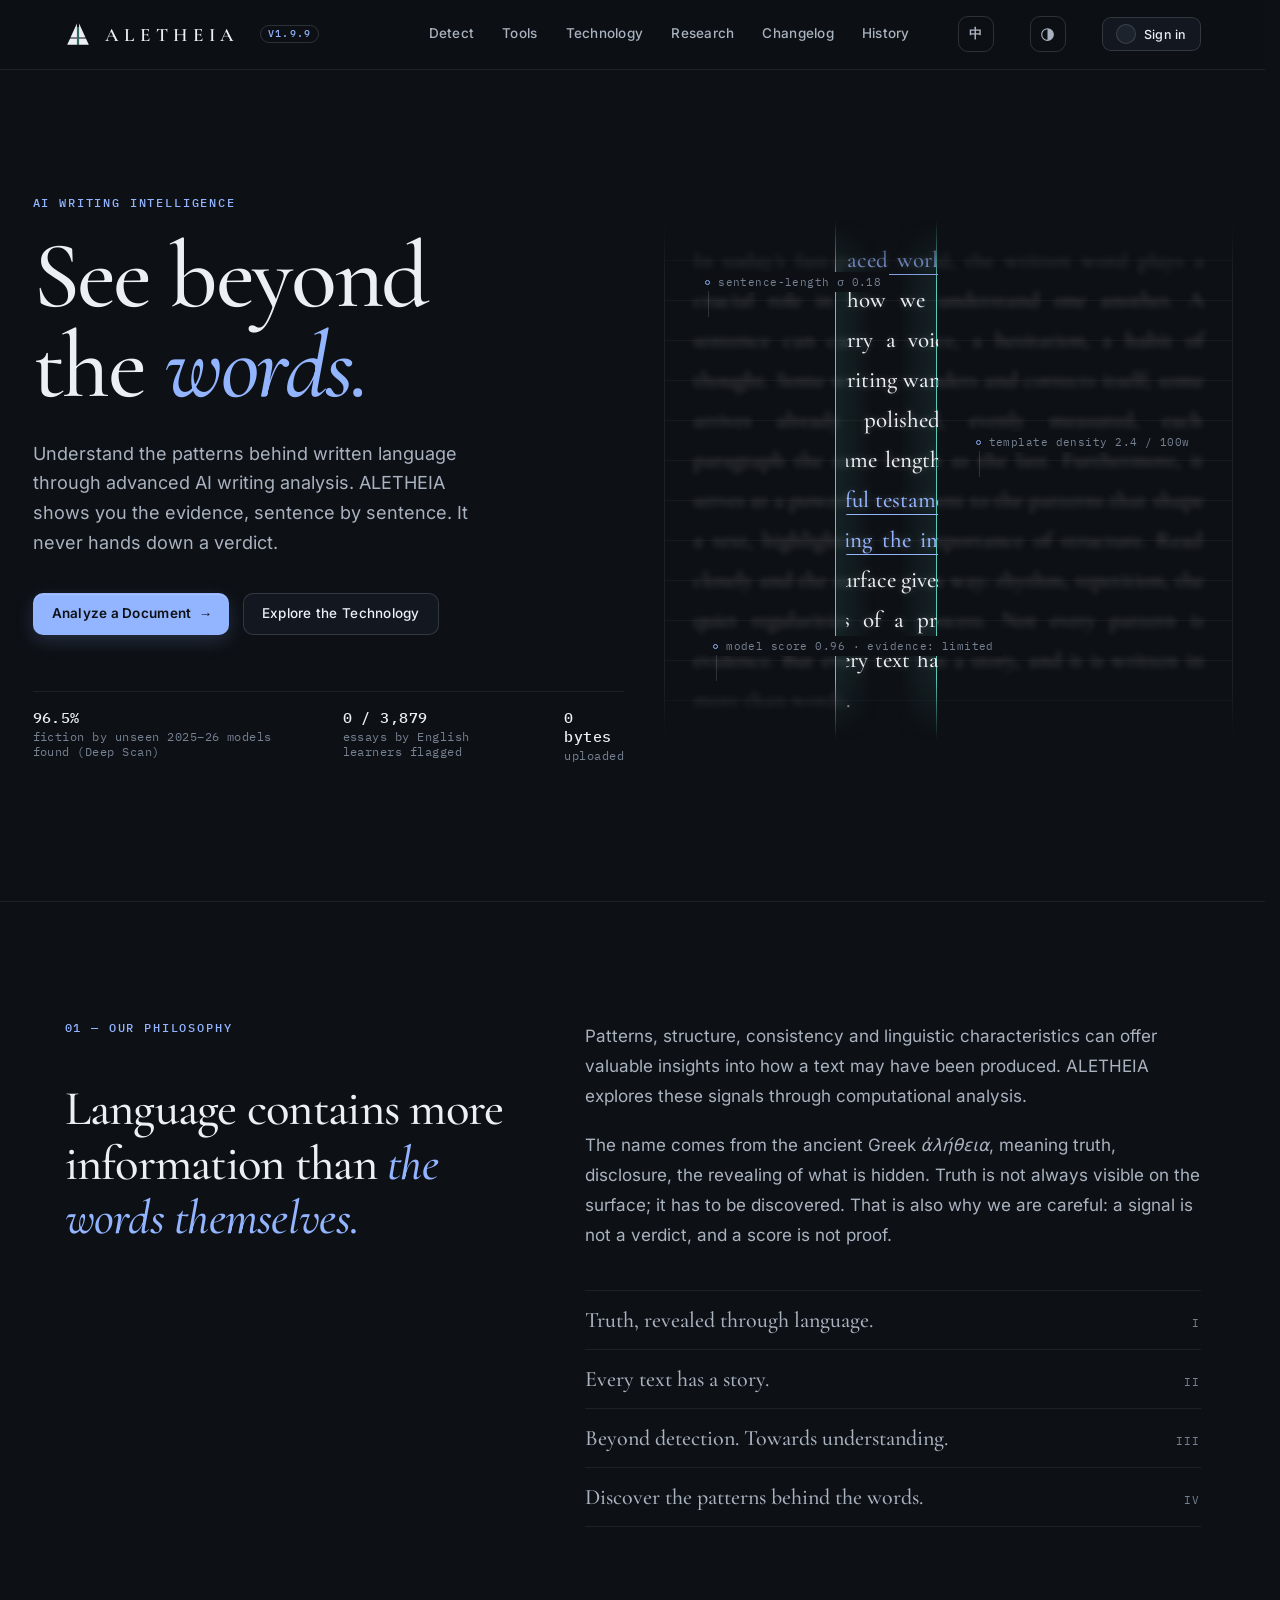
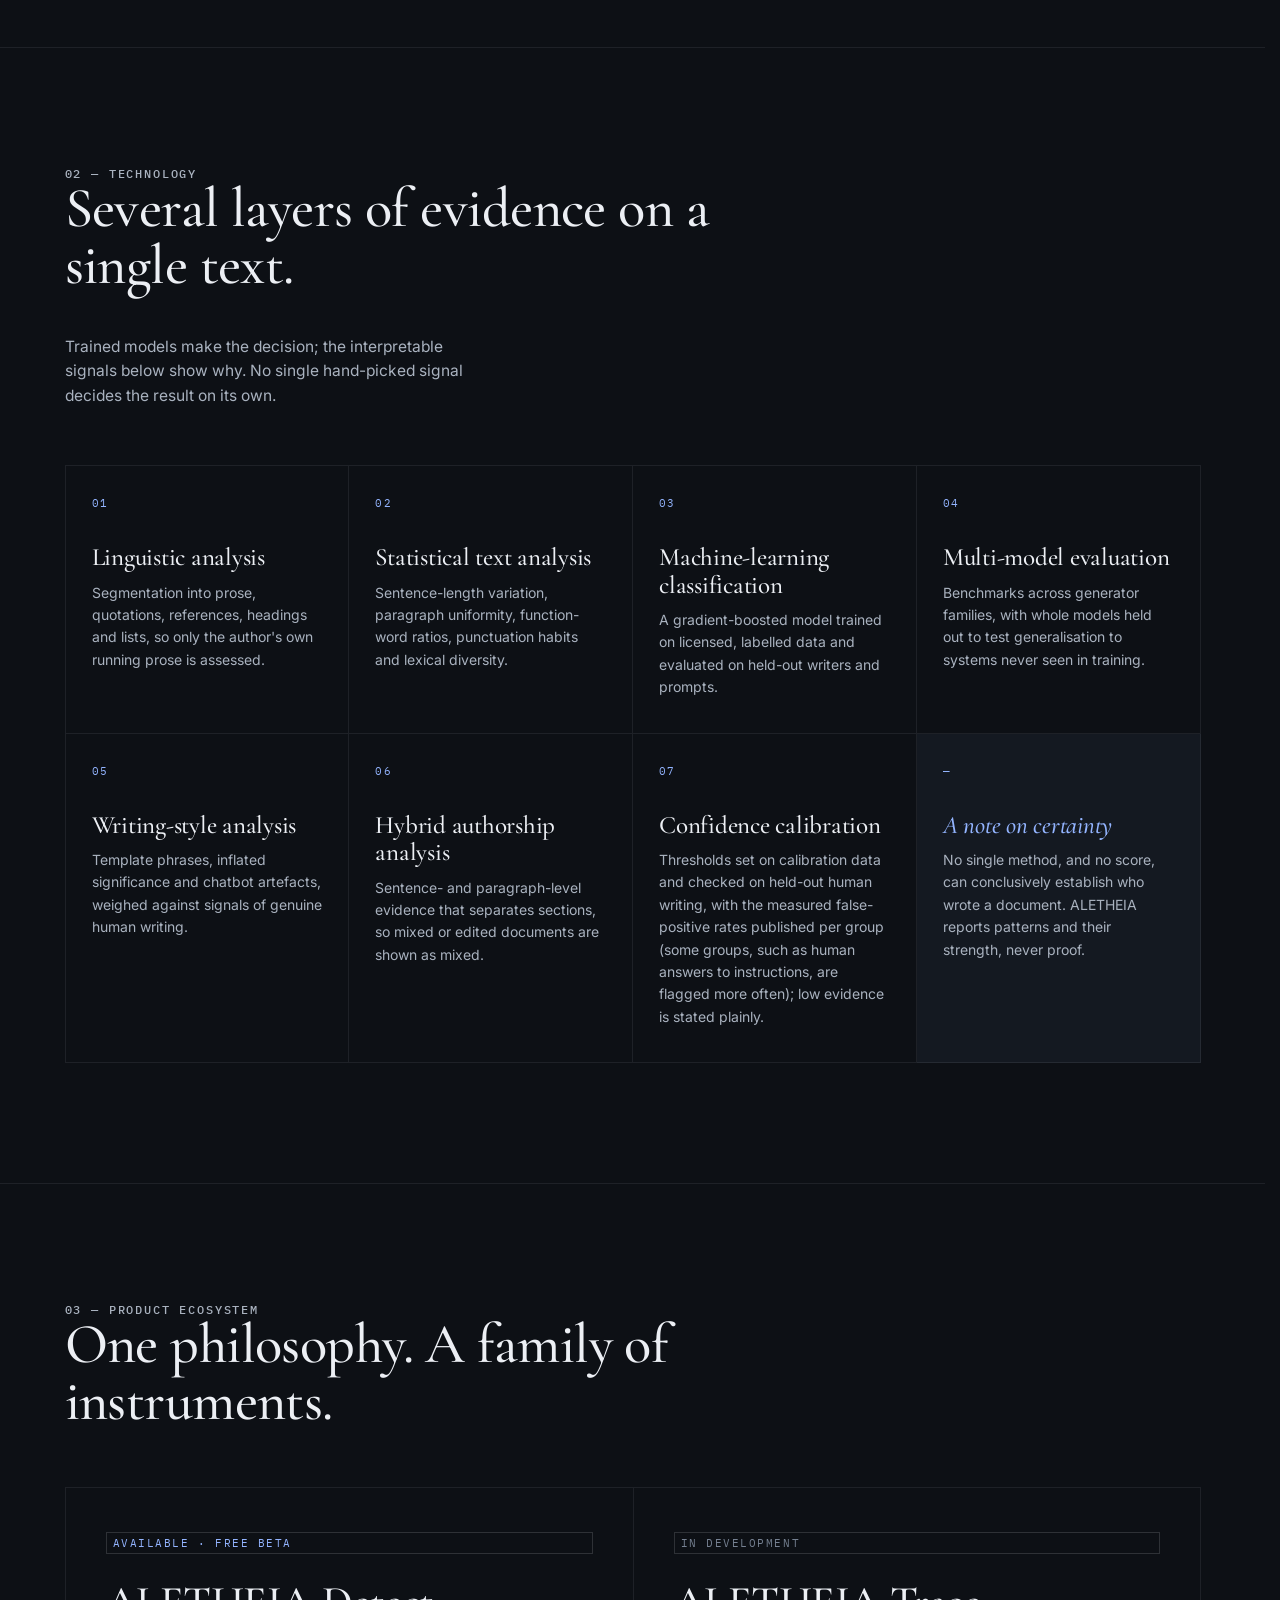
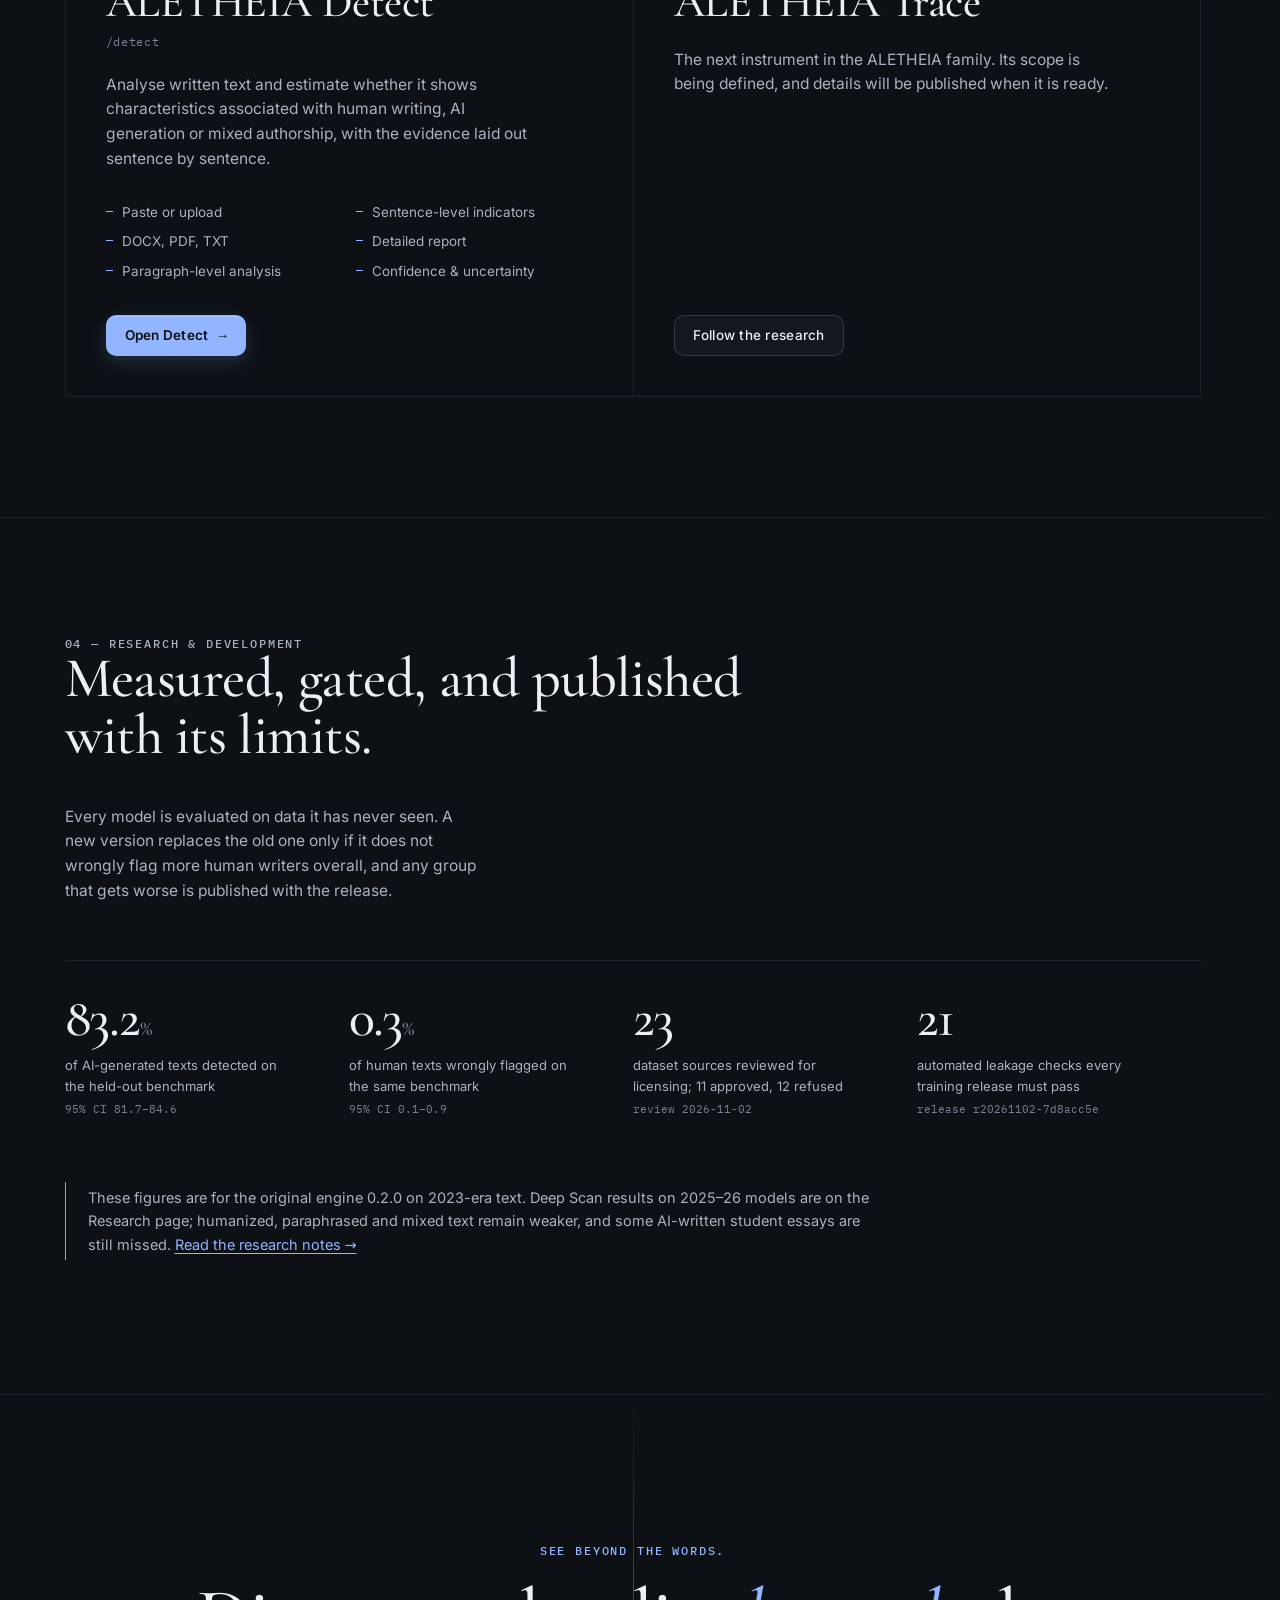
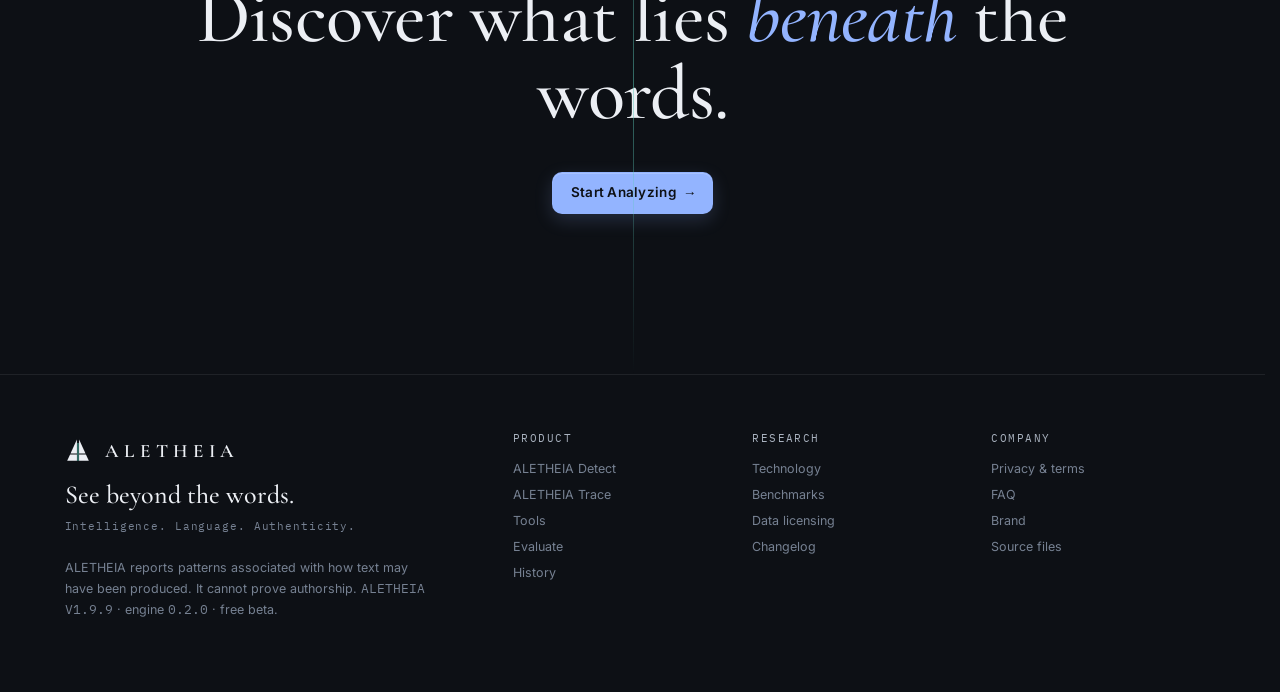
==== commit a747c417: "V1.9.9: Similarity check adds web search (Serper relay)" ====
--- a/index.html
+++ b/index.html
@@ -531,7 +531,7 @@
 <body>
 <header class="top">
   <div class="wrap">
-    <a class="brand" href="#home" aria-label="ALETHEIA home"><svg viewBox="0 0 48 48" aria-hidden="true"><path d="M22.0 4.5 L10.152 30.5 L22.0 30.5 Z" fill="currentColor"/><path d="M9.423 32.1 L4 44 L22.0 44 L22.0 32.1 Z" fill="currentColor"/><path d="M26.000 4.5 L37.848 30.5 L26.000 30.5 Z" fill="currentColor"/><path d="M38.577 32.1 L44.000 44 L26.000 44 L26.000 32.1 Z" fill="currentColor"/><rect x="23.1" y="11" width="1.8" height="33" style="fill:var(--beam)"/></svg><span>ALETHEIA</span><small class="vbadge">V1.9.8</small></a>
+    <a class="brand" href="#home" aria-label="ALETHEIA home"><svg viewBox="0 0 48 48" aria-hidden="true"><path d="M22.0 4.5 L10.152 30.5 L22.0 30.5 Z" fill="currentColor"/><path d="M9.423 32.1 L4 44 L22.0 44 L22.0 32.1 Z" fill="currentColor"/><path d="M26.000 4.5 L37.848 30.5 L26.000 30.5 Z" fill="currentColor"/><path d="M38.577 32.1 L44.000 44 L26.000 44 L26.000 32.1 Z" fill="currentColor"/><rect x="23.1" y="11" width="1.8" height="33" style="fill:var(--beam)"/></svg><span>ALETHEIA</span><small class="vbadge">V1.9.9</small></a>
     <nav class="links">
       <a href="#detect" data-p="detect">Detect</a><a href="#tools" data-p="tools">Tools</a><a href="#technology" data-p="technology">Technology</a><a href="#research" data-p="research">Research</a><a href="#changelog" data-p="changelog">Changelog</a><a href="#history" data-p="history">History</a>
     </nav>
@@ -700,8 +700,8 @@
 <!-- ================= DETECT ================= -->
 <main class="page" id="p-detect">
   <div class="wrap">
-    <div class="page-head"><p class="eyebrow">ALETHEIA Detect · V1.9.8 free beta</p><h1>Analyze a document.</h1>
-      <p>Paste text or upload a file. Analysis runs entirely in your browser, so your document never leaves your device (Similarity mode can send short phrases to Wikipedia and OpenAlex if you allow it). English prose only; at least 80 words (150 for an AI percentage), 300+ recommended.</p></div>
+    <div class="page-head"><p class="eyebrow">ALETHEIA Detect · V1.9.9 free beta</p><h1>Analyze a document.</h1>
+      <p>Paste text or upload a file. Analysis runs entirely in your browser, so your document never leaves your device (Similarity mode can send short phrases to web search, Wikipedia and OpenAlex if you allow it). English prose only; at least 80 words (150 for an AI percentage), 300+ recommended.</p></div>
     <div class="modelbar" id="modelBar"><span class="mb-l">Model</span>
       <div class="mb-seg" role="radiogroup" aria-label="Model version">
         <button class="on" data-model="current" role="radio" aria-checked="true">Current<small>V1.9.7 · short texts by sentence</small></button><button data-model="v196" role="radio" aria-checked="false">Previous<small>V1.9.6 · window rule</small></button><button data-model="seg07" role="radio" aria-checked="false">Older<small>seg-0.9 · V1.8.7 to V1.9.4</small></button>
@@ -1214,6 +1214,13 @@
   <div class="page-head"><p class="eyebrow">Changelog</p><h1>Every update since V1.0.</h1><p>Newest first. Each entry says what changed, why, and what it means for your results. Numbers come from test texts the model never saw, unless stated; small samples are marked.</p></div>
   <div class="content changelog">
   <h2>V1.9 (11–26 November 2026)</h2>
+  <div class="cl"><h3>V1.9.9 <span>26 Nov 2026 · Similarity check now includes web search</span></h3><ul>
+    <li><b>Web search.</b> Besides Wikipedia and OpenAlex, the Similarity check now searches the web for up to 20 of its phrases as exact quotes, through Serper (which returns Google results; the top 5 results per phrase). The text of the 10 web pages hit by the most phrases is read (up to 150,000 characters each, without menus and forms; PDFs are not read) and compared word for word. A phrase also counts when the search snippet really contains it. Web sources appear as numbered “Internet” sources in the report and the PDF.</li>
+    <li><b>How it stays safe.</b> The search key never reaches your browser: a small relay on Cloudflare holds it. The relay rejects requests from other websites' pages, limits how often one address can search, only reads pages its own search returned (checking every redirect), and keeps no user data. Only the short phrases leave your browser, never the whole document.</li>
+    <li><b>If web search is unavailable</b> (network problem or the search service's daily limit), the report says that web pages other than Wikipedia may be missing.</li>
+    <li><b>Limits.</b> Still not a Turnitin replacement: paywalled articles and other students' work in private databases are not searched, and only some phrases are searched, so a low score does not mean the text is original.</li>
+    <li><b>Detector unchanged.</b> The AI detector models and thresholds are the same as V1.9.7 and V1.9.8.</li>
+  </ul></div>
   <div class="cl"><h3>V1.9.8 <span>26 Nov 2026 · similarity check against web sources with a PDF report, much more detailed Writing Process</span></h3><ul>
     <li><b>Similarity check on the Detect page.</b> Choose “Similarity” next to Deep Scan and Supreme. ALETHEIA picks up to 40 phrases of 8 words from the text and searches Wikipedia for each (and OpenAlex's full-text index of scholarly works for up to 15 of them, to stay within its small free daily limit). It then compares the text word for word with the Wikipedia pages it finds (up to 12) and with the abstracts of the papers; a phrase found in a paper's full text counts as an 8-word match. Passages of 8 or more words that match are highlighted and numbered by source, and each word is credited to one source only, so the overall percentage never counts a word twice.</li>
     <li><b>A full similarity report.</b> Overall similarity, match groups (not cited or quoted, cited but not quoted, quoted but not cited, cited and quoted), top sources by type, a numbered source list with links, the whole text with coloured matches, and a downloadable PDF in the same layout. Filters recompute the result without searching again: exclude the bibliography, exclude quoted text, and the smallest match (8, 12 or 20 words).</li>
@@ -1389,6 +1396,13 @@
   <div class="page-head"><p class="eyebrow">更新日志</p><h1>V1.0 以来的每一次更新。</h1><p>最新的在最上面。每一条都写明改了什么、为什么改，以及对你的结果意味着什么。除非另有说明，数字都来自模型从未见过的测试文本；样本很小的会标出来。</p></div>
   <div class="content changelog">
   <h2>V1.9（2026 年 11 月 11–26 日）</h2>
+  <div class="cl"><h3>V1.9.9 <span>2026 年 11 月 26 日 · 相似度检查加入了网络搜索</span></h3><ul>
+    <li><b>网络搜索。</b>除了 Wikipedia 和 OpenAlex，相似度检查现在还会通过 Serper（返回 Google 搜索结果，每个短语取前 5 条）在网上对最多 20 个短语做加引号的精确搜索。被最多短语命中的 10 个网页会读取正文（每页最多 15 万个字符，去掉菜单和表单；不读 PDF）并逐词比对。搜索摘要里真的包含这个短语时，也算匹配。网络来源在报告和 PDF 里显示为带编号的“互联网”来源。</li>
+    <li><b>怎么保证安全。</b>搜索服务的 API 密钥不会出现在你的浏览器里，它放在 Cloudflare 上的一个小型中转服务里。中转会拒绝其他网站页面发来的请求，限制同一个地址的搜索频率，只读取它自己搜到的网页（每次跳转都会重新检查），不保存任何用户数据。离开浏览器的只有这些短语，绝不是整篇文档。</li>
+    <li><b>网络搜索不可用时</b>（网络问题或搜索服务的每日限额），报告会说明 Wikipedia 以外的网页可能会漏掉。</li>
+    <li><b>局限。</b>它仍然不能代替 Turnitin：付费文章和私有数据库里其他学生的作业搜不到，而且只搜索部分短语，所以分数低不代表文字是原创的。</li>
+    <li><b>检测器没有变化。</b>AI 检测模型和阈值与 V1.9.7、V1.9.8 相同。</li>
+  </ul></div>
   <div class="cl"><h3>V1.9.8 <span>2026 年 11 月 26 日 · 和网络来源比对的相似度检查（带 PDF 报告），写作过程显示更详细</span></h3><ul>
     <li><b>检测页上的相似度检查。</b>在深度扫描和至尊旁边选择“相似度”。ALETHEIA 从文本里挑出最多 40 个短语（每个 8 个词），逐个在 Wikipedia 里搜索（其中最多 15 个也在 OpenAlex 的学术全文索引里搜索，以免超出它很小的每日免费额度）。然后把文本和找到的 Wikipedia 页面（最多 12 个）以及论文摘要逐词比对；在论文全文里找到的短语算作 8 个词的匹配。至少 8 个词相同的片段会被标出颜色、按来源编号；每个词只算给一个来源，所以总百分比不会重复计算同一个词。</li>
     <li><b>完整的相似度报告。</b>包括总相似度、匹配分组（没有引用也没加引号、有引用但没加引号、加了引号但没引用、有引用也加了引号）、按类型的主要来源、带链接的编号来源列表、标出匹配的全文，以及同样排版、可下载的 PDF。筛选项不用重新搜索就能重新计算：排除参考文献、排除引号内文字、最短匹配（8、12 或 20 词）。</li>
@@ -1575,7 +1589,7 @@
       <li><b>No analytics.</b> Fonts and libraries are served from this site. Settings, scan summaries and beta accounts use this browser's local storage. The page loads Google's AdSense script, which is a third-party request and may set cookies. We have applied to show Google ads and none are displayed yet. If ads are approved, they will appear only on information pages, never on Detect or your results. The text you analyse stays in your browser and is never sent to Google.</li>
       <li><b>Feedback and donations (optional, from V1.7).</b> "Report a wrong result" prepares an email with the result numbers and your answer only, never your text. "Donate this article" saves a file on your device that you attach to an email yourself (or, if attaching is not possible, you may paste the copied donation text into the email body); it is offered only to people aged 18 or older who wrote the text or have permission from every author. Both are sent by you, from your own email app, to feedback@aletheiadetect.com, so we also see the sending address, which we use only to reply. Donated texts are kept for up to 3 years, used only to test and train the detector, never published or sold, and deleted on request (quote the donation ID). Feedback is used to find problems and is never used directly as training labels.</li>
       <li><b>Annotated Word files.</b> The highlighted copy of an uploaded .docx is built in your browser; the file never leaves your device.</li>
-      <li><b>Similarity mode (Detect page).</b> When “Search Wikipedia and OpenAlex” is ticked, up to 40 short phrases of 8 words taken from your text (at most 320 words, never the whole document) are sent to wikipedia.org and api.openalex.org to look for matching pages and papers. With the box unticked, nothing is sent. Like any website, these services also receive your IP address.</li>
+      <li><b>Similarity mode (Detect page).</b> When the online search box is ticked, up to 40 short phrases of 8 words taken from your text (at most 320 words, never the whole document) are sent to wikipedia.org and api.openalex.org, and up to 20 of them to ALETHEIA's search relay on Cloudflare (aletheia-search…workers.dev), which passes them to the web search service Serper (serper.dev, which returns Google results). The relay then fetches the text of up to 10 matching public web pages so your browser can compare them word for word. The relay keeps no user data and does not log the phrases; search answers and public pages may stay in Cloudflare's cache for a few days so repeated checks cost nothing. Serper sees the phrases but not your IP address. With the box unticked, nothing is sent. Like any website, these services also receive your IP address.</li>
       <li><b>Tools.</b> Similarity Check and Writing Process run entirely in your browser. Reference Check is the exception among the tools: when you press its check button, the reference entries only (not your document) are sent to Crossref (api.crossref.org) and OpenAlex (api.openalex.org) to look them up, plus an optional email you may enter (sent to Crossref only). Like any website, these services also receive your IP address.</li>
       <li><b>Hosting.</b> The site is hosted on GitHub Pages. Like any web host, GitHub receives standard request logs (such as IP address and browser) when a page is loaded; it never receives the text you analyse.</li>
       <li>Future server-side features will use encrypted transport, automatic deletion with configurable retention, and audit logs that never store document contents. They will be designed around the Australian Privacy Principles.</li>
@@ -1584,7 +1598,7 @@
     <p>An ALETHEIA result is not evidence of misconduct and must not be the sole basis for any academic or employment decision.</p>
     <h2>Terms of use (free beta)</h2>
     <ul>
-      <li>ALETHEIA V1.9.8 is a free research beta, provided as is, without warranty of any kind. Results can be wrong in both directions.</li>
+      <li>ALETHEIA V1.9.9 is a free research beta, provided as is, without warranty of any kind. Results can be wrong in both directions.</li>
       <li>Use it to start a conversation, not to end one: look at drafts, notes and version history, and talk to the writer.</li>
       <li>Only analyse text you are allowed to share with yourself: your own writing, or writing you have a legitimate reason to review.</li>
       <li>The detection models were trained on research datasets whose upstream rights are still under review; a paid version will be retrained on cleared data.</li>
@@ -1608,7 +1622,7 @@
       <li><b>没有统计分析。</b>字体和程序库都由本站提供。设置、扫描摘要和测试版账号使用这个浏览器的本地存储。页面会加载 Google AdSense 脚本，这是第三方请求，可能会设置 cookie。我们已申请展示 Google 广告，目前尚未显示任何广告。如果通过审核，广告只会出现在介绍类页面，绝不会出现在检测页或你的结果中。你分析的文字只在浏览器里处理，不会发送给 Google。</li>
       <li><b>反馈和捐献（可选，自 V1.7 起）。</b>"报告错误结果"会准备一封只含结果数字和你的回答的邮件，从不包含你的文本。"捐献这篇文章"会在你的设备上保存一个文件，由你自己附到邮件里（如果无法添加附件，也可以把复制的捐献内容粘贴到邮件正文）；只向年满 18 岁、本人写了这篇文本或得到每位作者许可的人提供。两者都由你从自己的邮件应用发送到 feedback@aletheiadetect.com，所以我们也会看到发件地址，只用于回复。捐献的文本最多保存 3 年，只用于测试和训练检测器，从不公开或出售，可应要求删除（请注明捐献 ID）。反馈用于发现问题，从不直接用作训练标签。</li>
       <li><b>带标注的 Word 文件。</b>上传的 .docx 的高亮副本在你的浏览器里生成；文件从不离开你的设备。</li>
-      <li><b>相似度模式（检测页）。</b>勾选“搜索 Wikipedia 和 OpenAlex”时，会从你的文本里取最多 40 个短语（每个 8 个词，合计最多 320 个词，绝不是整篇文档），发送到 wikipedia.org 和 api.openalex.org 查找相同的页面和论文。不勾选就什么都不会发送。和任何网站一样，这些服务也会收到你的 IP 地址。</li>
+      <li><b>相似度模式（检测页）。</b>勾选在线搜索时，会从你的文本里取最多 40 个短语（每个 8 个词，合计最多 320 个词，绝不是整篇文档），发送到 wikipedia.org 和 api.openalex.org；其中最多 20 个还会发送到 ALETHEIA 在 Cloudflare 上的搜索中转（aletheia-search…workers.dev），由它转给网络搜索服务 Serper（serper.dev，返回 Google 的结果）。中转随后读取最多 10 个匹配的公开网页的文字，让你的浏览器逐词比对。中转不保存任何用户数据，也不记录这些短语；为了让重复检查不额外消耗额度，搜索结果和公开网页可能会在 Cloudflare 的缓存里保留几天。Serper 能看到这些短语，但看不到你的 IP 地址。不勾选就什么都不会发送。和任何网站一样，这些服务也会收到你的 IP 地址。</li>
       <li><b>工具。</b>相似度检查和写作过程完全在你的浏览器里运行。参考文献核查是工具里的例外：当你点击核查按钮时，只有参考文献条目（不是你的文档）会被发送到 Crossref（api.crossref.org）和 OpenAlex（api.openalex.org）进行查找；如果你填写了邮箱，邮箱只发送给 Crossref。和任何网站一样，这些服务也会收到你的 IP 地址。</li>
       <li><b>托管。</b>本站托管在 GitHub Pages 上。和任何网站托管一样，页面加载时 GitHub 会收到标准请求日志（例如 IP 地址和浏览器）；它从不会收到你分析的文本。</li>
       <li>未来的服务器端功能将使用加密传输、可设置保留期的自动删除，以及从不保存文档内容的审计日志，并按照澳大利亚隐私原则（Australian Privacy Principles）设计。</li>
@@ -1617,7 +1631,7 @@
     <p>ALETHEIA 的结果不是不当行为的证据，不能作为任何学术或雇佣决定的唯一依据。</p>
     <h2>使用条款（免费测试版）</h2>
     <ul>
-      <li>ALETHEIA V1.9.8 是免费的研究测试版，按现状提供，不作任何担保。结果在两个方向上都可能出错。</li>
+      <li>ALETHEIA V1.9.9 是免费的研究测试版，按现状提供，不作任何担保。结果在两个方向上都可能出错。</li>
       <li>用它来开启一次对话，而不是结束对话：看看草稿、笔记和版本历史，并和作者谈谈。</li>
       <li>只分析你有权查看的文本：你自己写的，或你有正当理由审阅的文本。</li>
       <li>检测模型用研究数据集训练，这些数据集的上游版权仍在审查中；付费版将用已获许可的数据重新训练。</li>
@@ -1687,8 +1701,8 @@
 </div></footer>
 <div class="tip" id="tip"></div>
 <script>try{var t=localStorage.getItem("aletheia.theme");if(t)document.documentElement.dataset.theme=t;}catch(e){}</script>
-<script src="model.js?v=1.9.8"></script>
-<script src="engine.js?v=1.9.8"></script>
+<script src="model.js?v=1.9.9"></script>
+<script src="engine.js?v=1.9.9"></script>
 <script>
 (function(){
 "use strict";
@@ -1766,7 +1780,7 @@
 }
 $$(".tabs [data-tab]").forEach(b => b.addEventListener("click", () => setTab(b.dataset.tab)));
 let currentFile = null, currentMeta = {};
-const BUILD = "1.9.8"; // appended to script URLs so browsers fetch new models after an update
+const BUILD = "1.9.9"; // appended to script URLs so browsers fetch new models after an update
 { const va = document.getElementById("verApp"); if (va) va.textContent = "ALETHEIA V" + BUILD; }
 function setFile(name){ currentFile = name; if (!name) currentMeta = {}; $("#filechip").style.display = name ? "flex" : "none"; $("#filename").textContent = name ? "📄 " + name + " · text extracted, review or edit below" : ""; }
 $("#clearFile").addEventListener("click", () => { setFile(null); input.value=""; updateCount(); });
@@ -1946,8 +1960,8 @@
   $$(".modes [data-mode]").forEach(x => { x.classList.toggle("on", x === b); x.setAttribute("aria-checked", x === b); });
   go.textContent = MODE_LABEL[mode];
   $("#simOpts").hidden = mode !== "similarity"; document.querySelector(".ctrlrow").style.display = mode === "similarity" ? "none" : ""; $("#modelBar").style.display = mode === "similarity" ? "none" : "";
-  if (mode === "similarity") { simLibInfo(); simShareInfo(); } else if (!$("#simPanel").hidden) { $("#simPanel").hidden = true; $("#results").style.display = "none"; }
-  $("#modeNote").textContent = mode === "similarity" ? "Similarity: looks for passages of 8+ words that also appear on Wikipedia, in OpenAlex's full-text index of scholarly works, or in documents saved on this device, then builds a similarity report you can download as a PDF. Usually 30–60 seconds."
+  if (mode === "similarity") { simWebLabel(); simLibInfo(); simShareInfo(); } else if (!$("#simPanel").hidden) { $("#simPanel").hidden = true; $("#results").style.display = "none"; }
+  $("#modeNote").textContent = mode === "similarity" ? "Similarity: looks for passages of 8+ words that also appear on the web, on Wikipedia, in OpenAlex's full-text index of scholarly works, or in documents saved on this device, then builds a similarity report you can download as a PDF. Usually 30–60 seconds."
     : mode === "deep" ? "Deep Scan: two trained models, window re-scoring and bootstrap re-analysis, about 10–40 seconds."
     : "Everything in Deep, plus 2,000 bootstrap re-analyses, three window sizes and paragraph influence analysis, then a full PDF report. Takes as long as the analysis needs: usually under a minute, longer on phones and long documents.";
 }));
@@ -2043,6 +2057,9 @@
 $("#deepCancel").addEventListener("click", () => deepAbort && deepAbort.abort());
 try { if (localStorage.getItem("aletheia.mode") === "similarity") { localStorage.removeItem("aletheia.mode"); setTimeout(() => { const b = document.querySelector('.modes [data-mode="similarity"]'); if (b) b.click(); }, 0); } } catch (e) {}
 // ===== V1.9.8 Similarity check (simweb.js): Wikipedia + OpenAlex full text + documents saved on this device =====
+// General web search relay (Cloudflare Worker, see /worker in the source). Empty = off.
+window.ALETHEIA_WEB_SEARCH = window.ALETHEIA_WEB_SEARCH || "https://aletheia-search.chubbysheepsohandsome.workers.dev";
+function simWebLabel(){ if (window.ALETHEIA_WEB_SEARCH) { const b = document.querySelector("#simOnline + span b"); if (b) b.innerHTML = bz("Search the web, Wikipedia and OpenAlex", "搜索网页、Wikipedia 和 OpenAlex"); const sm = document.querySelector("#simOnline + span small"); if (sm) sm.innerHTML = bz("Sends up to 40 phrases of 8 words (at most 320 words), never the whole document, to wikipedia.org and api.openalex.org, and up to 20 of them to ALETHEIA's search relay on Cloudflare, which passes them to the web search service Serper (Google results). Wikipedia, OpenAlex and the relay see your IP address like any website; Serper does not.", "最多发送 40 个短语（每个 8 个词，合计最多 320 个词）到 wikipedia.org 和 api.openalex.org，其中最多 20 个发送到 ALETHEIA 在 Cloudflare 上的搜索中转，再由它转给网络搜索服务 Serper（返回 Google 搜索结果）。绝不会发送整篇文档。和任何网站一样，Wikipedia、OpenAlex 和中转会看到你的 IP 地址；Serper 看不到。"); } }
 let lastSim = null, simFilters = { excludeBibliography: true, excludeQuotes: false, minWords: 8 }, simPdfBlob = null;
 async function simLibInfo(){
   try { if (!window.AletheiaSim) await loadScript("simweb.js?v=" + BUILD); const L = await window.AletheiaSim.libList();
@@ -2099,7 +2116,7 @@
   const flg = R.flags.length ? R.flags.map(f => `<div class="srow flag"><span class="spct">${f.n.toLocaleString()}</span><span><b>${bz(F[f.key][0], F[f.key][1])}</b><small>${bz(F[f.key][2], F[f.key][3])}</small></span></div>`).join("")
     : `<p class="covnote">${bz("No hidden characters, mixed alphabets or hidden text were found.", "没有发现隐藏字符、混用字母或隐藏文字。")}</p>`;
   const col = (n) => `rgb(${A.PAL[(n - 1) % A.PAL.length].join(",")})`, ink = (n) => `rgb(${A.PAL_INK[(n - 1) % A.PAL_INK.length].join(",")})`;
-  const src = S.sources.length ? S.sources.map(x => `<li><span class="snum" style="background:${ink(x.n)}">${x.n}</span><span class="stxt"><small>${bz(T[x.type][0], T[x.type][1])}${x.type === "publication" ? bz(" · phrase found in the full text; only the abstract was compared", " · 在全文中找到这个短语；只比对了摘要") : x.phraseOnly ? bz(" · phrase found in full text", " · 在全文中找到这个短语") : ""}${x.savedAt ? " · " + esc(x.savedAt.slice(0, 10)) : ""}</small>${/^https?:\/\//i.test(x.url || "") ? `<a href="${esc(x.url)}" target="_blank" rel="noopener noreferrer">${esc(x.title)}</a>` : `<b>${esc(x.title)}</b>`}${x.year ? ` <span class="syr">(${esc(String(x.year))})</span>` : ""}</span><span class="spct">${P(x.pct)}</span></li>`).join("")
+  const src = S.sources.length ? S.sources.map(x => `<li><span class="snum" style="background:${ink(x.n)}">${x.n}</span><span class="stxt"><small>${bz(T[x.type][0], T[x.type][1])}${x.type === "publication" ? bz(" · phrase found in the full text; only the abstract was compared", " · 在全文中找到这个短语；只比对了摘要") : x.phraseOnly && /^web:/.test(x.id || "") ? bz(" · phrase found in the search snippet; the page could not be read", " · 在搜索摘要里找到这个短语；网页没能读取") : x.phraseOnly ? bz(" · phrase found in full text", " · 在全文中找到这个短语") : ""}${x.savedAt ? " · " + esc(x.savedAt.slice(0, 10)) : ""}</small>${/^https?:\/\//i.test(x.url || "") ? `<a href="${esc(x.url)}" target="_blank" rel="noopener noreferrer">${esc(x.title)}</a>` : `<b>${esc(x.title)}</b>`}${x.year ? ` <span class="syr">(${esc(String(x.year))})</span>` : ""}</span><span class="spct">${P(x.pct)}</span></li>`).join("")
     : `<li class="none">${bz(`No source shares a passage of ${S.filters.minWords} or more words with this document.`, `没有任何来源和这篇文档有 ${S.filters.minWords} 个词以上的相同片段。`)}</li>`;
   // highlighted document
   const text = R.P.text; let html = "", pos = 0;
@@ -2113,13 +2130,14 @@
     <div class="simf"><label><input type="checkbox" id="sfBib" ${simFilters.excludeBibliography ? "checked" : ""}> ${bz("Exclude bibliography", "排除参考文献")}${S.bibliographyFound ? "" : bz(" (none found)", "（未找到）")}</label><label><input type="checkbox" id="sfQuote" ${simFilters.excludeQuotes ? "checked" : ""}> ${bz("Exclude quoted text", "排除引号内文字")}</label><label>${bz("Smallest match", "最短匹配")} <select id="sfMin">${[8, 12, 20].map(v => `<option value="${v}" ${simFilters.minWords === v ? "selected" : ""}>${v} ${window.AletheiaLang && window.AletheiaLang.get() === "zh" ? "词" : "words"}</option>`).join("")}</select></label></div></div></div>
     ${R.online ? "" : `<p class="simwarn">${bz("Only documents saved on this device were compared; Wikipedia and OpenAlex were not searched.", "只和这台设备上保存的文档比较了，没有搜索 Wikipedia 和 OpenAlex。")}</p>`}
     ${fails && !R.searchFailed ? `<p class="simwarn">${bz(`${fails} of ${tried} online searches failed (network or rate limit), so some matches may be missing.`, `${tried} 次在线搜索中有 ${fails} 次失败（网络或频率限制），所以可能漏掉一些匹配。`)}</p>` : ""}
+    ${R.failed && R.failed.web ? `<p class="simwarn">${bz("The web search did not answer (network problem or its daily limit), so web pages other than Wikipedia may be missing.", "网络搜索没有响应（网络问题或每日限额），所以 Wikipedia 以外的网页可能会漏掉。")}</p>` : ""}
     ${R.sameInLibrary ? `<p class="simwarn">${bz("An identical copy of this document is saved on this device; it was not counted as a match.", "这台设备上保存过一份完全相同的文档，它没有被算作匹配。")}</p>` : ""}
     <div class="simgrid"><div class="simbox"><h3>${bz("Match groups", "匹配分组")}</h3>${grp}</div><div class="simbox"><h3>${bz("Top sources by type", "各类来源占比")}</h3>${typ}</div><div class="simbox"><h3>${bz("Integrity flags", "完整性标记")}</h3>${flg}<p class="covnote">${bz("A flag is not necessarily a problem. It points to something worth a look.", "标记不一定说明有问题，只是提示值得看一看。")}</p></div></div>
     <h3 class="simh">${bz("Sources", "来源")}</h3><ol class="srcs">${src}</ol>
     <div class="simact"><button class="btn primary" id="simPdf">${bz("Download similarity report (PDF)", "下载相似度报告（PDF）")} <span class="arr">↓</span></button><button class="btn" id="simSave">${bz("Save this document on this device", "把这篇文档保存在本机")}</button></div>
     <p class="covnote" id="simSaveMsg">${bz("Saving keeps a copy only in this browser, so later checks can find overlap with it (like a class's earlier submissions). Nothing is uploaded. A later draft of the same piece will match its saved earlier draft; that is expected, not copying.", "保存只会在这个浏览器里留一份副本，之后的检查就能发现和它重复的内容（类似班里之前交过的作业）。不会上传任何内容。同一篇作业的新草稿会和保存过的旧草稿匹配，这是正常的，不是抄袭。")}</p>
     <h3 class="simh">${bz("Document with matches", "标出匹配的全文")}</h3><div class="simdoc">${html}</div>
-    <details class="covmore"><summary>${bz("What this check can and cannot do", "这个检查能做什么、不能做什么")}</summary><p>${bz("It searches open sources only: Wikipedia, OpenAlex's full-text index of scholarly works, documents saved on this device, and any sources you add. It does not search the whole web, paywalled articles, or other students' work in Turnitin's private database, so a low score does not mean the text is original. Only 40 phrases are searched on Wikipedia and 15 on OpenAlex, and only OpenAlex abstracts can be compared word for word, so copied passages between the phrases can be missed. Matches show shared wording, not misconduct: quotations, common phrases and shared task wording also match.", "它只搜索公开来源：Wikipedia、OpenAlex 的学术全文索引、这台设备上保存的文档，以及你添加的来源。它不搜索整个互联网、付费文章，也搜不到 Turnitin 私有数据库里其他学生的作业，所以分数低不代表文字是原创的。在线只在 Wikipedia 搜索 40 个短语、在 OpenAlex 搜索 15 个，而且 OpenAlex 只能逐词比对摘要，所以夹在这些短语之间的抄袭可能会漏掉。匹配只说明用词相同，不代表学术不端：引语、常见说法和相同的任务要求也会匹配。")}</p></details>`;
+    <details class="covmore"><summary>${bz("What this check can and cannot do", "这个检查能做什么、不能做什么")}</summary><p>${bz("It searches Wikipedia, OpenAlex's full-text index of scholarly works, the web (up to 20 phrases through Serper, which returns Google results), documents saved on this device, and any sources you add. It does not search paywalled articles, or other students' work in Turnitin's private database, so a low score does not mean the text is original. Only 40 phrases are searched on Wikipedia, 20 on the web and 15 on OpenAlex, and for OpenAlex only abstracts can be compared word for word, so copied passages between the phrases can be missed. Matches show shared wording, not misconduct: quotations, common phrases and shared task wording also match.", "它搜索 Wikipedia、OpenAlex 的学术全文索引、网页（最多 20 个短语，通过返回 Google 结果的 Serper）、这台设备上保存的文档，以及你添加的来源。它不搜索付费文章，也搜不到 Turnitin 私有数据库里其他学生的作业，所以分数低不代表文字是原创的。在线只在 Wikipedia 搜索 40 个短语、在网上搜索 20 个、在 OpenAlex 搜索 15 个，而且 OpenAlex 的论文只能逐词比对摘要，所以夹在这些短语之间的抄袭可能会漏掉。匹配只说明用词相同，不代表学术不端：引语、常见说法和相同的任务要求也会匹配。")}</p></details>`;
   const re = () => { simFilters = { excludeBibliography: $("#sfBib").checked, excludeQuotes: $("#sfQuote").checked, minWords: +$("#sfMin").value }; simPdfBlob = null; renderSim(); };
   ["#sfBib", "#sfQuote", "#sfMin"].forEach(k => $(k).addEventListener("change", re));
   $("#simPdf").addEventListener("click", async () => {
@@ -2641,13 +2659,13 @@
 (function(){
 var ZH = {
 "Similarity":"相似度",
-"web + publications + PDF":"网络 + 出版物 + PDF",
+"web + publications + PDF":"网页 + 出版物 + PDF",
 "Run Similarity Check":"开始相似度检查",
 "Search Wikipedia and OpenAlex":"搜索 Wikipedia 和 OpenAlex",
 "Sends up to 40 phrases of 8 words (at most 320 words), never the whole document, to wikipedia.org and api.openalex.org. Like any website, they also see your IP address.":"最多发送 40 个短语（每个 8 个词，合计最多 320 个词）到 wikipedia.org 和 api.openalex.org，绝不会发送整篇文档。和任何网站一样，它们也会看到你的 IP 地址。",
 "Compare with documents saved on this device":"和本机保存的文档比较",
 "Documents you saved here before. They never leave this browser.":"你之前在这里保存的文档。它们不会离开这个浏览器。",
-"Similarity: looks for passages of 8+ words that also appear on Wikipedia, in OpenAlex's full-text index of scholarly works, or in documents saved on this device, then builds a similarity report you can download as a PDF. Usually 30–60 seconds.":"相似度：查找和 Wikipedia、OpenAlex 学术全文索引或本机保存的文档相同、至少 8 个词的片段，然后生成一份可以下载为 PDF 的相似度报告。通常需要 30 到 60 秒。",
+"Similarity: looks for passages of 8+ words that also appear on the web, on Wikipedia, in OpenAlex's full-text index of scholarly works, or in documents saved on this device, then builds a similarity report you can download as a PDF. Usually 30–60 seconds.":"相似度：查找和网页、Wikipedia、OpenAlex 学术全文索引或本机保存的文档相同、至少 8 个词的片段，然后生成一份可以下载为 PDF 的相似度报告。通常需要 30 到 60 秒。",
 "Loading the similarity checker…":"正在加载相似度检查…",
 "Searching Wikipedia and OpenAlex":"正在搜索 Wikipedia 和 OpenAlex",
 "Reading matched pages":"正在读取匹配到的页面",
@@ -2671,7 +2689,7 @@
 "Analyze a Document":"分析文档","Explore the Technology":"了解技术","Start Analyzing":"开始分析","Read the research notes →":"阅读研究说明 →",
 "See beyond the words.":"看见文字背后。","Open Detect":"打开检测","Follow the research":"关注研究",
 "Analyze a document.":"分析一篇文档。",
-"Paste text or upload a file. Analysis runs entirely in your browser, so your document never leaves your device (Similarity mode can send short phrases to Wikipedia and OpenAlex if you allow it). English prose only; at least 80 words (150 for an AI percentage), 300+ recommended.":"粘贴文字或上传文件。分析完全在你的浏览器里运行，文档不会离开你的设备（如果你允许，“相似度”模式会把一些短语发送到 Wikipedia 和 OpenAlex）。仅支持英文正文；至少 80 词（AI 百分比需要 150 词），建议 300 词以上。",
+"Paste text or upload a file. Analysis runs entirely in your browser, so your document never leaves your device (Similarity mode can send short phrases to web search, Wikipedia and OpenAlex if you allow it). English prose only; at least 80 words (150 for an AI percentage), 300+ recommended.":"粘贴文字或上传文件。分析完全在你的浏览器里运行，文档不会离开你的设备（如果你允许，“相似度”模式会把一些短语发送到网络搜索、Wikipedia 和 OpenAlex）。仅支持英文正文；至少 80 词（AI 百分比需要 150 词），建议 300 词以上。",
 "Paste text":"粘贴文字","Upload file":"上传文件","Load a demo sample…":"载入示例…","Demo: assistant-style essay":"示例：助手风格的文章","Demo: casual personal writing":"示例：随意的个人写作","Demo: plain lab report":"示例：普通实验报告","Demo: mixed document":"示例：混合文档",
 "Drop a document here":"把文档拖到这里","or click to choose · .docx, .pdf or .txt · up to 10 MB · text is extracted on your device and shown for review":"或点击选择 · .docx、.pdf 或 .txt · 最大 10 MB · 文字在你的设备上提取并显示供检查",
 "Deep Scan":"深度扫描","thorough · about 10–40 s":"更彻底 · 约 10–40 秒","Supreme":"至尊","everything + PDF report":"全部分析 + PDF 报告",
